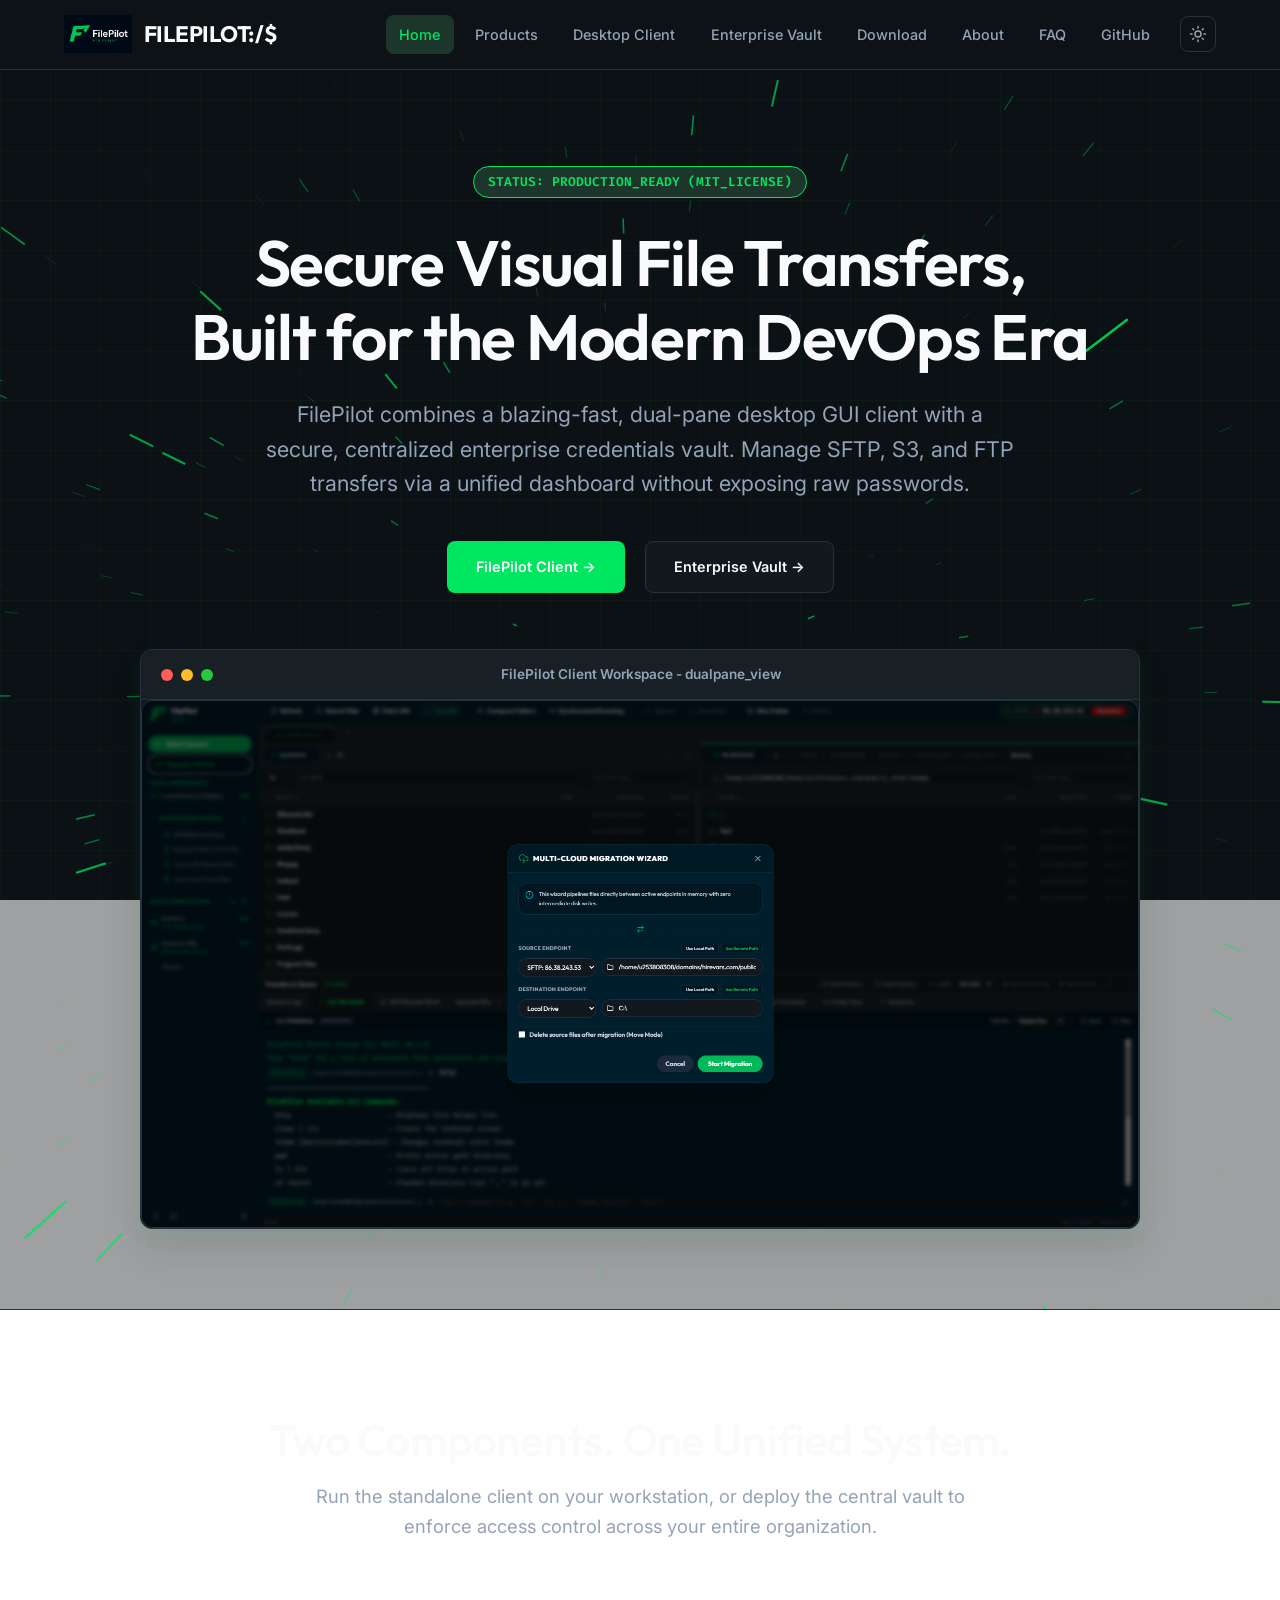
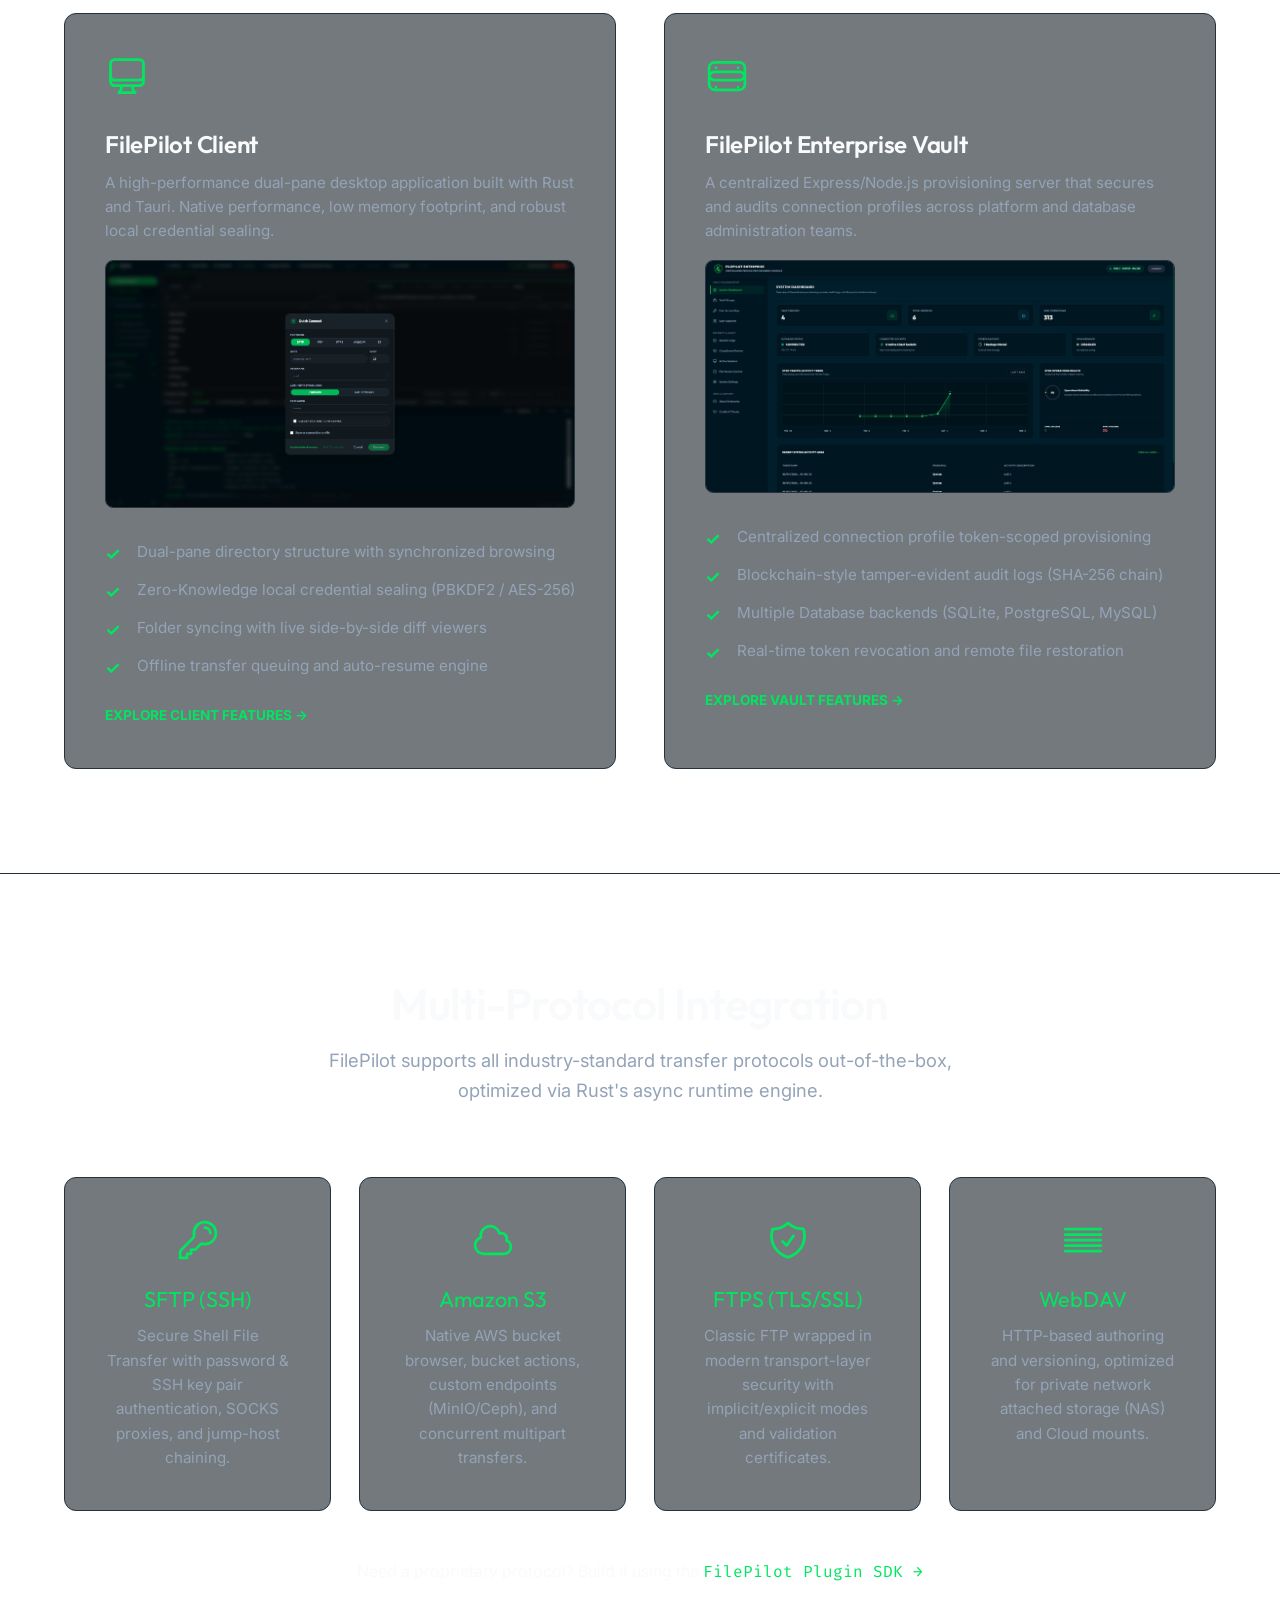
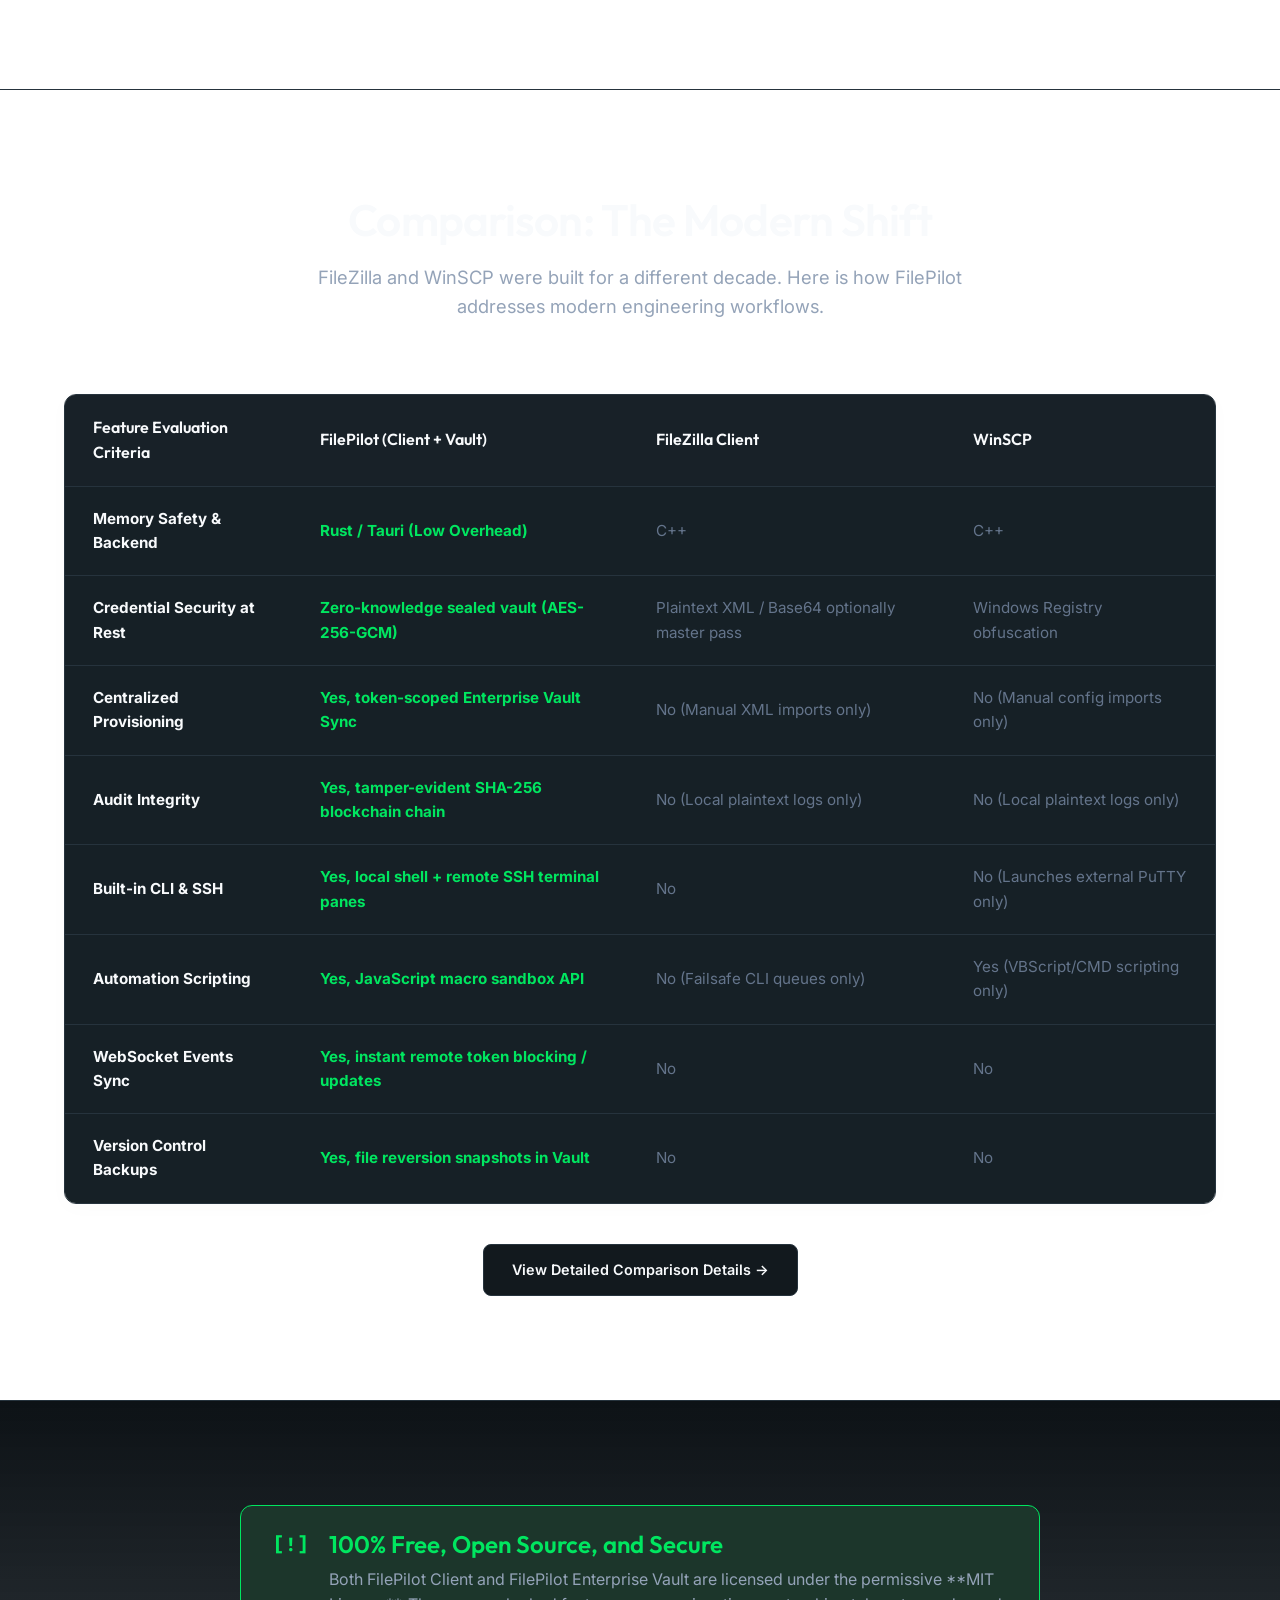
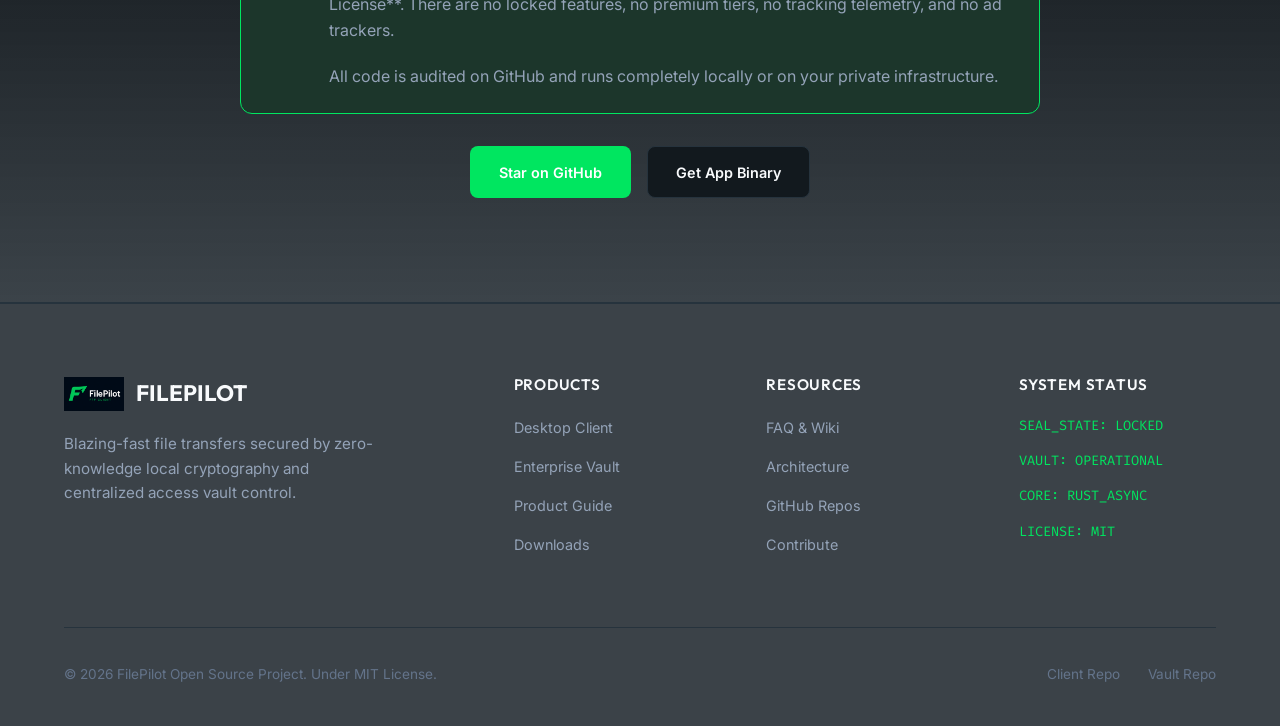
==== index.html @ 5028e106 "Initial commit" ====
<!DOCTYPE html>
<html lang="en" data-theme="dark">
<head>
  <meta charset="UTF-8">
  <meta name="viewport" content="width=device-width, initial-scale=1.0">
  <title>FilePilot - High-Speed Secure File Transfer Engine & Corporate Vault</title>
  <meta name="description" content="FilePilot is a modern, high-speed, secure desktop file transfer client built with Tauri and Rust, paired with a centralized enterprise credential vault server built with Node.js. 100% free and open-source.">
  <link rel="stylesheet" href="css/style.css">
</head>
<body>
  <!-- Header -->
  <header>
    <div class="container nav-container">
      <a href="index.html" class="logo-link">
        <img src="logo/client.png" alt="FilePilot Logo">
        <span>FILEPILOT<span class="logo-prompt">:/$</span></span>
      </a>
      <button class="menu-toggle">[ MENU ]</button>
      <nav>
        <a href="index.html" class="nav-link">Home</a>
        <a href="products.html" class="nav-link">Products</a>
        <a href="client.html" class="nav-link">Desktop Client</a>
        <a href="enterprise.html" class="nav-link">Enterprise Vault</a>
        <a href="download.html" class="nav-link">Download</a>
        <a href="about.html" class="nav-link">About</a>
        <a href="faq.html" class="nav-link">FAQ</a>
        <a href="github.html" class="nav-link">GitHub</a>
        <button class="theme-toggle" aria-label="Toggle Theme"></button>
      </nav>
    </div>
  </header>

  <!-- Hero Section -->
  <section class="reveal-on-scroll hero">
    <div class="container">
      <span class="hero-tag">STATUS: PRODUCTION_READY (MIT_LICENSE)</span>
      <h1>Secure Visual File Transfers,<br>Built for the Modern DevOps Era</h1>
      <p class="hero-subtitle">
        FilePilot combines a blazing-fast, dual-pane desktop GUI client with a secure, centralized enterprise credentials vault. Manage SFTP, S3, and FTP transfers via a unified dashboard without exposing raw passwords.
      </p>
      <div class="hero-cta mb-3">
        <a href="client.html" class="btn btn-primary">FilePilot Client &rarr;</a>
        <a href="enterprise.html" class="btn btn-secondary">Enterprise Vault &rarr;</a>
      </div>
      
      <!-- Actual App Screenshot in Hero Window -->
      <div class="terminal-window" style="max-width: 1000px; cursor: pointer;">
        <div class="terminal-header">
          <div class="terminal-buttons">
            <span class="terminal-button red"></span>
            <span class="terminal-button yellow"></span>
            <span class="terminal-button green"></span>
          </div>
          <div class="terminal-title">FilePilot Client Workspace - dualpane_view</div>
          <div style="width: 50px;"></div>
        </div>
        <div class="screenshot-container" data-caption="FilePilot Desktop Client Workspace Dashboard">
          <img src="client/pasted-1783311139724-0.png" alt="FilePilot Desktop Client Graphical Interface" style="width: 100%; height: auto; display: block;">
          <div class="screenshot-overlay">
            <span class="zoom-icon">[ ZOOM VIEW ]</span>
          </div>
        </div>
      </div>
    </div>
  </section>

  <!-- Product Dual Showcase -->
  <section class="reveal-on-scroll bg-secondary">
    <div class="container">
      <div class="section-header">
        <h2>Two Components. One Unified System.</h2>
        <p>Run the standalone client on your workstation, or deploy the central vault to enforce access control across your entire organization.</p>
      </div>
      <div class="grid-2">
        <!-- Client Card -->
        <div class="card reveal-on-scroll">
          <div class="card-icon">
            <svg xmlns="http://www.w3.org/2000/svg" fill="none" viewBox="0 0 24 24" stroke-width="1.5" stroke="currentColor">
              <path stroke-linecap="round" stroke-linejoin="round" d="M9 17.25v1.007a3 3 0 01-.879 2.122L7.5 21h9l-.621-.621A3 3 0 0115 18.257V17.25m6-12V15a2.25 2.25 0 01-2.25 2.25H5.25A2.25 2.25 0 013 15V5.25m18 0A2.25 2.25 0 0018.75 3H5.25A2.25 2.25 0 003 5.25m18 0V12a2.25 2.25 0 01-2.25 2.25H5.25A2.25 2.25 0 013 12V5.25" />
            </svg>
          </div>
          <h3 class="card-title">FilePilot Client</h3>
          <p class="mb-2">A high-performance dual-pane desktop application built with Rust and Tauri. Native performance, low memory footprint, and robust local credential sealing.</p>
          
          <!-- Actual Screenshot Preview of Client -->
          <div class="screenshot-container mb-2" data-caption="FilePilot Desktop Client Split Pane View" style="border: 1px solid var(--border-color); border-radius: var(--radius-sm); overflow: hidden; margin-top: 1rem;">
            <img src="client/pasted-1783311121266-0.png" alt="FilePilot Split Pane Browser UI" style="width: 100%; height: auto;">
            <div class="screenshot-overlay">
              <span class="zoom-icon">[ ZOOM ]</span>
            </div>
          </div>
          
          <ul class="feature-list-check">
            <li>Dual-pane directory structure with synchronized browsing</li>
            <li>Zero-Knowledge local credential sealing (PBKDF2 / AES-256)</li>
            <li>Folder syncing with live side-by-side diff viewers</li>
            <li>Offline transfer queuing and auto-resume engine</li>
          </ul>
          <a href="client.html" style="font-family: var(--font-sans); font-size: 0.85rem; font-weight: bold; text-transform: uppercase;">Explore Client Features &rarr;</a>
        </div>

        <!-- Enterprise Card -->
        <div class="card reveal-on-scroll">
          <div class="card-icon">
            <svg xmlns="http://www.w3.org/2000/svg" fill="none" viewBox="0 0 24 24" stroke-width="1.5" stroke="currentColor">
              <path stroke-linecap="round" stroke-linejoin="round" d="M5.25 14.25h13.5m-13.5 0a3 3 0 01-3-3V7.5a3 3 0 013-3h13.5a3 3 0 013 3v3.75a3 3 0 01-3 3zm0 5.25h13.5m-13.5 0a3 3 0 01-3-3v-3.75a3 3 0 013-3h13.5a3 3 0 013 3v3.75a3 3 0 01-3 3zM6 7.5h.008v.008H6V7.5zm0 10.5h.008v.008H6V18.008zM18 7.5h.008v.008H18V7.5zm0 10.5h.008v.008H18V18.008z" />
            </svg>
          </div>
          <h3 class="card-title">FilePilot Enterprise Vault</h3>
          <p class="mb-2">A centralized Express/Node.js provisioning server that secures and audits connection profiles across platform and database administration teams.</p>
          
          <!-- Actual Screenshot Preview of Enterprise Server -->
          <div class="screenshot-container mb-2" data-caption="FilePilot Enterprise Vault Admin Console Dashboard" style="border: 1px solid var(--border-color); border-radius: var(--radius-sm); overflow: hidden; margin-top: 1rem;">
            <img src="enterprise/dashboard.jpg" alt="FilePilot Enterprise Vault Administration Console" style="width: 100%; height: auto;">
            <div class="screenshot-overlay">
              <span class="zoom-icon">[ ZOOM ]</span>
            </div>
          </div>
          
          <ul class="feature-list-check">
            <li>Centralized connection profile token-scoped provisioning</li>
            <li>Blockchain-style tamper-evident audit logs (SHA-256 chain)</li>
            <li>Multiple Database backends (SQLite, PostgreSQL, MySQL)</li>
            <li>Real-time token revocation and remote file restoration</li>
          </ul>
          <a href="enterprise.html" style="font-family: var(--font-sans); font-size: 0.85rem; font-weight: bold; text-transform: uppercase;">Explore Vault Features &rarr;</a>
        </div>
      </div>
    </div>
  </section>

  <!-- Protocol Showcase -->
  <section class="reveal-on-scroll">
    <div class="container">
      <div class="section-header">
        <h2>Multi-Protocol Integration</h2>
        <p>FilePilot supports all industry-standard transfer protocols out-of-the-box, optimized via Rust's async runtime engine.</p>
      </div>
      <div class="grid-4">
        <!-- SFTP -->
        <div class="card reveal-on-scroll text-center">
          <div class="card-icon" style="margin-bottom: 0.75rem;">
            <svg xmlns="http://www.w3.org/2000/svg" fill="none" viewBox="0 0 24 24" stroke-width="1.5" stroke="currentColor">
              <path stroke-linecap="round" stroke-linejoin="round" d="M15.75 5.25a3 3 0 013 3m3 0a6 6 0 01-7.029 5.912c-.563-.097-1.159.026-1.563.43L10.5 17.25H8.25v2.25H6v2.25H2.25v-2.818c0-.597.237-1.17.659-1.591l6.499-6.499c.404-.404.527-1 .43-1.563A6 6 0 1121.75 8.25z" />
            </svg>
          </div>
          <div style="font-size: 1.35rem; margin-bottom: 0.5rem; color: var(--accent); font-family: var(--font-title);">SFTP (SSH)</div>
          <p>Secure Shell File Transfer with password & SSH key pair authentication, SOCKS proxies, and jump-host chaining.</p>
        </div>

        <!-- S3 -->
        <div class="card reveal-on-scroll text-center">
          <div class="card-icon" style="margin-bottom: 0.75rem;">
            <svg xmlns="http://www.w3.org/2000/svg" fill="none" viewBox="0 0 24 24" stroke-width="1.5" stroke="currentColor">
              <path stroke-linecap="round" stroke-linejoin="round" d="M2.25 15a4.5 4.5 0 004.5 4.5H18a3.75 3.75 0 001.332-7.257 3 3 0 00-3.758-3.848 5.25 5.25 0 00-10.233 2.33A4.502 4.502 0 002.25 15z" />
            </svg>
          </div>
          <div style="font-size: 1.35rem; margin-bottom: 0.5rem; color: var(--accent); font-family: var(--font-title);">Amazon S3</div>
          <p>Native AWS bucket browser, bucket actions, custom endpoints (MinIO/Ceph), and concurrent multipart transfers.</p>
        </div>

        <!-- FTPS -->
        <div class="card reveal-on-scroll text-center">
          <div class="card-icon" style="margin-bottom: 0.75rem;">
            <svg xmlns="http://www.w3.org/2000/svg" fill="none" viewBox="0 0 24 24" stroke-width="1.5" stroke="currentColor">
              <path stroke-linecap="round" stroke-linejoin="round" d="M9 12.75L11.25 15 15 9.75m-3-7.036A11.959 11.959 0 013.598 6 11.99 11.99 0 003 9.749c0 5.592 3.824 10.29 9 11.623 5.176-1.332 9-6.03 9-11.622 0-1.31-.21-2.57-.598-3.751h-.152c-3.196 0-6.1-1.248-8.25-3.285z" />
            </svg>
          </div>
          <div style="font-size: 1.35rem; margin-bottom: 0.5rem; color: var(--accent); font-family: var(--font-title);">FTPS (TLS/SSL)</div>
          <p>Classic FTP wrapped in modern transport-layer security with implicit/explicit modes and validation certificates.</p>
        </div>

        <!-- WebDAV -->
        <div class="card reveal-on-scroll text-center">
          <div class="card-icon" style="margin-bottom: 0.75rem;">
            <svg xmlns="http://www.w3.org/2000/svg" fill="none" viewBox="0 0 24 24" stroke-width="1.5" stroke="currentColor">
              <path stroke-linecap="round" stroke-linejoin="round" d="M2.25 12h19.5M2.25 9h19.5m-19.5 6h19.5m-19.5 3h19.5M2.25 6h19.5" />
            </svg>
          </div>
          <div style="font-size: 1.35rem; margin-bottom: 0.5rem; color: var(--accent); font-family: var(--font-title);">WebDAV</div>
          <p>HTTP-based authoring and versioning, optimized for private network attached storage (NAS) and Cloud mounts.</p>
        </div>
      </div>
      <div class="text-center mt-3">
        <span class="text-muted">Need a proprietary protocol? Build it using the </span>
        <a href="client.html#plugins" class="text-accent text-mono">FilePilot Plugin SDK &rarr;</a>
      </div>
    </div>
  </section>

  <!-- Comparisons Section -->
  <section class="reveal-on-scroll bg-secondary">
    <div class="container">
      <div class="section-header">
        <h2>Comparison: The Modern Shift</h2>
        <p>FileZilla and WinSCP were built for a different decade. Here is how FilePilot addresses modern engineering workflows.</p>
      </div>
      <div class="table-container">
        <table>
          <thead>
            <tr>
              <th>Feature Evaluation Criteria</th>
              <th>FilePilot (Client + Vault)</th>
              <th>FileZilla Client</th>
              <th>WinSCP</th>
            </tr>
          </thead>
          <tbody>
            <tr>
              <td><strong>Memory Safety & Backend</strong></td>
              <td class="tick-ok">Rust / Tauri (Low Overhead)</td>
              <td class="tick-ko">C++</td>
              <td class="tick-ko">C++</td>
            </tr>
            <tr>
              <td><strong>Credential Security at Rest</strong></td>
              <td class="tick-ok">Zero-knowledge sealed vault (AES-256-GCM)</td>
              <td class="tick-ko">Plaintext XML / Base64 optionally master pass</td>
              <td class="tick-ko">Windows Registry obfuscation</td>
            </tr>
            <tr>
              <td><strong>Centralized Provisioning</strong></td>
              <td class="tick-ok">Yes, token-scoped Enterprise Vault Sync</td>
              <td class="tick-ko">No (Manual XML imports only)</td>
              <td class="tick-ko">No (Manual config imports only)</td>
            </tr>
            <tr>
              <td><strong>Audit Integrity</strong></td>
              <td class="tick-ok">Yes, tamper-evident SHA-256 blockchain chain</td>
              <td class="tick-ko">No (Local plaintext logs only)</td>
              <td class="tick-ko">No (Local plaintext logs only)</td>
            </tr>
            <tr>
              <td><strong>Built-in CLI & SSH</strong></td>
              <td class="tick-ok">Yes, local shell + remote SSH terminal panes</td>
              <td class="tick-ko">No</td>
              <td class="tick-ko">No (Launches external PuTTY only)</td>
            </tr>
            <tr>
              <td><strong>Automation Scripting</strong></td>
              <td class="tick-ok">Yes, JavaScript macro sandbox API</td>
              <td class="tick-ko">No (Failsafe CLI queues only)</td>
              <td class="tick-ko">Yes (VBScript/CMD scripting only)</td>
            </tr>
            <tr>
              <td><strong>WebSocket Events Sync</strong></td>
              <td class="tick-ok">Yes, instant remote token blocking / updates</td>
              <td class="tick-ko">No</td>
              <td class="tick-ko">No</td>
            </tr>
            <tr>
              <td><strong>Version Control Backups</strong></td>
              <td class="tick-ok">Yes, file reversion snapshots in Vault</td>
              <td class="tick-ko">No</td>
              <td class="tick-ko">No</td>
            </tr>
          </tbody>
        </table>
      </div>
      <div class="text-center">
        <a href="faq.html#comparisons" class="btn btn-secondary">View Detailed Comparison Details &rarr;</a>
      </div>
    </div>
  </section>

  <!-- Open Source MIT Callout -->
  <section style="background: linear-gradient(180deg, var(--bg-primary) 0%, var(--bg-secondary) 100%);">
    <div class="container text-center">
      <div class="alert-box important" style="max-width: 800px; margin: 0 auto; text-align: left;">
        <span class="alert-icon">[!]</span>
        <div class="alert-content">
          <h3 class="text-accent" style="margin-bottom: 0.5rem; font-family: var(--font-title);">100% Free, Open Source, and Secure</h3>
          <p>
            Both FilePilot Client and FilePilot Enterprise Vault are licensed under the permissive **MIT License**. There are no locked features, no premium tiers, no tracking telemetry, and no ad trackers.
          </p>
          <p class="mt-1">
            All code is audited on GitHub and runs completely locally or on your private infrastructure.
          </p>
        </div>
      </div>
      <div class="mt-2 flex-center gap-1">
        <a href="github.html" class="btn btn-primary">Star on GitHub</a>
        <a href="download.html" class="btn btn-secondary">Get App Binary</a>
      </div>
    </div>
  </section>

  <!-- Footer -->
  <footer>
    <div class="container">
      <div class="footer-grid">
        <div class="footer-brand">
          <div class="footer-logo">
            <img src="logo/client.png" alt="FilePilot Logo">
            <span>FILEPILOT</span>
          </div>
          <p>Blazing-fast file transfers secured by zero-knowledge local cryptography and centralized access vault control.</p>
        </div>
        <div>
          <h4 class="footer-links-title">Products</h4>
          <ul class="footer-links">
            <li><a href="client.html">Desktop Client</a></li>
            <li><a href="enterprise.html">Enterprise Vault</a></li>
            <li><a href="products.html">Product Guide</a></li>
            <li><a href="download.html">Downloads</a></li>
          </ul>
        </div>
        <div>
          <h4 class="footer-links-title">Resources</h4>
          <ul class="footer-links">
            <li><a href="faq.html">FAQ & Wiki</a></li>
            <li><a href="about.html">Architecture</a></li>
            <li><a href="github.html">GitHub Repos</a></li>
            <li><a href="github.html#contribute">Contribute</a></li>
          </ul>
        </div>
        <div>
          <h4 class="footer-links-title">System Status</h4>
          <ul class="footer-links text-mono" style="font-size: 0.85rem; color: var(--accent);">
            <li>SEAL_STATE: LOCKED</li>
            <li>VAULT: OPERATIONAL</li>
            <li>CORE: RUST_ASYNC</li>
            <li>LICENSE: MIT</li>
          </ul>
        </div>
      </div>
      <div class="footer-bottom">
        <div>&copy; 2026 FilePilot Open Source Project. Under MIT License.</div>
        <div class="footer-bottom-links">
          <a href="https://github.com/abhibagul/filepilot-ftp-client" target="_blank">Client Repo</a>
          <a href="https://github.com/abhibagul/filepilot-enterprise-vault" target="_blank">Vault Repo</a>
        </div>
      </div>
    </div>
  </footer>

  <script src="js/main.js"></script>
  
  <div id="premium-bg-mesh"></div>
  <div id="grain-overlay"></div>
  <script src="js/hyperspeed.js"></script>
</body>
</html>
---- css/style.css ----
@import url('https://fonts.googleapis.com/css2?family=Outfit:wght@300;400;500;600;700;800&family=Inter:wght@300;400;500;600;700&family=Fira+Code:wght@400;500;600;700&display=swap');

/* --- CSS Variables & Design System --- */
:root {
  /* Surface colors (Light Theme by default) */
  --bg-primary: #f9fbfb;
  --bg-secondary: rgba(240, 244, 245, 0.85);
  --bg-tertiary: #ffffff;
  --bg-card: #ffffff;
  --bg-selected: #e1f3ea;
  --bg-hover: #f4f6f6;
  
  --accent: #00b857; /* Leaf Green */
  --accent-hover: #00e660;
  --accent-dim: #e1f3ea;
  --accent-dark: #00684a;
  
  --text-primary: #1c2d38; /* Deep Charcoal Dark Slate */
  --text-secondary: #5c6c75;
  --text-muted: #889aa3;
  
  --bg-glass: rgba(255, 255, 255, 0.6);
  
  --border-color: #d8e2e0;
  --border-hover: #b2c2bf;
  --border-glow: 0 4px 20px rgba(0, 184, 87, 0.05);
  
  --font-mono: 'Fira Code', 'JetBrains Mono', monospace;
  --font-title: 'Outfit', -apple-system, sans-serif;
  --font-sans: 'Inter', -apple-system, sans-serif;
  
  --header-height: 70px;
  --transition-speed: 0.2s;
  
  --radius-sm: 8px;
  --radius-md: 12px;
  --radius-lg: 16px;
}

[data-theme="dark"] {
  /* Surface colors (Dark Theme) */
  --bg-primary: #0d1216;
  --bg-secondary: rgba(25, 34, 41, 0.85);
  --bg-tertiary: #12191e;
  --bg-card: #162026;
  --bg-selected: #1c362b;
  --bg-hover: #222f38;
  
  --accent: #00e660; /* Vibrant Green */
  --accent-hover: #33ff85;
  --accent-dim: #1c362b;
  --accent-dark: #00684a;
  
  --text-primary: #f8fafc;
  --text-secondary: #94a3b8;
  --text-muted: #64748b;
  
  --bg-glass: rgba(22, 32, 38, 0.6);
  
  --border-color: #26333d;
  --border-hover: #3b4e5c;
  --border-glow: 0 4px 20px rgba(0, 230, 96, 0.08);
}

/* --- Base Reset --- */
* {
  box-sizing: border-box;
  margin: 0;
  padding: 0;
}

html {
  scroll-behavior: smooth;
  background-color: transparent;
  color: var(--text-primary);
  font-family: var(--font-sans);
  font-size: 16px;
  line-height: 1.6;
  transition: background-color var(--transition-speed), color var(--transition-speed);
}

body {
  min-height: 100vh;
  display: flex;
  flex-direction: column;
  position: relative;
  overflow-x: hidden;
}

/* --- Scrollbar styling --- */
::-webkit-scrollbar {
  width: 8px;
  height: 8px;
}

::-webkit-scrollbar-track {
  background: var(--bg-primary);
}

::-webkit-scrollbar-thumb {
  background: var(--bg-secondary);
  border: 1px solid var(--border-color);
  border-radius: var(--radius-sm);
}

::-webkit-scrollbar-thumb:hover {
  background: var(--accent-dim);
  border-color: var(--accent);
}

/* --- Typography --- */
h1, h2, h3, h4, h5, h6 {
  font-family: var(--font-title);
  font-weight: 600;
  color: var(--text-primary);
  line-height: 1.2;
}

h1 {
  font-size: 3.25rem;
  letter-spacing: -0.02em;
  margin-bottom: 1.25rem;
}

h2 {
  font-size: 2.25rem;
  letter-spacing: -0.01em;
  margin-bottom: 1rem;
}

h3 {
  font-size: 1.5rem;
  margin-bottom: 0.75rem;
}

p {
  color: var(--text-secondary);
  margin-bottom: 1.25rem;
}

a {
  color: var(--accent);
  text-decoration: none;
  transition: color var(--transition-speed), text-shadow var(--transition-speed);
}

a:hover {
  color: var(--accent-hover);
}

code {
  font-family: var(--font-mono);
  background: var(--bg-secondary);
  color: var(--accent);
  padding: 0.2rem 0.4rem;
  border-radius: 4px;
  font-size: 0.9em;
  border: 1px solid var(--border-color);
}

pre {
  background: var(--bg-secondary);
  border: 1px solid var(--border-color);
  border-radius: var(--radius-sm);
  padding: 1.25rem;
  overflow-x: auto;
  margin-bottom: 1.5rem;
}

pre code {
  background: none;
  border: none;
  padding: 0;
  color: var(--text-primary);
}

/* --- Layout Elements --- */
.container {
  width: 100%;
  max-width: 1200px;
  margin: 0 auto;
  padding: 0 1.5rem;
}

/* --- Navbar --- */
header {
  height: var(--header-height);
  background: rgba(var(--bg-primary), 0.85);
  background-color: var(--bg-primary);
  border-bottom: 1px solid var(--border-color);
  position: sticky;
  top: 0;
  left: 0;
  width: 100%;
  z-index: 100;
  display: flex;
  align-items: center;
}

.nav-container {
  display: flex;
  justify-content: space-between;
  align-items: center;
  width: 100%;
}

.logo-link {
  display: flex;
  align-items: center;
  gap: 0.75rem;
  font-family: var(--font-title);
  font-weight: 700;
  color: var(--text-primary);
  font-size: 1.4rem;
  letter-spacing: -0.02em;
}

.logo-link img {
  height: 38px;
  width: auto;
  object-fit: contain;
}

nav {
  display: flex;
  align-items: center;
  gap: 0.5rem;
}

.nav-link {
  font-family: var(--font-sans);
  font-weight: 500;
  font-size: 0.9rem;
  color: var(--text-secondary);
  padding: 0.5rem 0.85rem;
  border-radius: var(--radius-sm);
  position: relative;
  transition: color var(--transition-speed), background-color var(--transition-speed);
}

.nav-link:hover, .nav-link.active {
  color: var(--accent);
  background: var(--bg-hover);
}

.nav-link.active {
  color: var(--accent);
  background: var(--bg-selected);
}

/* Theme Toggle Button */
.theme-toggle {
  background: none;
  border: 1px solid var(--border-color);
  color: var(--text-secondary);
  padding: 0.5rem;
  border-radius: var(--radius-sm);
  cursor: pointer;
  display: flex;
  align-items: center;
  justify-content: center;
  transition: all var(--transition-speed);
  margin-left: 0.5rem;
}

.theme-toggle:hover {
  color: var(--accent);
  border-color: var(--accent);
  background: var(--bg-hover);
}

.theme-toggle svg {
  width: 18px;
  height: 18px;
  stroke: currentColor;
  fill: none;
}

.menu-toggle {
  display: none;
  background: none;
  border: 1px solid var(--border-color);
  color: var(--text-primary);
  font-family: var(--font-sans);
  font-weight: 600;
  font-size: 0.85rem;
  padding: 0.5rem 0.85rem;
  border-radius: var(--radius-sm);
  cursor: pointer;
}

/* --- Hero Section --- */
.hero {
  padding: 6rem 0 5rem;
  text-align: center;
  position: relative;
}

.hero-tag {
  display: inline-block;
  font-family: var(--font-mono);
  font-size: 0.8rem;
  font-weight: 600;
  color: var(--accent);
  border: 1px solid var(--accent);
  padding: 0.3rem 0.85rem;
  border-radius: 20px;
  background: var(--bg-selected);
  margin-bottom: 1.75rem;
}

.hero h1 {
  font-size: 4rem;
  line-height: 1.15;
  max-width: 950px;
  margin: 0 auto 1.5rem;
}

.hero-subtitle {
  font-size: 1.35rem;
  max-width: 750px;
  margin: 0 auto 2.5rem;
  color: var(--text-secondary);
}

.hero-cta {
  display: flex;
  justify-content: center;
  gap: 1.25rem;
  flex-wrap: wrap;
}

/* --- Grid Systems --- */
.grid-2 {
  display: grid;
  grid-template-columns: repeat(2, 1fr);
  gap: 3rem;
}

.grid-3 {
  display: grid;
  grid-template-columns: repeat(3, 1fr);
  gap: 2.25rem;
}

.grid-4 {
  display: grid;
  grid-template-columns: repeat(4, 1fr);
  gap: 1.75rem;
}

/* --- Cards --- */
.card {
  background: var(--bg-glass);
  backdrop-filter: blur(12px);
  -webkit-backdrop-filter: blur(12px);
  border: 1px solid var(--border-color);
  border-radius: var(--radius-md);
  padding: 2.5rem;
  transition: all var(--transition-speed);
  position: relative;
  overflow: hidden;
}

.card::before {
  content: '';
  position: absolute;
  top: 0; left: 0; width: 100%; height: 2px;
  background: var(--accent);
  transform: scaleX(0);
  transform-origin: left;
  transition: transform var(--transition-speed);
}

.card:hover {
  transform: translateY(-4px);
  border-color: var(--border-hover);
  box-shadow: 0 10px 30px rgba(0, 0, 0, 0.1), var(--border-glow);
}

.card:hover::before {
  transform: scaleX(1);
}

.card-icon {
  margin-bottom: 1.5rem;
}

.card-icon svg {
  width: 44px;
  height: 44px;
  stroke: var(--accent);
  fill: none;
  stroke-width: 1.5;
}

.card-title {
  margin-bottom: 0.75rem;
  font-family: var(--font-title);
  font-size: 1.5rem;
  letter-spacing: -0.01em;
}

.card p {
  font-size: 0.95rem;
  margin-bottom: 0;
  line-height: 1.6;
}

.badge {
  display: inline-block;
  font-family: var(--font-sans);
  font-weight: 600;
  font-size: 0.75rem;
  padding: 0.2rem 0.6rem;
  border-radius: var(--radius-sm);
  border: 1px solid var(--border-color);
  background: var(--bg-secondary);
  color: var(--text-secondary);
  margin-right: 0.4rem;
  margin-bottom: 0.4rem;
}

.badge.accent {
  border-color: var(--accent);
  color: var(--accent);
  background: var(--bg-selected);
}

/* --- Buttons --- */
.btn {
  display: inline-flex;
  align-items: center;
  gap: 0.5rem;
  font-family: var(--font-sans);
  font-weight: 600;
  font-size: 0.9rem;
  padding: 0.85rem 1.75rem;
  border-radius: var(--radius-sm);
  cursor: pointer;
  transition: all var(--transition-speed);
  border: 1px solid transparent;
}

.btn-primary {
  background: var(--accent);
  color: #ffffff;
}

.btn-primary:hover {
  background: var(--accent-hover);
  box-shadow: 0 4px 20px rgba(0, 184, 87, 0.25);
}

.btn-secondary {
  background: var(--bg-tertiary);
  border-color: var(--border-color);
  color: var(--text-primary);
}

.btn-secondary:hover {
  border-color: var(--accent);
  background: var(--bg-hover);
  color: var(--accent);
}

/* --- Sections --- */
section {
  padding: 6.5rem 0;
  border-bottom: 1px solid var(--border-color);
}

.section-header {
  margin-bottom: 4.5rem;
  text-align: center;
}

.section-header p {
  max-width: 700px;
  margin: 0.75rem auto 0;
  font-size: 1.15rem;
}

.section-header h2 {
  font-size: 2.75rem;
  letter-spacing: -0.02em;
}

/* --- Container App-like Wrapper --- */
.terminal-window {
  background: var(--bg-tertiary);
  border: 1px solid var(--border-color);
  border-radius: var(--radius-md);
  overflow: hidden;
  box-shadow: 0 20px 40px rgba(0,0,0,0.1), var(--border-glow);
  width: 100%;
  margin: 3.5rem auto 0;
  text-align: left;
}

.terminal-header {
  background: var(--bg-secondary);
  border-bottom: 1px solid var(--border-color);
  padding: 0.85rem 1.25rem;
  display: flex;
  align-items: center;
  justify-content: space-between;
}

.terminal-buttons {
  display: flex;
  gap: 0.5rem;
}

.terminal-button {
  width: 12px;
  height: 12px;
  border-radius: 50%;
}

.terminal-button.red { background: #ff5f56; }
.terminal-button.yellow { background: #ffbd2e; }
.terminal-button.green { background: #27c93f; }

.terminal-title {
  font-family: var(--font-sans);
  font-weight: 600;
  font-size: 0.85rem;
  color: var(--text-secondary);
}

/* --- Screenshot Galleries --- */
.screenshot-container {
  position: relative;
  background: var(--bg-secondary);
  border: 1px solid var(--border-color);
  border-radius: var(--radius-md);
  overflow: hidden;
  cursor: pointer;
  transition: border-color var(--transition-speed);
}

.screenshot-container:hover {
  border-color: var(--accent);
}

.screenshot-container img {
  width: 100%;
  height: auto;
  display: block;
  transition: transform var(--transition-speed);
}

.screenshot-container:hover img {
  transform: scale(1.015);
}

.screenshot-overlay {
  position: absolute;
  top: 0;
  left: 0;
  width: 100%;
  height: 100%;
  background: rgba(13, 18, 22, 0.6);
  display: flex;
  align-items: center;
  justify-content: center;
  opacity: 0;
  transition: opacity var(--transition-speed);
}

.screenshot-container:hover .screenshot-overlay {
  opacity: 1;
}

.zoom-icon {
  font-family: var(--font-sans);
  font-weight: 600;
  font-size: 0.85rem;
  color: var(--accent);
  border: 1px solid var(--accent);
  padding: 0.6rem 1.25rem;
  background: var(--bg-primary);
  border-radius: var(--radius-sm);
  box-shadow: 0 4px 15px rgba(0, 0, 0, 0.2);
}

/* Lightbox Modal */
.lightbox-modal {
  display: none;
  position: fixed;
  top: 0;
  left: 0;
  width: 100%;
  height: 100%;
  background: rgba(13, 18, 22, 0.95);
  backdrop-filter: blur(8px);
  z-index: 1000;
  align-items: center;
  justify-content: center;
  padding: 2rem;
}

.lightbox-content {
  max-width: 90%;
  max-height: 80vh;
  border: 1px solid var(--border-color);
  border-radius: var(--radius-md);
  box-shadow: 0 20px 50px rgba(0, 0, 0, 0.5);
  display: block;
}

.lightbox-close {
  position: absolute;
  top: 2rem;
  right: 2.5rem;
  color: var(--text-primary);
  font-size: 2.5rem;
  cursor: pointer;
  transition: color var(--transition-speed);
}

.lightbox-close:hover {
  color: var(--accent);
}

.lightbox-caption {
  position: absolute;
  bottom: 2rem;
  color: var(--text-secondary);
  font-family: var(--font-title);
  font-weight: 500;
  font-size: 1rem;
}

/* --- Comparisons Table --- */
.table-container {
  overflow-x: auto;
  border: 1px solid var(--border-color);
  border-radius: var(--radius-md);
  margin-bottom: 2.5rem;
  box-shadow: 0 4px 20px rgba(0, 0, 0, 0.02);
}

table {
  width: 100%;
  border-collapse: collapse;
  text-align: left;
  font-family: var(--font-sans);
  background: var(--bg-card);
}

th, td {
  padding: 1.25rem 1.75rem;
  border-bottom: 1px solid var(--border-color);
  font-size: 0.95rem;
}

th {
  font-family: var(--font-title);
  background: var(--bg-secondary);
  color: var(--text-primary);
  font-weight: 600;
  font-size: 1rem;
}

tr:last-child td {
  border-bottom: none;
}

tr:hover td {
  background: var(--bg-hover);
}

.tick-ok {
  color: var(--accent);
  font-weight: bold;
}

.tick-ko {
  color: var(--text-muted);
}

/* --- Accordion FAQ --- */
.faq-list {
  max-width: 900px;
  margin: 0 auto;
}

.faq-item {
  border: 1px solid var(--border-color);
  border-radius: var(--radius-md);
  margin-bottom: 1rem;
  background: var(--bg-card);
  overflow: hidden;
  transition: border-color var(--transition-speed);
}

.faq-item:hover {
  border-color: var(--border-hover);
}

.faq-question {
  padding: 1.5rem 2rem;
  cursor: pointer;
  display: flex;
  justify-content: space-between;
  align-items: center;
  font-family: var(--font-title);
  font-weight: 600;
  font-size: 1.15rem;
  user-select: none;
}

.faq-question::after {
  content: "+";
  color: var(--accent);
  font-size: 1.5rem;
  transition: transform var(--transition-speed);
}

.faq-item.active {
  border-color: var(--accent);
}

.faq-item.active .faq-question::after {
  content: "-";
  transform: rotate(180deg);
}

.faq-answer {
  max-height: 0;
  overflow: hidden;
  padding: 0 2rem;
  color: var(--text-secondary);
  transition: max-height var(--transition-speed) ease-out, padding var(--transition-speed) ease-out;
  font-size: 1rem;
}

.faq-item.active .faq-answer {
  max-height: 800px;
  padding-bottom: 1.5rem;
}

/* --- MOCK COMPLIANCE POSTURE PANELS --- */
.mock-compliance-dashboard {
  display: grid;
  grid-template-columns: repeat(5, 1fr);
  gap: 1.25rem;
  margin: 3.5rem auto 0;
  max-width: 1200px;
}

.mock-compliance-panel {
  background: var(--bg-card);
  border: 1px solid var(--border-color);
  border-radius: var(--radius-md);
  padding: 1.5rem;
  text-align: left;
}

.mock-compliance-panel-title {
  color: var(--text-secondary);
  font-family: var(--font-title);
  font-weight: 600;
  border-bottom: 1px solid var(--border-color);
  padding-bottom: 0.6rem;
  margin-bottom: 0.85rem;
  display: flex;
  align-items: center;
  gap: 0.5rem;
}

.mock-compliance-panel-value {
  font-size: 1.35rem;
  font-weight: 700;
  color: var(--accent);
  margin-bottom: 0.6rem;
  font-family: var(--font-title);
}

.mock-compliance-panel-log {
  font-size: 0.8rem;
  color: var(--text-muted);
  line-height: 1.5;
  font-family: var(--font-mono);
}

/* --- Footer --- */
footer {
  margin-top: auto;
  background: var(--bg-secondary);
  border-top: 1px solid var(--border-color);
  padding: 4.5rem 0 2.5rem;
}

.footer-grid {
  display: grid;
  grid-template-columns: 2fr repeat(3, 1fr);
  gap: 3.5rem;
  margin-bottom: 3.5rem;
}

.footer-brand {
  display: flex;
  flex-direction: column;
  gap: 1.25rem;
}

.footer-logo {
  display: flex;
  align-items: center;
  gap: 0.75rem;
  font-family: var(--font-title);
  font-weight: 700;
  font-size: 1.4rem;
}

.footer-logo img {
  height: 34px;
}

.footer-brand p {
  font-size: 0.95rem;
  max-width: 320px;
  line-height: 1.6;
}

.footer-links-title {
  font-family: var(--font-title);
  font-weight: 600;
  font-size: 0.95rem;
  color: var(--text-primary);
  margin-bottom: 1.25rem;
  text-transform: uppercase;
  letter-spacing: 0.05em;
}

.footer-links {
  list-style: none;
}

.footer-links li {
  margin-bottom: 0.85rem;
}

.footer-links a {
  color: var(--text-secondary);
  font-size: 0.9rem;
}

.footer-links a:hover {
  color: var(--accent);
}

.footer-bottom {
  display: flex;
  justify-content: space-between;
  align-items: center;
  border-top: 1px solid var(--border-color);
  padding-top: 2.25rem;
  font-size: 0.85rem;
  color: var(--text-muted);
}

.footer-bottom-links {
  display: flex;
  gap: 1.75rem;
}

.footer-bottom-links a {
  color: var(--text-muted);
}

.footer-bottom-links a:hover {
  color: var(--accent);
}

/* --- Utilities / Helper classes --- */
.text-center { text-align: center; }
.text-accent { color: var(--accent); }
.text-mono { font-family: var(--font-mono); }
.mb-1 { margin-bottom: 1rem; }
.mb-2 { margin-bottom: 2rem; }
.mb-3 { margin-bottom: 3rem; }
.mt-1 { margin-top: 1rem; }
.mt-2 { margin-top: 2rem; }
.mt-3 { margin-top: 3rem; }
.flex-center { display: flex; align-items: center; justify-content: center; }
.gap-1 { gap: 1rem; }

.alert-box {
  border: 1px solid var(--border-color);
  border-radius: var(--radius-md);
  padding: 1.5rem 2rem;
  margin-bottom: 1.75rem;
  background: var(--bg-secondary);
  display: flex;
  gap: 1.25rem;
  align-items: flex-start;
}

.alert-box.important {
  border-color: var(--accent);
  background: var(--bg-selected);
}

.alert-box.important .alert-icon {
  color: var(--accent);
}

.alert-icon {
  font-family: var(--font-mono);
  font-weight: bold;
  color: var(--text-muted);
  font-size: 1.2rem;
}

.alert-content p:last-child {
  margin-bottom: 0;
}

.feature-list-check {
  list-style: none;
  margin-bottom: 1.5rem;
}

.feature-list-check li {
  position: relative;
  padding-left: 2rem;
  margin-bottom: 0.85rem;
  font-size: 0.95rem;
  color: var(--text-secondary);
}

.feature-list-check li::before {
  content: "✓";
  position: absolute;
  left: 0;
  color: var(--accent);
  font-weight: bold;
  font-size: 1.1rem;
}

/* --- Docs Layout Systems --- */
.docs-layout {
  display: grid;
  grid-template-columns: 280px 1fr;
  gap: 3rem;
  align-items: start;
  max-width: 1400px;
  margin: 0 auto;
  padding: 0 2rem;
}

.docs-sidebar {
  position: sticky;
  top: calc(var(--header-height) + 2rem);
  height: calc(100vh - var(--header-height) - 4rem);
  overflow-y: auto;
  padding-right: 1.5rem;
  border-right: 1px solid var(--border-color);
}

.docs-sidebar h3 {
  font-size: 1rem;
  text-transform: uppercase;
  letter-spacing: 0.05em;
  color: var(--text-primary);
  margin-bottom: 1rem;
  font-family: var(--font-title);
}

.docs-nav {
  list-style: none;
}

.docs-nav li {
  margin-bottom: 0.5rem;
}

.docs-nav-link {
  display: block;
  font-family: var(--font-sans);
  font-size: 0.95rem;
  color: var(--text-secondary);
  padding: 0.5rem 0.75rem;
  border-radius: var(--radius-sm);
  transition: all var(--transition-speed);
}

.docs-nav-link:hover {
  background: var(--bg-hover);
  color: var(--accent);
}

.docs-nav-link.active {
  background: var(--bg-selected);
  color: var(--accent);
  font-weight: 500;
  border-left: 3px solid var(--accent);
}

.docs-content {
  padding-bottom: 5rem;
}

.docs-section {
  padding-top: calc(var(--header-height) + 2rem);
  margin-top: calc((var(--header-height) + 2rem) * -1);
  margin-bottom: 5rem;
  border-bottom: 1px solid var(--border-color);
  padding-bottom: 4rem;
}

.docs-section:last-child {
  border-bottom: none;
}

.docs-section h2 {
  font-size: 2.25rem;
  margin-bottom: 1.5rem;
  display: flex;
  align-items: center;
  gap: 1rem;
}

.docs-section h2 .icon {
  color: var(--accent);
}

.docs-section h3 {
  font-size: 1.5rem;
  margin-top: 2rem;
  margin-bottom: 1rem;
}

.feature-grid {
  display: grid;
  grid-template-columns: repeat(auto-fill, minmax(280px, 1fr));
  gap: 1.5rem;
  margin: 2rem 0;
}

.feature-item-card {
  background: var(--bg-glass);
  backdrop-filter: blur(12px);
  -webkit-backdrop-filter: blur(12px);
  border: 1px solid var(--border-color);
  border-radius: var(--radius-md);
  padding: 1.5rem;
  transition: all var(--transition-speed);
  position: relative;
  overflow: hidden;
}

.feature-item-card::before {
  content: '';
  position: absolute;
  top: 0; left: 0; width: 100%; height: 2px;
  background: var(--accent);
  transform: scaleX(0);
  transform-origin: left;
  transition: transform var(--transition-speed);
}

.feature-item-card:hover {
  transform: translateY(-4px);
  border-color: var(--border-hover);
  box-shadow: 0 10px 30px rgba(0, 0, 0, 0.1), var(--border-glow);
}

.feature-item-card:hover::before {
  transform: scaleX(1);
}

.feature-item-card h4 {
  font-family: var(--font-title);
  color: var(--text-primary);
  font-size: 1.1rem;
  margin-bottom: 0.75rem;
}

.feature-item-card p {
  color: var(--text-secondary);
  font-size: 0.9rem;
  line-height: 1.5;
  margin-bottom: 0;
}

/* Scroll Reveal Animations */
.reveal-on-scroll {
  opacity: 0;
  transform: translateY(30px);
  transition: opacity 0.6s cubic-bezier(0.5, 0, 0, 1), transform 0.6s cubic-bezier(0.5, 0, 0, 1);
}

.reveal-visible {
  opacity: 1;
  transform: translateY(0);
}

/* --- Premium Modern Background --- */
#premium-bg-mesh {
  position: fixed;
  top: 0;
  left: 0;
  width: 100vw;
  height: 100vh;
  z-index: -2;
  pointer-events: none;
  background-color: var(--bg-primary);
  background-image: 
    linear-gradient(rgba(0, 184, 87, 0.07) 1px, transparent 1px),
    linear-gradient(90deg, rgba(0, 184, 87, 0.07) 1px, transparent 1px);
  background-size: 50px 50px;
  background-position: 0 0;
  animation: gridMove 10s linear infinite;
}

@keyframes gridMove {
  0% { background-position: 0 0; }
  100% { background-position: 0 50px; }
}

#grain-overlay {
  display: none; /* Removed based on feedback */
}

/* --- Responsive Adjustments --- */
@media (max-width: 992px) {
  .docs-layout {
    grid-template-columns: 1fr;
  }
  .docs-sidebar {
    position: static;
    height: auto;
    border-right: none;
    border-bottom: 1px solid var(--border-color);
    padding-bottom: 1.5rem;
    margin-bottom: 2rem;
  }
  .grid-4 {
    grid-template-columns: repeat(2, 1fr);
  }
  .grid-3 {
    grid-template-columns: repeat(2, 1fr);
  }
  .footer-grid {
    grid-template-columns: 1fr 1fr;
    gap: 2.5rem;
  }
  .hero h1 {
    font-size: 3.25rem;
  }
  .mock-compliance-dashboard {
    grid-template-columns: repeat(3, 1fr);
  }
}

@media (max-width: 768px) {
  nav {
    display: none;
    flex-direction: column;
    position: absolute;
    top: var(--header-height);
    left: 0;
    width: 100%;
    background: var(--bg-tertiary);
    border-bottom: 1px solid var(--border-color);
    padding: 1.75rem;
    gap: 1rem;
    box-shadow: 0 10px 20px rgba(0,0,0,0.1);
  }
  
  nav.open {
    display: flex;
  }
  
  .menu-toggle {
    display: block;
  }
  
  .grid-2 {
    grid-template-columns: 1fr;
  }
  
  .grid-3 {
    grid-template-columns: 1fr;
  }
  
  .hero {
    padding: 4rem 0 3rem;
  }
  
  .hero h1 {
    font-size: 2.5rem;
  }
  
  .footer-grid {
    grid-template-columns: 1fr;
    gap: 2rem;
  }
  
  .footer-bottom {
    flex-direction: column;
    gap: 1.25rem;
    text-align: center;
  }
  
  .mock-compliance-dashboard {
    grid-template-columns: 1fr;
  }
}
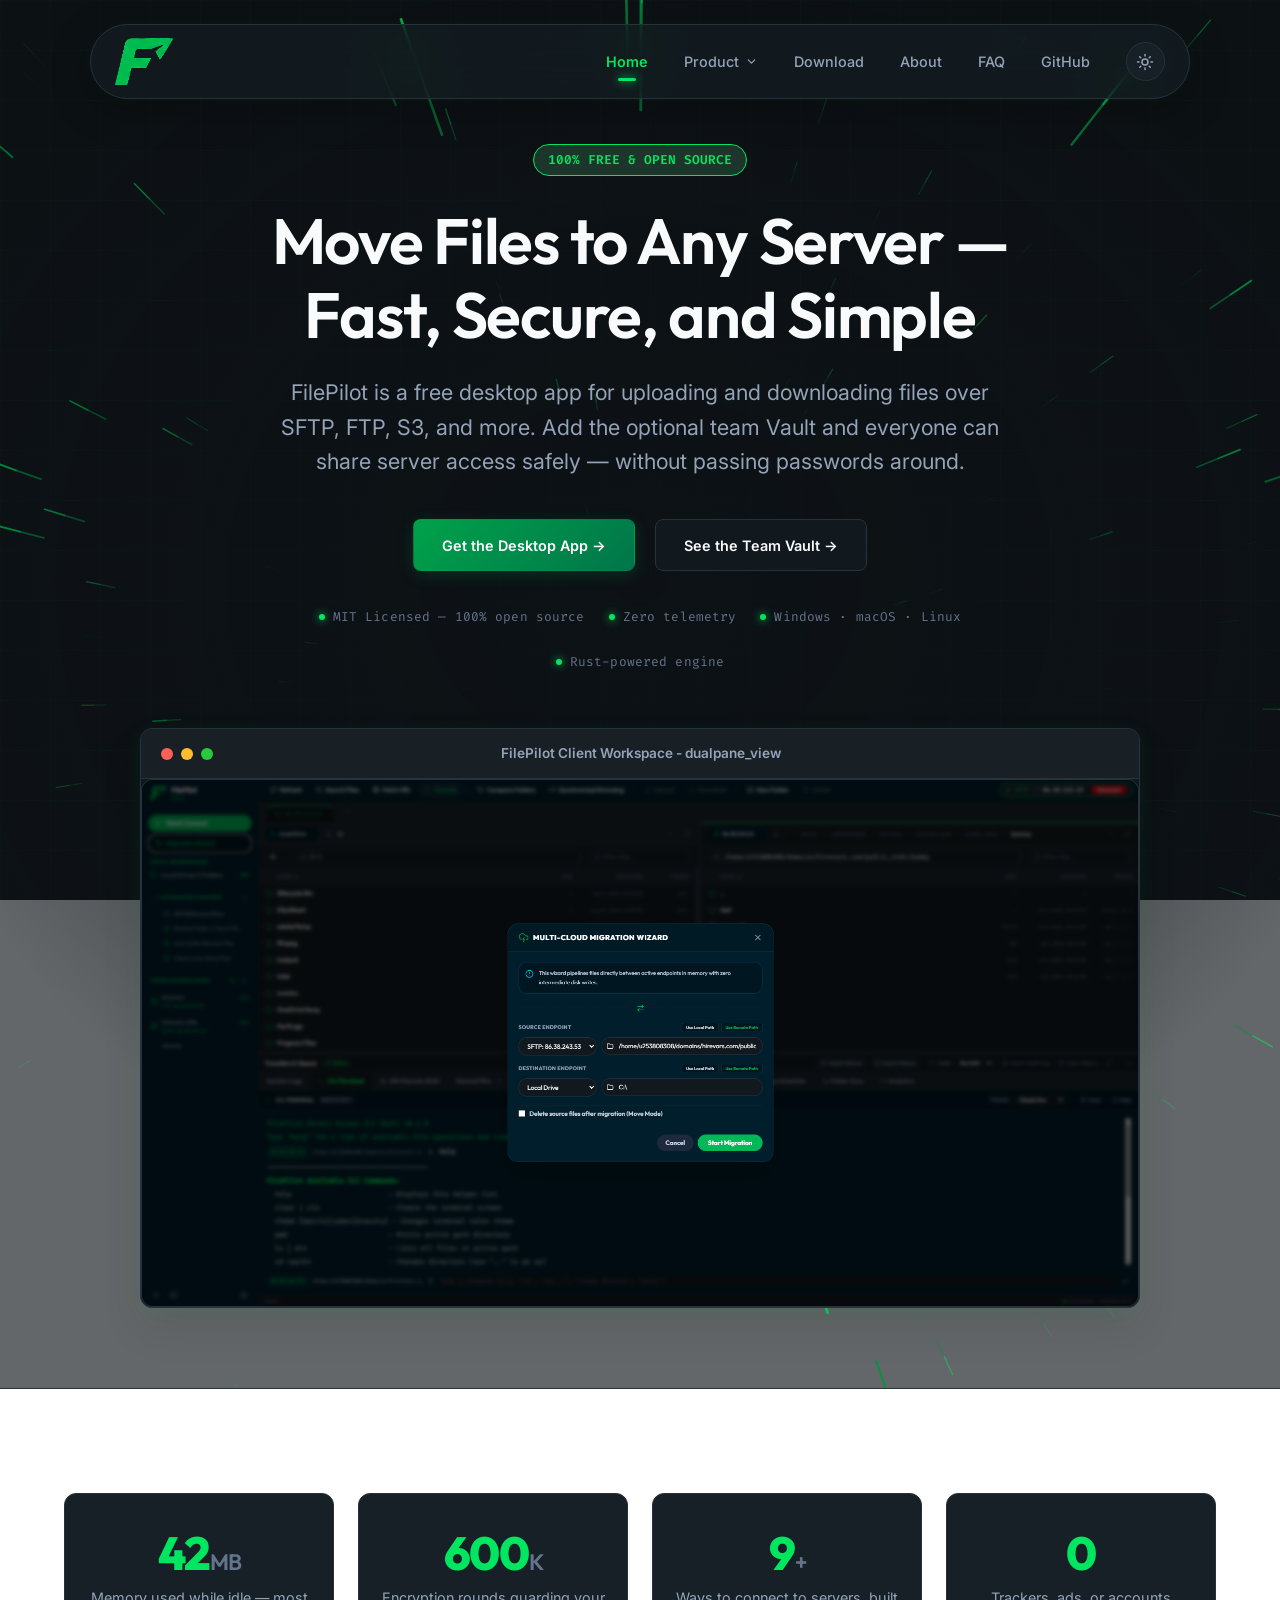
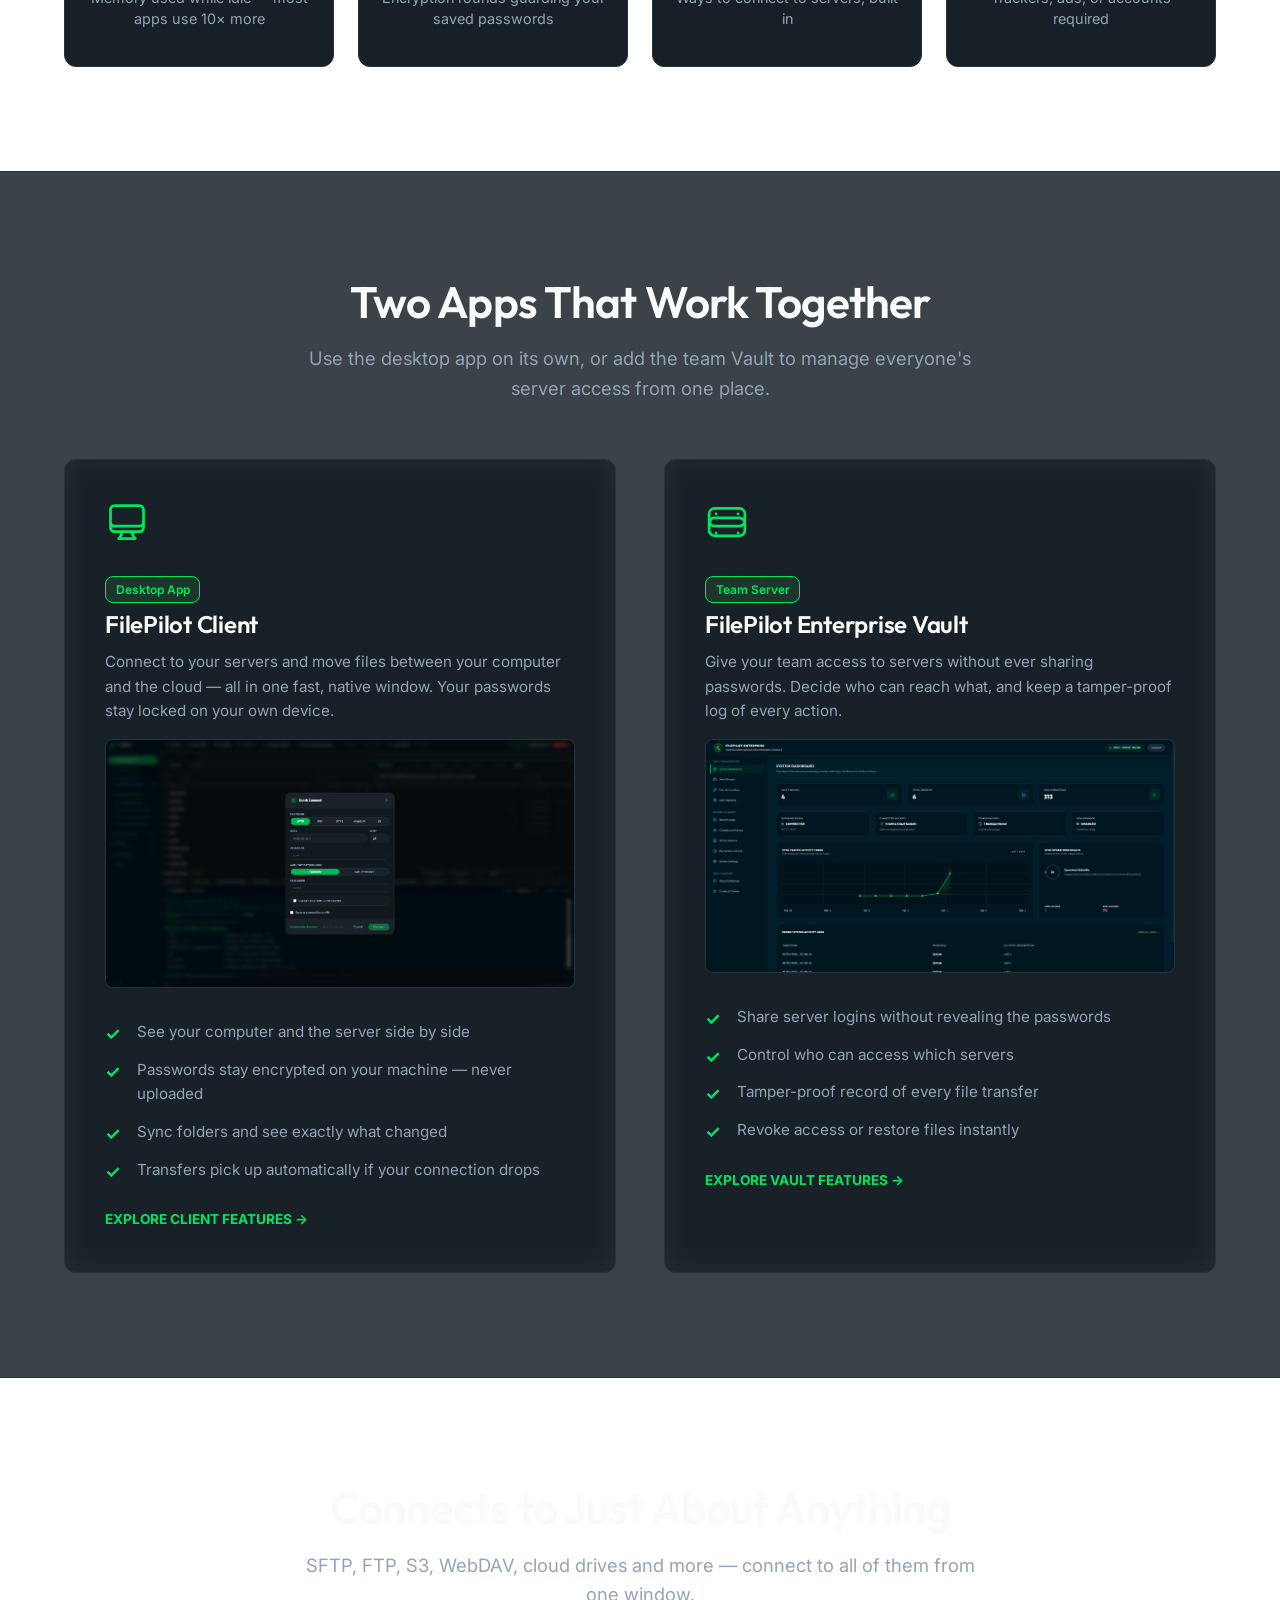
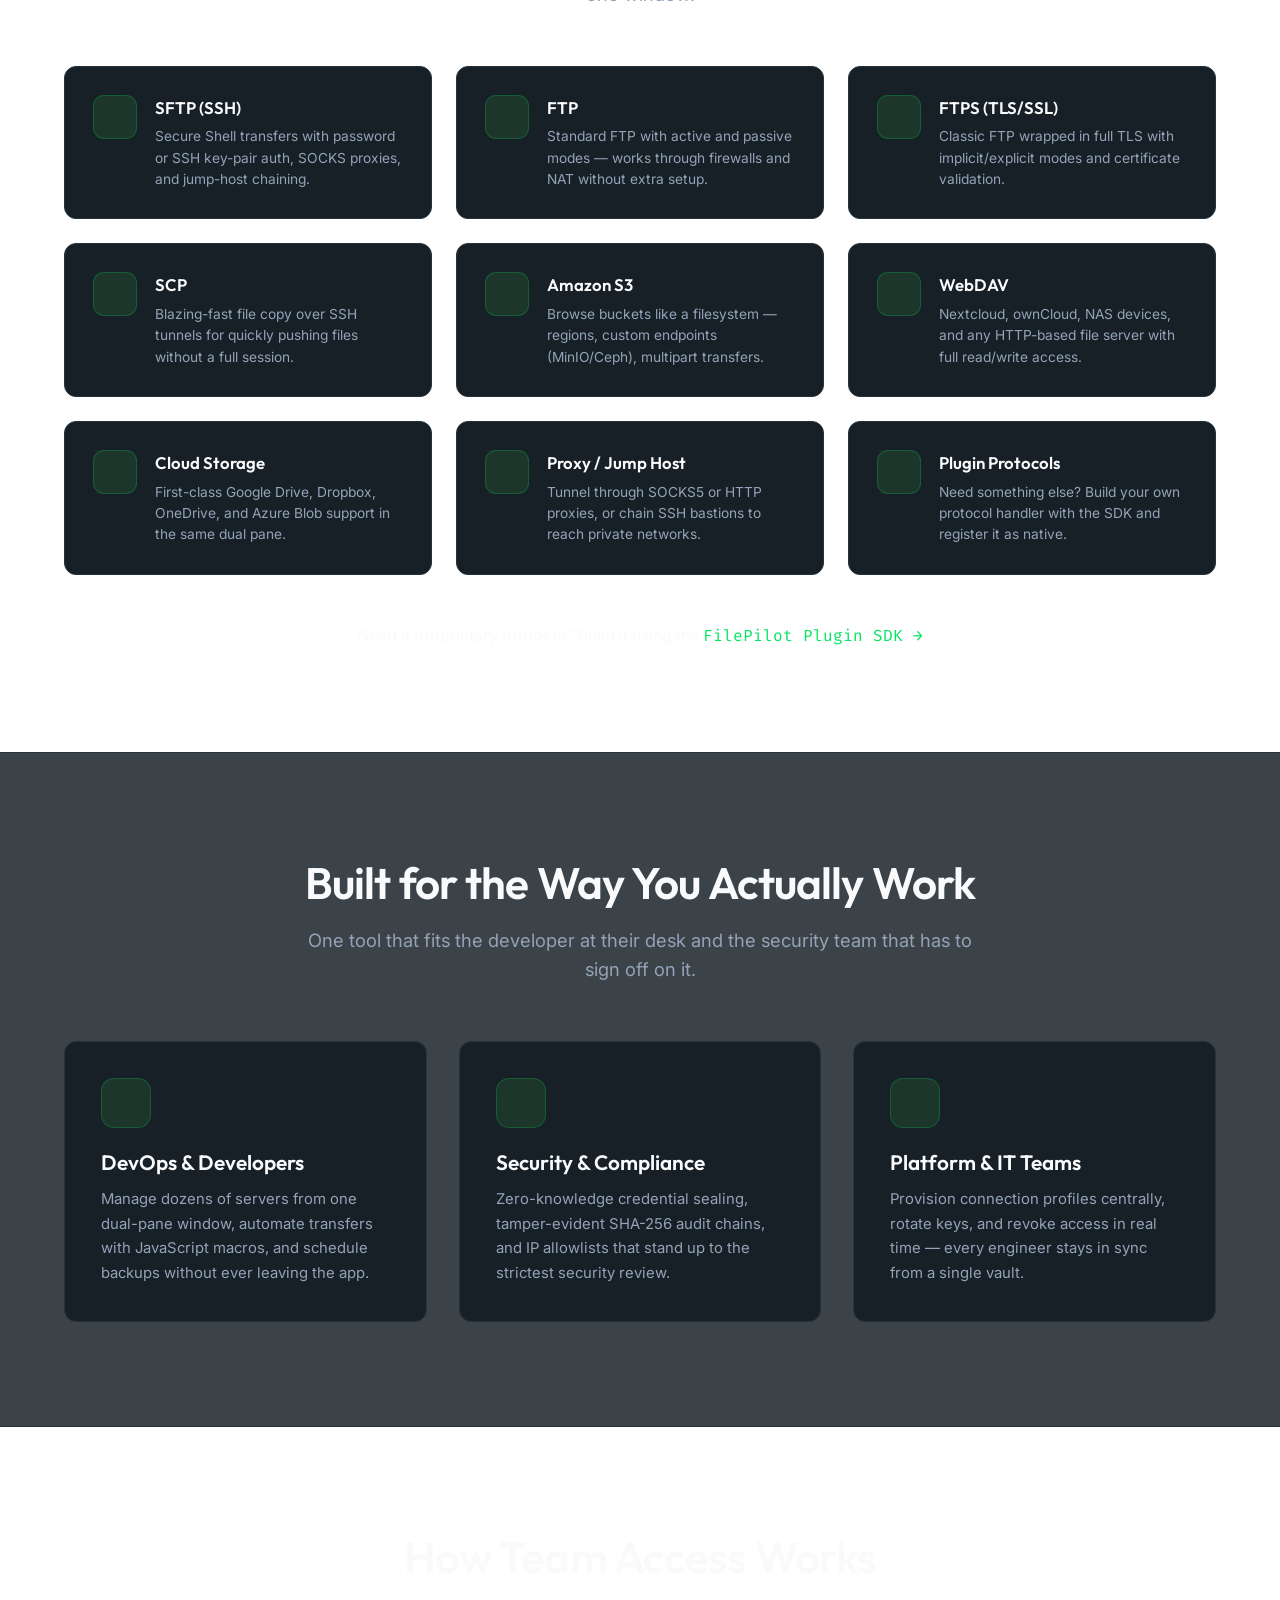
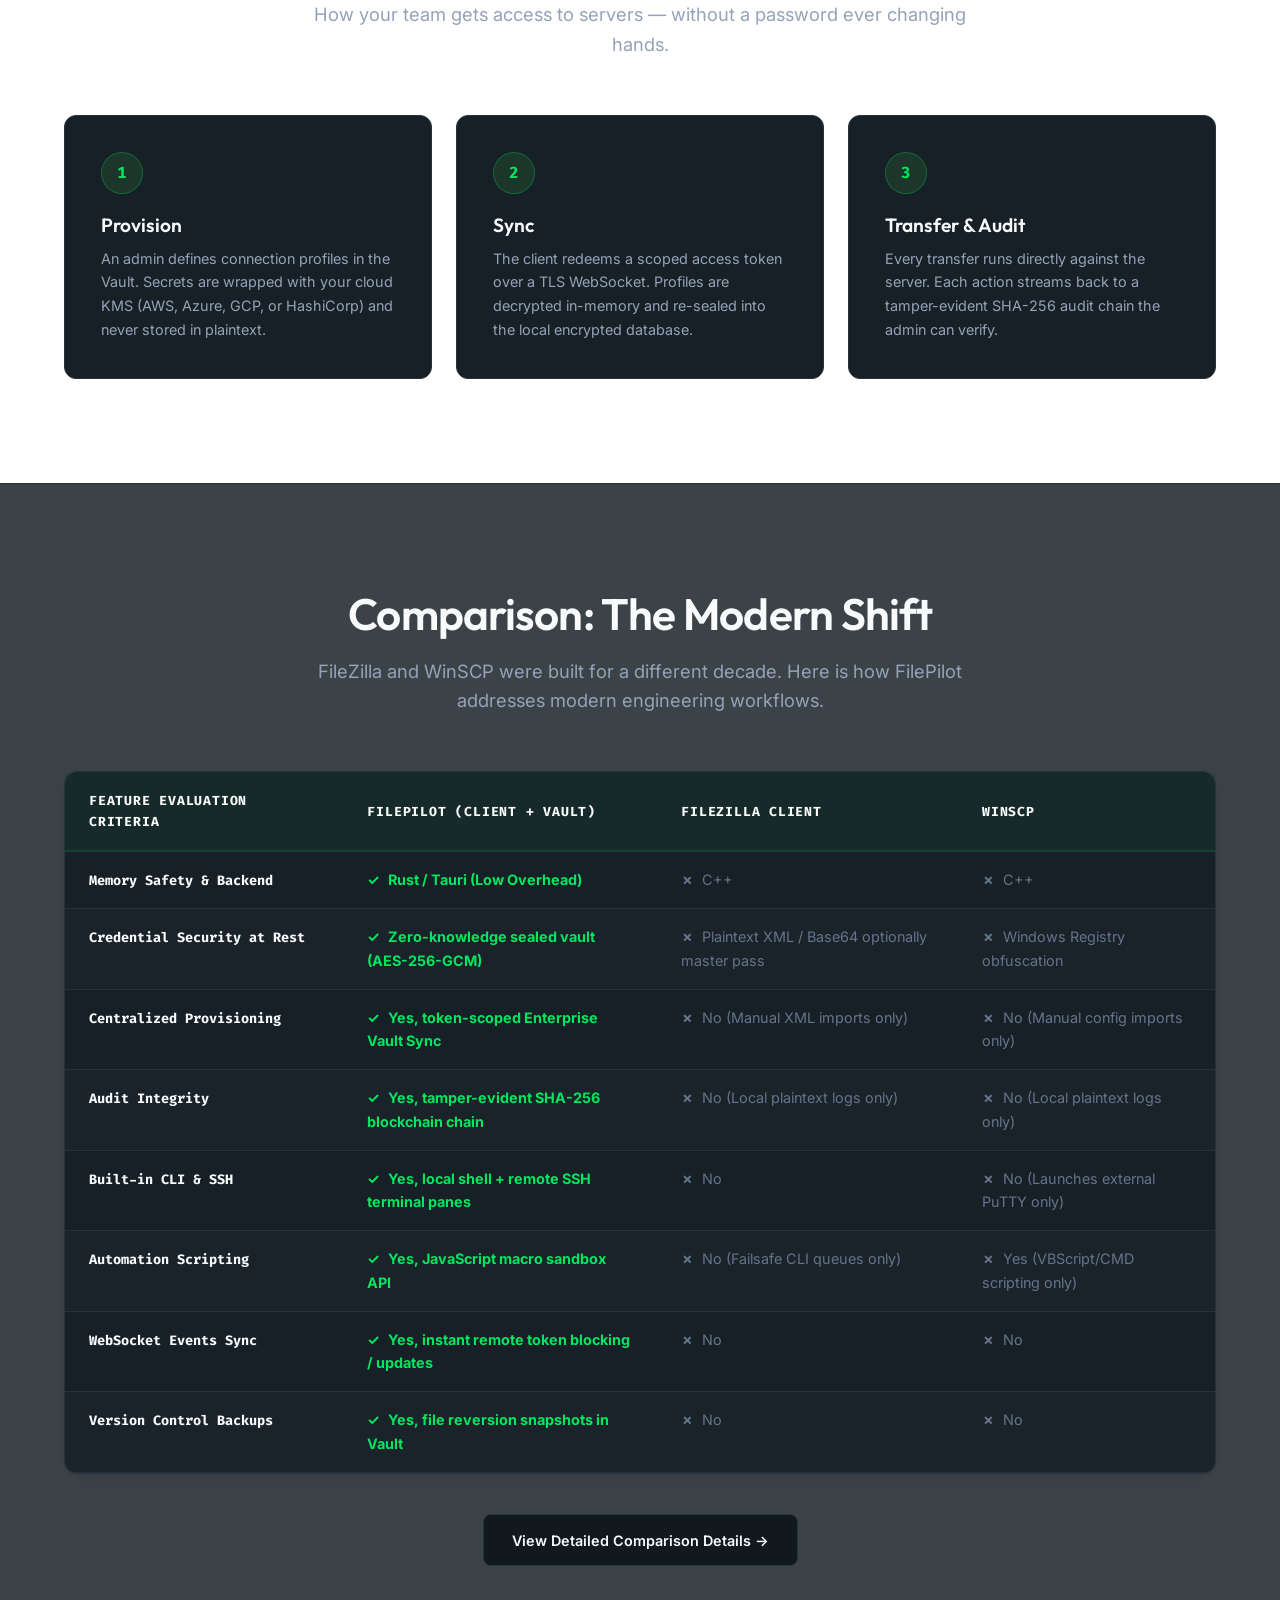
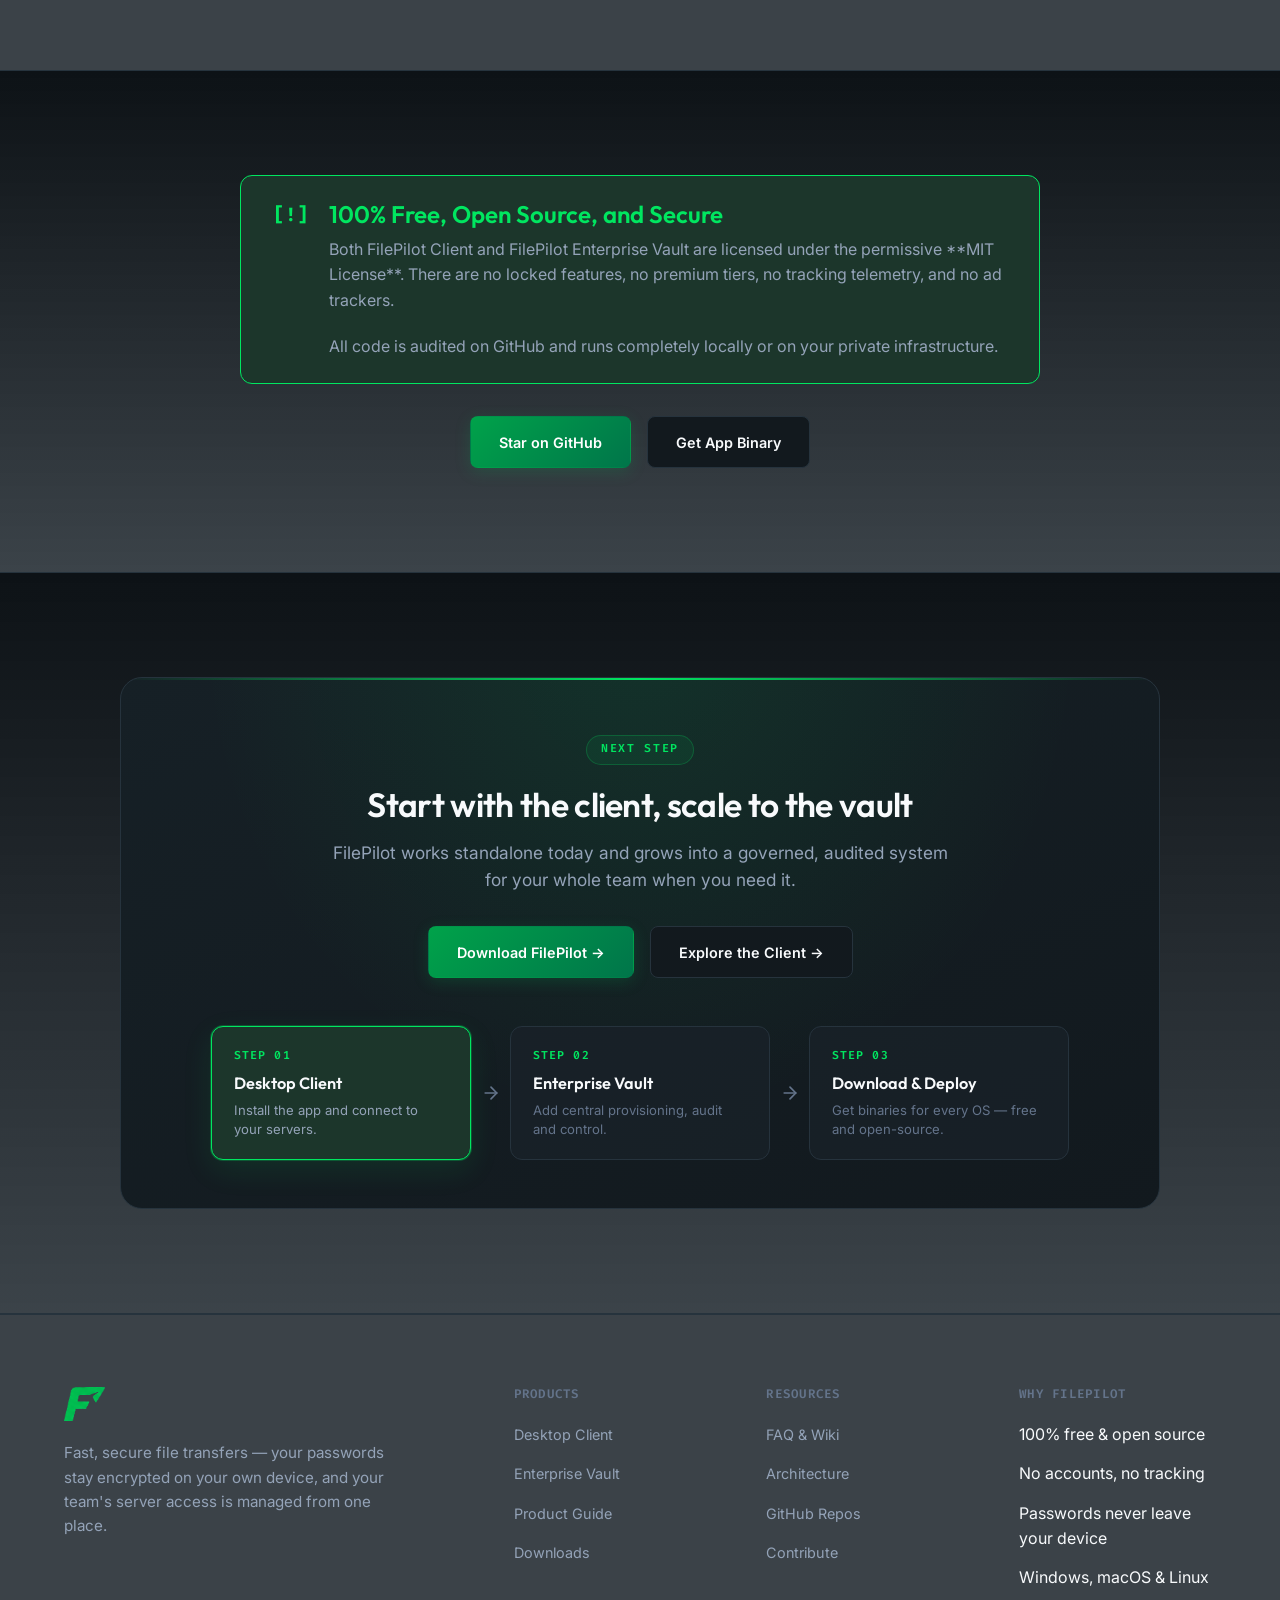
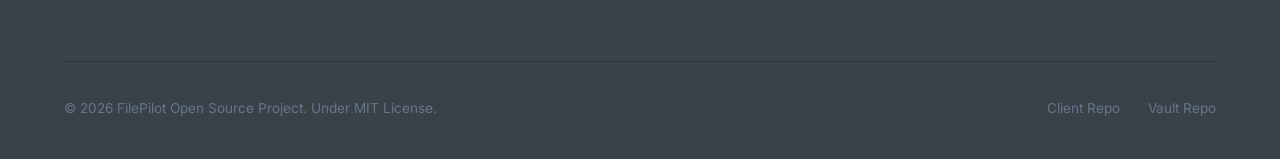
==== commit e0b93cd6: "misc: ai website ph 1" ====
--- a/index.html
+++ b/index.html
@@ -3,24 +3,29 @@
 <head>
   <meta charset="UTF-8">
   <meta name="viewport" content="width=device-width, initial-scale=1.0">
-  <title>FilePilot - High-Speed Secure File Transfer Engine & Corporate Vault</title>
-  <meta name="description" content="FilePilot is a modern, high-speed, secure desktop file transfer client built with Tauri and Rust, paired with a centralized enterprise credential vault server built with Node.js. 100% free and open-source.">
+  <title>FilePilot — Fast, Secure File Transfers for Any Server</title>
+  <meta name="description" content="FilePilot is a free desktop app for moving files to and from your servers over SFTP, FTP, S3 and more. Add the optional team Vault to share server access safely, without passing passwords around.">
   <link rel="stylesheet" href="css/style.css">
+  <script src="https://unpkg.com/lucide@latest"></script>
 </head>
 <body>
   <!-- Header -->
   <header>
     <div class="container nav-container">
       <a href="index.html" class="logo-link">
-        <img src="logo/client.png" alt="FilePilot Logo">
-        <span>FILEPILOT<span class="logo-prompt">:/$</span></span>
+        <img src="logo/filepilotico.png" alt="FilePilot Logo" class="flashy-logo">
       </a>
       <button class="menu-toggle">[ MENU ]</button>
       <nav>
         <a href="index.html" class="nav-link">Home</a>
-        <a href="products.html" class="nav-link">Products</a>
-        <a href="client.html" class="nav-link">Desktop Client</a>
-        <a href="enterprise.html" class="nav-link">Enterprise Vault</a>
+        <div class="nav-group">
+          <button class="nav-trigger" aria-haspopup="true" aria-expanded="false">Product <svg xmlns="http://www.w3.org/2000/svg" viewBox="0 0 24 24" fill="none" stroke="currentColor" stroke-width="2.2" stroke-linecap="round" stroke-linejoin="round"><polyline points="6 9 12 15 18 9"></polyline></svg></button>
+          <div class="nav-dropdown">
+            <a href="products.html">Product Overview<small>Compare client &amp; vault</small></a>
+            <a href="client.html">Desktop Client<small>Dual-pane transfer app</small></a>
+            <a href="enterprise.html">Enterprise Vault<small>Central credential server</small></a>
+          </div>
+        </div>
         <a href="download.html" class="nav-link">Download</a>
         <a href="about.html" class="nav-link">About</a>
         <a href="faq.html" class="nav-link">FAQ</a>
@@ -33,16 +38,22 @@
   <!-- Hero Section -->
   <section class="reveal-on-scroll hero">
     <div class="container">
-      <span class="hero-tag">STATUS: PRODUCTION_READY (MIT_LICENSE)</span>
-      <h1>Secure Visual File Transfers,<br>Built for the Modern DevOps Era</h1>
+      <span class="hero-tag">100% FREE &amp; OPEN SOURCE</span>
+      <h1>Move Files to Any Server &mdash;<br>Fast, Secure, and Simple</h1>
       <p class="hero-subtitle">
-        FilePilot combines a blazing-fast, dual-pane desktop GUI client with a secure, centralized enterprise credentials vault. Manage SFTP, S3, and FTP transfers via a unified dashboard without exposing raw passwords.
+        FilePilot is a free desktop app for uploading and downloading files over SFTP, FTP, S3, and more. Add the optional team Vault and everyone can share server access safely &mdash; without passing passwords around.
       </p>
       <div class="hero-cta mb-3">
-        <a href="client.html" class="btn btn-primary">FilePilot Client &rarr;</a>
-        <a href="enterprise.html" class="btn btn-secondary">Enterprise Vault &rarr;</a>
+        <a href="client.html" class="btn btn-primary">Get the Desktop App &rarr;</a>
+        <a href="enterprise.html" class="btn btn-secondary">See the Team Vault &rarr;</a>
       </div>
       
+      <div class="hero-trust">
+        <span>MIT Licensed &mdash; 100% open source</span>
+        <span>Zero telemetry</span>
+        <span>Windows &middot; macOS &middot; Linux</span>
+        <span>Rust-powered engine</span>
+      </div>
       <!-- Actual App Screenshot in Hero Window -->
       <div class="terminal-window" style="max-width: 1000px; cursor: pointer;">
         <div class="terminal-header">
@@ -64,12 +75,36 @@
     </div>
   </section>
 
+  <!-- Key Metrics -->
+  <section class="reveal-on-scroll">
+    <div class="container">
+      <div class="stats-band">
+        <div class="stat">
+          <div class="stat-value">42<span>MB</span></div>
+          <div class="stat-label">Memory used while idle &mdash; most apps use 10&times; more</div>
+        </div>
+        <div class="stat">
+          <div class="stat-value">600<span>K</span></div>
+          <div class="stat-label">Encryption rounds guarding your saved passwords</div>
+        </div>
+        <div class="stat">
+          <div class="stat-value">9<span>+</span></div>
+          <div class="stat-label">Ways to connect to servers, built in</div>
+        </div>
+        <div class="stat">
+          <div class="stat-value">0</div>
+          <div class="stat-label">Trackers, ads, or accounts required</div>
+        </div>
+      </div>
+    </div>
+  </section>
+
   <!-- Product Dual Showcase -->
   <section class="reveal-on-scroll bg-secondary">
     <div class="container">
       <div class="section-header">
-        <h2>Two Components. One Unified System.</h2>
-        <p>Run the standalone client on your workstation, or deploy the central vault to enforce access control across your entire organization.</p>
+        <h2>Two Apps That Work Together</h2>
+        <p>Use the desktop app on its own, or add the team Vault to manage everyone&#x27;s server access from one place.</p>
       </div>
       <div class="grid-2">
         <!-- Client Card -->
@@ -79,8 +114,9 @@
               <path stroke-linecap="round" stroke-linejoin="round" d="M9 17.25v1.007a3 3 0 01-.879 2.122L7.5 21h9l-.621-.621A3 3 0 0115 18.257V17.25m6-12V15a2.25 2.25 0 01-2.25 2.25H5.25A2.25 2.25 0 013 15V5.25m18 0A2.25 2.25 0 0018.75 3H5.25A2.25 2.25 0 003 5.25m18 0V12a2.25 2.25 0 01-2.25 2.25H5.25A2.25 2.25 0 013 12V5.25" />
             </svg>
           </div>
+          <span class="badge accent">Desktop App</span>
           <h3 class="card-title">FilePilot Client</h3>
-          <p class="mb-2">A high-performance dual-pane desktop application built with Rust and Tauri. Native performance, low memory footprint, and robust local credential sealing.</p>
+          <p class="mb-2">Connect to your servers and move files between your computer and the cloud &mdash; all in one fast, native window. Your passwords stay locked on your own device.</p>
           
           <!-- Actual Screenshot Preview of Client -->
           <div class="screenshot-container mb-2" data-caption="FilePilot Desktop Client Split Pane View" style="border: 1px solid var(--border-color); border-radius: var(--radius-sm); overflow: hidden; margin-top: 1rem;">
@@ -91,10 +127,10 @@
           </div>
           
           <ul class="feature-list-check">
-            <li>Dual-pane directory structure with synchronized browsing</li>
-            <li>Zero-Knowledge local credential sealing (PBKDF2 / AES-256)</li>
-            <li>Folder syncing with live side-by-side diff viewers</li>
-            <li>Offline transfer queuing and auto-resume engine</li>
+            <li>See your computer and the server side by side</li>
+            <li>Passwords stay encrypted on your machine &mdash; never uploaded</li>
+            <li>Sync folders and see exactly what changed</li>
+            <li>Transfers pick up automatically if your connection drops</li>
           </ul>
           <a href="client.html" style="font-family: var(--font-sans); font-size: 0.85rem; font-weight: bold; text-transform: uppercase;">Explore Client Features &rarr;</a>
         </div>
@@ -106,8 +142,9 @@
               <path stroke-linecap="round" stroke-linejoin="round" d="M5.25 14.25h13.5m-13.5 0a3 3 0 01-3-3V7.5a3 3 0 013-3h13.5a3 3 0 013 3v3.75a3 3 0 01-3 3zm0 5.25h13.5m-13.5 0a3 3 0 01-3-3v-3.75a3 3 0 013-3h13.5a3 3 0 013 3v3.75a3 3 0 01-3 3zM6 7.5h.008v.008H6V7.5zm0 10.5h.008v.008H6V18.008zM18 7.5h.008v.008H18V7.5zm0 10.5h.008v.008H18V18.008z" />
             </svg>
           </div>
+          <span class="badge accent">Team Server</span>
           <h3 class="card-title">FilePilot Enterprise Vault</h3>
-          <p class="mb-2">A centralized Express/Node.js provisioning server that secures and audits connection profiles across platform and database administration teams.</p>
+          <p class="mb-2">Give your team access to servers without ever sharing passwords. Decide who can reach what, and keep a tamper-proof log of every action.</p>
           
           <!-- Actual Screenshot Preview of Enterprise Server -->
           <div class="screenshot-container mb-2" data-caption="FilePilot Enterprise Vault Admin Console Dashboard" style="border: 1px solid var(--border-color); border-radius: var(--radius-sm); overflow: hidden; margin-top: 1rem;">
@@ -118,10 +155,10 @@
           </div>
           
           <ul class="feature-list-check">
-            <li>Centralized connection profile token-scoped provisioning</li>
-            <li>Blockchain-style tamper-evident audit logs (SHA-256 chain)</li>
-            <li>Multiple Database backends (SQLite, PostgreSQL, MySQL)</li>
-            <li>Real-time token revocation and remote file restoration</li>
+            <li>Share server logins without revealing the passwords</li>
+            <li>Control who can access which servers</li>
+            <li>Tamper-proof record of every file transfer</li>
+            <li>Revoke access or restore files instantly</li>
           </ul>
           <a href="enterprise.html" style="font-family: var(--font-sans); font-size: 0.85rem; font-weight: bold; text-transform: uppercase;">Explore Vault Features &rarr;</a>
         </div>
@@ -133,57 +170,131 @@
   <section class="reveal-on-scroll">
     <div class="container">
       <div class="section-header">
-        <h2>Multi-Protocol Integration</h2>
-        <p>FilePilot supports all industry-standard transfer protocols out-of-the-box, optimized via Rust's async runtime engine.</p>
-      </div>
-      <div class="grid-4">
-        <!-- SFTP -->
-        <div class="card reveal-on-scroll text-center">
-          <div class="card-icon" style="margin-bottom: 0.75rem;">
-            <svg xmlns="http://www.w3.org/2000/svg" fill="none" viewBox="0 0 24 24" stroke-width="1.5" stroke="currentColor">
-              <path stroke-linecap="round" stroke-linejoin="round" d="M15.75 5.25a3 3 0 013 3m3 0a6 6 0 01-7.029 5.912c-.563-.097-1.159.026-1.563.43L10.5 17.25H8.25v2.25H6v2.25H2.25v-2.818c0-.597.237-1.17.659-1.591l6.499-6.499c.404-.404.527-1 .43-1.563A6 6 0 1121.75 8.25z" />
-            </svg>
-          </div>
-          <div style="font-size: 1.35rem; margin-bottom: 0.5rem; color: var(--accent); font-family: var(--font-title);">SFTP (SSH)</div>
-          <p>Secure Shell File Transfer with password & SSH key pair authentication, SOCKS proxies, and jump-host chaining.</p>
-        </div>
-
-        <!-- S3 -->
-        <div class="card reveal-on-scroll text-center">
-          <div class="card-icon" style="margin-bottom: 0.75rem;">
-            <svg xmlns="http://www.w3.org/2000/svg" fill="none" viewBox="0 0 24 24" stroke-width="1.5" stroke="currentColor">
-              <path stroke-linecap="round" stroke-linejoin="round" d="M2.25 15a4.5 4.5 0 004.5 4.5H18a3.75 3.75 0 001.332-7.257 3 3 0 00-3.758-3.848 5.25 5.25 0 00-10.233 2.33A4.502 4.502 0 002.25 15z" />
-            </svg>
-          </div>
-          <div style="font-size: 1.35rem; margin-bottom: 0.5rem; color: var(--accent); font-family: var(--font-title);">Amazon S3</div>
-          <p>Native AWS bucket browser, bucket actions, custom endpoints (MinIO/Ceph), and concurrent multipart transfers.</p>
-        </div>
-
-        <!-- FTPS -->
-        <div class="card reveal-on-scroll text-center">
-          <div class="card-icon" style="margin-bottom: 0.75rem;">
-            <svg xmlns="http://www.w3.org/2000/svg" fill="none" viewBox="0 0 24 24" stroke-width="1.5" stroke="currentColor">
-              <path stroke-linecap="round" stroke-linejoin="round" d="M9 12.75L11.25 15 15 9.75m-3-7.036A11.959 11.959 0 013.598 6 11.99 11.99 0 003 9.749c0 5.592 3.824 10.29 9 11.623 5.176-1.332 9-6.03 9-11.622 0-1.31-.21-2.57-.598-3.751h-.152c-3.196 0-6.1-1.248-8.25-3.285z" />
-            </svg>
-          </div>
-          <div style="font-size: 1.35rem; margin-bottom: 0.5rem; color: var(--accent); font-family: var(--font-title);">FTPS (TLS/SSL)</div>
-          <p>Classic FTP wrapped in modern transport-layer security with implicit/explicit modes and validation certificates.</p>
-        </div>
-
-        <!-- WebDAV -->
-        <div class="card reveal-on-scroll text-center">
-          <div class="card-icon" style="margin-bottom: 0.75rem;">
-            <svg xmlns="http://www.w3.org/2000/svg" fill="none" viewBox="0 0 24 24" stroke-width="1.5" stroke="currentColor">
-              <path stroke-linecap="round" stroke-linejoin="round" d="M2.25 12h19.5M2.25 9h19.5m-19.5 6h19.5m-19.5 3h19.5M2.25 6h19.5" />
-            </svg>
-          </div>
-          <div style="font-size: 1.35rem; margin-bottom: 0.5rem; color: var(--accent); font-family: var(--font-title);">WebDAV</div>
-          <p>HTTP-based authoring and versioning, optimized for private network attached storage (NAS) and Cloud mounts.</p>
+        <h2>Connects to Just About Anything</h2>
+        <p>SFTP, FTP, S3, WebDAV, cloud drives and more &mdash; connect to all of them from one window.</p>
+      </div>
+      <div class="protocol-grid">
+        <div class="protocol-card">
+          <div class="protocol-ic"><i data-lucide="terminal"></i></div>
+          <div>
+            <div class="protocol-name">SFTP (SSH)</div>
+            <p class="protocol-desc">Secure Shell transfers with password or SSH key-pair auth, SOCKS proxies, and jump-host chaining.</p>
+          </div>
+        </div>
+        <div class="protocol-card">
+          <div class="protocol-ic"><i data-lucide="folder"></i></div>
+          <div>
+            <div class="protocol-name">FTP</div>
+            <p class="protocol-desc">Standard FTP with active and passive modes &mdash; works through firewalls and NAT without extra setup.</p>
+          </div>
+        </div>
+        <div class="protocol-card">
+          <div class="protocol-ic"><i data-lucide="shield-check"></i></div>
+          <div>
+            <div class="protocol-name">FTPS (TLS/SSL)</div>
+            <p class="protocol-desc">Classic FTP wrapped in full TLS with implicit/explicit modes and certificate validation.</p>
+          </div>
+        </div>
+        <div class="protocol-card">
+          <div class="protocol-ic"><i data-lucide="zap"></i></div>
+          <div>
+            <div class="protocol-name">SCP</div>
+            <p class="protocol-desc">Blazing-fast file copy over SSH tunnels for quickly pushing files without a full session.</p>
+          </div>
+        </div>
+        <div class="protocol-card">
+          <div class="protocol-ic"><i data-lucide="cloud"></i></div>
+          <div>
+            <div class="protocol-name">Amazon S3</div>
+            <p class="protocol-desc">Browse buckets like a filesystem &mdash; regions, custom endpoints (MinIO/Ceph), multipart transfers.</p>
+          </div>
+        </div>
+        <div class="protocol-card">
+          <div class="protocol-ic"><i data-lucide="hard-drive"></i></div>
+          <div>
+            <div class="protocol-name">WebDAV</div>
+            <p class="protocol-desc">Nextcloud, ownCloud, NAS devices, and any HTTP-based file server with full read/write access.</p>
+          </div>
+        </div>
+        <div class="protocol-card">
+          <div class="protocol-ic"><i data-lucide="box"></i></div>
+          <div>
+            <div class="protocol-name">Cloud Storage</div>
+            <p class="protocol-desc">First-class Google Drive, Dropbox, OneDrive, and Azure Blob support in the same dual pane.</p>
+          </div>
+        </div>
+        <div class="protocol-card">
+          <div class="protocol-ic"><i data-lucide="shuffle"></i></div>
+          <div>
+            <div class="protocol-name">Proxy / Jump Host</div>
+            <p class="protocol-desc">Tunnel through SOCKS5 or HTTP proxies, or chain SSH bastions to reach private networks.</p>
+          </div>
+        </div>
+        <div class="protocol-card">
+          <div class="protocol-ic"><i data-lucide="puzzle"></i></div>
+          <div>
+            <div class="protocol-name">Plugin Protocols</div>
+            <p class="protocol-desc">Need something else? Build your own protocol handler with the SDK and register it as native.</p>
+          </div>
         </div>
       </div>
       <div class="text-center mt-3">
         <span class="text-muted">Need a proprietary protocol? Build it using the </span>
         <a href="client.html#plugins" class="text-accent text-mono">FilePilot Plugin SDK &rarr;</a>
+      </div>
+    </div>
+  </section>
+
+  <!-- Built For (personas) -->
+  <section class="reveal-on-scroll bg-secondary">
+    <div class="container">
+      <div class="section-header">
+        <h2>Built for the Way You Actually Work</h2>
+        <p>One tool that fits the developer at their desk and the security team that has to sign off on it.</p>
+      </div>
+      <div class="persona-grid">
+        <div class="persona-card">
+          <div class="persona-ic"><i data-lucide="code-2"></i></div>
+          <h3>DevOps &amp; Developers</h3>
+          <p>Manage dozens of servers from one dual-pane window, automate transfers with JavaScript macros, and schedule backups without ever leaving the app.</p>
+        </div>
+        <div class="persona-card">
+          <div class="persona-ic"><i data-lucide="shield"></i></div>
+          <h3>Security &amp; Compliance</h3>
+          <p>Zero-knowledge credential sealing, tamper-evident SHA-256 audit chains, and IP allowlists that stand up to the strictest security review.</p>
+        </div>
+        <div class="persona-card">
+          <div class="persona-ic"><i data-lucide="users"></i></div>
+          <h3>Platform &amp; IT Teams</h3>
+          <p>Provision connection profiles centrally, rotate keys, and revoke access in real time &mdash; every engineer stays in sync from a single vault.</p>
+        </div>
+      </div>
+    </div>
+  </section>
+
+  <!-- How It Works -->
+  <section class="reveal-on-scroll">
+    <div class="container">
+      <div class="section-header">
+        <h2>How Team Access Works</h2>
+        <p>How your team gets access to servers &mdash; without a password ever changing hands.</p>
+      </div>
+      <div class="how-steps">
+        <div class="how-step">
+          <div class="how-step-num">1</div>
+          <h3>Provision</h3>
+          <p>An admin defines connection profiles in the Vault. Secrets are wrapped with your cloud KMS (AWS, Azure, GCP, or HashiCorp) and never stored in plaintext.</p>
+        </div>
+        <div class="how-step">
+          <div class="how-step-num">2</div>
+          <h3>Sync</h3>
+          <p>The client redeems a scoped access token over a TLS WebSocket. Profiles are decrypted in-memory and re-sealed into the local encrypted database.</p>
+        </div>
+        <div class="how-step">
+          <div class="how-step-num">3</div>
+          <h3>Transfer &amp; Audit</h3>
+          <p>Every transfer runs directly against the server. Each action streams back to a tamper-evident SHA-256 audit chain the admin can verify.</p>
+        </div>
       </div>
     </div>
   </section>
@@ -286,15 +397,48 @@
   </section>
 
   <!-- Footer -->
+  <!-- Next-Step Flow CTA -->
+  <section class="reveal-on-scroll flow-cta-section">
+    <div class="container">
+      <div class="flow-cta">
+        <span class="flow-cta-eyebrow">Next step</span>
+        <h2>Start with the client, scale to the vault</h2>
+        <p>FilePilot works standalone today and grows into a governed, audited system for your whole team when you need it.</p>
+        <div class="flow-cta-actions">
+        <a href="download.html" class="btn btn-primary">Download FilePilot →</a>
+        <a href="client.html" class="btn btn-secondary">Explore the Client →</a>
+        </div>
+      <div class="flow-journey">
+        <a class="flow-step active" href="client.html">
+          <span class="flow-step-num">STEP 01</span>
+          <span class="flow-step-title">Desktop Client</span>
+          <span class="flow-step-desc">Install the app and connect to your servers.</span>
+        </a>
+        <div class="flow-arrow"><svg xmlns="http://www.w3.org/2000/svg" viewBox="0 0 24 24" fill="none" stroke="currentColor" stroke-width="2" stroke-linecap="round" stroke-linejoin="round"><line x1="5" y1="12" x2="19" y2="12"></line><polyline points="12 5 19 12 12 19"></polyline></svg></div>
+        <a class="flow-step" href="enterprise.html">
+          <span class="flow-step-num">STEP 02</span>
+          <span class="flow-step-title">Enterprise Vault</span>
+          <span class="flow-step-desc">Add central provisioning, audit and control.</span>
+        </a>
+        <div class="flow-arrow"><svg xmlns="http://www.w3.org/2000/svg" viewBox="0 0 24 24" fill="none" stroke="currentColor" stroke-width="2" stroke-linecap="round" stroke-linejoin="round"><line x1="5" y1="12" x2="19" y2="12"></line><polyline points="12 5 19 12 12 19"></polyline></svg></div>
+        <a class="flow-step" href="download.html">
+          <span class="flow-step-num">STEP 03</span>
+          <span class="flow-step-title">Download &amp; Deploy</span>
+          <span class="flow-step-desc">Get binaries for every OS &mdash; free and open-source.</span>
+        </a>
+      </div>
+      </div>
+    </div>
+  </section>
+
   <footer>
     <div class="container">
       <div class="footer-grid">
         <div class="footer-brand">
           <div class="footer-logo">
-            <img src="logo/client.png" alt="FilePilot Logo">
-            <span>FILEPILOT</span>
-          </div>
-          <p>Blazing-fast file transfers secured by zero-knowledge local cryptography and centralized access vault control.</p>
+            <img src="logo/filepilotico.png" alt="FilePilot Logo" class="flashy-logo">
+          </div>
+          <p>Fast, secure file transfers &mdash; your passwords stay encrypted on your own device, and your team&#x27;s server access is managed from one place.</p>
         </div>
         <div>
           <h4 class="footer-links-title">Products</h4>
@@ -315,12 +459,12 @@
           </ul>
         </div>
         <div>
-          <h4 class="footer-links-title">System Status</h4>
-          <ul class="footer-links text-mono" style="font-size: 0.85rem; color: var(--accent);">
-            <li>SEAL_STATE: LOCKED</li>
-            <li>VAULT: OPERATIONAL</li>
-            <li>CORE: RUST_ASYNC</li>
-            <li>LICENSE: MIT</li>
+          <h4 class="footer-links-title">Why FilePilot</h4>
+          <ul class="footer-links">
+            <li>100% free &amp; open source</li>
+            <li>No accounts, no tracking</li>
+            <li>Passwords never leave your device</li>
+            <li>Windows, macOS &amp; Linux</li>
           </ul>
         </div>
       </div>
--- a/css/style.css
+++ b/css/style.css
@@ -9,29 +9,31 @@
   --bg-card: #ffffff;
   --bg-selected: #e1f3ea;
   --bg-hover: #f4f6f6;
-  
-  --accent: #00b857; /* Leaf Green */
+
+  --accent: #00b857;
+  /* Leaf Green */
   --accent-hover: #00e660;
   --accent-dim: #e1f3ea;
   --accent-dark: #00684a;
-  
-  --text-primary: #1c2d38; /* Deep Charcoal Dark Slate */
+
+  --text-primary: #1c2d38;
+  /* Deep Charcoal Dark Slate */
   --text-secondary: #5c6c75;
   --text-muted: #889aa3;
-  
+
   --bg-glass: rgba(255, 255, 255, 0.6);
-  
+
   --border-color: #d8e2e0;
   --border-hover: #b2c2bf;
   --border-glow: 0 4px 20px rgba(0, 184, 87, 0.05);
-  
+
   --font-mono: 'Fira Code', 'JetBrains Mono', monospace;
   --font-title: 'Outfit', -apple-system, sans-serif;
   --font-sans: 'Inter', -apple-system, sans-serif;
-  
+
   --header-height: 70px;
   --transition-speed: 0.2s;
-  
+
   --radius-sm: 8px;
   --radius-md: 12px;
   --radius-lg: 16px;
@@ -45,18 +47,19 @@
   --bg-card: #162026;
   --bg-selected: #1c362b;
   --bg-hover: #222f38;
-  
-  --accent: #00e660; /* Vibrant Green */
+
+  --accent: #00e660;
+  /* Vibrant Green */
   --accent-hover: #33ff85;
   --accent-dim: #1c362b;
   --accent-dark: #00684a;
-  
+
   --text-primary: #f8fafc;
   --text-secondary: #94a3b8;
   --text-muted: #64748b;
-  
+
   --bg-glass: rgba(22, 32, 38, 0.6);
-  
+
   --border-color: #26333d;
   --border-hover: #3b4e5c;
   --border-glow: 0 4px 20px rgba(0, 230, 96, 0.08);
@@ -109,7 +112,12 @@
 }
 
 /* --- Typography --- */
-h1, h2, h3, h4, h5, h6 {
+h1,
+h2,
+h3,
+h4,
+h5,
+h6 {
   font-family: var(--font-title);
   font-weight: 600;
   color: var(--text-primary);
@@ -184,17 +192,27 @@
 
 /* --- Navbar --- */
 header {
-  height: var(--header-height);
-  background: rgba(var(--bg-primary), 0.85);
-  background-color: var(--bg-primary);
-  border-bottom: 1px solid var(--border-color);
-  position: sticky;
-  top: 0;
-  left: 0;
-  width: 100%;
-  z-index: 100;
+  height: 75px;
+  background: var(--bg-glass);
+  backdrop-filter: blur(20px);
+  -webkit-backdrop-filter: blur(20px);
+  border: 1px solid var(--border-color);
+  box-shadow: 0 10px 40px rgba(0, 0, 0, 0.1), 0 0 15px rgba(0, 184, 87, 0.05);
+  position: fixed;
+  top: 1.5rem;
+  left: 50%;
+  transform: translateX(-50%);
+  width: 92%;
+  max-width: 1100px;
+  border-radius: 100px;
+  z-index: 1000;
   display: flex;
   align-items: center;
+  transition: all var(--transition-speed);
+}
+
+[data-theme="dark"] header {
+  box-shadow: 0 10px 40px rgba(0, 0, 0, 0.3), 0 0 15px rgba(0, 230, 96, 0.05);
 }
 
 .nav-container {
@@ -215,16 +233,31 @@
   letter-spacing: -0.02em;
 }
 
-.logo-link img {
-  height: 38px;
+.logo-link img.flashy-logo {
+  height: 48px;
   width: auto;
   object-fit: contain;
+  animation: logo-blink 2s infinite;
+}
+
+.logo-link:hover img.flashy-logo {
+  animation: logo-blink-hover 0.5s infinite;
+}
+
+@keyframes logo-blink {
+  0%, 89%, 96%, 100% { filter: brightness(1) saturate(1); }
+  90%, 95% { filter: brightness(2.2) saturate(3); }
+}
+
+@keyframes logo-blink-hover {
+  0%, 49% { filter: brightness(1) saturate(1); }
+  50%, 100% { filter: brightness(2.2) saturate(3); }
 }
 
 nav {
   display: flex;
   align-items: center;
-  gap: 0.5rem;
+  gap: 0.25rem;
 }
 
 .nav-link {
@@ -232,41 +265,73 @@
   font-weight: 500;
   font-size: 0.9rem;
   color: var(--text-secondary);
-  padding: 0.5rem 0.85rem;
+  padding: 0.5rem 1rem;
   border-radius: var(--radius-sm);
   position: relative;
-  transition: color var(--transition-speed), background-color var(--transition-speed);
-}
-
-.nav-link:hover, .nav-link.active {
-  color: var(--accent);
+  transition: color 0.3s cubic-bezier(0.4, 0, 0.2, 1);
+  z-index: 1;
+}
+
+.nav-link::before {
+  content: '';
+  position: absolute;
+  top: 0; left: 0; right: 0; bottom: 0;
   background: var(--bg-hover);
+  border-radius: var(--radius-sm);
+  z-index: -1;
+  opacity: 0;
+  transform: scale(0.8);
+  transition: all 0.3s cubic-bezier(0.4, 0, 0.2, 1);
+}
+
+.nav-link:hover::before {
+  opacity: 1;
+  transform: scale(1);
+}
+
+.nav-link:hover {
+  color: var(--text-primary);
 }
 
 .nav-link.active {
   color: var(--accent);
-  background: var(--bg-selected);
+  font-weight: 600;
+}
+
+.nav-link.active::after {
+  content: '';
+  position: absolute;
+  bottom: 0px;
+  left: 50%;
+  transform: translateX(-50%);
+  width: 18px;
+  height: 3px;
+  background: var(--accent);
+  border-radius: 4px;
+  box-shadow: 0 0 10px var(--accent);
 }
 
 /* Theme Toggle Button */
 .theme-toggle {
-  background: none;
+  background: var(--bg-secondary);
   border: 1px solid var(--border-color);
   color: var(--text-secondary);
-  padding: 0.5rem;
-  border-radius: var(--radius-sm);
+  padding: 0.6rem;
+  border-radius: 50%;
   cursor: pointer;
   display: flex;
   align-items: center;
   justify-content: center;
-  transition: all var(--transition-speed);
-  margin-left: 0.5rem;
+  transition: all 0.3s cubic-bezier(0.4, 0, 0.2, 1);
+  margin-left: 1rem;
 }
 
 .theme-toggle:hover {
   color: var(--accent);
   border-color: var(--accent);
-  background: var(--bg-hover);
+  background: var(--bg-selected);
+  transform: rotate(15deg) scale(1.1);
+  box-shadow: var(--border-glow);
 }
 
 .theme-toggle svg {
@@ -291,7 +356,7 @@
 
 /* --- Hero Section --- */
 .hero {
-  padding: 6rem 0 5rem;
+  padding: 9rem 0 5rem;
   text-align: center;
   position: relative;
 }
@@ -365,7 +430,10 @@
 .card::before {
   content: '';
   position: absolute;
-  top: 0; left: 0; width: 100%; height: 2px;
+  top: 0;
+  left: 0;
+  width: 100%;
+  height: 2px;
   background: var(--accent);
   transform: scaleX(0);
   transform-origin: left;
@@ -492,7 +560,7 @@
   border: 1px solid var(--border-color);
   border-radius: var(--radius-md);
   overflow: hidden;
-  box-shadow: 0 20px 40px rgba(0,0,0,0.1), var(--border-glow);
+  box-shadow: 0 20px 40px rgba(0, 0, 0, 0.1), var(--border-glow);
   width: 100%;
   margin: 3.5rem auto 0;
   text-align: left;
@@ -518,9 +586,17 @@
   border-radius: 50%;
 }
 
-.terminal-button.red { background: #ff5f56; }
-.terminal-button.yellow { background: #ffbd2e; }
-.terminal-button.green { background: #27c93f; }
+.terminal-button.red {
+  background: #ff5f56;
+}
+
+.terminal-button.yellow {
+  background: #ffbd2e;
+}
+
+.terminal-button.green {
+  background: #27c93f;
+}
 
 .terminal-title {
   font-family: var(--font-sans);
@@ -650,7 +726,8 @@
   background: var(--bg-card);
 }
 
-th, td {
+th,
+td {
   padding: 1.25rem 1.75rem;
   border-bottom: 1px solid var(--border-color);
   font-size: 0.95rem;
@@ -877,17 +954,51 @@
 }
 
 /* --- Utilities / Helper classes --- */
-.text-center { text-align: center; }
-.text-accent { color: var(--accent); }
-.text-mono { font-family: var(--font-mono); }
-.mb-1 { margin-bottom: 1rem; }
-.mb-2 { margin-bottom: 2rem; }
-.mb-3 { margin-bottom: 3rem; }
-.mt-1 { margin-top: 1rem; }
-.mt-2 { margin-top: 2rem; }
-.mt-3 { margin-top: 3rem; }
-.flex-center { display: flex; align-items: center; justify-content: center; }
-.gap-1 { gap: 1rem; }
+.text-center {
+  text-align: center;
+}
+
+.text-accent {
+  color: var(--accent);
+}
+
+.text-mono {
+  font-family: var(--font-mono);
+}
+
+.mb-1 {
+  margin-bottom: 1rem;
+}
+
+.mb-2 {
+  margin-bottom: 2rem;
+}
+
+.mb-3 {
+  margin-bottom: 3rem;
+}
+
+.mt-1 {
+  margin-top: 1rem;
+}
+
+.mt-2 {
+  margin-top: 2rem;
+}
+
+.mt-3 {
+  margin-top: 3rem;
+}
+
+.flex-center {
+  display: flex;
+  align-items: center;
+  justify-content: center;
+}
+
+.gap-1 {
+  gap: 1rem;
+}
 
 .alert-box {
   border: 1px solid var(--border-color);
@@ -1057,7 +1168,10 @@
 .feature-item-card::before {
   content: '';
   position: absolute;
-  top: 0; left: 0; width: 100%; height: 2px;
+  top: 0;
+  left: 0;
+  width: 100%;
+  height: 2px;
   background: var(--accent);
   transform: scaleX(0);
   transform-origin: left;
@@ -1110,7 +1224,7 @@
   z-index: -2;
   pointer-events: none;
   background-color: var(--bg-primary);
-  background-image: 
+  background-image:
     linear-gradient(rgba(0, 184, 87, 0.07) 1px, transparent 1px),
     linear-gradient(90deg, rgba(0, 184, 87, 0.07) 1px, transparent 1px);
   background-size: 50px 50px;
@@ -1119,12 +1233,261 @@
 }
 
 @keyframes gridMove {
-  0% { background-position: 0 0; }
-  100% { background-position: 0 50px; }
+  0% {
+    background-position: 0 0;
+  }
+
+  100% {
+    background-position: 0 50px;
+  }
 }
 
 #grain-overlay {
-  display: none; /* Removed based on feedback */
+  display: none;
+  /* Removed based on feedback */
+}
+
+/* --- Story-Driven Z-Pattern Layout --- */
+.story-section {
+  position: relative;
+  border-bottom: 1px solid var(--border-color);
+  overflow: hidden;
+}
+
+.story-grid {
+  display: grid;
+  grid-template-columns: 1fr 1fr;
+  gap: 4rem;
+  align-items: center;
+}
+
+.story-grid.reverse .story-image {
+  order: 2;
+}
+
+.story-grid.reverse .story-content {
+  order: 1;
+}
+
+.story-content {
+  display: flex;
+  flex-direction: column;
+}
+
+/* --- Story Timeline Styles --- */
+.story-section::before {
+  content: '';
+  position: absolute;
+  top: 0;
+  bottom: 0;
+  left: 50%;
+  width: 2px;
+  background: rgba(255, 255, 255, 0.05);
+  transform: translateX(-50%);
+  z-index: 1;
+}
+
+.story-timeline-node {
+  position: absolute;
+  left: 50%;
+  top: 50%;
+  transform: translate(-50%, -50%);
+  width: 20px;
+  height: 20px;
+  background: var(--bg-primary);
+  border: 4px solid var(--accent);
+  border-radius: 50%;
+  box-shadow: 0 0 15px var(--accent);
+  z-index: 3;
+}
+
+/* --- Bento Grid Styles --- */
+.bento-grid {
+  display: grid;
+  grid-template-columns: repeat(2, 1fr);
+  gap: 1.5rem;
+}
+
+.bento-card {
+  background: rgba(255, 255, 255, 0.02);
+  border: 1px solid var(--border-color);
+  border-radius: var(--radius-sm);
+  padding: 1.25rem;
+  backdrop-filter: blur(10px);
+  transition: all var(--transition-speed);
+}
+
+.bento-card:hover {
+  transform: translateY(-3px);
+  border-color: var(--accent);
+  background: rgba(255, 255, 255, 0.05);
+  box-shadow: 0 5px 15px rgba(0, 184, 87, 0.1);
+}
+
+.bento-card-header {
+  display: flex;
+  align-items: center;
+  gap: 0.5rem;
+  margin-bottom: 0.5rem;
+  color: var(--text-primary);
+  font-family: var(--font-mono);
+  font-size: 0.95rem;
+}
+
+.bento-icon {
+  color: var(--accent);
+  width: 18px;
+  height: 18px;
+}
+
+.bento-desc {
+  color: var(--text-secondary);
+  font-size: 0.85rem;
+  line-height: 1.5;
+}
+
+/* --- Premium Landing Page Feature Styles --- */
+.premium-feature-section {
+  position: relative;
+  border-bottom: 1px solid var(--border-color);
+}
+
+.premium-feature-title {
+  font-size: 2.8rem;
+  font-weight: 800;
+  margin-bottom: 1rem;
+  background: linear-gradient(135deg, #fff 0%, #a0a5b1 100%);
+  -webkit-background-clip: text;
+  -webkit-text-fill-color: transparent;
+}
+
+.premium-feature-accent-line {
+  width: 60px;
+  height: 4px;
+  background: var(--accent);
+  margin: 0 auto 3rem auto;
+  border-radius: 2px;
+  box-shadow: 0 0 10px var(--accent);
+}
+
+/* Tables */
+.table-container {
+  overflow-x: auto;
+}
+
+table {
+  width: 100%;
+  border-collapse: collapse;
+  background: rgba(0,0,0,0.2);
+  border-radius: var(--radius-md);
+  overflow: hidden;
+}
+
+th, td {
+  padding: 1rem 1.5rem;
+  text-align: left;
+  border-bottom: 1px solid var(--border-color);
+}
+
+th {
+  background: rgba(255,255,255,0.05);
+  font-weight: 600;
+  color: var(--text-primary);
+}
+
+td {
+  color: var(--text-secondary);
+}
+
+.tick-ok {
+  color: var(--accent);
+  font-weight: bold;
+}
+
+/* FAQ Accordion */
+.faq-accordion {
+  display: flex;
+  flex-direction: column;
+  gap: 1rem;
+}
+
+.faq-item {
+  border: 1px solid var(--border-color);
+  border-radius: var(--radius-sm);
+  background: rgba(0,0,0,0.2);
+  overflow: hidden;
+}
+
+.faq-question {
+  width: 100%;
+  padding: 1.5rem;
+  display: flex;
+  justify-content: space-between;
+  align-items: center;
+  background: transparent;
+  border: none;
+  color: var(--text-primary);
+  font-size: 1.1rem;
+  font-weight: 600;
+  cursor: pointer;
+  text-align: left;
+}
+
+.faq-question:hover {
+  background: rgba(255,255,255,0.02);
+}
+
+.faq-answer {
+  padding: 0 1.5rem 1.5rem;
+  color: var(--text-secondary);
+  line-height: 1.6;
+}
+
+.screenshot-showcase {
+  border: 1px solid var(--border-color);
+  border-radius: var(--radius-lg);
+  overflow: hidden;
+  box-shadow: 0 20px 40px rgba(0, 0, 0, 0.4);
+  position: relative;
+  transition: transform var(--transition-speed);
+}
+.screenshot-showcase:hover {
+  transform: translateY(-5px);
+  border-color: var(--accent);
+  box-shadow: 0 20px 40px rgba(0, 0, 0, 0.5), 0 0 30px rgba(0, 184, 87, 0.1);
+}
+
+.screenshot-showcase img {
+  width: 100%;
+  height: auto;
+  display: block;
+}
+
+.premium-feature-card {
+  background: var(--bg-secondary);
+  border: 1px solid var(--border-color);
+  border-radius: var(--radius-md);
+  padding: 2rem;
+  transition: all var(--transition-speed);
+  display: flex;
+  flex-direction: column;
+}
+.premium-feature-card:hover {
+  transform: translateY(-5px);
+  border-color: var(--accent);
+  box-shadow: 0 10px 30px rgba(0, 184, 87, 0.05);
+  background: var(--bg-tertiary);
+}
+.premium-feature-card h4 {
+  color: var(--accent);
+  font-family: var(--font-mono);
+  font-size: 1.1rem;
+  margin-bottom: 1rem;
+}
+.premium-feature-card p {
+  color: var(--text-secondary);
+  font-size: 0.95rem;
+  line-height: 1.6;
 }
 
 /* --- Responsive Adjustments --- */
@@ -1132,6 +1495,7 @@
   .docs-layout {
     grid-template-columns: 1fr;
   }
+
   .docs-sidebar {
     position: static;
     height: auto;
@@ -1140,23 +1504,526 @@
     padding-bottom: 1.5rem;
     margin-bottom: 2rem;
   }
+
   .grid-4 {
     grid-template-columns: repeat(2, 1fr);
   }
+
   .grid-3 {
     grid-template-columns: repeat(2, 1fr);
   }
+
   .footer-grid {
     grid-template-columns: 1fr 1fr;
     gap: 2.5rem;
   }
+
   .hero h1 {
     font-size: 3.25rem;
   }
+
   .mock-compliance-dashboard {
     grid-template-columns: repeat(3, 1fr);
   }
 }
+
+
+/* ============================================================
+   PREMIUM SECTION UI OVERHAUL  (excluding hero & header)
+   ============================================================ */
+
+/* --- Section label numbering & gradient headers --- */
+.section-header {
+  position: relative;
+  margin-bottom: 3.5rem;
+}
+
+.section-label {
+  display: inline-block;
+  font-family: var(--font-mono);
+  font-size: 0.72rem;
+  font-weight: 600;
+  letter-spacing: 0.12em;
+  text-transform: uppercase;
+  color: var(--accent);
+  background: rgba(0, 230, 96, 0.07);
+  border: 1px solid rgba(0, 230, 96, 0.2);
+  padding: 0.3rem 0.9rem;
+  border-radius: 30px;
+  margin-bottom: 1rem;
+}
+
+.marketing-title {
+  font-size: 2.6rem !important;
+  font-weight: 800 !important;
+  letter-spacing: -0.025em;
+  background: linear-gradient(135deg, var(--text-primary) 0%, var(--text-secondary) 100%);
+  -webkit-background-clip: text;
+  -webkit-text-fill-color: transparent;
+  background-clip: text;
+  line-height: 1.2;
+  margin-bottom: 1rem;
+}
+
+.marketing-accent-line {
+  width: 48px;
+  height: 3px;
+  background: var(--accent);
+  border-radius: 2px;
+  box-shadow: 0 0 12px var(--accent);
+  margin: 0 auto 1.5rem auto;
+}
+
+/* Left-aligned accent line for Z-pattern sections */
+.story-content .marketing-accent-line {
+  margin: 0 0 1.75rem 0;
+}
+
+/* --- Marketing Card (grid-3 layout) --- */
+.marketing-card {
+  background: var(--bg-card) !important;
+  border: 1px solid var(--border-color) !important;
+  border-radius: var(--radius-md) !important;
+  padding: 1.75rem !important;
+  position: relative;
+  overflow: hidden;
+  transition: transform 0.25s ease, border-color 0.25s ease, box-shadow 0.25s ease;
+}
+
+.marketing-card::before {
+  content: '';
+  position: absolute;
+  top: 0; left: 0; right: 0;
+  height: 2px;
+  background: linear-gradient(90deg, transparent, var(--accent), transparent);
+  opacity: 0;
+  transition: opacity 0.3s ease;
+}
+
+.marketing-card::after {
+  content: '';
+  position: absolute;
+  inset: 0;
+  background: radial-gradient(circle at top left, rgba(0, 230, 96, 0.04), transparent 60%);
+  opacity: 0;
+  transition: opacity 0.3s ease;
+  pointer-events: none;
+}
+
+.marketing-card:hover {
+  transform: translateY(-5px);
+  border-color: rgba(0, 230, 96, 0.3) !important;
+  box-shadow: 0 12px 36px rgba(0, 0, 0, 0.18), 0 0 0 1px rgba(0, 230, 96, 0.1);
+}
+
+.marketing-card:hover::before,
+.marketing-card:hover::after {
+  opacity: 1;
+}
+
+.marketing-card h3 {
+  font-size: 0.95rem !important;
+  font-weight: 700 !important;
+  color: var(--accent) !important;
+  font-family: var(--font-mono) !important;
+  margin-bottom: 0.65rem !important;
+  letter-spacing: 0.01em;
+  display: flex;
+  align-items: center;
+  gap: 0.5rem;
+}
+
+.marketing-card h3::before {
+  content: '';
+  display: inline-block;
+  width: 6px;
+  height: 6px;
+  background: var(--accent);
+  border-radius: 50%;
+  box-shadow: 0 0 6px var(--accent);
+  flex-shrink: 0;
+}
+
+.marketing-card p {
+  color: var(--text-secondary) !important;
+  font-size: 0.9rem !important;
+  line-height: 1.7 !important;
+  margin-bottom: 0 !important;
+}
+
+/* --- Bento Card (Z-pattern checklist) --- */
+.bento-card {
+  background: rgba(255, 255, 255, 0.02) !important;
+  border: 1px solid var(--border-color) !important;
+  border-left: 3px solid transparent !important;
+  border-radius: var(--radius-sm) !important;
+  padding: 1rem 1.1rem !important;
+  transition: border-color 0.2s ease, background 0.2s ease, transform 0.2s ease;
+}
+
+.bento-card:hover {
+  border-left-color: var(--accent) !important;
+  background: rgba(0, 230, 96, 0.04) !important;
+  transform: translateX(3px);
+}
+
+.bento-card-header {
+  font-size: 0.88rem !important;
+  font-weight: 700 !important;
+  font-family: var(--font-sans) !important;
+  color: var(--text-primary) !important;
+  gap: 0.5rem !important;
+  margin-bottom: 0.4rem !important;
+}
+
+.bento-icon {
+  color: var(--accent);
+  width: 14px !important;
+  height: 14px !important;
+  flex-shrink: 0;
+}
+
+.bento-desc {
+  color: var(--text-secondary) !important;
+  font-size: 0.82rem !important;
+  line-height: 1.65 !important;
+}
+
+/* --- Bento Feature Grid (Transfer Management etc.) --- */
+.marketing-bento {
+  display: grid !important;
+  grid-template-columns: repeat(3, 1fr) !important;
+  gap: 1.25rem !important;
+}
+
+.bento-feature {
+  background: rgba(255, 255, 255, 0.02) !important;
+  border: 1px solid var(--border-color) !important;
+  border-radius: var(--radius-md) !important;
+  padding: 1.75rem !important;
+  position: relative;
+  overflow: hidden;
+  transition: border-color 0.25s ease, box-shadow 0.25s ease, background 0.25s ease;
+}
+
+.bento-feature::after {
+  content: '';
+  position: absolute;
+  bottom: 0; left: 0; right: 0;
+  height: 1px;
+  background: linear-gradient(90deg, transparent, var(--accent), transparent);
+  opacity: 0;
+  transition: opacity 0.3s ease;
+}
+
+.bento-feature:hover {
+  border-color: rgba(0, 230, 96, 0.25) !important;
+  background: rgba(0, 230, 96, 0.03) !important;
+  box-shadow: 0 0 0 1px rgba(0, 230, 96, 0.08), 0 8px 24px rgba(0,0,0,0.12);
+}
+
+.bento-feature:hover::after {
+  opacity: 1;
+}
+
+.bento-feature h3 {
+  font-size: 1.05rem !important;
+  font-weight: 700 !important;
+  color: var(--text-primary) !important;
+  margin-bottom: 0.65rem !important;
+  font-family: var(--font-title) !important;
+}
+
+.bento-feature p {
+  font-size: 0.875rem !important;
+  line-height: 1.7 !important;
+  color: var(--text-secondary) !important;
+}
+
+.bento-feature.highlight {
+  grid-column: span 2;
+  grid-row: span 2;
+  background: linear-gradient(145deg, rgba(0, 230, 96, 0.07) 0%, rgba(13, 18, 22, 0.95) 100%) !important;
+  border-color: rgba(0, 230, 96, 0.2) !important;
+}
+
+.bento-feature.highlight h3 {
+  font-size: 1.5rem !important;
+}
+
+.bento-feature.wide {
+  grid-column: span 2;
+}
+
+.bento-visual {
+  position: absolute;
+  bottom: 1rem;
+  right: 1.25rem;
+  opacity: 0.12;
+}
+
+.bento-visual svg,
+.bento-visual i {
+  width: 64px !important;
+  height: 64px !important;
+  color: var(--accent);
+}
+
+/* --- Data Tables --- */
+.table-container {
+  border: 1px solid var(--border-color) !important;
+  border-radius: var(--radius-md) !important;
+  overflow: hidden !important;
+  box-shadow: 0 4px 24px rgba(0, 0, 0, 0.08) !important;
+}
+
+table {
+  background: var(--bg-card) !important;
+}
+
+th {
+  background: rgba(0, 230, 96, 0.05) !important;
+  color: var(--text-primary) !important;
+  font-family: var(--font-mono) !important;
+  font-size: 0.82rem !important;
+  font-weight: 700 !important;
+  letter-spacing: 0.06em;
+  text-transform: uppercase;
+  padding: 1.1rem 1.5rem !important;
+  border-bottom: 2px solid rgba(0, 230, 96, 0.15) !important;
+}
+
+td {
+  padding: 1rem 1.5rem !important;
+  font-size: 0.9rem !important;
+  border-bottom: 1px solid var(--border-color) !important;
+  vertical-align: top;
+  line-height: 1.65;
+}
+
+td strong {
+  color: var(--text-primary);
+  font-family: var(--font-mono);
+  font-size: 0.85rem;
+  white-space: nowrap;
+}
+
+tr:nth-child(even) td {
+  background: rgba(255, 255, 255, 0.01);
+}
+
+tr:hover td {
+  background: rgba(0, 230, 96, 0.03) !important;
+  border-bottom-color: rgba(0, 230, 96, 0.08) !important;
+}
+
+/* --- Story / Z-Pattern Sections --- */
+.story-section {
+  position: relative;
+  overflow: hidden;
+}
+
+.story-section::before {
+  display: none; /* Remove the vertical timeline line — too noisy */
+}
+
+.story-timeline-node {
+  display: none; /* Remove timeline nodes — cleaner without them */
+}
+
+.story-grid {
+  display: grid !important;
+  grid-template-columns: 1fr 1fr !important;
+  gap: 5rem !important;
+  align-items: center !important;
+}
+
+.screenshot-showcase {
+  position: relative;
+  border: 1px solid var(--border-color);
+  border-radius: var(--radius-lg);
+  overflow: hidden;
+  box-shadow: 0 20px 60px rgba(0, 0, 0, 0.25), 0 0 0 1px rgba(0, 230, 96, 0.06);
+  transition: box-shadow 0.3s ease, border-color 0.3s ease;
+  cursor: pointer;
+}
+
+.screenshot-showcase:hover {
+  border-color: rgba(0, 230, 96, 0.3);
+  box-shadow: 0 28px 72px rgba(0, 0, 0, 0.3), 0 0 40px rgba(0, 230, 96, 0.08);
+}
+
+.screenshot-showcase img {
+  width: 100%;
+  height: auto;
+  display: block;
+  transition: transform 0.4s ease;
+}
+
+.screenshot-showcase:hover img {
+  transform: scale(1.02);
+}
+
+/* --- Offline Sync Banner (Green highlight sections) --- */
+section > .container > div[style*="linear-gradient(135deg, rgba(0,230,96"] {
+  border-radius: var(--radius-lg) !important;
+  position: relative;
+  overflow: hidden;
+}
+
+/* --- FAQ Accordion --- */
+.faq-accordion {
+  display: flex;
+  flex-direction: column;
+  gap: 0.75rem;
+}
+
+.faq-item {
+  border: 1px solid var(--border-color) !important;
+  border-radius: var(--radius-md) !important;
+  background: var(--bg-card) !important;
+  overflow: hidden;
+  transition: border-color 0.2s ease, box-shadow 0.2s ease;
+}
+
+.faq-item.active {
+  border-color: rgba(0, 230, 96, 0.35) !important;
+  box-shadow: 0 0 0 1px rgba(0, 230, 96, 0.08), 0 4px 20px rgba(0, 0, 0, 0.08);
+}
+
+.faq-question {
+  width: 100% !important;
+  padding: 1.4rem 1.75rem !important;
+  display: flex !important;
+  justify-content: space-between !important;
+  align-items: center !important;
+  background: transparent !important;
+  border: none !important;
+  color: var(--text-primary) !important;
+  font-size: 1rem !important;
+  font-weight: 600 !important;
+  font-family: var(--font-title) !important;
+  cursor: pointer !important;
+  text-align: left !important;
+  transition: background 0.2s ease;
+}
+
+.faq-question:hover {
+  background: rgba(0, 230, 96, 0.03) !important;
+}
+
+.faq-icon {
+  color: var(--accent);
+  font-size: 1.3rem;
+  font-weight: 400;
+  font-family: var(--font-sans);
+  width: 24px;
+  height: 24px;
+  border: 1px solid rgba(0, 230, 96, 0.3);
+  border-radius: 50%;
+  display: flex;
+  align-items: center;
+  justify-content: center;
+  flex-shrink: 0;
+  transition: background 0.2s ease, border-color 0.2s ease;
+}
+
+.faq-item.active .faq-icon {
+  background: rgba(0, 230, 96, 0.1);
+  border-color: var(--accent);
+}
+
+.faq-answer {
+  padding: 0 1.75rem 1.5rem !important;
+  color: var(--text-secondary) !important;
+  font-size: 0.95rem !important;
+  line-height: 1.75 !important;
+}
+
+/* --- Section background alternation --- */
+section.bg-secondary {
+  background: var(--bg-secondary);
+}
+
+/* --- Footer improvements --- */
+footer {
+  background: var(--bg-secondary) !important;
+  border-top: 1px solid var(--border-color) !important;
+}
+
+.footer-links-title {
+  font-family: var(--font-mono);
+  font-size: 0.78rem;
+  letter-spacing: 0.1em;
+  text-transform: uppercase;
+  color: var(--text-muted);
+  margin-bottom: 1.25rem;
+}
+
+.footer-links li a {
+  color: var(--text-secondary);
+  font-size: 0.9rem;
+  transition: color 0.2s ease;
+}
+
+.footer-links li a:hover {
+  color: var(--accent);
+}
+
+/* --- Section divider improvement --- */
+section {
+  border-bottom: 1px solid var(--border-color) !important;
+}
+
+/* --- Responsive: bento collapses on tablet --- */
+@media (max-width: 1024px) {
+  .marketing-bento {
+    grid-template-columns: repeat(2, 1fr) !important;
+  }
+
+  .bento-feature.highlight {
+    grid-column: span 2;
+    grid-row: span 1;
+  }
+
+  .bento-feature.wide {
+    grid-column: span 2;
+  }
+}
+
+@media (max-width: 768px) {
+  .marketing-bento {
+    grid-template-columns: 1fr !important;
+  }
+
+  .bento-feature.highlight,
+  .bento-feature.wide {
+    grid-column: span 1 !important;
+    grid-row: span 1 !important;
+  }
+
+  .story-grid {
+    grid-template-columns: 1fr !important;
+    gap: 2.5rem !important;
+  }
+
+  .story-grid.reverse .story-image {
+    order: 0;
+  }
+
+  .grid-3 {
+    grid-template-columns: 1fr !important;
+  }
+
+  .grid-2 {
+    grid-template-columns: 1fr !important;
+  }
+
+  .marketing-title {
+    font-size: 2rem !important;
+  }
+}
+
 
 @media (max-width: 768px) {
   nav {
@@ -1170,45 +2037,414 @@
     border-bottom: 1px solid var(--border-color);
     padding: 1.75rem;
     gap: 1rem;
-    box-shadow: 0 10px 20px rgba(0,0,0,0.1);
-  }
-  
+    box-shadow: 0 10px 20px rgba(0, 0, 0, 0.1);
+  }
+
   nav.open {
     display: flex;
   }
-  
+
   .menu-toggle {
     display: block;
   }
-  
+
   .grid-2 {
     grid-template-columns: 1fr;
   }
-  
+
   .grid-3 {
     grid-template-columns: 1fr;
   }
-  
+
   .hero {
     padding: 4rem 0 3rem;
   }
-  
+
   .hero h1 {
     font-size: 2.5rem;
   }
-  
+
   .footer-grid {
     grid-template-columns: 1fr;
     gap: 2rem;
   }
-  
+
   .footer-bottom {
     flex-direction: column;
     gap: 1.25rem;
     text-align: center;
   }
-  
+
   .mock-compliance-dashboard {
     grid-template-columns: 1fr;
   }
-}
+  
+  .story-grid {
+    grid-template-columns: 1fr;
+    gap: 3rem;
+  }
+  
+  .story-grid.reverse .story-image {
+    order: 1; /* Reset order on mobile so image is always on top */
+  }
+  
+  .story-grid.reverse .story-content {
+    order: 2;
+  }
+
+  .story-section::before,
+  .story-timeline-node {
+    display: none; /* Hide timeline on mobile */
+  }
+
+  .bento-grid {
+    grid-template-columns: 1fr; /* Stack bento cards on mobile */
+  }
+
+  .marketing-bento {
+    grid-template-columns: 1fr;
+  }
+  
+  .bento-feature.highlight,
+  .bento-feature.wide {
+    grid-column: span 1;
+    grid-row: span 1;
+  }
+}
+
+/* ============================================================
+   PREMIUM ELEVATION LAYER v2  (site-wide polish + flow)
+   Additive only — header shell & identity preserved.
+   ============================================================ */
+
+/* --- Scroll progress bar (top of viewport) --- */
+#scroll-progress {
+  position: fixed;
+  top: 0;
+  left: 0;
+  height: 3px;
+  width: 0%;
+  z-index: 2000;
+  background: linear-gradient(90deg, var(--accent-dark), var(--accent) 45%, var(--accent-hover));
+  box-shadow: 0 0 12px rgba(0, 230, 96, 0.5);
+  transition: width 0.1s linear;
+  pointer-events: none;
+}
+
+/* --- Header: subtle scrolled state --- */
+header {
+  transition: top var(--transition-speed) ease, box-shadow var(--transition-speed) ease,
+    background var(--transition-speed) ease, border-color var(--transition-speed) ease;
+}
+header.scrolled {
+  top: 0.75rem;
+  background: var(--bg-glass);
+  border-color: var(--border-hover);
+  box-shadow: 0 12px 44px rgba(0, 0, 0, 0.18), 0 0 22px rgba(0, 230, 96, 0.09);
+}
+[data-theme="dark"] header.scrolled {
+  box-shadow: 0 14px 50px rgba(0, 0, 0, 0.45), 0 0 22px rgba(0, 230, 96, 0.08);
+}
+
+/* --- Nav: Product dropdown grouping --- */
+.nav-group { position: relative; display: flex; align-items: center; }
+.nav-trigger {
+  font-family: var(--font-sans); font-weight: 500; font-size: 0.9rem;
+  color: var(--text-secondary); background: none; border: none; cursor: pointer;
+  padding: 0.5rem 1rem; border-radius: var(--radius-sm);
+  display: inline-flex; align-items: center; gap: 0.35rem; position: relative; z-index: 1;
+  transition: color 0.3s cubic-bezier(0.4,0,0.2,1), background 0.3s cubic-bezier(0.4,0,0.2,1);
+}
+.nav-trigger:hover,
+.nav-group.open .nav-trigger { color: var(--text-primary); background: var(--bg-hover); }
+.nav-group.section-active .nav-trigger { color: var(--accent); font-weight: 600; }
+.nav-trigger svg { width: 13px; height: 13px; stroke: currentColor; transition: transform 0.28s ease; }
+.nav-group:hover .nav-trigger svg,
+.nav-group.open .nav-trigger svg { transform: rotate(180deg); }
+.nav-dropdown {
+  position: absolute; top: calc(100% + 0.55rem); left: 50%;
+  transform: translateX(-50%) translateY(8px); min-width: 250px;
+  background: var(--bg-card); border: 1px solid var(--border-color); border-radius: 16px;
+  padding: 0.5rem; display: flex; flex-direction: column; gap: 0.15rem;
+  opacity: 0; visibility: hidden;
+  box-shadow: 0 24px 56px rgba(0,0,0,0.28), 0 0 0 1px rgba(0,230,96,0.05);
+  transition: opacity 0.22s ease, transform 0.22s ease, visibility 0.22s; z-index: 1100;
+}
+.nav-group:hover .nav-dropdown,
+.nav-group.open .nav-dropdown { opacity: 1; visibility: visible; transform: translateX(-50%) translateY(0); }
+.nav-dropdown::before { content: ''; position: absolute; top: -0.6rem; left: 0; right: 0; height: 0.6rem; }
+.nav-dropdown a {
+  display: flex; flex-direction: column; gap: 2px; padding: 0.6rem 0.85rem; border-radius: 10px;
+  color: var(--text-primary); font-family: var(--font-sans); font-weight: 600; font-size: 0.9rem;
+  transition: background 0.18s ease, color 0.18s ease;
+}
+.nav-dropdown a small { color: var(--text-muted); font-size: 0.74rem; font-weight: 400; line-height: 1.3; }
+.nav-dropdown a:hover { background: var(--bg-hover); color: var(--accent); }
+.nav-dropdown a.active { background: var(--bg-selected); color: var(--accent); }
+
+/* --- Buttons: premium sheen + lift --- */
+.btn { position: relative; overflow: hidden; will-change: transform; }
+.btn::after {
+  content: ''; position: absolute; top: 0; left: -80%; width: 60%; height: 100%;
+  background: linear-gradient(100deg, transparent, rgba(255,255,255,0.22), transparent);
+  transform: skewX(-18deg); transition: left 0.55s ease; pointer-events: none;
+}
+.btn:hover::after { left: 130%; }
+.btn-primary { background: linear-gradient(135deg, var(--accent) 0%, var(--accent-dark) 130%); box-shadow: 0 4px 16px rgba(0,184,87,0.18); }
+.btn-primary:hover { transform: translateY(-2px); box-shadow: 0 10px 28px rgba(0,184,87,0.32); }
+.btn-secondary:hover { transform: translateY(-2px); }
+
+/* --- Missing definitions used by client/enterprise pages --- */
+.marketing-section { border-bottom: 1px solid var(--border-color); }
+.marketing-icon { display: inline-flex; align-items: center; justify-content: center; color: var(--accent); width: 22px; height: 22px; stroke-width: 1.75; }
+div.marketing-icon { width: 46px; height: 46px; border-radius: 12px; background: var(--bg-selected); border: 1px solid rgba(0,230,96,0.22); margin-bottom: 1.1rem; }
+div.marketing-icon .marketing-icon { width: 22px; height: 22px; }
+
+/* --- Reveal: smoother easing + blur-in --- */
+.reveal-on-scroll {
+  transition: opacity 0.7s cubic-bezier(0.22,1,0.36,1), transform 0.7s cubic-bezier(0.22,1,0.36,1), filter 0.7s cubic-bezier(0.22,1,0.36,1);
+  filter: blur(4px);
+}
+.reveal-visible { filter: blur(0); }
+
+/* --- Staggered grid children (JS opt-in via .fx-stagger) --- */
+.fx-stagger > * {
+  opacity: 0; transform: translateY(16px);
+  transition: opacity 0.6s cubic-bezier(0.22,1,0.36,1), transform 0.6s cubic-bezier(0.22,1,0.36,1);
+  transition-delay: var(--fx-d, 0ms); will-change: opacity, transform;
+}
+.fx-stagger.fx-in > * { opacity: 1; transform: none; }
+.fx-stagger > .bento-feature.highlight { transform: translateY(20px); }
+
+/* ============================================================
+   FLOW / NEXT-STEP JOURNEY CTA  (client -> vault -> download)
+   ============================================================ */
+.flow-cta-section { background: linear-gradient(180deg, var(--bg-primary) 0%, var(--bg-secondary) 100%); }
+.flow-cta {
+  max-width: 1040px; margin: 0 auto; text-align: center;
+  background: linear-gradient(155deg, var(--bg-card) 0%, var(--bg-tertiary) 100%);
+  border: 1px solid var(--border-color); border-radius: 22px;
+  padding: 3.5rem 3rem 3rem; position: relative; overflow: hidden;
+}
+.flow-cta::before { content: ''; position: absolute; inset: 0; background: radial-gradient(ellipse at 50% -10%, rgba(0,230,96,0.1), transparent 60%); pointer-events: none; }
+.flow-cta::after { content: ''; position: absolute; top: 0; left: 0; right: 0; height: 2px; background: linear-gradient(90deg, transparent, var(--accent), transparent); }
+.flow-cta-eyebrow {
+  display: inline-block; font-family: var(--font-mono); font-size: 0.72rem; font-weight: 600;
+  letter-spacing: 0.14em; text-transform: uppercase; color: var(--accent);
+  background: rgba(0,230,96,0.07); border: 1px solid rgba(0,230,96,0.22);
+  padding: 0.3rem 0.9rem; border-radius: 30px; margin-bottom: 1.25rem; position: relative;
+}
+.flow-cta h2 { font-size: 2.1rem; letter-spacing: -0.02em; margin-bottom: 0.85rem; position: relative; }
+.flow-cta p { color: var(--text-secondary); font-size: 1.08rem; max-width: 620px; margin: 0 auto 2rem; position: relative; }
+.flow-cta-actions { display: flex; justify-content: center; gap: 1rem; flex-wrap: wrap; margin-bottom: 3rem; position: relative; }
+.flow-journey { display: flex; align-items: stretch; justify-content: center; gap: 0; position: relative; flex-wrap: nowrap; }
+.flow-step {
+  flex: 1 1 0; max-width: 260px; text-align: left; background: var(--bg-secondary);
+  border: 1px solid var(--border-color); border-radius: var(--radius-md); padding: 1.25rem 1.35rem;
+  display: flex; flex-direction: column; gap: 0.3rem;
+  transition: transform 0.22s ease, border-color 0.22s ease, box-shadow 0.22s ease, background 0.22s ease;
+}
+.flow-step:hover { transform: translateY(-4px); border-color: var(--border-hover); box-shadow: 0 12px 30px rgba(0,0,0,0.14); }
+.flow-step.active { border-color: var(--accent); background: var(--bg-selected); box-shadow: 0 0 0 1px rgba(0,230,96,0.25), 0 10px 30px rgba(0,230,96,0.1); }
+.flow-step-num { font-family: var(--font-mono); font-size: 0.72rem; font-weight: 600; letter-spacing: 0.1em; color: var(--accent); }
+.flow-step-title { font-family: var(--font-title); font-weight: 600; font-size: 1.02rem; color: var(--text-primary); }
+.flow-step-desc { font-size: 0.82rem; color: var(--text-muted); line-height: 1.45; }
+.flow-step.active .flow-step-desc { color: var(--text-secondary); }
+.flow-arrow { display: flex; align-items: center; justify-content: center; color: var(--text-muted); padding: 0 0.6rem; font-size: 1.2rem; flex-shrink: 0; }
+.flow-arrow svg { width: 20px; height: 20px; stroke: currentColor; }
+
+@media (max-width: 768px) {
+  .nav-group { flex-direction: column; align-items: flex-start; width: 100%; }
+  .nav-dropdown {
+    position: static; transform: none; opacity: 1; visibility: visible; box-shadow: none;
+    border: none; background: transparent; padding: 0.25rem 0 0.25rem 0.75rem; min-width: 0; width: 100%;
+  }
+  .nav-dropdown::before { display: none; }
+  .flow-cta { padding: 2.5rem 1.5rem; }
+  .flow-cta h2 { font-size: 1.7rem; }
+  .flow-journey { flex-direction: column; align-items: stretch; }
+  .flow-step { max-width: none; }
+  .flow-arrow { transform: rotate(90deg); padding: 0.5rem 0; }
+  #scroll-progress { height: 2px; }
+}
+
+
+/* ============================================================
+   HOMEPAGE CONTENT SECTIONS (stats, protocols, personas, steps)
+   ============================================================ */
+
+/* --- Hero trust line --- */
+.hero-trust {
+  display: flex; justify-content: center; align-items: center; gap: 1.5rem; flex-wrap: wrap;
+  margin: -0.75rem auto 3.25rem; max-width: 760px;
+  font-family: var(--font-mono); font-size: 0.8rem; color: var(--text-muted); letter-spacing: 0.01em;
+}
+.hero-trust span { display: inline-flex; align-items: center; gap: 0.5rem; }
+.hero-trust span::before { content: ''; width: 6px; height: 6px; border-radius: 50%; background: var(--accent); box-shadow: 0 0 8px var(--accent); flex-shrink: 0; }
+
+/* --- Stats band --- */
+.stats-band { display: grid; grid-template-columns: repeat(4, 1fr); gap: 1.5rem; }
+.stat {
+  text-align: center; padding: 2.25rem 1.25rem; background: var(--bg-card);
+  border: 1px solid var(--border-color); border-radius: var(--radius-md);
+  position: relative; overflow: hidden;
+  transition: transform 0.22s ease, border-color 0.22s ease, box-shadow 0.22s ease;
+}
+.stat::before { content: ''; position: absolute; top: 0; left: 0; right: 0; height: 2px; background: linear-gradient(90deg, transparent, var(--accent), transparent); opacity: 0; transition: opacity 0.3s ease; }
+.stat:hover { transform: translateY(-4px); border-color: var(--border-hover); box-shadow: 0 12px 32px rgba(0,0,0,0.14); }
+.stat:hover::before { opacity: 1; }
+.stat-value { font-family: var(--font-title); font-size: 2.9rem; font-weight: 800; line-height: 1; letter-spacing: -0.03em; color: var(--accent); }
+.stat-value span { color: var(--text-muted); font-size: 1.4rem; font-weight: 600; }
+.stat-label { margin-top: 0.75rem; color: var(--text-secondary); font-size: 0.9rem; line-height: 1.45; }
+
+/* --- Spacious protocol grid (replaces cramped grid-4) --- */
+.protocol-grid { display: grid; grid-template-columns: repeat(3, 1fr); gap: 1.5rem; }
+.protocol-card {
+  display: flex; gap: 1.1rem; align-items: flex-start; padding: 1.75rem;
+  background: var(--bg-card); border: 1px solid var(--border-color); border-radius: var(--radius-md);
+  transition: transform 0.22s ease, border-color 0.22s ease, box-shadow 0.22s ease;
+}
+.protocol-card:hover { transform: translateY(-4px); border-color: rgba(0,230,96,0.3); box-shadow: 0 12px 32px rgba(0,0,0,0.14), 0 0 0 1px rgba(0,230,96,0.08); }
+.protocol-ic {
+  flex-shrink: 0; width: 44px; height: 44px; border-radius: 11px; background: var(--bg-selected);
+  border: 1px solid rgba(0,230,96,0.22); display: flex; align-items: center; justify-content: center; color: var(--accent);
+}
+.protocol-ic svg { width: 21px; height: 21px; }
+.protocol-name { font-family: var(--font-title); font-weight: 600; font-size: 1.05rem; color: var(--text-primary); margin-bottom: 0.3rem; }
+.protocol-desc { font-size: 0.86rem; color: var(--text-secondary); line-height: 1.55; margin: 0; }
+
+/* --- Persona cards ("Built for your workflow") --- */
+.persona-grid { display: grid; grid-template-columns: repeat(3, 1fr); gap: 2rem; }
+.persona-card {
+  background: var(--bg-card); border: 1px solid var(--border-color); border-radius: var(--radius-md);
+  padding: 2.25rem; position: relative; overflow: hidden;
+  transition: transform 0.25s ease, border-color 0.25s ease, box-shadow 0.25s ease;
+}
+.persona-card::after { content: ''; position: absolute; inset: 0; background: radial-gradient(circle at top left, rgba(0,230,96,0.05), transparent 55%); opacity: 0; transition: opacity 0.3s ease; pointer-events: none; }
+.persona-card:hover { transform: translateY(-5px); border-color: rgba(0,230,96,0.28); box-shadow: 0 16px 40px rgba(0,0,0,0.18); }
+.persona-card:hover::after { opacity: 1; }
+.persona-ic { width: 50px; height: 50px; border-radius: 13px; background: var(--bg-selected); border: 1px solid rgba(0,230,96,0.22); display: flex; align-items: center; justify-content: center; color: var(--accent); margin-bottom: 1.4rem; }
+.persona-ic svg { width: 24px; height: 24px; }
+.persona-card h3 { font-family: var(--font-title); font-size: 1.3rem; margin-bottom: 0.75rem; }
+.persona-card p { color: var(--text-secondary); font-size: 0.93rem; line-height: 1.65; margin: 0; }
+
+/* --- How it works steps --- */
+.how-steps { display: grid; grid-template-columns: repeat(3, 1fr); gap: 1.5rem; position: relative; }
+.how-step { background: var(--bg-card); border: 1px solid var(--border-color); border-radius: var(--radius-md); padding: 2.25rem; position: relative; transition: transform 0.22s ease, border-color 0.22s ease; }
+.how-step:hover { transform: translateY(-4px); border-color: var(--border-hover); }
+.how-step-num {
+  display: inline-flex; align-items: center; justify-content: center; width: 42px; height: 42px;
+  border-radius: 50%; border: 1px solid rgba(0,230,96,0.3); background: var(--bg-selected);
+  font-family: var(--font-mono); font-weight: 700; font-size: 1rem; color: var(--accent); margin-bottom: 1.25rem;
+}
+.how-step h3 { font-family: var(--font-title); font-size: 1.2rem; margin-bottom: 0.6rem; }
+.how-step p { color: var(--text-secondary); font-size: 0.9rem; line-height: 1.65; margin: 0; }
+.how-step p code { font-size: 0.82em; }
+
+/* --- Responsive --- */
+@media (max-width: 992px) {
+  .stats-band { grid-template-columns: repeat(2, 1fr); }
+  .protocol-grid { grid-template-columns: repeat(2, 1fr); }
+  .persona-grid { grid-template-columns: 1fr; gap: 1.5rem; }
+  .how-steps { grid-template-columns: 1fr; }
+}
+@media (max-width: 560px) {
+  .stats-band { grid-template-columns: 1fr; }
+  .protocol-grid { grid-template-columns: 1fr; }
+  .hero-trust { gap: 0.9rem 1.25rem; }
+}
+
+
+/* ============================================================
+   FAQ ACCORDION FIX — one behaviour for every FAQ markup
+   ============================================================ */
+.faq-answer {
+  max-height: 0 !important;
+  overflow: hidden !important;
+  padding-top: 0 !important;
+  padding-bottom: 0 !important;
+  transition: max-height 0.35s ease, padding 0.35s ease !important;
+}
+.faq-item.active .faq-answer {
+  max-height: 1500px !important;
+  padding-bottom: 1.5rem !important;
+}
+.faq-answer > *:first-child { margin-top: 0; }
+
+
+/* ============================================================
+   CTA CONTRAST FIX — primary button stays readable on hover
+   (was switching to light --accent-hover with white text)
+   ============================================================ */
+.btn-primary:hover,
+.btn-primary:focus {
+  background: linear-gradient(135deg, var(--accent-dark) 0%, #004d36 130%) !important;
+  color: #ffffff !important;
+}
+[data-theme="light"] .btn-primary:hover,
+[data-theme="light"] .btn-primary:focus {
+  background: linear-gradient(135deg, var(--accent) 0%, var(--accent-dark) 130%) !important;
+  color: #ffffff !important;
+}
+/* keep the secondary button's green label legible on hover */
+.btn-secondary:hover { color: var(--accent) !important; }
+
+
+/* ============================================================
+   POLISH PASS — contrast, readability, declutter, icons
+   ============================================================ */
+
+/* 8) Primary button: darker resting green so white text is legible */
+.btn-primary {
+  background: linear-gradient(135deg, #00a24a 0%, var(--accent-dark) 130%) !important;
+}
+
+/* 6) Logo: drop the distracting blink */
+.logo-link img.flashy-logo,
+.logo-link:hover img.flashy-logo,
+.footer-logo img.flashy-logo {
+  animation: none !important;
+  filter: none !important;
+}
+.logo-link img.flashy-logo { transition: transform 0.25s ease; }
+.logo-link:hover img.flashy-logo { transform: scale(1.05); }
+
+/* 5) Hero scrim: calm the animated backgrounds behind hero text */
+.hero::after {
+  content: '';
+  position: absolute;
+  inset: 0;
+  z-index: 0;
+  pointer-events: none;
+  background: radial-gradient(ellipse 72% 58% at 50% 42%,
+    rgba(13, 18, 22, 0.72) 0%, rgba(13, 18, 22, 0.30) 58%, transparent 82%);
+}
+[data-theme="light"] .hero::after {
+  background: radial-gradient(ellipse 72% 58% at 50% 42%,
+    rgba(249, 251, 251, 0.65) 0%, rgba(249, 251, 251, 0.25) 58%, transparent 82%);
+}
+
+/* 10) Comparison tables: quick-scan check / cross marks */
+.tick-ok::before {
+  content: "\2713";
+  display: inline-block;
+  margin-right: 0.5rem;
+  font-weight: 700;
+  color: var(--accent);
+}
+.tick-ko::before {
+  content: "\2717";
+  display: inline-block;
+  margin-right: 0.5rem;
+  font-weight: 700;
+  color: var(--text-muted);
+}
+
+/* 3) Declutter dense feature grids on client/enterprise pages */
+.bento-grid { gap: 1.15rem !important; }
+.bento-card { padding: 1.2rem 1.3rem !important; }
+.bento-desc { line-height: 1.6 !important; }
+.marketing-bento { gap: 1.6rem !important; }
+.bento-feature { padding: 2rem !important; }
+.grid-3 { gap: 2rem !important; }
+.marketing-card { padding: 2rem !important; }
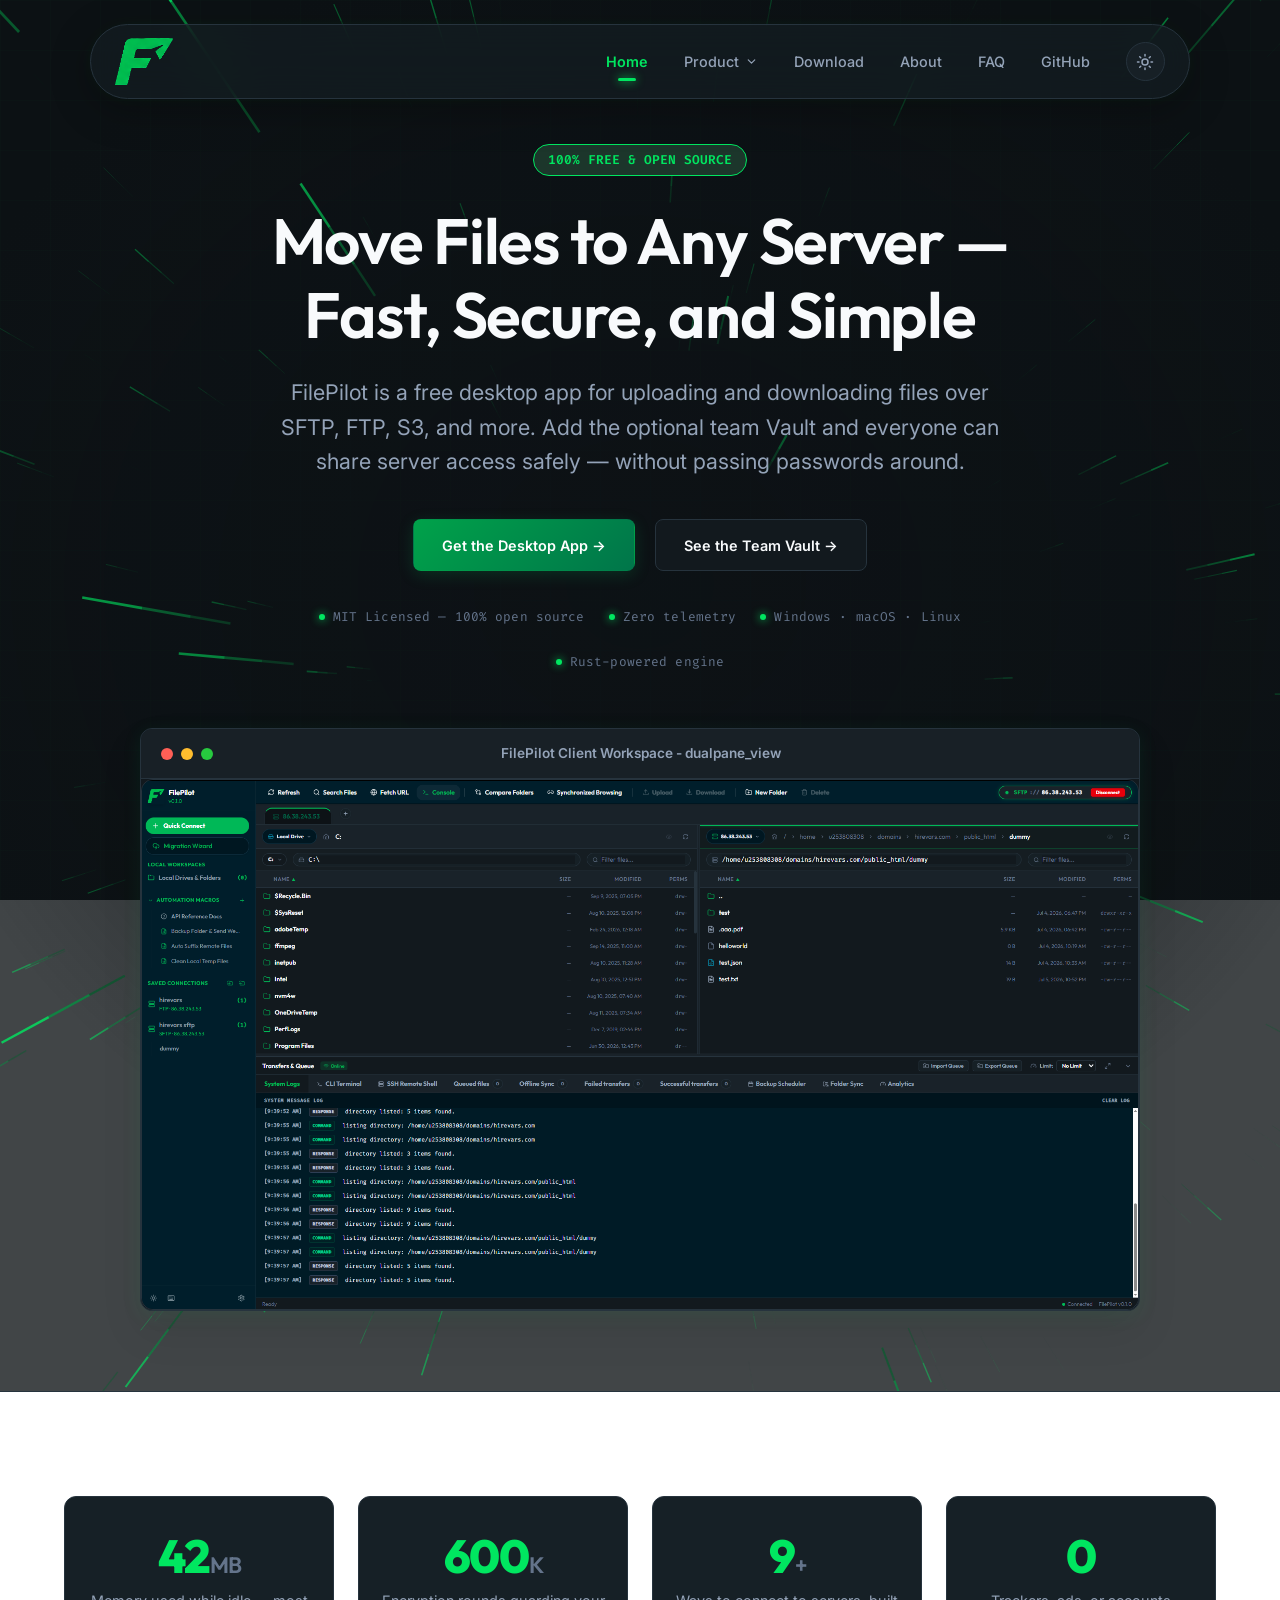
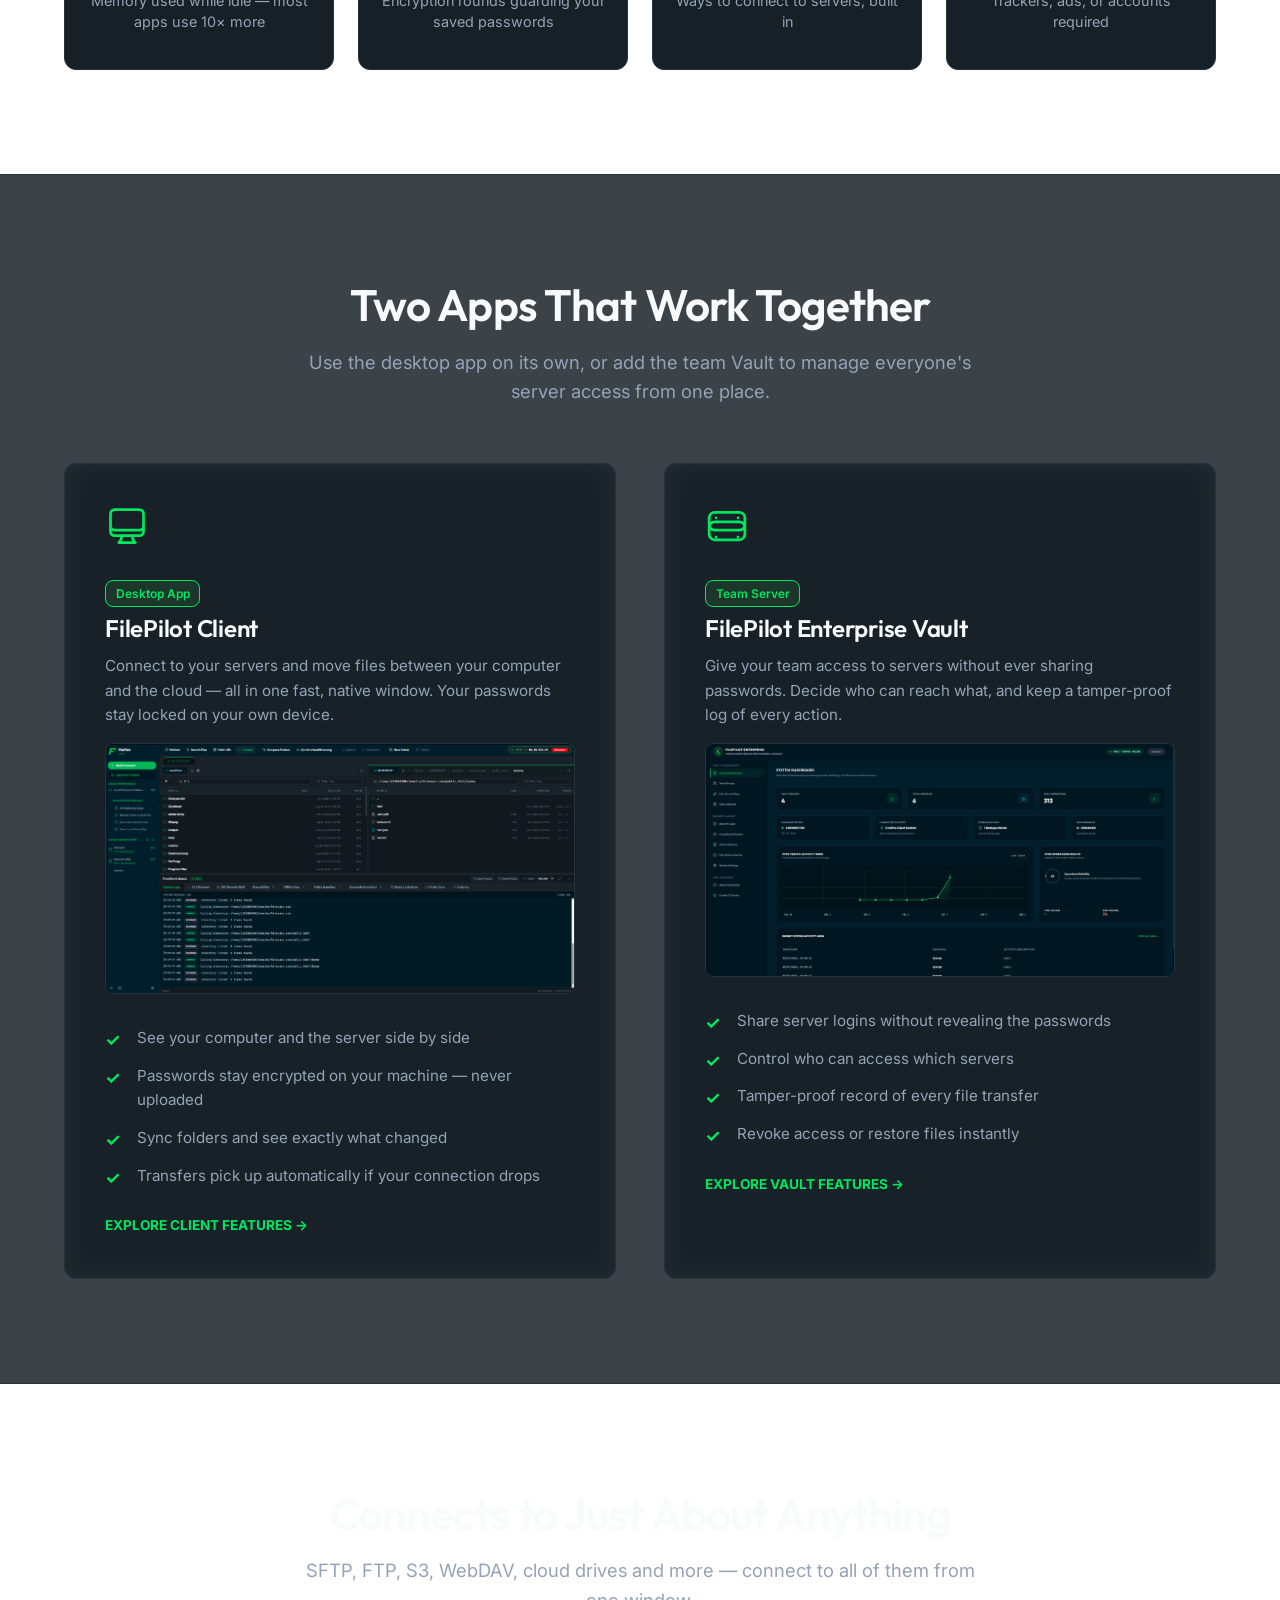
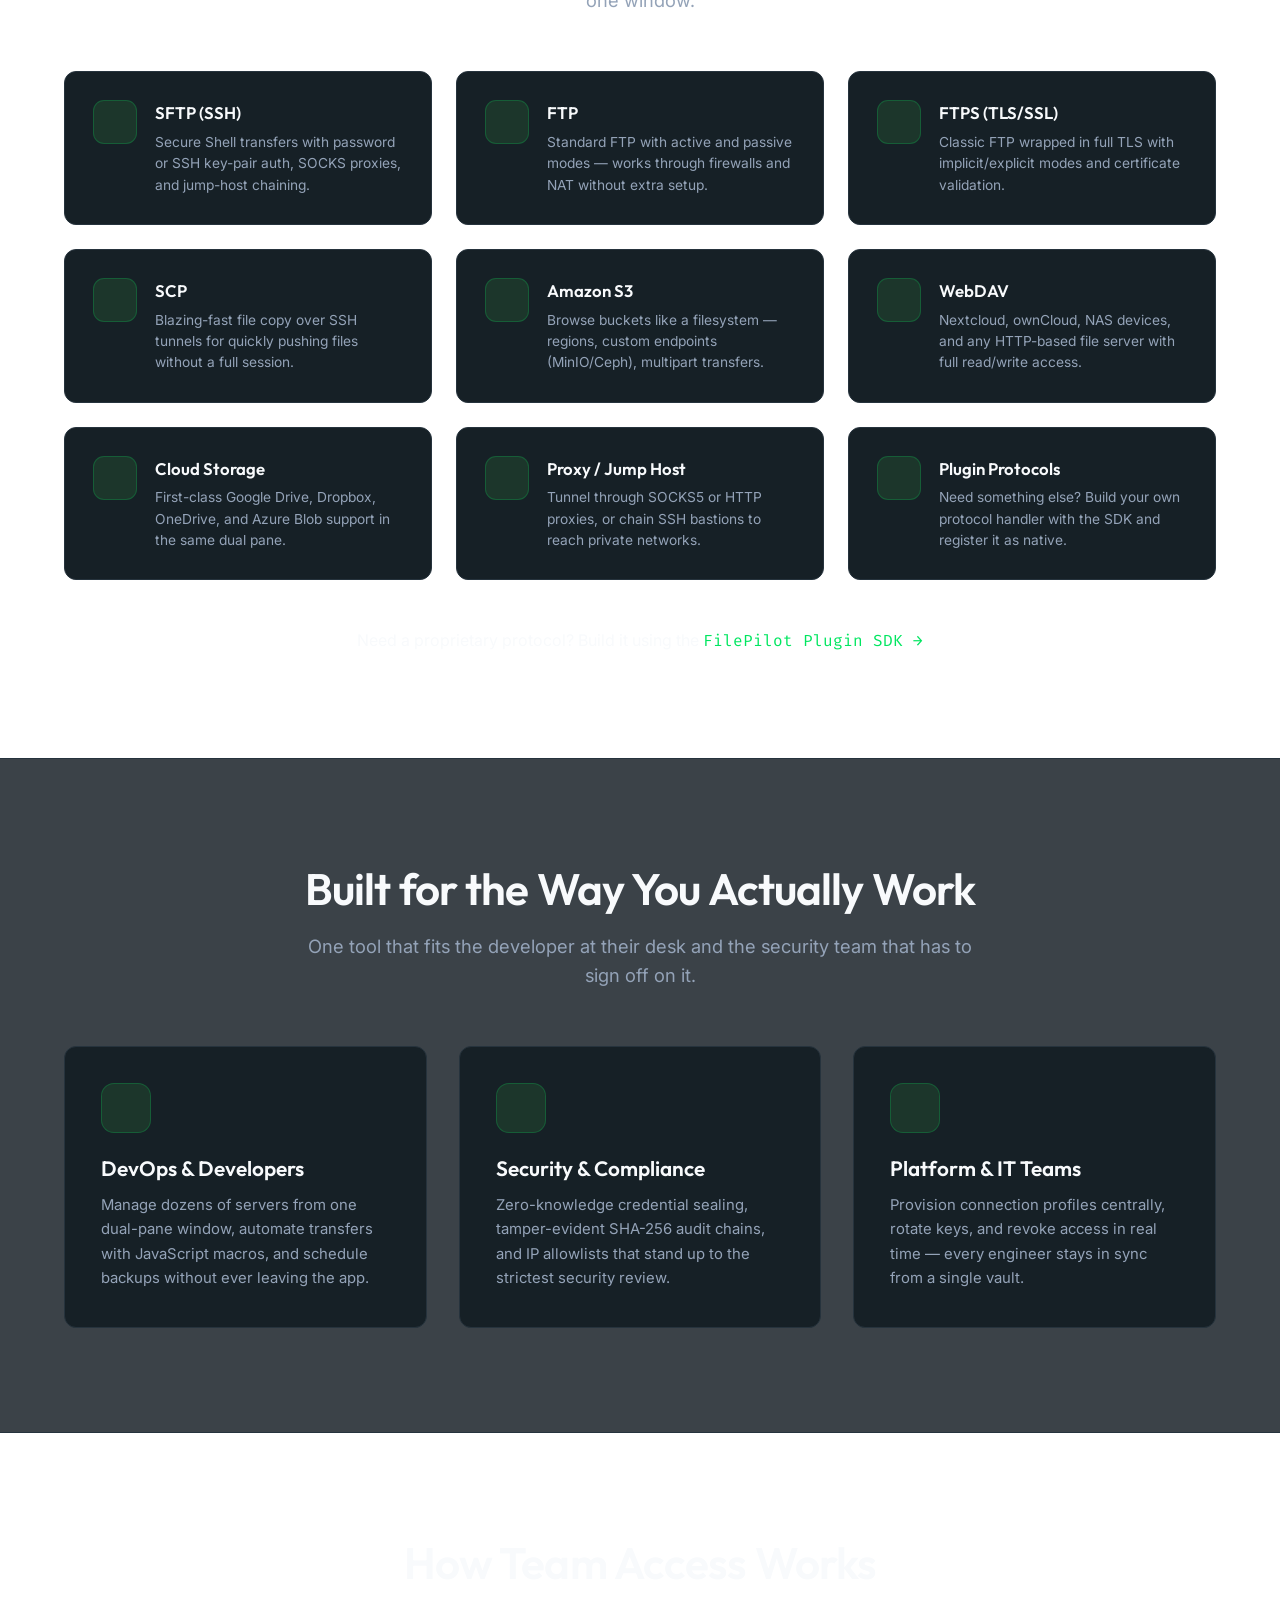
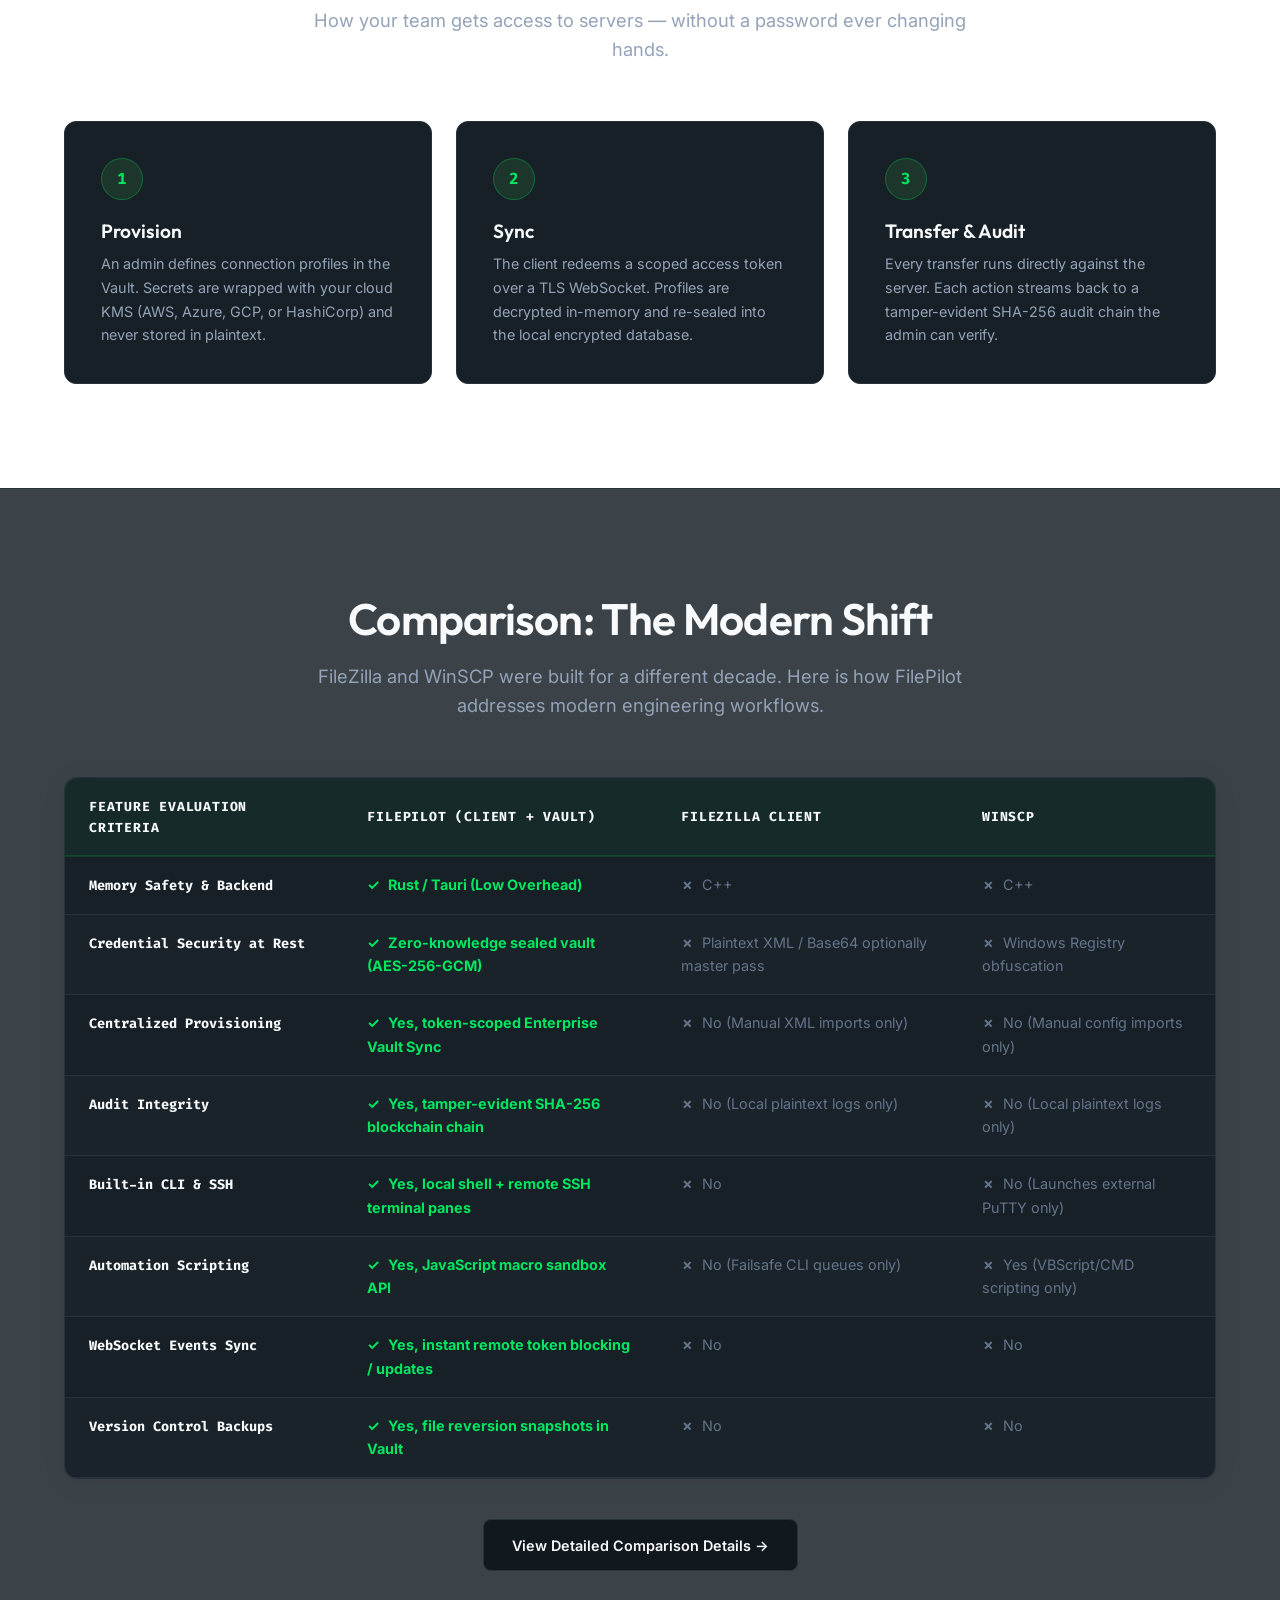
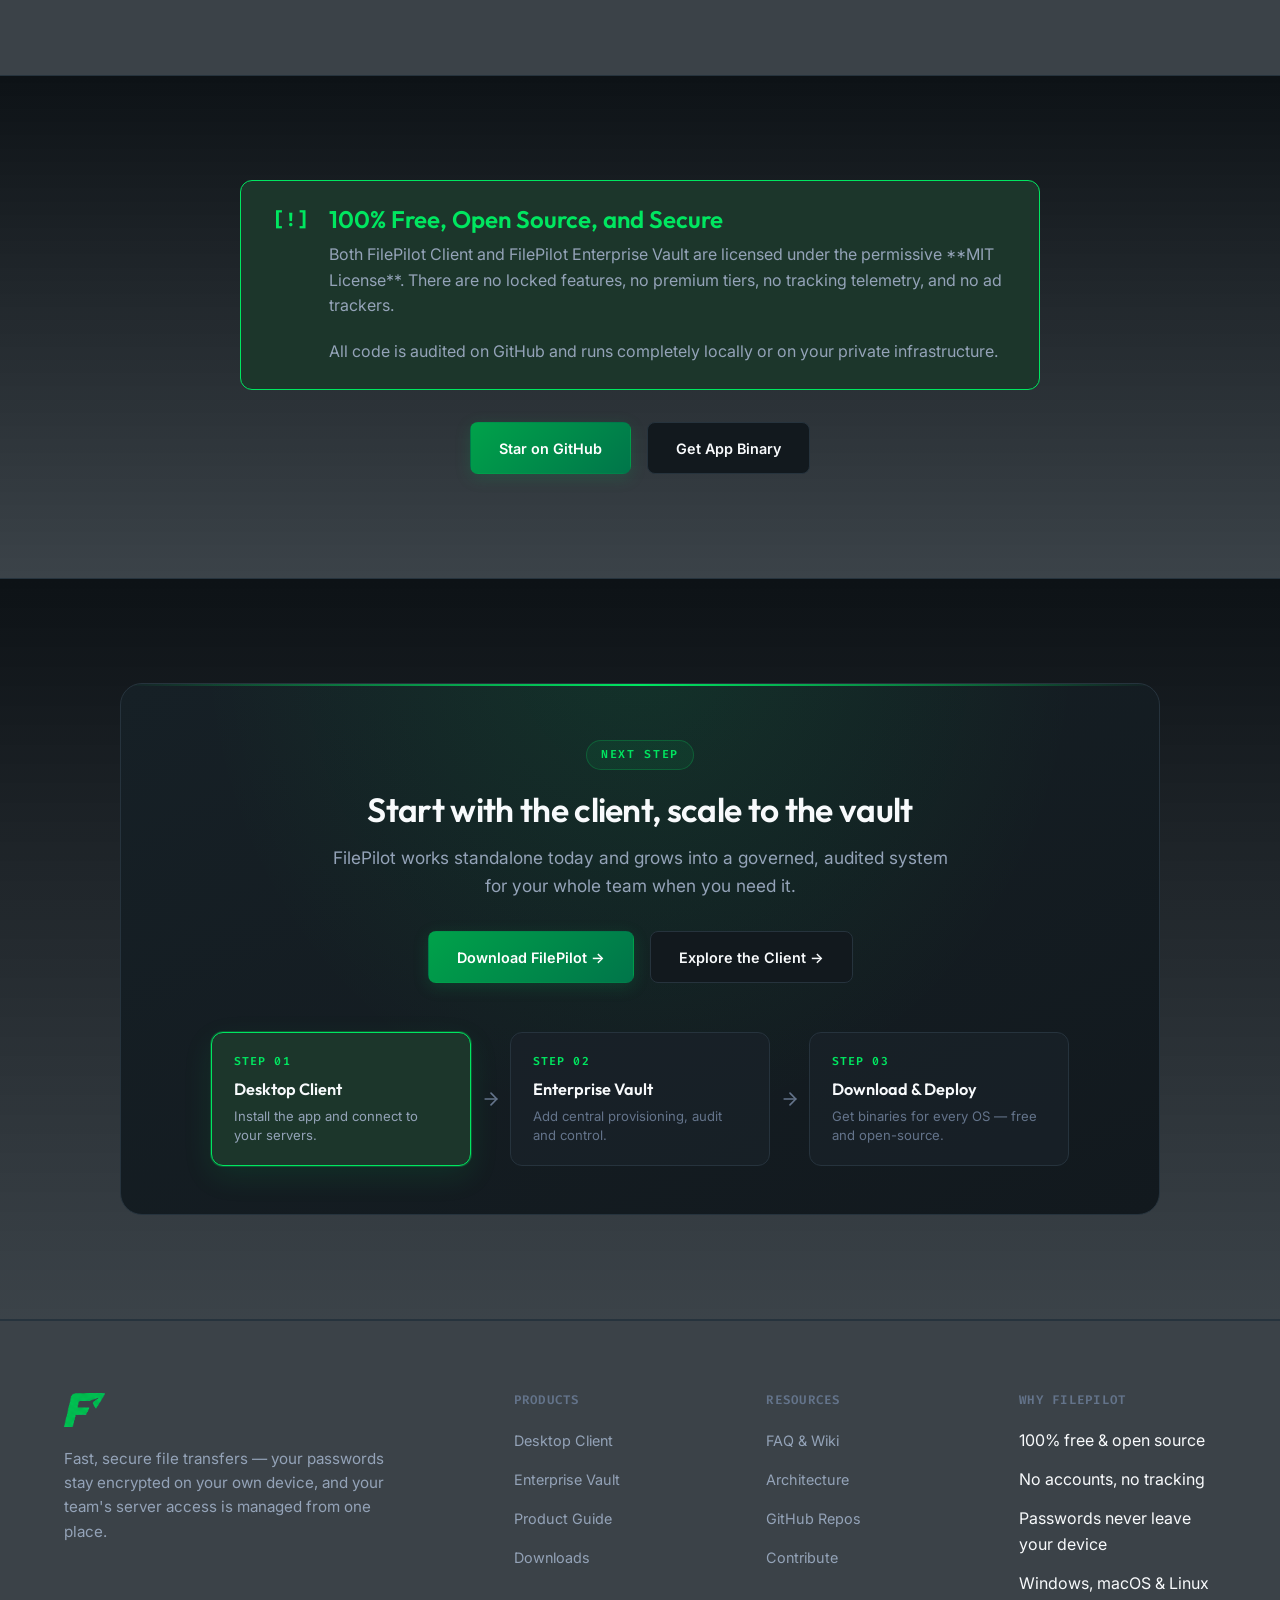
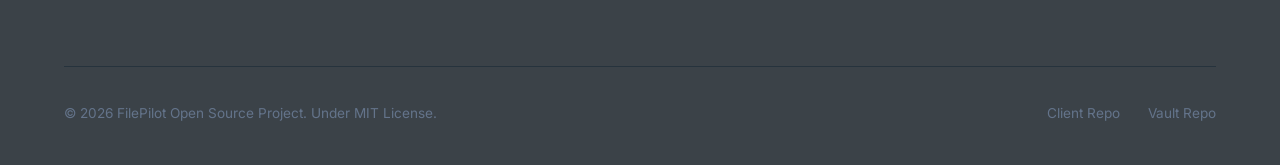
==== commit 26c30f43: "misc: ai website ph 1" ====
--- a/index.html
+++ b/index.html
@@ -1,13 +1,16 @@
 <!DOCTYPE html>
 <html lang="en" data-theme="dark">
+
 <head>
   <meta charset="UTF-8">
   <meta name="viewport" content="width=device-width, initial-scale=1.0">
   <title>FilePilot — Fast, Secure File Transfers for Any Server</title>
-  <meta name="description" content="FilePilot is a free desktop app for moving files to and from your servers over SFTP, FTP, S3 and more. Add the optional team Vault to share server access safely, without passing passwords around.">
+  <meta name="description"
+    content="FilePilot is a free desktop app for moving files to and from your servers over SFTP, FTP, S3 and more. Add the optional team Vault to share server access safely, without passing passwords around.">
   <link rel="stylesheet" href="css/style.css">
   <script src="https://unpkg.com/lucide@latest"></script>
 </head>
+
 <body>
   <!-- Header -->
   <header>
@@ -19,7 +22,11 @@
       <nav>
         <a href="index.html" class="nav-link">Home</a>
         <div class="nav-group">
-          <button class="nav-trigger" aria-haspopup="true" aria-expanded="false">Product <svg xmlns="http://www.w3.org/2000/svg" viewBox="0 0 24 24" fill="none" stroke="currentColor" stroke-width="2.2" stroke-linecap="round" stroke-linejoin="round"><polyline points="6 9 12 15 18 9"></polyline></svg></button>
+          <button class="nav-trigger" aria-haspopup="true" aria-expanded="false">Product <svg
+              xmlns="http://www.w3.org/2000/svg" viewBox="0 0 24 24" fill="none" stroke="currentColor"
+              stroke-width="2.2" stroke-linecap="round" stroke-linejoin="round">
+              <polyline points="6 9 12 15 18 9"></polyline>
+            </svg></button>
           <div class="nav-dropdown">
             <a href="products.html">Product Overview<small>Compare client &amp; vault</small></a>
             <a href="client.html">Desktop Client<small>Dual-pane transfer app</small></a>
@@ -41,13 +48,14 @@
       <span class="hero-tag">100% FREE &amp; OPEN SOURCE</span>
       <h1>Move Files to Any Server &mdash;<br>Fast, Secure, and Simple</h1>
       <p class="hero-subtitle">
-        FilePilot is a free desktop app for uploading and downloading files over SFTP, FTP, S3, and more. Add the optional team Vault and everyone can share server access safely &mdash; without passing passwords around.
+        FilePilot is a free desktop app for uploading and downloading files over SFTP, FTP, S3, and more. Add the
+        optional team Vault and everyone can share server access safely &mdash; without passing passwords around.
       </p>
       <div class="hero-cta mb-3">
         <a href="client.html" class="btn btn-primary">Get the Desktop App &rarr;</a>
         <a href="enterprise.html" class="btn btn-secondary">See the Team Vault &rarr;</a>
       </div>
-      
+
       <div class="hero-trust">
         <span>MIT Licensed &mdash; 100% open source</span>
         <span>Zero telemetry</span>
@@ -66,7 +74,8 @@
           <div style="width: 50px;"></div>
         </div>
         <div class="screenshot-container" data-caption="FilePilot Desktop Client Workspace Dashboard">
-          <img src="client/pasted-1783311139724-0.png" alt="FilePilot Desktop Client Graphical Interface" style="width: 100%; height: auto; display: block;">
+          <img src="client/pasted-1783311009047-0.png" alt="FilePilot Desktop Client Graphical Interface"
+            style="width: 100%; height: auto; display: block;">
           <div class="screenshot-overlay">
             <span class="zoom-icon">[ ZOOM VIEW ]</span>
           </div>
@@ -104,63 +113,78 @@
     <div class="container">
       <div class="section-header">
         <h2>Two Apps That Work Together</h2>
-        <p>Use the desktop app on its own, or add the team Vault to manage everyone&#x27;s server access from one place.</p>
+        <p>Use the desktop app on its own, or add the team Vault to manage everyone&#x27;s server access from one place.
+        </p>
       </div>
       <div class="grid-2">
         <!-- Client Card -->
         <div class="card reveal-on-scroll">
           <div class="card-icon">
-            <svg xmlns="http://www.w3.org/2000/svg" fill="none" viewBox="0 0 24 24" stroke-width="1.5" stroke="currentColor">
-              <path stroke-linecap="round" stroke-linejoin="round" d="M9 17.25v1.007a3 3 0 01-.879 2.122L7.5 21h9l-.621-.621A3 3 0 0115 18.257V17.25m6-12V15a2.25 2.25 0 01-2.25 2.25H5.25A2.25 2.25 0 013 15V5.25m18 0A2.25 2.25 0 0018.75 3H5.25A2.25 2.25 0 003 5.25m18 0V12a2.25 2.25 0 01-2.25 2.25H5.25A2.25 2.25 0 013 12V5.25" />
+            <svg xmlns="http://www.w3.org/2000/svg" fill="none" viewBox="0 0 24 24" stroke-width="1.5"
+              stroke="currentColor">
+              <path stroke-linecap="round" stroke-linejoin="round"
+                d="M9 17.25v1.007a3 3 0 01-.879 2.122L7.5 21h9l-.621-.621A3 3 0 0115 18.257V17.25m6-12V15a2.25 2.25 0 01-2.25 2.25H5.25A2.25 2.25 0 013 15V5.25m18 0A2.25 2.25 0 0018.75 3H5.25A2.25 2.25 0 003 5.25m18 0V12a2.25 2.25 0 01-2.25 2.25H5.25A2.25 2.25 0 013 12V5.25" />
             </svg>
           </div>
           <span class="badge accent">Desktop App</span>
           <h3 class="card-title">FilePilot Client</h3>
-          <p class="mb-2">Connect to your servers and move files between your computer and the cloud &mdash; all in one fast, native window. Your passwords stay locked on your own device.</p>
-          
+          <p class="mb-2">Connect to your servers and move files between your computer and the cloud &mdash; all in one
+            fast, native window. Your passwords stay locked on your own device.</p>
+
           <!-- Actual Screenshot Preview of Client -->
-          <div class="screenshot-container mb-2" data-caption="FilePilot Desktop Client Split Pane View" style="border: 1px solid var(--border-color); border-radius: var(--radius-sm); overflow: hidden; margin-top: 1rem;">
-            <img src="client/pasted-1783311121266-0.png" alt="FilePilot Split Pane Browser UI" style="width: 100%; height: auto;">
+          <div class="screenshot-container mb-2" data-caption="FilePilot Desktop Client Split Pane View"
+            style="border: 1px solid var(--border-color); border-radius: var(--radius-sm); overflow: hidden; margin-top: 1rem;">
+            <img src="client/pasted-1783311009047-0.png" alt="FilePilot Split Pane Browser UI"
+              style="width: 100%; height: auto;">
             <div class="screenshot-overlay">
               <span class="zoom-icon">[ ZOOM ]</span>
             </div>
           </div>
-          
+
           <ul class="feature-list-check">
             <li>See your computer and the server side by side</li>
             <li>Passwords stay encrypted on your machine &mdash; never uploaded</li>
             <li>Sync folders and see exactly what changed</li>
             <li>Transfers pick up automatically if your connection drops</li>
           </ul>
-          <a href="client.html" style="font-family: var(--font-sans); font-size: 0.85rem; font-weight: bold; text-transform: uppercase;">Explore Client Features &rarr;</a>
+          <a href="client.html"
+            style="font-family: var(--font-sans); font-size: 0.85rem; font-weight: bold; text-transform: uppercase;">Explore
+            Client Features &rarr;</a>
         </div>
 
         <!-- Enterprise Card -->
         <div class="card reveal-on-scroll">
           <div class="card-icon">
-            <svg xmlns="http://www.w3.org/2000/svg" fill="none" viewBox="0 0 24 24" stroke-width="1.5" stroke="currentColor">
-              <path stroke-linecap="round" stroke-linejoin="round" d="M5.25 14.25h13.5m-13.5 0a3 3 0 01-3-3V7.5a3 3 0 013-3h13.5a3 3 0 013 3v3.75a3 3 0 01-3 3zm0 5.25h13.5m-13.5 0a3 3 0 01-3-3v-3.75a3 3 0 013-3h13.5a3 3 0 013 3v3.75a3 3 0 01-3 3zM6 7.5h.008v.008H6V7.5zm0 10.5h.008v.008H6V18.008zM18 7.5h.008v.008H18V7.5zm0 10.5h.008v.008H18V18.008z" />
+            <svg xmlns="http://www.w3.org/2000/svg" fill="none" viewBox="0 0 24 24" stroke-width="1.5"
+              stroke="currentColor">
+              <path stroke-linecap="round" stroke-linejoin="round"
+                d="M5.25 14.25h13.5m-13.5 0a3 3 0 01-3-3V7.5a3 3 0 013-3h13.5a3 3 0 013 3v3.75a3 3 0 01-3 3zm0 5.25h13.5m-13.5 0a3 3 0 01-3-3v-3.75a3 3 0 013-3h13.5a3 3 0 013 3v3.75a3 3 0 01-3 3zM6 7.5h.008v.008H6V7.5zm0 10.5h.008v.008H6V18.008zM18 7.5h.008v.008H18V7.5zm0 10.5h.008v.008H18V18.008z" />
             </svg>
           </div>
           <span class="badge accent">Team Server</span>
           <h3 class="card-title">FilePilot Enterprise Vault</h3>
-          <p class="mb-2">Give your team access to servers without ever sharing passwords. Decide who can reach what, and keep a tamper-proof log of every action.</p>
-          
+          <p class="mb-2">Give your team access to servers without ever sharing passwords. Decide who can reach what,
+            and keep a tamper-proof log of every action.</p>
+
           <!-- Actual Screenshot Preview of Enterprise Server -->
-          <div class="screenshot-container mb-2" data-caption="FilePilot Enterprise Vault Admin Console Dashboard" style="border: 1px solid var(--border-color); border-radius: var(--radius-sm); overflow: hidden; margin-top: 1rem;">
-            <img src="enterprise/dashboard.jpg" alt="FilePilot Enterprise Vault Administration Console" style="width: 100%; height: auto;">
+          <div class="screenshot-container mb-2" data-caption="FilePilot Enterprise Vault Admin Console Dashboard"
+            style="border: 1px solid var(--border-color); border-radius: var(--radius-sm); overflow: hidden; margin-top: 1rem;">
+            <img src="enterprise/dashboard.jpg" alt="FilePilot Enterprise Vault Administration Console"
+              style="width: 100%; height: auto;">
             <div class="screenshot-overlay">
               <span class="zoom-icon">[ ZOOM ]</span>
             </div>
           </div>
-          
+
           <ul class="feature-list-check">
             <li>Share server logins without revealing the passwords</li>
             <li>Control who can access which servers</li>
             <li>Tamper-proof record of every file transfer</li>
             <li>Revoke access or restore files instantly</li>
           </ul>
-          <a href="enterprise.html" style="font-family: var(--font-sans); font-size: 0.85rem; font-weight: bold; text-transform: uppercase;">Explore Vault Features &rarr;</a>
+          <a href="enterprise.html"
+            style="font-family: var(--font-sans); font-size: 0.85rem; font-weight: bold; text-transform: uppercase;">Explore
+            Vault Features &rarr;</a>
         </div>
       </div>
     </div>
@@ -178,63 +202,72 @@
           <div class="protocol-ic"><i data-lucide="terminal"></i></div>
           <div>
             <div class="protocol-name">SFTP (SSH)</div>
-            <p class="protocol-desc">Secure Shell transfers with password or SSH key-pair auth, SOCKS proxies, and jump-host chaining.</p>
+            <p class="protocol-desc">Secure Shell transfers with password or SSH key-pair auth, SOCKS proxies, and
+              jump-host chaining.</p>
           </div>
         </div>
         <div class="protocol-card">
           <div class="protocol-ic"><i data-lucide="folder"></i></div>
           <div>
             <div class="protocol-name">FTP</div>
-            <p class="protocol-desc">Standard FTP with active and passive modes &mdash; works through firewalls and NAT without extra setup.</p>
+            <p class="protocol-desc">Standard FTP with active and passive modes &mdash; works through firewalls and NAT
+              without extra setup.</p>
           </div>
         </div>
         <div class="protocol-card">
           <div class="protocol-ic"><i data-lucide="shield-check"></i></div>
           <div>
             <div class="protocol-name">FTPS (TLS/SSL)</div>
-            <p class="protocol-desc">Classic FTP wrapped in full TLS with implicit/explicit modes and certificate validation.</p>
+            <p class="protocol-desc">Classic FTP wrapped in full TLS with implicit/explicit modes and certificate
+              validation.</p>
           </div>
         </div>
         <div class="protocol-card">
           <div class="protocol-ic"><i data-lucide="zap"></i></div>
           <div>
             <div class="protocol-name">SCP</div>
-            <p class="protocol-desc">Blazing-fast file copy over SSH tunnels for quickly pushing files without a full session.</p>
+            <p class="protocol-desc">Blazing-fast file copy over SSH tunnels for quickly pushing files without a full
+              session.</p>
           </div>
         </div>
         <div class="protocol-card">
           <div class="protocol-ic"><i data-lucide="cloud"></i></div>
           <div>
             <div class="protocol-name">Amazon S3</div>
-            <p class="protocol-desc">Browse buckets like a filesystem &mdash; regions, custom endpoints (MinIO/Ceph), multipart transfers.</p>
+            <p class="protocol-desc">Browse buckets like a filesystem &mdash; regions, custom endpoints (MinIO/Ceph),
+              multipart transfers.</p>
           </div>
         </div>
         <div class="protocol-card">
           <div class="protocol-ic"><i data-lucide="hard-drive"></i></div>
           <div>
             <div class="protocol-name">WebDAV</div>
-            <p class="protocol-desc">Nextcloud, ownCloud, NAS devices, and any HTTP-based file server with full read/write access.</p>
+            <p class="protocol-desc">Nextcloud, ownCloud, NAS devices, and any HTTP-based file server with full
+              read/write access.</p>
           </div>
         </div>
         <div class="protocol-card">
           <div class="protocol-ic"><i data-lucide="box"></i></div>
           <div>
             <div class="protocol-name">Cloud Storage</div>
-            <p class="protocol-desc">First-class Google Drive, Dropbox, OneDrive, and Azure Blob support in the same dual pane.</p>
+            <p class="protocol-desc">First-class Google Drive, Dropbox, OneDrive, and Azure Blob support in the same
+              dual pane.</p>
           </div>
         </div>
         <div class="protocol-card">
           <div class="protocol-ic"><i data-lucide="shuffle"></i></div>
           <div>
             <div class="protocol-name">Proxy / Jump Host</div>
-            <p class="protocol-desc">Tunnel through SOCKS5 or HTTP proxies, or chain SSH bastions to reach private networks.</p>
+            <p class="protocol-desc">Tunnel through SOCKS5 or HTTP proxies, or chain SSH bastions to reach private
+              networks.</p>
           </div>
         </div>
         <div class="protocol-card">
           <div class="protocol-ic"><i data-lucide="puzzle"></i></div>
           <div>
             <div class="protocol-name">Plugin Protocols</div>
-            <p class="protocol-desc">Need something else? Build your own protocol handler with the SDK and register it as native.</p>
+            <p class="protocol-desc">Need something else? Build your own protocol handler with the SDK and register it
+              as native.</p>
           </div>
         </div>
       </div>
@@ -256,17 +289,20 @@
         <div class="persona-card">
           <div class="persona-ic"><i data-lucide="code-2"></i></div>
           <h3>DevOps &amp; Developers</h3>
-          <p>Manage dozens of servers from one dual-pane window, automate transfers with JavaScript macros, and schedule backups without ever leaving the app.</p>
+          <p>Manage dozens of servers from one dual-pane window, automate transfers with JavaScript macros, and schedule
+            backups without ever leaving the app.</p>
         </div>
         <div class="persona-card">
           <div class="persona-ic"><i data-lucide="shield"></i></div>
           <h3>Security &amp; Compliance</h3>
-          <p>Zero-knowledge credential sealing, tamper-evident SHA-256 audit chains, and IP allowlists that stand up to the strictest security review.</p>
+          <p>Zero-knowledge credential sealing, tamper-evident SHA-256 audit chains, and IP allowlists that stand up to
+            the strictest security review.</p>
         </div>
         <div class="persona-card">
           <div class="persona-ic"><i data-lucide="users"></i></div>
           <h3>Platform &amp; IT Teams</h3>
-          <p>Provision connection profiles centrally, rotate keys, and revoke access in real time &mdash; every engineer stays in sync from a single vault.</p>
+          <p>Provision connection profiles centrally, rotate keys, and revoke access in real time &mdash; every engineer
+            stays in sync from a single vault.</p>
         </div>
       </div>
     </div>
@@ -283,17 +319,20 @@
         <div class="how-step">
           <div class="how-step-num">1</div>
           <h3>Provision</h3>
-          <p>An admin defines connection profiles in the Vault. Secrets are wrapped with your cloud KMS (AWS, Azure, GCP, or HashiCorp) and never stored in plaintext.</p>
+          <p>An admin defines connection profiles in the Vault. Secrets are wrapped with your cloud KMS (AWS, Azure,
+            GCP, or HashiCorp) and never stored in plaintext.</p>
         </div>
         <div class="how-step">
           <div class="how-step-num">2</div>
           <h3>Sync</h3>
-          <p>The client redeems a scoped access token over a TLS WebSocket. Profiles are decrypted in-memory and re-sealed into the local encrypted database.</p>
+          <p>The client redeems a scoped access token over a TLS WebSocket. Profiles are decrypted in-memory and
+            re-sealed into the local encrypted database.</p>
         </div>
         <div class="how-step">
           <div class="how-step-num">3</div>
           <h3>Transfer &amp; Audit</h3>
-          <p>Every transfer runs directly against the server. Each action streams back to a tamper-evident SHA-256 audit chain the admin can verify.</p>
+          <p>Every transfer runs directly against the server. Each action streams back to a tamper-evident SHA-256 audit
+            chain the admin can verify.</p>
         </div>
       </div>
     </div>
@@ -304,7 +343,8 @@
     <div class="container">
       <div class="section-header">
         <h2>Comparison: The Modern Shift</h2>
-        <p>FileZilla and WinSCP were built for a different decade. Here is how FilePilot addresses modern engineering workflows.</p>
+        <p>FileZilla and WinSCP were built for a different decade. Here is how FilePilot addresses modern engineering
+          workflows.</p>
       </div>
       <div class="table-container">
         <table>
@@ -380,9 +420,11 @@
       <div class="alert-box important" style="max-width: 800px; margin: 0 auto; text-align: left;">
         <span class="alert-icon">[!]</span>
         <div class="alert-content">
-          <h3 class="text-accent" style="margin-bottom: 0.5rem; font-family: var(--font-title);">100% Free, Open Source, and Secure</h3>
+          <h3 class="text-accent" style="margin-bottom: 0.5rem; font-family: var(--font-title);">100% Free, Open Source,
+            and Secure</h3>
           <p>
-            Both FilePilot Client and FilePilot Enterprise Vault are licensed under the permissive **MIT License**. There are no locked features, no premium tiers, no tracking telemetry, and no ad trackers.
+            Both FilePilot Client and FilePilot Enterprise Vault are licensed under the permissive **MIT License**.
+            There are no locked features, no premium tiers, no tracking telemetry, and no ad trackers.
           </p>
           <p class="mt-1">
             All code is audited on GitHub and runs completely locally or on your private infrastructure.
@@ -403,30 +445,39 @@
       <div class="flow-cta">
         <span class="flow-cta-eyebrow">Next step</span>
         <h2>Start with the client, scale to the vault</h2>
-        <p>FilePilot works standalone today and grows into a governed, audited system for your whole team when you need it.</p>
+        <p>FilePilot works standalone today and grows into a governed, audited system for your whole team when you need
+          it.</p>
         <div class="flow-cta-actions">
-        <a href="download.html" class="btn btn-primary">Download FilePilot →</a>
-        <a href="client.html" class="btn btn-secondary">Explore the Client →</a>
-        </div>
-      <div class="flow-journey">
-        <a class="flow-step active" href="client.html">
-          <span class="flow-step-num">STEP 01</span>
-          <span class="flow-step-title">Desktop Client</span>
-          <span class="flow-step-desc">Install the app and connect to your servers.</span>
-        </a>
-        <div class="flow-arrow"><svg xmlns="http://www.w3.org/2000/svg" viewBox="0 0 24 24" fill="none" stroke="currentColor" stroke-width="2" stroke-linecap="round" stroke-linejoin="round"><line x1="5" y1="12" x2="19" y2="12"></line><polyline points="12 5 19 12 12 19"></polyline></svg></div>
-        <a class="flow-step" href="enterprise.html">
-          <span class="flow-step-num">STEP 02</span>
-          <span class="flow-step-title">Enterprise Vault</span>
-          <span class="flow-step-desc">Add central provisioning, audit and control.</span>
-        </a>
-        <div class="flow-arrow"><svg xmlns="http://www.w3.org/2000/svg" viewBox="0 0 24 24" fill="none" stroke="currentColor" stroke-width="2" stroke-linecap="round" stroke-linejoin="round"><line x1="5" y1="12" x2="19" y2="12"></line><polyline points="12 5 19 12 12 19"></polyline></svg></div>
-        <a class="flow-step" href="download.html">
-          <span class="flow-step-num">STEP 03</span>
-          <span class="flow-step-title">Download &amp; Deploy</span>
-          <span class="flow-step-desc">Get binaries for every OS &mdash; free and open-source.</span>
-        </a>
-      </div>
+          <a href="download.html" class="btn btn-primary">Download FilePilot →</a>
+          <a href="client.html" class="btn btn-secondary">Explore the Client →</a>
+        </div>
+        <div class="flow-journey">
+          <a class="flow-step active" href="client.html">
+            <span class="flow-step-num">STEP 01</span>
+            <span class="flow-step-title">Desktop Client</span>
+            <span class="flow-step-desc">Install the app and connect to your servers.</span>
+          </a>
+          <div class="flow-arrow"><svg xmlns="http://www.w3.org/2000/svg" viewBox="0 0 24 24" fill="none"
+              stroke="currentColor" stroke-width="2" stroke-linecap="round" stroke-linejoin="round">
+              <line x1="5" y1="12" x2="19" y2="12"></line>
+              <polyline points="12 5 19 12 12 19"></polyline>
+            </svg></div>
+          <a class="flow-step" href="enterprise.html">
+            <span class="flow-step-num">STEP 02</span>
+            <span class="flow-step-title">Enterprise Vault</span>
+            <span class="flow-step-desc">Add central provisioning, audit and control.</span>
+          </a>
+          <div class="flow-arrow"><svg xmlns="http://www.w3.org/2000/svg" viewBox="0 0 24 24" fill="none"
+              stroke="currentColor" stroke-width="2" stroke-linecap="round" stroke-linejoin="round">
+              <line x1="5" y1="12" x2="19" y2="12"></line>
+              <polyline points="12 5 19 12 12 19"></polyline>
+            </svg></div>
+          <a class="flow-step" href="download.html">
+            <span class="flow-step-num">STEP 03</span>
+            <span class="flow-step-title">Download &amp; Deploy</span>
+            <span class="flow-step-desc">Get binaries for every OS &mdash; free and open-source.</span>
+          </a>
+        </div>
       </div>
     </div>
   </section>
@@ -438,7 +489,8 @@
           <div class="footer-logo">
             <img src="logo/filepilotico.png" alt="FilePilot Logo" class="flashy-logo">
           </div>
-          <p>Fast, secure file transfers &mdash; your passwords stay encrypted on your own device, and your team&#x27;s server access is managed from one place.</p>
+          <p>Fast, secure file transfers &mdash; your passwords stay encrypted on your own device, and your team&#x27;s
+            server access is managed from one place.</p>
         </div>
         <div>
           <h4 class="footer-links-title">Products</h4>
@@ -479,9 +531,10 @@
   </footer>
 
   <script src="js/main.js"></script>
-  
+
   <div id="premium-bg-mesh"></div>
   <div id="grain-overlay"></div>
   <script src="js/hyperspeed.js"></script>
 </body>
-</html>
+
+</html>
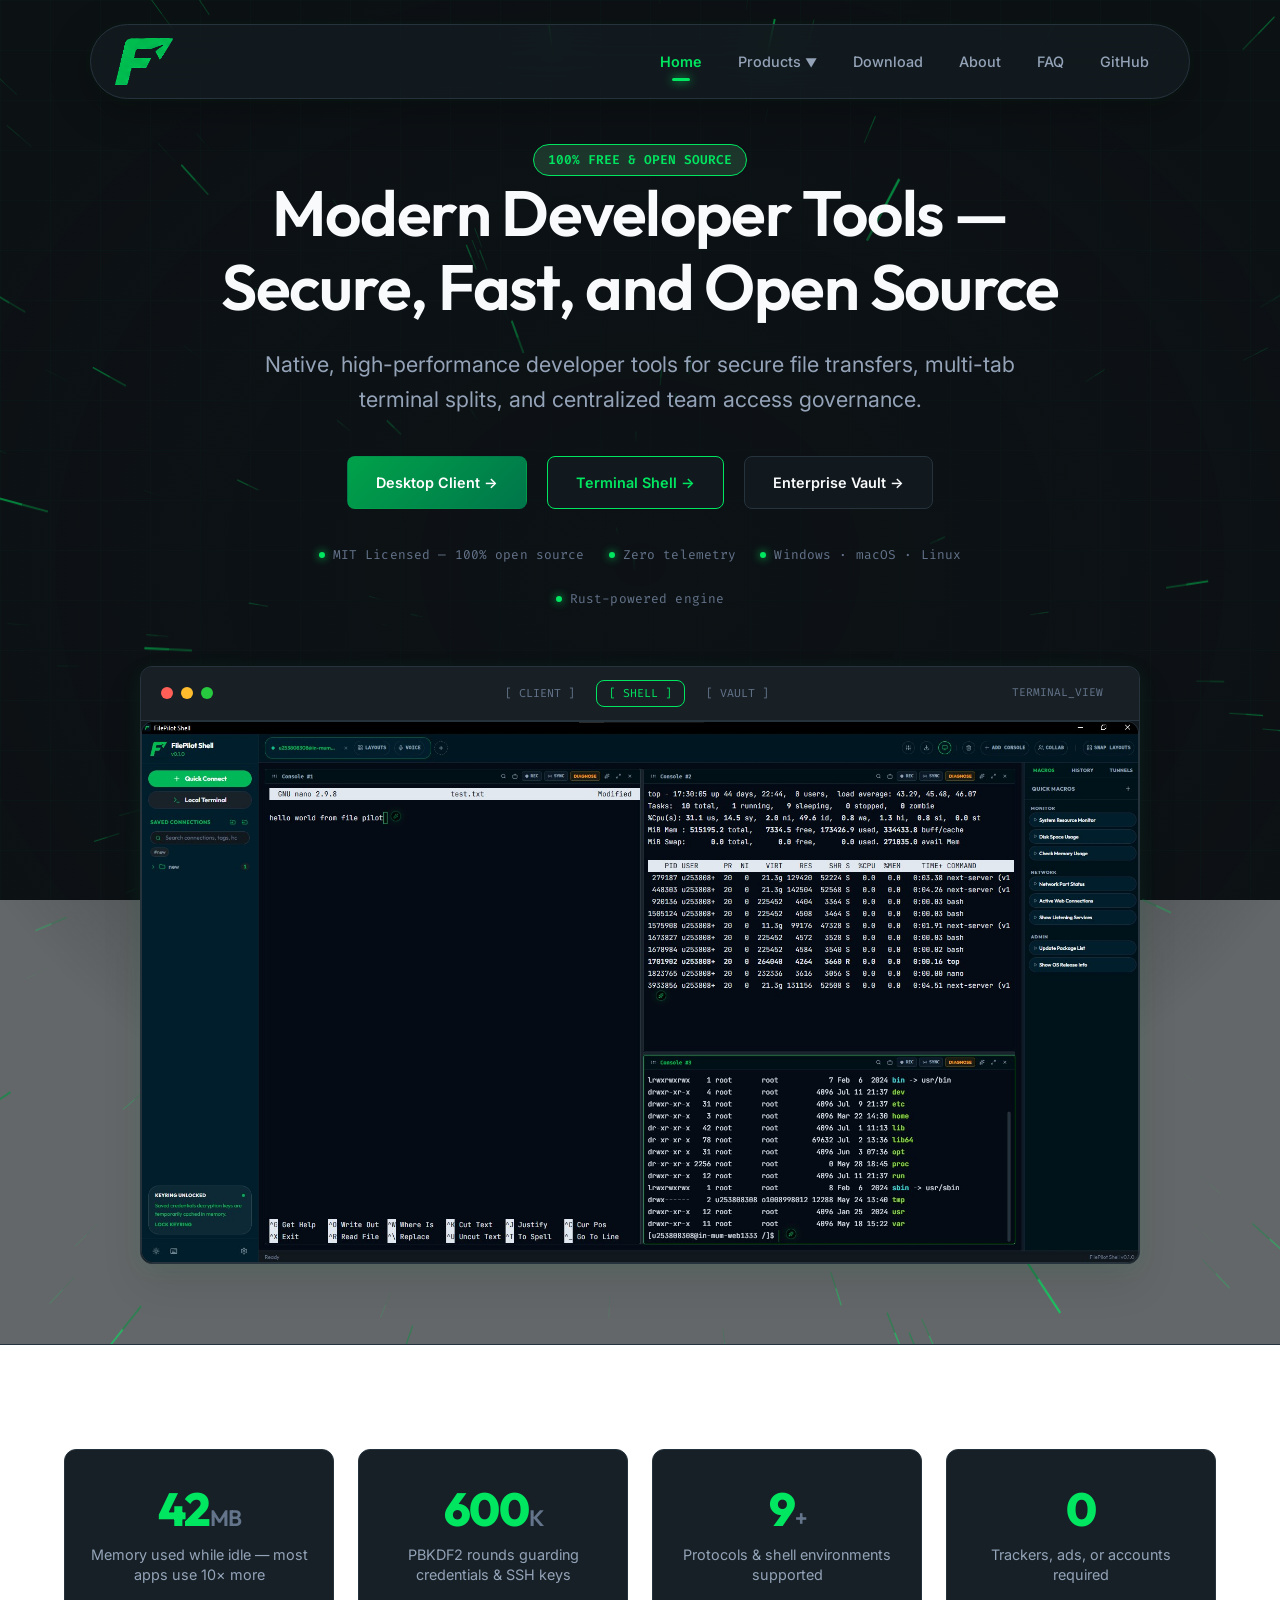
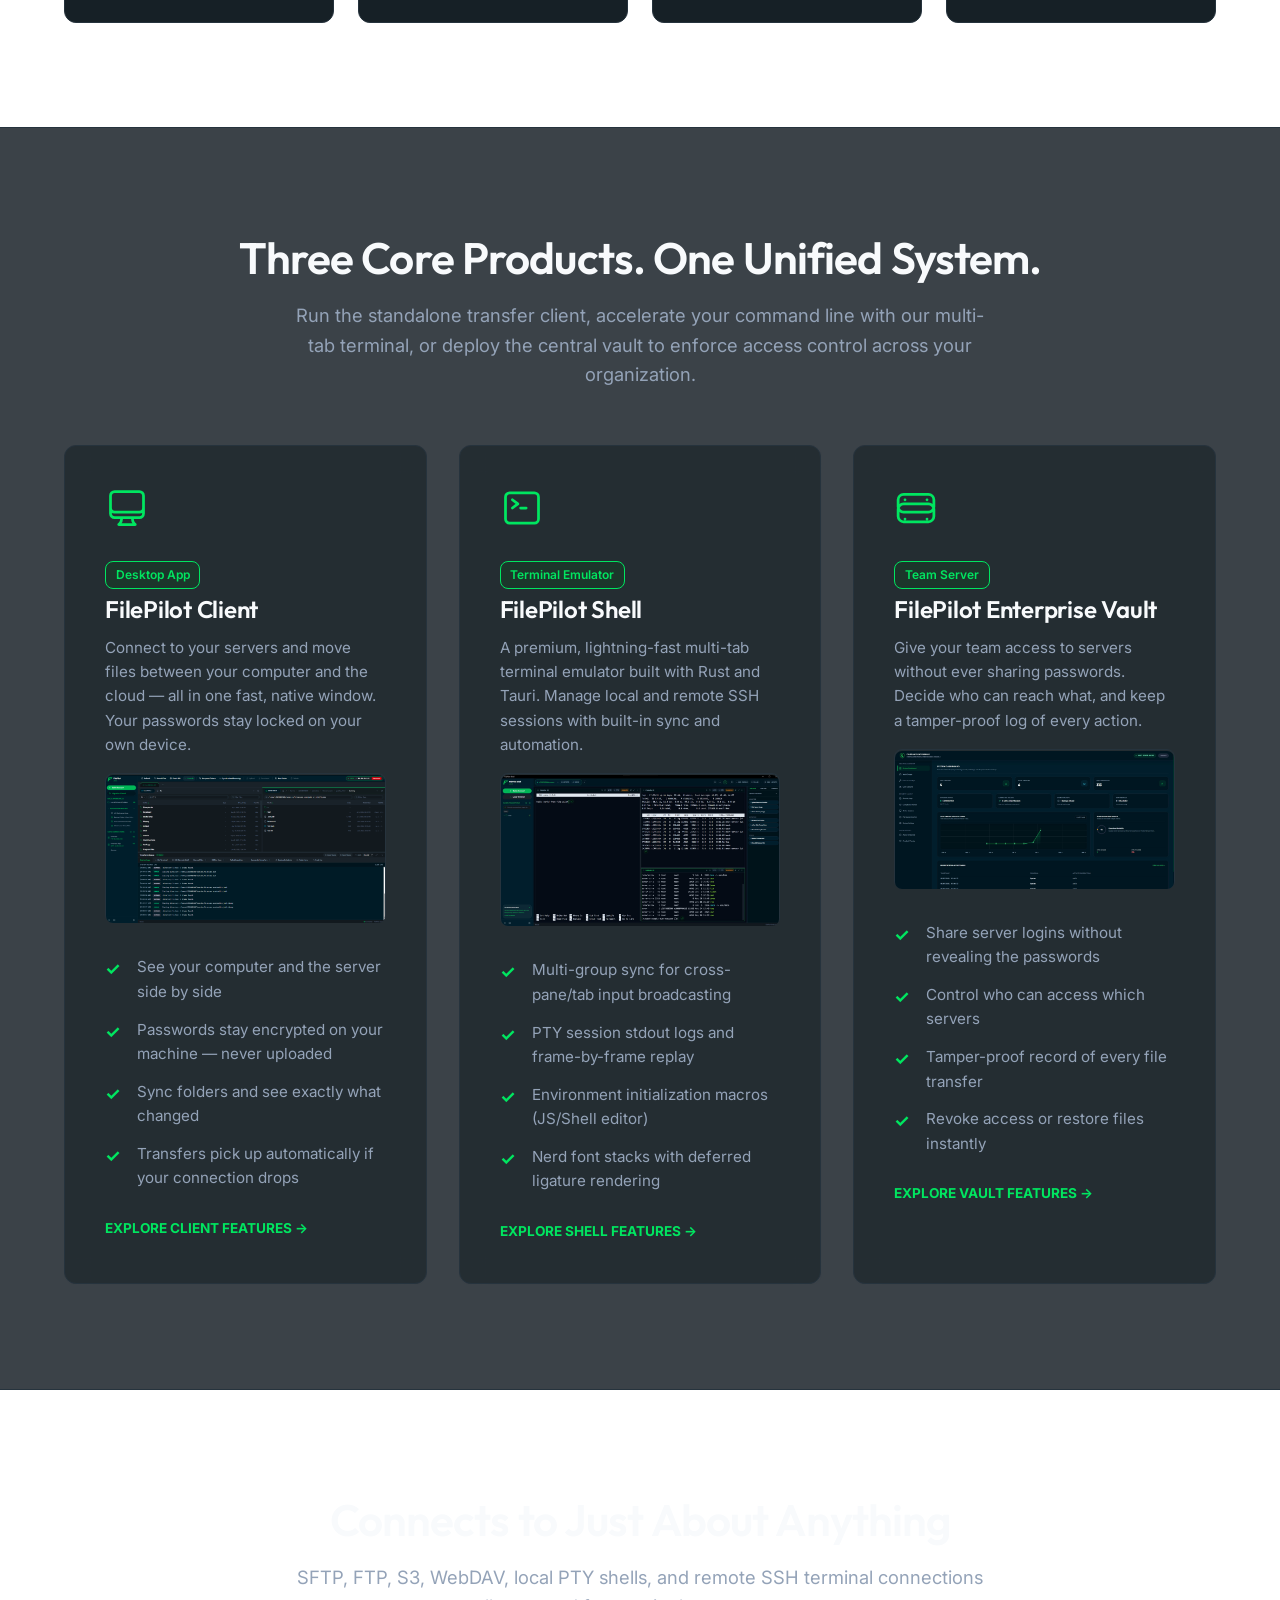
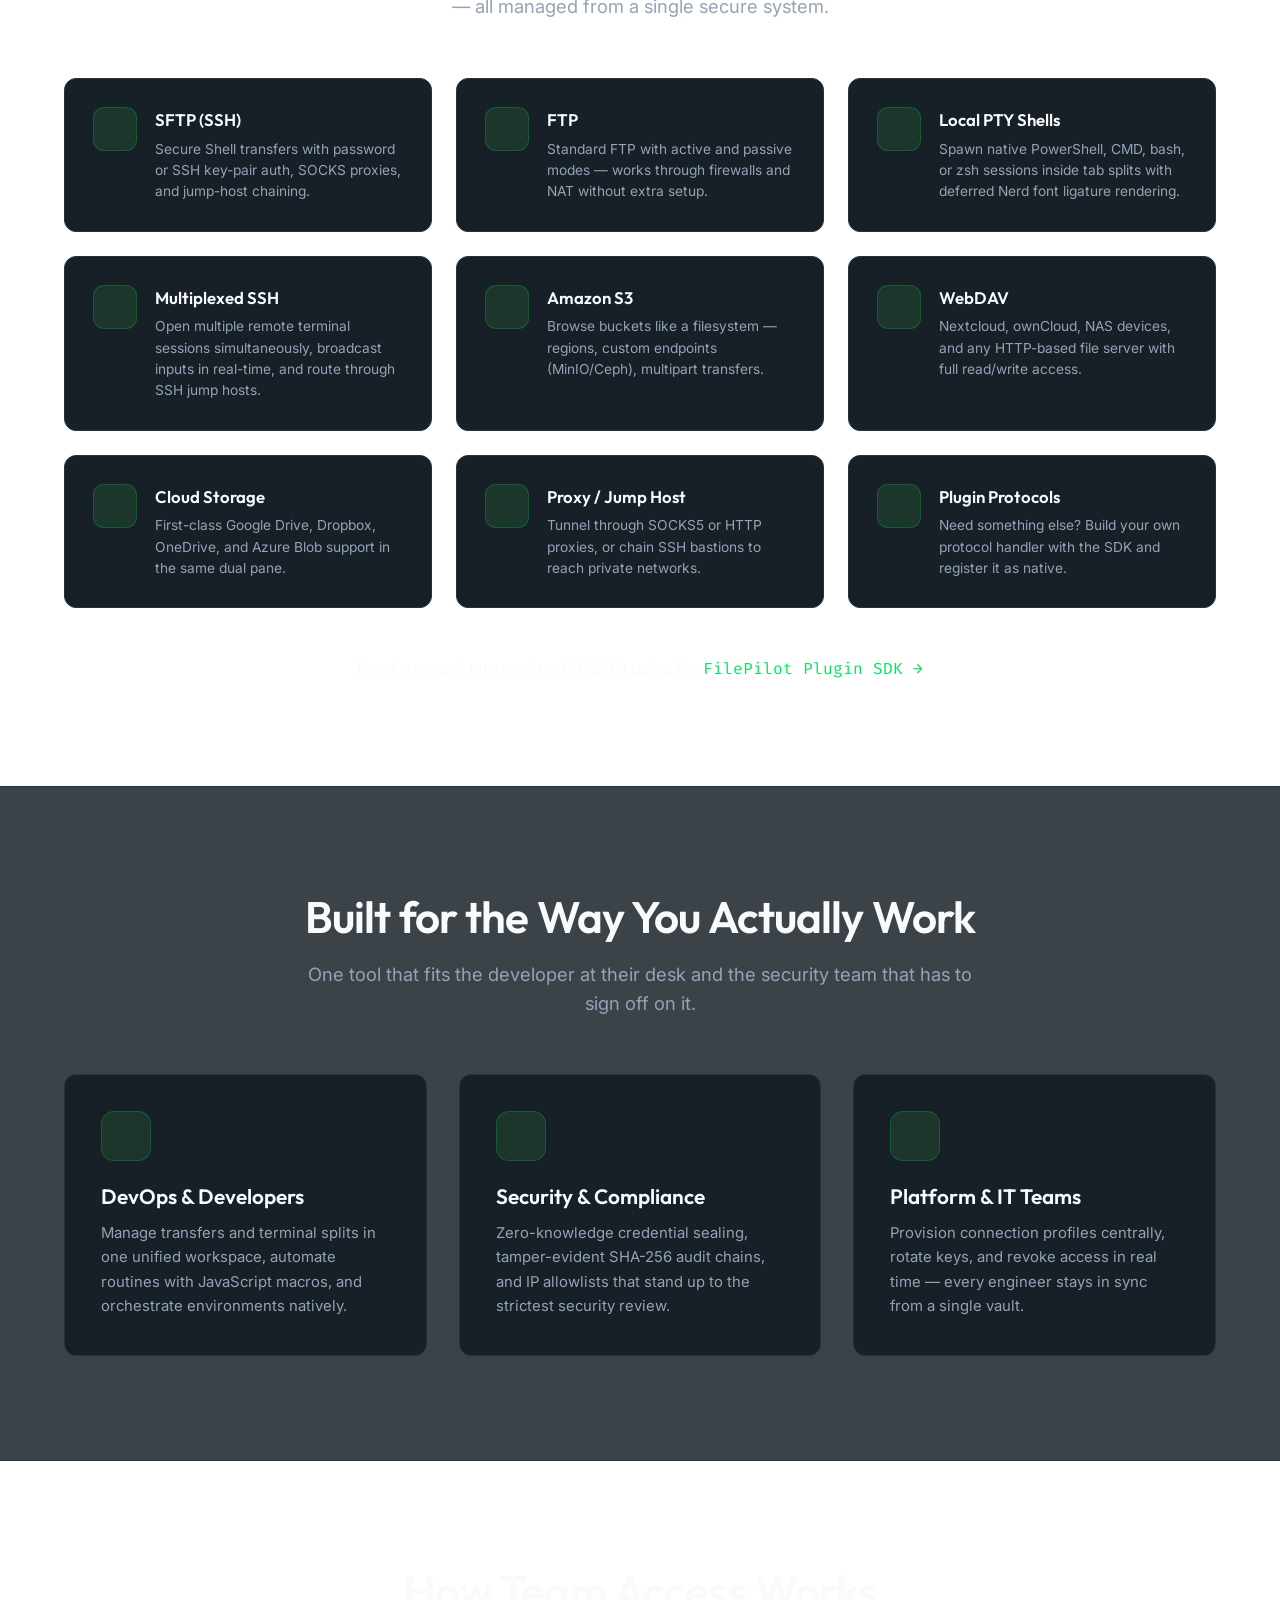
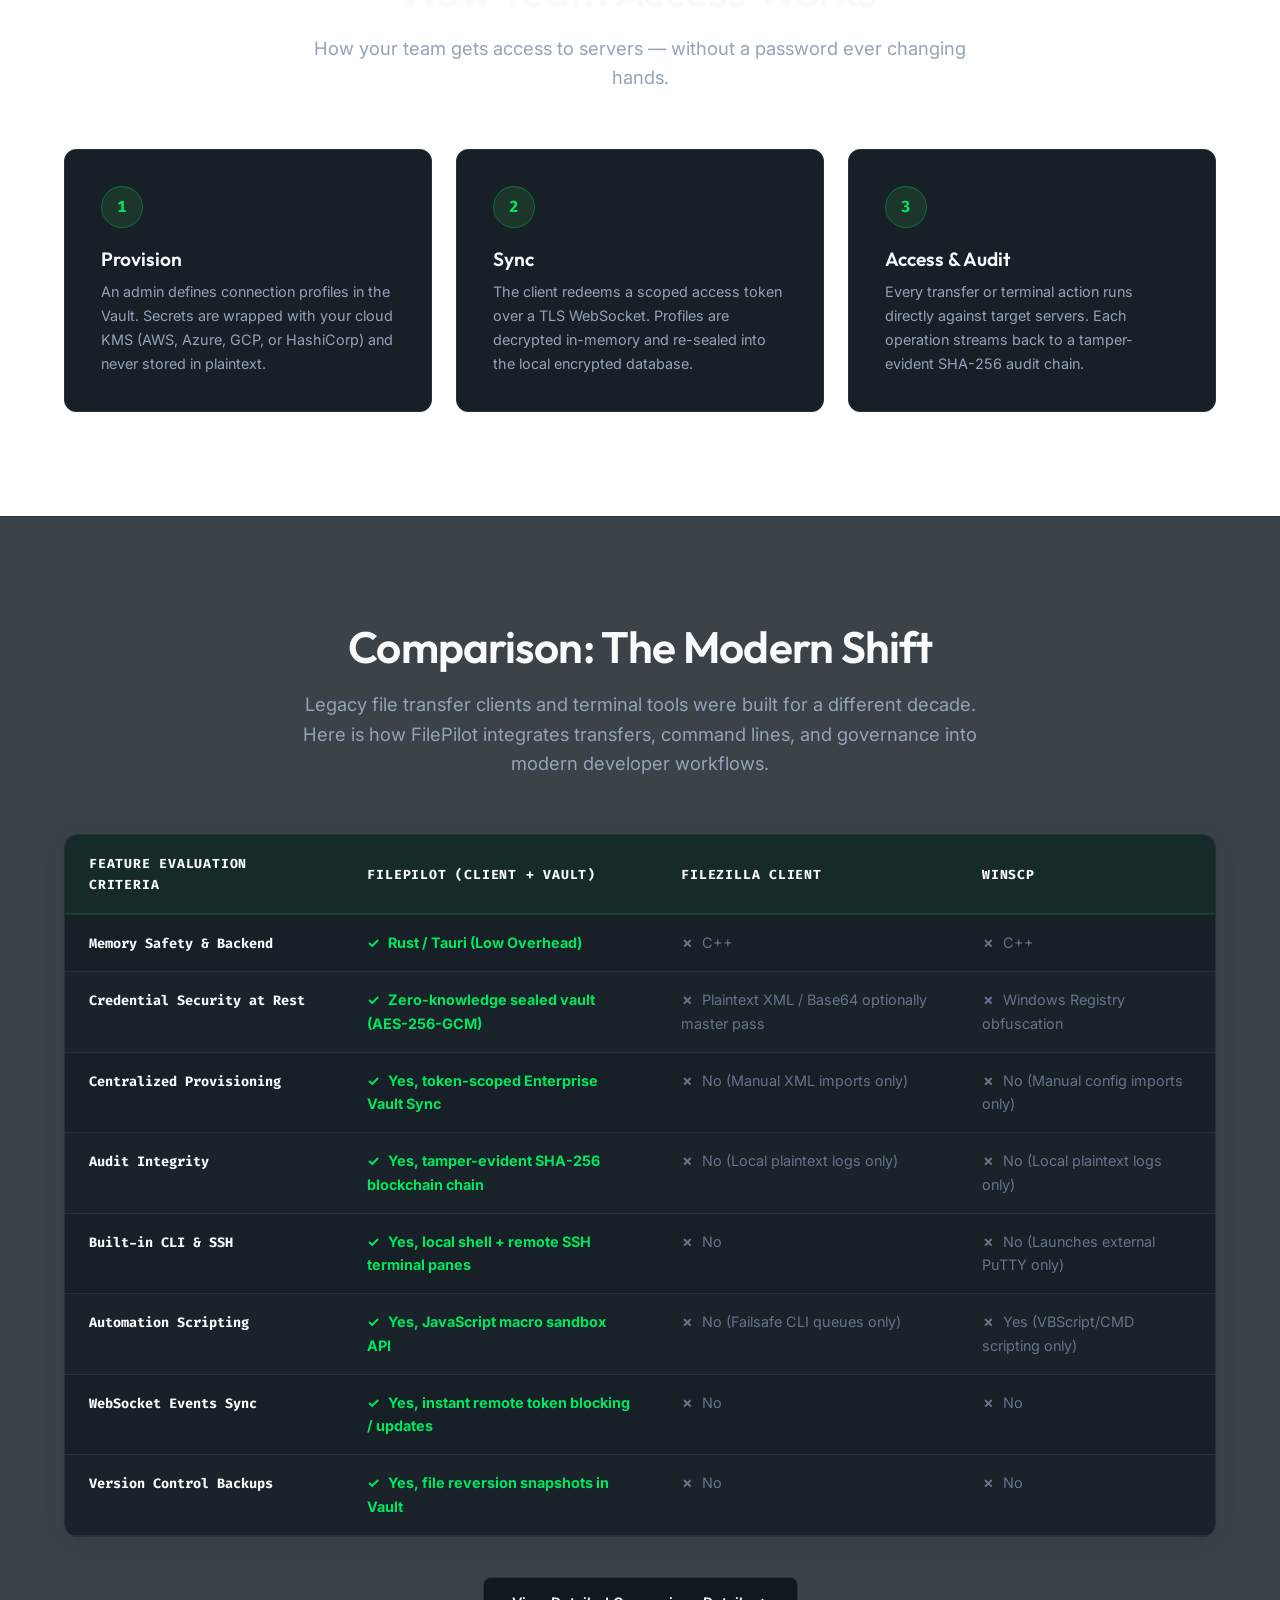
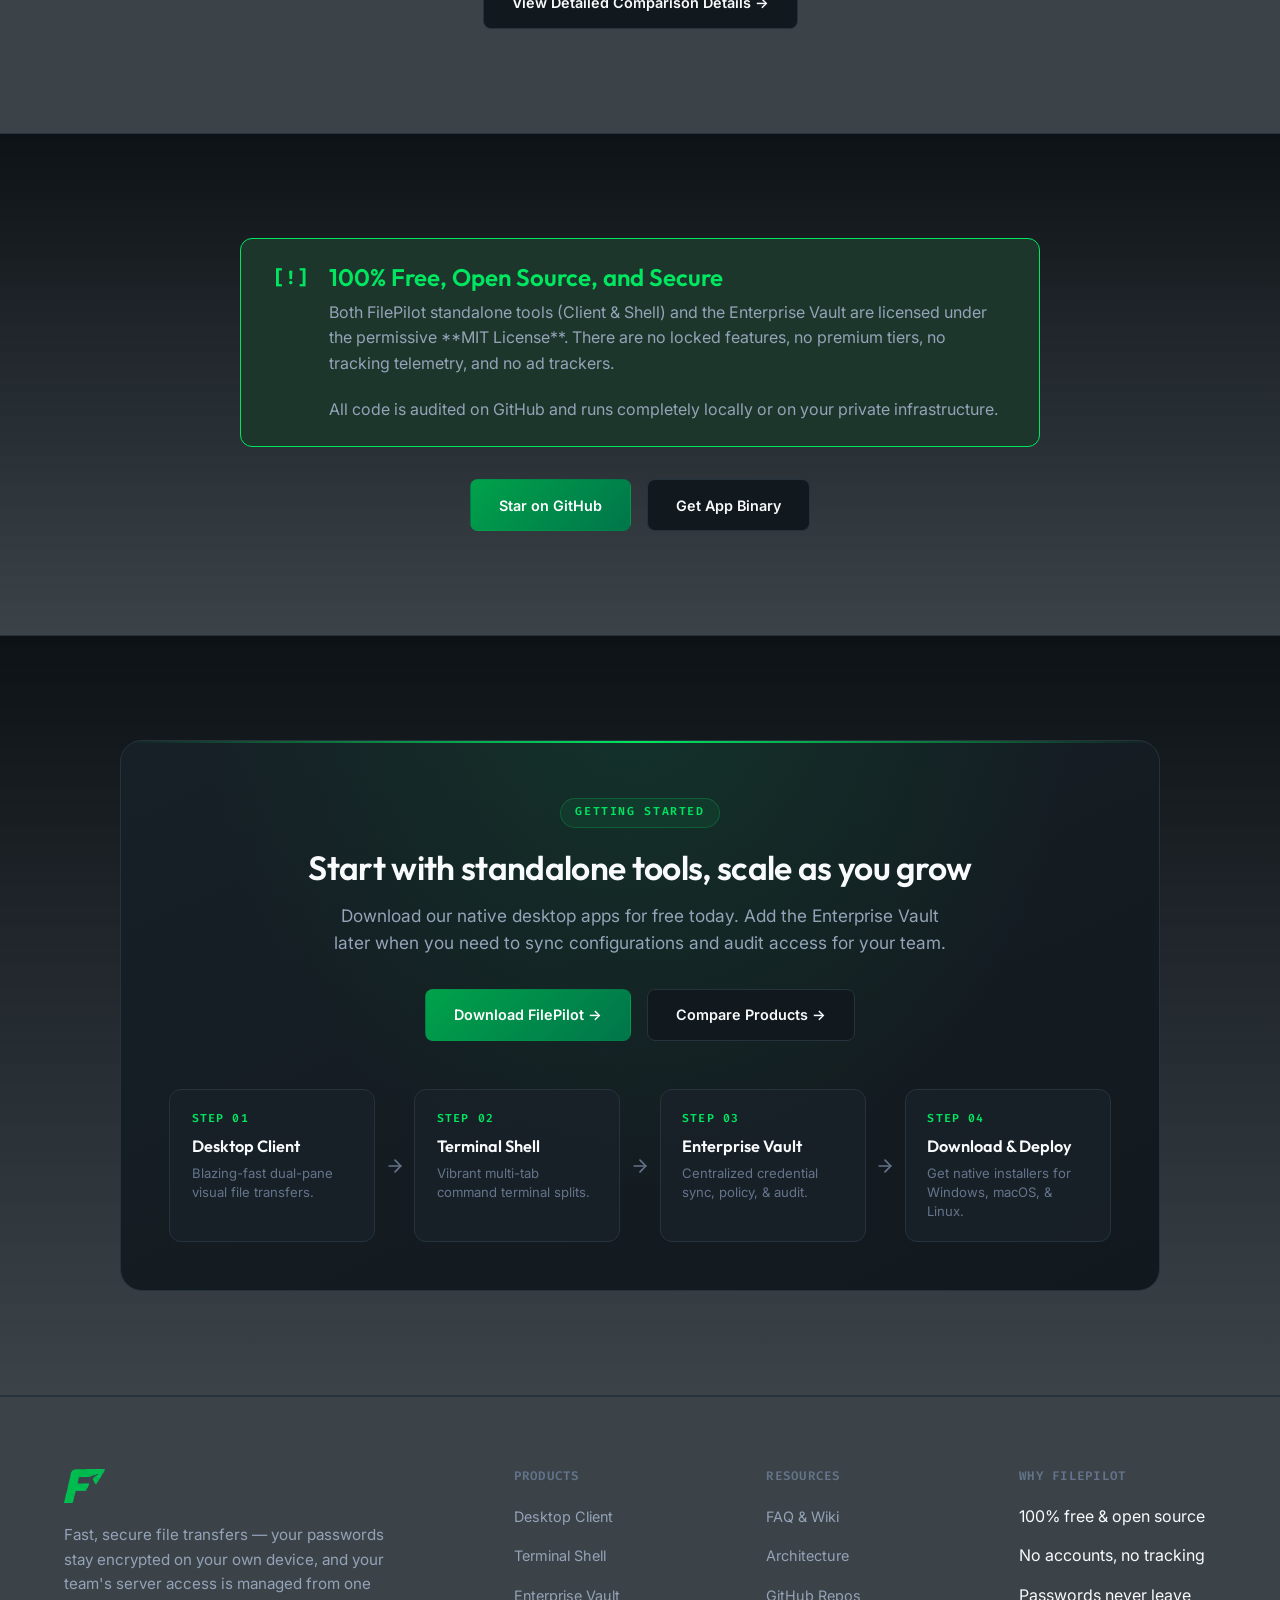
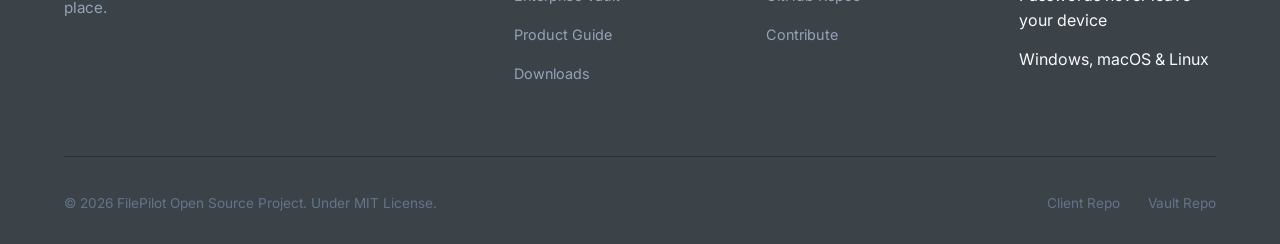
==== commit 81797edd: "Generalize homepage, integrate interactive hero carousel with autorotation, fix package manager comm" ====
--- a/index.html
+++ b/index.html
@@ -8,6 +8,7 @@
   <meta name="description"
     content="FilePilot is a free desktop app for moving files to and from your servers over SFTP, FTP, S3 and more. Add the optional team Vault to share server access safely, without passing passwords around.">
   <link rel="stylesheet" href="css/style.css">
+  <link rel="shortcut icon" type="image/png" href="logo/filepilotico.png">
   <script src="https://unpkg.com/lucide@latest"></script>
 </head>
 
@@ -21,23 +22,19 @@
       <button class="menu-toggle">[ MENU ]</button>
       <nav>
         <a href="index.html" class="nav-link">Home</a>
-        <div class="nav-group">
-          <button class="nav-trigger" aria-haspopup="true" aria-expanded="false">Product <svg
-              xmlns="http://www.w3.org/2000/svg" viewBox="0 0 24 24" fill="none" stroke="currentColor"
-              stroke-width="2.2" stroke-linecap="round" stroke-linejoin="round">
-              <polyline points="6 9 12 15 18 9"></polyline>
-            </svg></button>
-          <div class="nav-dropdown">
-            <a href="products.html">Product Overview<small>Compare client &amp; vault</small></a>
-            <a href="client.html">Desktop Client<small>Dual-pane transfer app</small></a>
-            <a href="enterprise.html">Enterprise Vault<small>Central credential server</small></a>
+        <div class="dropdown">
+          <a href="products.html" class="nav-link dropdown-toggle">Products <span
+              style="font-size: 0.75rem;">▼</span></a>
+          <div class="dropdown-menu">
+            <a href="client.html" class="dropdown-item">Desktop Client</a>
+            <a href="shell.html" class="dropdown-item">Terminal Shell</a>
+            <a href="enterprise.html" class="dropdown-item">Enterprise Vault</a>
           </div>
         </div>
         <a href="download.html" class="nav-link">Download</a>
         <a href="about.html" class="nav-link">About</a>
         <a href="faq.html" class="nav-link">FAQ</a>
         <a href="github.html" class="nav-link">GitHub</a>
-        <button class="theme-toggle" aria-label="Toggle Theme"></button>
       </nav>
     </div>
   </header>
@@ -46,14 +43,16 @@
   <section class="reveal-on-scroll hero">
     <div class="container">
       <span class="hero-tag">100% FREE &amp; OPEN SOURCE</span>
-      <h1>Move Files to Any Server &mdash;<br>Fast, Secure, and Simple</h1>
+      <h1>Modern Developer Tools &mdash;<br>Secure, Fast, and Open Source</h1>
       <p class="hero-subtitle">
-        FilePilot is a free desktop app for uploading and downloading files over SFTP, FTP, S3, and more. Add the
-        optional team Vault and everyone can share server access safely &mdash; without passing passwords around.
+        Native, high-performance developer tools for secure file transfers, multi-tab terminal splits, and centralized
+        team access governance.
       </p>
       <div class="hero-cta mb-3">
-        <a href="client.html" class="btn btn-primary">Get the Desktop App &rarr;</a>
-        <a href="enterprise.html" class="btn btn-secondary">See the Team Vault &rarr;</a>
+        <a href="client.html" class="btn btn-primary">Desktop Client &rarr;</a>
+        <a href="shell.html" class="btn btn-secondary"
+          style="border-color: var(--accent); color: var(--accent);">Terminal Shell &rarr;</a>
+        <a href="enterprise.html" class="btn btn-secondary">Enterprise Vault &rarr;</a>
       </div>
 
       <div class="hero-trust">
@@ -62,19 +61,51 @@
         <span>Windows &middot; macOS &middot; Linux</span>
         <span>Rust-powered engine</span>
       </div>
-      <!-- Actual App Screenshot in Hero Window -->
+      <!-- Actual App Screenshot in Hero Window (Carousel) -->
       <div class="terminal-window" style="max-width: 1000px; cursor: pointer;">
-        <div class="terminal-header">
-          <div class="terminal-buttons">
+        <div class="terminal-header" style="display: flex; justify-content: space-between; align-items: center;">
+          <div class="terminal-buttons" style="flex: 0 0 100px;">
             <span class="terminal-button red"></span>
             <span class="terminal-button yellow"></span>
             <span class="terminal-button green"></span>
           </div>
-          <div class="terminal-title">FilePilot Client Workspace - dualpane_view</div>
-          <div style="width: 50px;"></div>
-        </div>
-        <div class="screenshot-container" data-caption="FilePilot Desktop Client Workspace Dashboard">
-          <img src="client/pasted-1783311009047-0.png" alt="FilePilot Desktop Client Graphical Interface"
+          <!-- Tabs for Carousel -->
+          <div class="terminal-carousel-tabs" style="display: flex; gap: 0.5rem; justify-content: center; flex: 1;">
+            <button class="terminal-tab active" data-target="carousel-client"
+              style="background: none; border: none; font-family: var(--font-mono); font-size: 0.72rem; color: var(--accent); cursor: pointer; padding: 0.3rem 0.75rem; border-radius: var(--radius-sm); border: 1px solid var(--accent); transition: all 0.2s;">[
+              CLIENT ]</button>
+            <button class="terminal-tab" data-target="carousel-shell"
+              style="background: none; border: none; font-family: var(--font-mono); font-size: 0.72rem; color: var(--text-muted); cursor: pointer; padding: 0.3rem 0.75rem; border-radius: var(--radius-sm); border: 1px solid transparent; transition: all 0.2s;">[
+              SHELL ]</button>
+            <button class="terminal-tab" data-target="carousel-vault"
+              style="background: none; border: none; font-family: var(--font-mono); font-size: 0.72rem; color: var(--text-muted); cursor: pointer; padding: 0.3rem 0.75rem; border-radius: var(--radius-sm); border: 1px solid transparent; transition: all 0.2s;">[
+              VAULT ]</button>
+          </div>
+          <div
+            style="flex: 0 0 100px; text-align: right; font-family: var(--font-mono); font-size: 0.7rem; color: var(--text-muted); padding-right: 1rem; text-transform: uppercase;"
+            id="terminal-carousel-title">client_view</div>
+        </div>
+
+        <!-- Carousel Content -->
+        <div class="screenshot-container active" id="carousel-client"
+          data-caption="FilePilot Desktop Client split-pane visual file transfers">
+          <img src="client/pasted-1783311009047-0.png" alt="FilePilot Desktop Client Workspace Dashboard"
+            style="width: 100%; height: auto; display: block;">
+          <div class="screenshot-overlay">
+            <span class="zoom-icon">[ ZOOM VIEW ]</span>
+          </div>
+        </div>
+        <div class="screenshot-container" id="carousel-shell"
+          data-caption="FilePilot Shell premium multi-tab terminal emulator splits" style="display: none;">
+          <img src="shell/multipanel.jpg" alt="FilePilot Shell Workspace Terminal"
+            style="width: 100%; height: auto; display: block;">
+          <div class="screenshot-overlay">
+            <span class="zoom-icon">[ ZOOM VIEW ]</span>
+          </div>
+        </div>
+        <div class="screenshot-container" id="carousel-vault"
+          data-caption="FilePilot Enterprise Vault centralized credentials provisioner" style="display: none;">
+          <img src="enterprise/dashboard.jpg" alt="FilePilot Enterprise Vault Admin Console Dashboard"
             style="width: 100%; height: auto; display: block;">
           <div class="screenshot-overlay">
             <span class="zoom-icon">[ ZOOM VIEW ]</span>
@@ -94,11 +125,11 @@
         </div>
         <div class="stat">
           <div class="stat-value">600<span>K</span></div>
-          <div class="stat-label">Encryption rounds guarding your saved passwords</div>
+          <div class="stat-label">PBKDF2 rounds guarding credentials &amp; SSH keys</div>
         </div>
         <div class="stat">
           <div class="stat-value">9<span>+</span></div>
-          <div class="stat-label">Ways to connect to servers, built in</div>
+          <div class="stat-label">Protocols &amp; shell environments supported</div>
         </div>
         <div class="stat">
           <div class="stat-value">0</div>
@@ -112,11 +143,11 @@
   <section class="reveal-on-scroll bg-secondary">
     <div class="container">
       <div class="section-header">
-        <h2>Two Apps That Work Together</h2>
-        <p>Use the desktop app on its own, or add the team Vault to manage everyone&#x27;s server access from one place.
-        </p>
-      </div>
-      <div class="grid-2">
+        <h2>Three Core Products. One Unified System.</h2>
+        <p>Run the standalone transfer client, accelerate your command line with our multi-tab terminal, or deploy the
+          central vault to enforce access control across your organization.</p>
+      </div>
+      <div class="grid-3">
         <!-- Client Card -->
         <div class="card reveal-on-scroll">
           <div class="card-icon">
@@ -152,6 +183,41 @@
             Client Features &rarr;</a>
         </div>
 
+        <!-- Shell Card -->
+        <div class="card reveal-on-scroll">
+          <div class="card-icon">
+            <svg xmlns="http://www.w3.org/2000/svg" fill="none" viewBox="0 0 24 24" stroke-width="1.5"
+              stroke="currentColor">
+              <path stroke-linecap="round" stroke-linejoin="round"
+                d="M6.75 7.5l3 2.25-3 2.25m4.5 0h3m-9 8.25h13.5A2.25 2.25 0 0021 18V6a2.25 2.25 0 00-2.25-2.25H5.25A2.25 2.25 0 003 6v12a2.25 2.25 0 002.25 2.25z" />
+            </svg>
+          </div>
+          <span class="badge accent">Terminal Emulator</span>
+          <h3 class="card-title">FilePilot Shell</h3>
+          <p class="mb-2">A premium, lightning-fast multi-tab terminal emulator built with Rust and Tauri. Manage local
+            and remote SSH sessions with built-in sync and automation.</p>
+
+          <!-- Actual Screenshot Preview of Shell -->
+          <div class="screenshot-container mb-2" data-caption="FilePilot Shell Workspace Terminal"
+            style="border: 1px solid var(--border-color); border-radius: var(--radius-sm); overflow: hidden; margin-top: 1rem;">
+            <img src="shell/multipanel.jpg" alt="FilePilot Shell Terminal Workspace"
+              style="width: 100%; height: auto;">
+            <div class="screenshot-overlay">
+              <span class="zoom-icon">[ ZOOM ]</span>
+            </div>
+          </div>
+
+          <ul class="feature-list-check">
+            <li>Multi-group sync for cross-pane/tab input broadcasting</li>
+            <li>PTY session stdout logs and frame-by-frame replay</li>
+            <li>Environment initialization macros (JS/Shell editor)</li>
+            <li>Nerd font stacks with deferred ligature rendering</li>
+          </ul>
+          <a href="shell.html"
+            style="font-family: var(--font-sans); font-size: 0.85rem; font-weight: bold; text-transform: uppercase;">Explore
+            Shell Features &rarr;</a>
+        </div>
+
         <!-- Enterprise Card -->
         <div class="card reveal-on-scroll">
           <div class="card-icon">
@@ -195,7 +261,7 @@
     <div class="container">
       <div class="section-header">
         <h2>Connects to Just About Anything</h2>
-        <p>SFTP, FTP, S3, WebDAV, cloud drives and more &mdash; connect to all of them from one window.</p>
+        <p>SFTP, FTP, S3, WebDAV, local PTY shells, and remote SSH terminal connections &mdash; all managed from a single secure system.</p>
       </div>
       <div class="protocol-grid">
         <div class="protocol-card">
@@ -215,19 +281,17 @@
           </div>
         </div>
         <div class="protocol-card">
-          <div class="protocol-ic"><i data-lucide="shield-check"></i></div>
-          <div>
-            <div class="protocol-name">FTPS (TLS/SSL)</div>
-            <p class="protocol-desc">Classic FTP wrapped in full TLS with implicit/explicit modes and certificate
-              validation.</p>
-          </div>
-        </div>
-        <div class="protocol-card">
-          <div class="protocol-ic"><i data-lucide="zap"></i></div>
-          <div>
-            <div class="protocol-name">SCP</div>
-            <p class="protocol-desc">Blazing-fast file copy over SSH tunnels for quickly pushing files without a full
-              session.</p>
+          <div class="protocol-ic"><i data-lucide="monitor"></i></div>
+          <div>
+            <div class="protocol-name">Local PTY Shells</div>
+            <p class="protocol-desc">Spawn native PowerShell, CMD, bash, or zsh sessions inside tab splits with deferred Nerd font ligature rendering.</p>
+          </div>
+        </div>
+        <div class="protocol-card">
+          <div class="protocol-ic"><i data-lucide="git-branch"></i></div>
+          <div>
+            <div class="protocol-name">Multiplexed SSH</div>
+            <p class="protocol-desc">Open multiple remote terminal sessions simultaneously, broadcast inputs in real-time, and route through SSH jump hosts.</p>
           </div>
         </div>
         <div class="protocol-card">
@@ -289,8 +353,7 @@
         <div class="persona-card">
           <div class="persona-ic"><i data-lucide="code-2"></i></div>
           <h3>DevOps &amp; Developers</h3>
-          <p>Manage dozens of servers from one dual-pane window, automate transfers with JavaScript macros, and schedule
-            backups without ever leaving the app.</p>
+          <p>Manage transfers and terminal splits in one unified workspace, automate routines with JavaScript macros, and orchestrate environments natively.</p>
         </div>
         <div class="persona-card">
           <div class="persona-ic"><i data-lucide="shield"></i></div>
@@ -330,9 +393,8 @@
         </div>
         <div class="how-step">
           <div class="how-step-num">3</div>
-          <h3>Transfer &amp; Audit</h3>
-          <p>Every transfer runs directly against the server. Each action streams back to a tamper-evident SHA-256 audit
-            chain the admin can verify.</p>
+          <h3>Access &amp; Audit</h3>
+          <p>Every transfer or terminal action runs directly against target servers. Each operation streams back to a tamper-evident SHA-256 audit chain.</p>
         </div>
       </div>
     </div>
@@ -343,8 +405,7 @@
     <div class="container">
       <div class="section-header">
         <h2>Comparison: The Modern Shift</h2>
-        <p>FileZilla and WinSCP were built for a different decade. Here is how FilePilot addresses modern engineering
-          workflows.</p>
+        <p>Legacy file transfer clients and terminal tools were built for a different decade. Here is how FilePilot integrates transfers, command lines, and governance into modern developer workflows.</p>
       </div>
       <div class="table-container">
         <table>
@@ -423,7 +484,7 @@
           <h3 class="text-accent" style="margin-bottom: 0.5rem; font-family: var(--font-title);">100% Free, Open Source,
             and Secure</h3>
           <p>
-            Both FilePilot Client and FilePilot Enterprise Vault are licensed under the permissive **MIT License**.
+            Both FilePilot standalone tools (Client &amp; Shell) and the Enterprise Vault are licensed under the permissive **MIT License**.
             There are no locked features, no premium tiers, no tracking telemetry, and no ad trackers.
           </p>
           <p class="mt-1">
@@ -443,39 +504,52 @@
   <section class="reveal-on-scroll flow-cta-section">
     <div class="container">
       <div class="flow-cta">
-        <span class="flow-cta-eyebrow">Next step</span>
-        <h2>Start with the client, scale to the vault</h2>
-        <p>FilePilot works standalone today and grows into a governed, audited system for your whole team when you need
-          it.</p>
+        <span class="flow-cta-eyebrow">GETTING STARTED</span>
+        <h2>Start with standalone tools, scale as you grow</h2>
+        <p>Download our native desktop apps for free today. Add the Enterprise Vault later when you need to sync
+          configurations and audit access for your team.</p>
         <div class="flow-cta-actions">
           <a href="download.html" class="btn btn-primary">Download FilePilot →</a>
-          <a href="client.html" class="btn btn-secondary">Explore the Client →</a>
+          <a href="products.html" class="btn btn-secondary">Compare Products →</a>
         </div>
         <div class="flow-journey">
-          <a class="flow-step active" href="client.html">
+          <a class="flow-step" href="client.html">
             <span class="flow-step-num">STEP 01</span>
             <span class="flow-step-title">Desktop Client</span>
-            <span class="flow-step-desc">Install the app and connect to your servers.</span>
+            <span class="flow-step-desc">Blazing-fast dual-pane visual file transfers.</span>
           </a>
           <div class="flow-arrow"><svg xmlns="http://www.w3.org/2000/svg" viewBox="0 0 24 24" fill="none"
               stroke="currentColor" stroke-width="2" stroke-linecap="round" stroke-linejoin="round">
               <line x1="5" y1="12" x2="19" y2="12"></line>
               <polyline points="12 5 19 12 12 19"></polyline>
             </svg></div>
-          <a class="flow-step" href="enterprise.html">
+
+          <a class="flow-step" href="shell.html">
             <span class="flow-step-num">STEP 02</span>
-            <span class="flow-step-title">Enterprise Vault</span>
-            <span class="flow-step-desc">Add central provisioning, audit and control.</span>
+            <span class="flow-step-title">Terminal Shell</span>
+            <span class="flow-step-desc">Vibrant multi-tab command terminal splits.</span>
           </a>
           <div class="flow-arrow"><svg xmlns="http://www.w3.org/2000/svg" viewBox="0 0 24 24" fill="none"
               stroke="currentColor" stroke-width="2" stroke-linecap="round" stroke-linejoin="round">
               <line x1="5" y1="12" x2="19" y2="12"></line>
               <polyline points="12 5 19 12 12 19"></polyline>
             </svg></div>
+
+          <a class="flow-step" href="enterprise.html">
+            <span class="flow-step-num">STEP 03</span>
+            <span class="flow-step-title">Enterprise Vault</span>
+            <span class="flow-step-desc">Centralized credential sync, policy, & audit.</span>
+          </a>
+          <div class="flow-arrow"><svg xmlns="http://www.w3.org/2000/svg" viewBox="0 0 24 24" fill="none"
+              stroke="currentColor" stroke-width="2" stroke-linecap="round" stroke-linejoin="round">
+              <line x1="5" y1="12" x2="19" y2="12"></line>
+              <polyline points="12 5 19 12 12 19"></polyline>
+            </svg></div>
+
           <a class="flow-step" href="download.html">
-            <span class="flow-step-num">STEP 03</span>
+            <span class="flow-step-num">STEP 04</span>
             <span class="flow-step-title">Download &amp; Deploy</span>
-            <span class="flow-step-desc">Get binaries for every OS &mdash; free and open-source.</span>
+            <span class="flow-step-desc">Get native installers for Windows, macOS, &amp; Linux.</span>
           </a>
         </div>
       </div>
@@ -496,6 +570,7 @@
           <h4 class="footer-links-title">Products</h4>
           <ul class="footer-links">
             <li><a href="client.html">Desktop Client</a></li>
+            <li><a href="shell.html">Terminal Shell</a></li>
             <li><a href="enterprise.html">Enterprise Vault</a></li>
             <li><a href="products.html">Product Guide</a></li>
             <li><a href="download.html">Downloads</a></li>
--- a/css/style.css
+++ b/css/style.css
@@ -1,2450 +1,2577 @@
-@import url('https://fonts.googleapis.com/css2?family=Outfit:wght@300;400;500;600;700;800&family=Inter:wght@300;400;500;600;700&family=Fira+Code:wght@400;500;600;700&display=swap');
-
-/* --- CSS Variables & Design System --- */
-:root {
-  /* Surface colors (Light Theme by default) */
-  --bg-primary: #f9fbfb;
-  --bg-secondary: rgba(240, 244, 245, 0.85);
-  --bg-tertiary: #ffffff;
-  --bg-card: #ffffff;
-  --bg-selected: #e1f3ea;
-  --bg-hover: #f4f6f6;
-
-  --accent: #00b857;
-  /* Leaf Green */
-  --accent-hover: #00e660;
-  --accent-dim: #e1f3ea;
-  --accent-dark: #00684a;
-
-  --text-primary: #1c2d38;
-  /* Deep Charcoal Dark Slate */
-  --text-secondary: #5c6c75;
-  --text-muted: #889aa3;
-
-  --bg-glass: rgba(255, 255, 255, 0.6);
-
-  --border-color: #d8e2e0;
-  --border-hover: #b2c2bf;
-  --border-glow: 0 4px 20px rgba(0, 184, 87, 0.05);
-
-  --font-mono: 'Fira Code', 'JetBrains Mono', monospace;
-  --font-title: 'Outfit', -apple-system, sans-serif;
-  --font-sans: 'Inter', -apple-system, sans-serif;
-
-  --header-height: 70px;
-  --transition-speed: 0.2s;
-
-  --radius-sm: 8px;
-  --radius-md: 12px;
-  --radius-lg: 16px;
-}
-
-[data-theme="dark"] {
-  /* Surface colors (Dark Theme) */
-  --bg-primary: #0d1216;
-  --bg-secondary: rgba(25, 34, 41, 0.85);
-  --bg-tertiary: #12191e;
-  --bg-card: #162026;
-  --bg-selected: #1c362b;
-  --bg-hover: #222f38;
-
-  --accent: #00e660;
-  /* Vibrant Green */
-  --accent-hover: #33ff85;
-  --accent-dim: #1c362b;
-  --accent-dark: #00684a;
-
-  --text-primary: #f8fafc;
-  --text-secondary: #94a3b8;
-  --text-muted: #64748b;
-
-  --bg-glass: rgba(22, 32, 38, 0.6);
-
-  --border-color: #26333d;
-  --border-hover: #3b4e5c;
-  --border-glow: 0 4px 20px rgba(0, 230, 96, 0.08);
-}
-
-/* --- Base Reset --- */
-* {
-  box-sizing: border-box;
-  margin: 0;
-  padding: 0;
-}
-
-html {
-  scroll-behavior: smooth;
-  background-color: transparent;
-  color: var(--text-primary);
-  font-family: var(--font-sans);
-  font-size: 16px;
-  line-height: 1.6;
-  transition: background-color var(--transition-speed), color var(--transition-speed);
-}
-
-body {
-  min-height: 100vh;
-  display: flex;
-  flex-direction: column;
-  position: relative;
-  overflow-x: hidden;
-}
-
-/* --- Scrollbar styling --- */
-::-webkit-scrollbar {
-  width: 8px;
-  height: 8px;
-}
-
-::-webkit-scrollbar-track {
-  background: var(--bg-primary);
-}
-
-::-webkit-scrollbar-thumb {
-  background: var(--bg-secondary);
-  border: 1px solid var(--border-color);
-  border-radius: var(--radius-sm);
-}
-
-::-webkit-scrollbar-thumb:hover {
-  background: var(--accent-dim);
-  border-color: var(--accent);
-}
-
-/* --- Typography --- */
-h1,
-h2,
-h3,
-h4,
-h5,
-h6 {
-  font-family: var(--font-title);
-  font-weight: 600;
-  color: var(--text-primary);
-  line-height: 1.2;
-}
-
-h1 {
-  font-size: 3.25rem;
-  letter-spacing: -0.02em;
-  margin-bottom: 1.25rem;
-}
-
-h2 {
-  font-size: 2.25rem;
-  letter-spacing: -0.01em;
-  margin-bottom: 1rem;
-}
-
-h3 {
-  font-size: 1.5rem;
-  margin-bottom: 0.75rem;
-}
-
-p {
-  color: var(--text-secondary);
-  margin-bottom: 1.25rem;
-}
-
-a {
-  color: var(--accent);
-  text-decoration: none;
-  transition: color var(--transition-speed), text-shadow var(--transition-speed);
-}
-
-a:hover {
-  color: var(--accent-hover);
-}
-
-code {
-  font-family: var(--font-mono);
-  background: var(--bg-secondary);
-  color: var(--accent);
-  padding: 0.2rem 0.4rem;
-  border-radius: 4px;
-  font-size: 0.9em;
-  border: 1px solid var(--border-color);
-}
-
-pre {
-  background: var(--bg-secondary);
-  border: 1px solid var(--border-color);
-  border-radius: var(--radius-sm);
-  padding: 1.25rem;
-  overflow-x: auto;
-  margin-bottom: 1.5rem;
-}
-
-pre code {
-  background: none;
-  border: none;
-  padding: 0;
-  color: var(--text-primary);
-}
-
-/* --- Layout Elements --- */
-.container {
-  width: 100%;
-  max-width: 1200px;
-  margin: 0 auto;
-  padding: 0 1.5rem;
-}
-
-/* --- Navbar --- */
-header {
-  height: 75px;
-  background: var(--bg-glass);
-  backdrop-filter: blur(20px);
-  -webkit-backdrop-filter: blur(20px);
-  border: 1px solid var(--border-color);
-  box-shadow: 0 10px 40px rgba(0, 0, 0, 0.1), 0 0 15px rgba(0, 184, 87, 0.05);
-  position: fixed;
-  top: 1.5rem;
-  left: 50%;
-  transform: translateX(-50%);
-  width: 92%;
-  max-width: 1100px;
-  border-radius: 100px;
-  z-index: 1000;
-  display: flex;
-  align-items: center;
-  transition: all var(--transition-speed);
-}
-
-[data-theme="dark"] header {
-  box-shadow: 0 10px 40px rgba(0, 0, 0, 0.3), 0 0 15px rgba(0, 230, 96, 0.05);
-}
-
-.nav-container {
-  display: flex;
-  justify-content: space-between;
-  align-items: center;
-  width: 100%;
-}
-
-.logo-link {
-  display: flex;
-  align-items: center;
-  gap: 0.75rem;
-  font-family: var(--font-title);
-  font-weight: 700;
-  color: var(--text-primary);
-  font-size: 1.4rem;
-  letter-spacing: -0.02em;
-}
-
-.logo-link img.flashy-logo {
-  height: 48px;
-  width: auto;
-  object-fit: contain;
-  animation: logo-blink 2s infinite;
-}
-
-.logo-link:hover img.flashy-logo {
-  animation: logo-blink-hover 0.5s infinite;
-}
-
-@keyframes logo-blink {
-  0%, 89%, 96%, 100% { filter: brightness(1) saturate(1); }
-  90%, 95% { filter: brightness(2.2) saturate(3); }
-}
-
-@keyframes logo-blink-hover {
-  0%, 49% { filter: brightness(1) saturate(1); }
-  50%, 100% { filter: brightness(2.2) saturate(3); }
-}
-
-nav {
-  display: flex;
-  align-items: center;
-  gap: 0.25rem;
-}
-
-.nav-link {
-  font-family: var(--font-sans);
-  font-weight: 500;
-  font-size: 0.9rem;
-  color: var(--text-secondary);
-  padding: 0.5rem 1rem;
-  border-radius: var(--radius-sm);
-  position: relative;
-  transition: color 0.3s cubic-bezier(0.4, 0, 0.2, 1);
-  z-index: 1;
-}
-
-.nav-link::before {
-  content: '';
-  position: absolute;
-  top: 0; left: 0; right: 0; bottom: 0;
-  background: var(--bg-hover);
-  border-radius: var(--radius-sm);
-  z-index: -1;
-  opacity: 0;
-  transform: scale(0.8);
-  transition: all 0.3s cubic-bezier(0.4, 0, 0.2, 1);
-}
-
-.nav-link:hover::before {
-  opacity: 1;
-  transform: scale(1);
-}
-
-.nav-link:hover {
-  color: var(--text-primary);
-}
-
-.nav-link.active {
-  color: var(--accent);
-  font-weight: 600;
-}
-
-.nav-link.active::after {
-  content: '';
-  position: absolute;
-  bottom: 0px;
-  left: 50%;
-  transform: translateX(-50%);
-  width: 18px;
-  height: 3px;
-  background: var(--accent);
-  border-radius: 4px;
-  box-shadow: 0 0 10px var(--accent);
-}
-
-/* Theme Toggle Button */
-.theme-toggle {
-  background: var(--bg-secondary);
-  border: 1px solid var(--border-color);
-  color: var(--text-secondary);
-  padding: 0.6rem;
-  border-radius: 50%;
-  cursor: pointer;
-  display: flex;
-  align-items: center;
-  justify-content: center;
-  transition: all 0.3s cubic-bezier(0.4, 0, 0.2, 1);
-  margin-left: 1rem;
-}
-
-.theme-toggle:hover {
-  color: var(--accent);
-  border-color: var(--accent);
-  background: var(--bg-selected);
-  transform: rotate(15deg) scale(1.1);
-  box-shadow: var(--border-glow);
-}
-
-.theme-toggle svg {
-  width: 18px;
-  height: 18px;
-  stroke: currentColor;
-  fill: none;
-}
-
-.menu-toggle {
-  display: none;
-  background: none;
-  border: 1px solid var(--border-color);
-  color: var(--text-primary);
-  font-family: var(--font-sans);
-  font-weight: 600;
-  font-size: 0.85rem;
-  padding: 0.5rem 0.85rem;
-  border-radius: var(--radius-sm);
-  cursor: pointer;
-}
-
-/* --- Hero Section --- */
-.hero {
-  padding: 9rem 0 5rem;
-  text-align: center;
-  position: relative;
-}
-
-.hero-tag {
-  display: inline-block;
-  font-family: var(--font-mono);
-  font-size: 0.8rem;
-  font-weight: 600;
-  color: var(--accent);
-  border: 1px solid var(--accent);
-  padding: 0.3rem 0.85rem;
-  border-radius: 20px;
-  background: var(--bg-selected);
-  margin-bottom: 1.75rem;
-}
-
-.hero h1 {
-  font-size: 4rem;
-  line-height: 1.15;
-  max-width: 950px;
-  margin: 0 auto 1.5rem;
-}
-
-.hero-subtitle {
-  font-size: 1.35rem;
-  max-width: 750px;
-  margin: 0 auto 2.5rem;
-  color: var(--text-secondary);
-}
-
-.hero-cta {
-  display: flex;
-  justify-content: center;
-  gap: 1.25rem;
-  flex-wrap: wrap;
-}
-
-/* --- Grid Systems --- */
-.grid-2 {
-  display: grid;
-  grid-template-columns: repeat(2, 1fr);
-  gap: 3rem;
-}
-
-.grid-3 {
-  display: grid;
-  grid-template-columns: repeat(3, 1fr);
-  gap: 2.25rem;
-}
-
-.grid-4 {
-  display: grid;
-  grid-template-columns: repeat(4, 1fr);
-  gap: 1.75rem;
-}
-
-/* --- Cards --- */
-.card {
-  background: var(--bg-glass);
-  backdrop-filter: blur(12px);
-  -webkit-backdrop-filter: blur(12px);
-  border: 1px solid var(--border-color);
-  border-radius: var(--radius-md);
-  padding: 2.5rem;
-  transition: all var(--transition-speed);
-  position: relative;
-  overflow: hidden;
-}
-
-.card::before {
-  content: '';
-  position: absolute;
-  top: 0;
-  left: 0;
-  width: 100%;
-  height: 2px;
-  background: var(--accent);
-  transform: scaleX(0);
-  transform-origin: left;
-  transition: transform var(--transition-speed);
-}
-
-.card:hover {
-  transform: translateY(-4px);
-  border-color: var(--border-hover);
-  box-shadow: 0 10px 30px rgba(0, 0, 0, 0.1), var(--border-glow);
-}
-
-.card:hover::before {
-  transform: scaleX(1);
-}
-
-.card-icon {
-  margin-bottom: 1.5rem;
-}
-
-.card-icon svg {
-  width: 44px;
-  height: 44px;
-  stroke: var(--accent);
-  fill: none;
-  stroke-width: 1.5;
-}
-
-.card-title {
-  margin-bottom: 0.75rem;
-  font-family: var(--font-title);
-  font-size: 1.5rem;
-  letter-spacing: -0.01em;
-}
-
-.card p {
-  font-size: 0.95rem;
-  margin-bottom: 0;
-  line-height: 1.6;
-}
-
-.badge {
-  display: inline-block;
-  font-family: var(--font-sans);
-  font-weight: 600;
-  font-size: 0.75rem;
-  padding: 0.2rem 0.6rem;
-  border-radius: var(--radius-sm);
-  border: 1px solid var(--border-color);
-  background: var(--bg-secondary);
-  color: var(--text-secondary);
-  margin-right: 0.4rem;
-  margin-bottom: 0.4rem;
-}
-
-.badge.accent {
-  border-color: var(--accent);
-  color: var(--accent);
-  background: var(--bg-selected);
-}
-
-/* --- Buttons --- */
-.btn {
-  display: inline-flex;
-  align-items: center;
-  gap: 0.5rem;
-  font-family: var(--font-sans);
-  font-weight: 600;
-  font-size: 0.9rem;
-  padding: 0.85rem 1.75rem;
-  border-radius: var(--radius-sm);
-  cursor: pointer;
-  transition: all var(--transition-speed);
-  border: 1px solid transparent;
-}
-
-.btn-primary {
-  background: var(--accent);
-  color: #ffffff;
-}
-
-.btn-primary:hover {
-  background: var(--accent-hover);
-  box-shadow: 0 4px 20px rgba(0, 184, 87, 0.25);
-}
-
-.btn-secondary {
-  background: var(--bg-tertiary);
-  border-color: var(--border-color);
-  color: var(--text-primary);
-}
-
-.btn-secondary:hover {
-  border-color: var(--accent);
-  background: var(--bg-hover);
-  color: var(--accent);
-}
-
-/* --- Sections --- */
-section {
-  padding: 6.5rem 0;
-  border-bottom: 1px solid var(--border-color);
-}
-
-.section-header {
-  margin-bottom: 4.5rem;
-  text-align: center;
-}
-
-.section-header p {
-  max-width: 700px;
-  margin: 0.75rem auto 0;
-  font-size: 1.15rem;
-}
-
-.section-header h2 {
-  font-size: 2.75rem;
-  letter-spacing: -0.02em;
-}
-
-/* --- Container App-like Wrapper --- */
-.terminal-window {
-  background: var(--bg-tertiary);
-  border: 1px solid var(--border-color);
-  border-radius: var(--radius-md);
-  overflow: hidden;
-  box-shadow: 0 20px 40px rgba(0, 0, 0, 0.1), var(--border-glow);
-  width: 100%;
-  margin: 3.5rem auto 0;
-  text-align: left;
-}
-
-.terminal-header {
-  background: var(--bg-secondary);
-  border-bottom: 1px solid var(--border-color);
-  padding: 0.85rem 1.25rem;
-  display: flex;
-  align-items: center;
-  justify-content: space-between;
-}
-
-.terminal-buttons {
-  display: flex;
-  gap: 0.5rem;
-}
-
-.terminal-button {
-  width: 12px;
-  height: 12px;
-  border-radius: 50%;
-}
-
-.terminal-button.red {
-  background: #ff5f56;
-}
-
-.terminal-button.yellow {
-  background: #ffbd2e;
-}
-
-.terminal-button.green {
-  background: #27c93f;
-}
-
-.terminal-title {
-  font-family: var(--font-sans);
-  font-weight: 600;
-  font-size: 0.85rem;
-  color: var(--text-secondary);
-}
-
-/* --- Screenshot Galleries --- */
-.screenshot-container {
-  position: relative;
-  background: var(--bg-secondary);
-  border: 1px solid var(--border-color);
-  border-radius: var(--radius-md);
-  overflow: hidden;
-  cursor: pointer;
-  transition: border-color var(--transition-speed);
-}
-
-.screenshot-container:hover {
-  border-color: var(--accent);
-}
-
-.screenshot-container img {
-  width: 100%;
-  height: auto;
-  display: block;
-  transition: transform var(--transition-speed);
-}
-
-.screenshot-container:hover img {
-  transform: scale(1.015);
-}
-
-.screenshot-overlay {
-  position: absolute;
-  top: 0;
-  left: 0;
-  width: 100%;
-  height: 100%;
-  background: rgba(13, 18, 22, 0.6);
-  display: flex;
-  align-items: center;
-  justify-content: center;
-  opacity: 0;
-  transition: opacity var(--transition-speed);
-}
-
-.screenshot-container:hover .screenshot-overlay {
-  opacity: 1;
-}
-
-.zoom-icon {
-  font-family: var(--font-sans);
-  font-weight: 600;
-  font-size: 0.85rem;
-  color: var(--accent);
-  border: 1px solid var(--accent);
-  padding: 0.6rem 1.25rem;
-  background: var(--bg-primary);
-  border-radius: var(--radius-sm);
-  box-shadow: 0 4px 15px rgba(0, 0, 0, 0.2);
-}
-
-/* Lightbox Modal */
-.lightbox-modal {
-  display: none;
-  position: fixed;
-  top: 0;
-  left: 0;
-  width: 100%;
-  height: 100%;
-  background: rgba(13, 18, 22, 0.95);
-  backdrop-filter: blur(8px);
-  z-index: 1000;
-  align-items: center;
-  justify-content: center;
-  padding: 2rem;
-}
-
-.lightbox-content {
-  max-width: 90%;
-  max-height: 80vh;
-  border: 1px solid var(--border-color);
-  border-radius: var(--radius-md);
-  box-shadow: 0 20px 50px rgba(0, 0, 0, 0.5);
-  display: block;
-}
-
-.lightbox-close {
-  position: absolute;
-  top: 2rem;
-  right: 2.5rem;
-  color: var(--text-primary);
-  font-size: 2.5rem;
-  cursor: pointer;
-  transition: color var(--transition-speed);
-}
-
-.lightbox-close:hover {
-  color: var(--accent);
-}
-
-.lightbox-caption {
-  position: absolute;
-  bottom: 2rem;
-  color: var(--text-secondary);
-  font-family: var(--font-title);
-  font-weight: 500;
-  font-size: 1rem;
-}
-
-/* --- Comparisons Table --- */
-.table-container {
-  overflow-x: auto;
-  border: 1px solid var(--border-color);
-  border-radius: var(--radius-md);
-  margin-bottom: 2.5rem;
-  box-shadow: 0 4px 20px rgba(0, 0, 0, 0.02);
-}
-
-table {
-  width: 100%;
-  border-collapse: collapse;
-  text-align: left;
-  font-family: var(--font-sans);
-  background: var(--bg-card);
-}
-
-th,
-td {
-  padding: 1.25rem 1.75rem;
-  border-bottom: 1px solid var(--border-color);
-  font-size: 0.95rem;
-}
-
-th {
-  font-family: var(--font-title);
-  background: var(--bg-secondary);
-  color: var(--text-primary);
-  font-weight: 600;
-  font-size: 1rem;
-}
-
-tr:last-child td {
-  border-bottom: none;
-}
-
-tr:hover td {
-  background: var(--bg-hover);
-}
-
-.tick-ok {
-  color: var(--accent);
-  font-weight: bold;
-}
-
-.tick-ko {
-  color: var(--text-muted);
-}
-
-/* --- Accordion FAQ --- */
-.faq-list {
-  max-width: 900px;
-  margin: 0 auto;
-}
-
-.faq-item {
-  border: 1px solid var(--border-color);
-  border-radius: var(--radius-md);
-  margin-bottom: 1rem;
-  background: var(--bg-card);
-  overflow: hidden;
-  transition: border-color var(--transition-speed);
-}
-
-.faq-item:hover {
-  border-color: var(--border-hover);
-}
-
-.faq-question {
-  padding: 1.5rem 2rem;
-  cursor: pointer;
-  display: flex;
-  justify-content: space-between;
-  align-items: center;
-  font-family: var(--font-title);
-  font-weight: 600;
-  font-size: 1.15rem;
-  user-select: none;
-}
-
-.faq-question::after {
-  content: "+";
-  color: var(--accent);
-  font-size: 1.5rem;
-  transition: transform var(--transition-speed);
-}
-
-.faq-item.active {
-  border-color: var(--accent);
-}
-
-.faq-item.active .faq-question::after {
-  content: "-";
-  transform: rotate(180deg);
-}
-
-.faq-answer {
-  max-height: 0;
-  overflow: hidden;
-  padding: 0 2rem;
-  color: var(--text-secondary);
-  transition: max-height var(--transition-speed) ease-out, padding var(--transition-speed) ease-out;
-  font-size: 1rem;
-}
-
-.faq-item.active .faq-answer {
-  max-height: 800px;
-  padding-bottom: 1.5rem;
-}
-
-/* --- MOCK COMPLIANCE POSTURE PANELS --- */
-.mock-compliance-dashboard {
-  display: grid;
-  grid-template-columns: repeat(5, 1fr);
-  gap: 1.25rem;
-  margin: 3.5rem auto 0;
-  max-width: 1200px;
-}
-
-.mock-compliance-panel {
-  background: var(--bg-card);
-  border: 1px solid var(--border-color);
-  border-radius: var(--radius-md);
-  padding: 1.5rem;
-  text-align: left;
-}
-
-.mock-compliance-panel-title {
-  color: var(--text-secondary);
-  font-family: var(--font-title);
-  font-weight: 600;
-  border-bottom: 1px solid var(--border-color);
-  padding-bottom: 0.6rem;
-  margin-bottom: 0.85rem;
-  display: flex;
-  align-items: center;
-  gap: 0.5rem;
-}
-
-.mock-compliance-panel-value {
-  font-size: 1.35rem;
-  font-weight: 700;
-  color: var(--accent);
-  margin-bottom: 0.6rem;
-  font-family: var(--font-title);
-}
-
-.mock-compliance-panel-log {
-  font-size: 0.8rem;
-  color: var(--text-muted);
-  line-height: 1.5;
-  font-family: var(--font-mono);
-}
-
-/* --- Footer --- */
-footer {
-  margin-top: auto;
-  background: var(--bg-secondary);
-  border-top: 1px solid var(--border-color);
-  padding: 4.5rem 0 2.5rem;
-}
-
-.footer-grid {
-  display: grid;
-  grid-template-columns: 2fr repeat(3, 1fr);
-  gap: 3.5rem;
-  margin-bottom: 3.5rem;
-}
-
-.footer-brand {
-  display: flex;
-  flex-direction: column;
-  gap: 1.25rem;
-}
-
-.footer-logo {
-  display: flex;
-  align-items: center;
-  gap: 0.75rem;
-  font-family: var(--font-title);
-  font-weight: 700;
-  font-size: 1.4rem;
-}
-
-.footer-logo img {
-  height: 34px;
-}
-
-.footer-brand p {
-  font-size: 0.95rem;
-  max-width: 320px;
-  line-height: 1.6;
-}
-
-.footer-links-title {
-  font-family: var(--font-title);
-  font-weight: 600;
-  font-size: 0.95rem;
-  color: var(--text-primary);
-  margin-bottom: 1.25rem;
-  text-transform: uppercase;
-  letter-spacing: 0.05em;
-}
-
-.footer-links {
-  list-style: none;
-}
-
-.footer-links li {
-  margin-bottom: 0.85rem;
-}
-
-.footer-links a {
-  color: var(--text-secondary);
-  font-size: 0.9rem;
-}
-
-.footer-links a:hover {
-  color: var(--accent);
-}
-
-.footer-bottom {
-  display: flex;
-  justify-content: space-between;
-  align-items: center;
-  border-top: 1px solid var(--border-color);
-  padding-top: 2.25rem;
-  font-size: 0.85rem;
-  color: var(--text-muted);
-}
-
-.footer-bottom-links {
-  display: flex;
-  gap: 1.75rem;
-}
-
-.footer-bottom-links a {
-  color: var(--text-muted);
-}
-
-.footer-bottom-links a:hover {
-  color: var(--accent);
-}
-
-/* --- Utilities / Helper classes --- */
-.text-center {
-  text-align: center;
-}
-
-.text-accent {
-  color: var(--accent);
-}
-
-.text-mono {
-  font-family: var(--font-mono);
-}
-
-.mb-1 {
-  margin-bottom: 1rem;
-}
-
-.mb-2 {
-  margin-bottom: 2rem;
-}
-
-.mb-3 {
-  margin-bottom: 3rem;
-}
-
-.mt-1 {
-  margin-top: 1rem;
-}
-
-.mt-2 {
-  margin-top: 2rem;
-}
-
-.mt-3 {
-  margin-top: 3rem;
-}
-
-.flex-center {
-  display: flex;
-  align-items: center;
-  justify-content: center;
-}
-
-.gap-1 {
-  gap: 1rem;
-}
-
-.alert-box {
-  border: 1px solid var(--border-color);
-  border-radius: var(--radius-md);
-  padding: 1.5rem 2rem;
-  margin-bottom: 1.75rem;
-  background: var(--bg-secondary);
-  display: flex;
-  gap: 1.25rem;
-  align-items: flex-start;
-}
-
-.alert-box.important {
-  border-color: var(--accent);
-  background: var(--bg-selected);
-}
-
-.alert-box.important .alert-icon {
-  color: var(--accent);
-}
-
-.alert-icon {
-  font-family: var(--font-mono);
-  font-weight: bold;
-  color: var(--text-muted);
-  font-size: 1.2rem;
-}
-
-.alert-content p:last-child {
-  margin-bottom: 0;
-}
-
-.feature-list-check {
-  list-style: none;
-  margin-bottom: 1.5rem;
-}
-
-.feature-list-check li {
-  position: relative;
-  padding-left: 2rem;
-  margin-bottom: 0.85rem;
-  font-size: 0.95rem;
-  color: var(--text-secondary);
-}
-
-.feature-list-check li::before {
-  content: "✓";
-  position: absolute;
-  left: 0;
-  color: var(--accent);
-  font-weight: bold;
-  font-size: 1.1rem;
-}
-
-/* --- Docs Layout Systems --- */
-.docs-layout {
-  display: grid;
-  grid-template-columns: 280px 1fr;
-  gap: 3rem;
-  align-items: start;
-  max-width: 1400px;
-  margin: 0 auto;
-  padding: 0 2rem;
-}
-
-.docs-sidebar {
-  position: sticky;
-  top: calc(var(--header-height) + 2rem);
-  height: calc(100vh - var(--header-height) - 4rem);
-  overflow-y: auto;
-  padding-right: 1.5rem;
-  border-right: 1px solid var(--border-color);
-}
-
-.docs-sidebar h3 {
-  font-size: 1rem;
-  text-transform: uppercase;
-  letter-spacing: 0.05em;
-  color: var(--text-primary);
-  margin-bottom: 1rem;
-  font-family: var(--font-title);
-}
-
-.docs-nav {
-  list-style: none;
-}
-
-.docs-nav li {
-  margin-bottom: 0.5rem;
-}
-
-.docs-nav-link {
-  display: block;
-  font-family: var(--font-sans);
-  font-size: 0.95rem;
-  color: var(--text-secondary);
-  padding: 0.5rem 0.75rem;
-  border-radius: var(--radius-sm);
-  transition: all var(--transition-speed);
-}
-
-.docs-nav-link:hover {
-  background: var(--bg-hover);
-  color: var(--accent);
-}
-
-.docs-nav-link.active {
-  background: var(--bg-selected);
-  color: var(--accent);
-  font-weight: 500;
-  border-left: 3px solid var(--accent);
-}
-
-.docs-content {
-  padding-bottom: 5rem;
-}
-
-.docs-section {
-  padding-top: calc(var(--header-height) + 2rem);
-  margin-top: calc((var(--header-height) + 2rem) * -1);
-  margin-bottom: 5rem;
-  border-bottom: 1px solid var(--border-color);
-  padding-bottom: 4rem;
-}
-
-.docs-section:last-child {
-  border-bottom: none;
-}
-
-.docs-section h2 {
-  font-size: 2.25rem;
-  margin-bottom: 1.5rem;
-  display: flex;
-  align-items: center;
-  gap: 1rem;
-}
-
-.docs-section h2 .icon {
-  color: var(--accent);
-}
-
-.docs-section h3 {
-  font-size: 1.5rem;
-  margin-top: 2rem;
-  margin-bottom: 1rem;
-}
-
-.feature-grid {
-  display: grid;
-  grid-template-columns: repeat(auto-fill, minmax(280px, 1fr));
-  gap: 1.5rem;
-  margin: 2rem 0;
-}
-
-.feature-item-card {
-  background: var(--bg-glass);
-  backdrop-filter: blur(12px);
-  -webkit-backdrop-filter: blur(12px);
-  border: 1px solid var(--border-color);
-  border-radius: var(--radius-md);
-  padding: 1.5rem;
-  transition: all var(--transition-speed);
-  position: relative;
-  overflow: hidden;
-}
-
-.feature-item-card::before {
-  content: '';
-  position: absolute;
-  top: 0;
-  left: 0;
-  width: 100%;
-  height: 2px;
-  background: var(--accent);
-  transform: scaleX(0);
-  transform-origin: left;
-  transition: transform var(--transition-speed);
-}
-
-.feature-item-card:hover {
-  transform: translateY(-4px);
-  border-color: var(--border-hover);
-  box-shadow: 0 10px 30px rgba(0, 0, 0, 0.1), var(--border-glow);
-}
-
-.feature-item-card:hover::before {
-  transform: scaleX(1);
-}
-
-.feature-item-card h4 {
-  font-family: var(--font-title);
-  color: var(--text-primary);
-  font-size: 1.1rem;
-  margin-bottom: 0.75rem;
-}
-
-.feature-item-card p {
-  color: var(--text-secondary);
-  font-size: 0.9rem;
-  line-height: 1.5;
-  margin-bottom: 0;
-}
-
-/* Scroll Reveal Animations */
-.reveal-on-scroll {
-  opacity: 0;
-  transform: translateY(30px);
-  transition: opacity 0.6s cubic-bezier(0.5, 0, 0, 1), transform 0.6s cubic-bezier(0.5, 0, 0, 1);
-}
-
-.reveal-visible {
-  opacity: 1;
-  transform: translateY(0);
-}
-
-/* --- Premium Modern Background --- */
-#premium-bg-mesh {
-  position: fixed;
-  top: 0;
-  left: 0;
-  width: 100vw;
-  height: 100vh;
-  z-index: -2;
-  pointer-events: none;
-  background-color: var(--bg-primary);
-  background-image:
-    linear-gradient(rgba(0, 184, 87, 0.07) 1px, transparent 1px),
-    linear-gradient(90deg, rgba(0, 184, 87, 0.07) 1px, transparent 1px);
-  background-size: 50px 50px;
-  background-position: 0 0;
-  animation: gridMove 10s linear infinite;
-}
-
-@keyframes gridMove {
-  0% {
-    background-position: 0 0;
-  }
-
-  100% {
-    background-position: 0 50px;
-  }
-}
-
-#grain-overlay {
-  display: none;
-  /* Removed based on feedback */
-}
-
-/* --- Story-Driven Z-Pattern Layout --- */
-.story-section {
-  position: relative;
-  border-bottom: 1px solid var(--border-color);
-  overflow: hidden;
-}
-
-.story-grid {
-  display: grid;
-  grid-template-columns: 1fr 1fr;
-  gap: 4rem;
-  align-items: center;
-}
-
-.story-grid.reverse .story-image {
-  order: 2;
-}
-
-.story-grid.reverse .story-content {
-  order: 1;
-}
-
-.story-content {
-  display: flex;
-  flex-direction: column;
-}
-
-/* --- Story Timeline Styles --- */
-.story-section::before {
-  content: '';
-  position: absolute;
-  top: 0;
-  bottom: 0;
-  left: 50%;
-  width: 2px;
-  background: rgba(255, 255, 255, 0.05);
-  transform: translateX(-50%);
-  z-index: 1;
-}
-
-.story-timeline-node {
-  position: absolute;
-  left: 50%;
-  top: 50%;
-  transform: translate(-50%, -50%);
-  width: 20px;
-  height: 20px;
-  background: var(--bg-primary);
-  border: 4px solid var(--accent);
-  border-radius: 50%;
-  box-shadow: 0 0 15px var(--accent);
-  z-index: 3;
-}
-
-/* --- Bento Grid Styles --- */
-.bento-grid {
-  display: grid;
-  grid-template-columns: repeat(2, 1fr);
-  gap: 1.5rem;
-}
-
-.bento-card {
-  background: rgba(255, 255, 255, 0.02);
-  border: 1px solid var(--border-color);
-  border-radius: var(--radius-sm);
-  padding: 1.25rem;
-  backdrop-filter: blur(10px);
-  transition: all var(--transition-speed);
-}
-
-.bento-card:hover {
-  transform: translateY(-3px);
-  border-color: var(--accent);
-  background: rgba(255, 255, 255, 0.05);
-  box-shadow: 0 5px 15px rgba(0, 184, 87, 0.1);
-}
-
-.bento-card-header {
-  display: flex;
-  align-items: center;
-  gap: 0.5rem;
-  margin-bottom: 0.5rem;
-  color: var(--text-primary);
-  font-family: var(--font-mono);
-  font-size: 0.95rem;
-}
-
-.bento-icon {
-  color: var(--accent);
-  width: 18px;
-  height: 18px;
-}
-
-.bento-desc {
-  color: var(--text-secondary);
-  font-size: 0.85rem;
-  line-height: 1.5;
-}
-
-/* --- Premium Landing Page Feature Styles --- */
-.premium-feature-section {
-  position: relative;
-  border-bottom: 1px solid var(--border-color);
-}
-
-.premium-feature-title {
-  font-size: 2.8rem;
-  font-weight: 800;
-  margin-bottom: 1rem;
-  background: linear-gradient(135deg, #fff 0%, #a0a5b1 100%);
-  -webkit-background-clip: text;
-  -webkit-text-fill-color: transparent;
-}
-
-.premium-feature-accent-line {
-  width: 60px;
-  height: 4px;
-  background: var(--accent);
-  margin: 0 auto 3rem auto;
-  border-radius: 2px;
-  box-shadow: 0 0 10px var(--accent);
-}
-
-/* Tables */
-.table-container {
-  overflow-x: auto;
-}
-
-table {
-  width: 100%;
-  border-collapse: collapse;
-  background: rgba(0,0,0,0.2);
-  border-radius: var(--radius-md);
-  overflow: hidden;
-}
-
-th, td {
-  padding: 1rem 1.5rem;
-  text-align: left;
-  border-bottom: 1px solid var(--border-color);
-}
-
-th {
-  background: rgba(255,255,255,0.05);
-  font-weight: 600;
-  color: var(--text-primary);
-}
-
-td {
-  color: var(--text-secondary);
-}
-
-.tick-ok {
-  color: var(--accent);
-  font-weight: bold;
-}
-
-/* FAQ Accordion */
-.faq-accordion {
-  display: flex;
-  flex-direction: column;
-  gap: 1rem;
-}
-
-.faq-item {
-  border: 1px solid var(--border-color);
-  border-radius: var(--radius-sm);
-  background: rgba(0,0,0,0.2);
-  overflow: hidden;
-}
-
-.faq-question {
-  width: 100%;
-  padding: 1.5rem;
-  display: flex;
-  justify-content: space-between;
-  align-items: center;
-  background: transparent;
-  border: none;
-  color: var(--text-primary);
-  font-size: 1.1rem;
-  font-weight: 600;
-  cursor: pointer;
-  text-align: left;
-}
-
-.faq-question:hover {
-  background: rgba(255,255,255,0.02);
-}
-
-.faq-answer {
-  padding: 0 1.5rem 1.5rem;
-  color: var(--text-secondary);
-  line-height: 1.6;
-}
-
-.screenshot-showcase {
-  border: 1px solid var(--border-color);
-  border-radius: var(--radius-lg);
-  overflow: hidden;
-  box-shadow: 0 20px 40px rgba(0, 0, 0, 0.4);
-  position: relative;
-  transition: transform var(--transition-speed);
-}
-.screenshot-showcase:hover {
-  transform: translateY(-5px);
-  border-color: var(--accent);
-  box-shadow: 0 20px 40px rgba(0, 0, 0, 0.5), 0 0 30px rgba(0, 184, 87, 0.1);
-}
-
-.screenshot-showcase img {
-  width: 100%;
-  height: auto;
-  display: block;
-}
-
-.premium-feature-card {
-  background: var(--bg-secondary);
-  border: 1px solid var(--border-color);
-  border-radius: var(--radius-md);
-  padding: 2rem;
-  transition: all var(--transition-speed);
-  display: flex;
-  flex-direction: column;
-}
-.premium-feature-card:hover {
-  transform: translateY(-5px);
-  border-color: var(--accent);
-  box-shadow: 0 10px 30px rgba(0, 184, 87, 0.05);
-  background: var(--bg-tertiary);
-}
-.premium-feature-card h4 {
-  color: var(--accent);
-  font-family: var(--font-mono);
-  font-size: 1.1rem;
-  margin-bottom: 1rem;
-}
-.premium-feature-card p {
-  color: var(--text-secondary);
-  font-size: 0.95rem;
-  line-height: 1.6;
-}
-
-/* --- Responsive Adjustments --- */
-@media (max-width: 992px) {
-  .docs-layout {
-    grid-template-columns: 1fr;
-  }
-
-  .docs-sidebar {
-    position: static;
-    height: auto;
-    border-right: none;
-    border-bottom: 1px solid var(--border-color);
-    padding-bottom: 1.5rem;
-    margin-bottom: 2rem;
-  }
-
-  .grid-4 {
-    grid-template-columns: repeat(2, 1fr);
-  }
-
-  .grid-3 {
-    grid-template-columns: repeat(2, 1fr);
-  }
-
-  .footer-grid {
-    grid-template-columns: 1fr 1fr;
-    gap: 2.5rem;
-  }
-
-  .hero h1 {
-    font-size: 3.25rem;
-  }
-
-  .mock-compliance-dashboard {
-    grid-template-columns: repeat(3, 1fr);
-  }
-}
-
-
-/* ============================================================
-   PREMIUM SECTION UI OVERHAUL  (excluding hero & header)
-   ============================================================ */
-
-/* --- Section label numbering & gradient headers --- */
-.section-header {
-  position: relative;
-  margin-bottom: 3.5rem;
-}
-
-.section-label {
-  display: inline-block;
-  font-family: var(--font-mono);
-  font-size: 0.72rem;
-  font-weight: 600;
-  letter-spacing: 0.12em;
-  text-transform: uppercase;
-  color: var(--accent);
-  background: rgba(0, 230, 96, 0.07);
-  border: 1px solid rgba(0, 230, 96, 0.2);
-  padding: 0.3rem 0.9rem;
-  border-radius: 30px;
-  margin-bottom: 1rem;
-}
-
-.marketing-title {
-  font-size: 2.6rem !important;
-  font-weight: 800 !important;
-  letter-spacing: -0.025em;
-  background: linear-gradient(135deg, var(--text-primary) 0%, var(--text-secondary) 100%);
-  -webkit-background-clip: text;
-  -webkit-text-fill-color: transparent;
-  background-clip: text;
-  line-height: 1.2;
-  margin-bottom: 1rem;
-}
-
-.marketing-accent-line {
-  width: 48px;
-  height: 3px;
-  background: var(--accent);
-  border-radius: 2px;
-  box-shadow: 0 0 12px var(--accent);
-  margin: 0 auto 1.5rem auto;
-}
-
-/* Left-aligned accent line for Z-pattern sections */
-.story-content .marketing-accent-line {
-  margin: 0 0 1.75rem 0;
-}
-
-/* --- Marketing Card (grid-3 layout) --- */
-.marketing-card {
-  background: var(--bg-card) !important;
-  border: 1px solid var(--border-color) !important;
-  border-radius: var(--radius-md) !important;
-  padding: 1.75rem !important;
-  position: relative;
-  overflow: hidden;
-  transition: transform 0.25s ease, border-color 0.25s ease, box-shadow 0.25s ease;
-}
-
-.marketing-card::before {
-  content: '';
-  position: absolute;
-  top: 0; left: 0; right: 0;
-  height: 2px;
-  background: linear-gradient(90deg, transparent, var(--accent), transparent);
-  opacity: 0;
-  transition: opacity 0.3s ease;
-}
-
-.marketing-card::after {
-  content: '';
-  position: absolute;
-  inset: 0;
-  background: radial-gradient(circle at top left, rgba(0, 230, 96, 0.04), transparent 60%);
-  opacity: 0;
-  transition: opacity 0.3s ease;
-  pointer-events: none;
-}
-
-.marketing-card:hover {
-  transform: translateY(-5px);
-  border-color: rgba(0, 230, 96, 0.3) !important;
-  box-shadow: 0 12px 36px rgba(0, 0, 0, 0.18), 0 0 0 1px rgba(0, 230, 96, 0.1);
-}
-
-.marketing-card:hover::before,
-.marketing-card:hover::after {
-  opacity: 1;
-}
-
-.marketing-card h3 {
-  font-size: 0.95rem !important;
-  font-weight: 700 !important;
-  color: var(--accent) !important;
-  font-family: var(--font-mono) !important;
-  margin-bottom: 0.65rem !important;
-  letter-spacing: 0.01em;
-  display: flex;
-  align-items: center;
-  gap: 0.5rem;
-}
-
-.marketing-card h3::before {
-  content: '';
-  display: inline-block;
-  width: 6px;
-  height: 6px;
-  background: var(--accent);
-  border-radius: 50%;
-  box-shadow: 0 0 6px var(--accent);
-  flex-shrink: 0;
-}
-
-.marketing-card p {
-  color: var(--text-secondary) !important;
-  font-size: 0.9rem !important;
-  line-height: 1.7 !important;
-  margin-bottom: 0 !important;
-}
-
-/* --- Bento Card (Z-pattern checklist) --- */
-.bento-card {
-  background: rgba(255, 255, 255, 0.02) !important;
-  border: 1px solid var(--border-color) !important;
-  border-left: 3px solid transparent !important;
-  border-radius: var(--radius-sm) !important;
-  padding: 1rem 1.1rem !important;
-  transition: border-color 0.2s ease, background 0.2s ease, transform 0.2s ease;
-}
-
-.bento-card:hover {
-  border-left-color: var(--accent) !important;
-  background: rgba(0, 230, 96, 0.04) !important;
-  transform: translateX(3px);
-}
-
-.bento-card-header {
-  font-size: 0.88rem !important;
-  font-weight: 700 !important;
-  font-family: var(--font-sans) !important;
-  color: var(--text-primary) !important;
-  gap: 0.5rem !important;
-  margin-bottom: 0.4rem !important;
-}
-
-.bento-icon {
-  color: var(--accent);
-  width: 14px !important;
-  height: 14px !important;
-  flex-shrink: 0;
-}
-
-.bento-desc {
-  color: var(--text-secondary) !important;
-  font-size: 0.82rem !important;
-  line-height: 1.65 !important;
-}
-
-/* --- Bento Feature Grid (Transfer Management etc.) --- */
-.marketing-bento {
-  display: grid !important;
-  grid-template-columns: repeat(3, 1fr) !important;
-  gap: 1.25rem !important;
-}
-
-.bento-feature {
-  background: rgba(255, 255, 255, 0.02) !important;
-  border: 1px solid var(--border-color) !important;
-  border-radius: var(--radius-md) !important;
-  padding: 1.75rem !important;
-  position: relative;
-  overflow: hidden;
-  transition: border-color 0.25s ease, box-shadow 0.25s ease, background 0.25s ease;
-}
-
-.bento-feature::after {
-  content: '';
-  position: absolute;
-  bottom: 0; left: 0; right: 0;
-  height: 1px;
-  background: linear-gradient(90deg, transparent, var(--accent), transparent);
-  opacity: 0;
-  transition: opacity 0.3s ease;
-}
-
-.bento-feature:hover {
-  border-color: rgba(0, 230, 96, 0.25) !important;
-  background: rgba(0, 230, 96, 0.03) !important;
-  box-shadow: 0 0 0 1px rgba(0, 230, 96, 0.08), 0 8px 24px rgba(0,0,0,0.12);
-}
-
-.bento-feature:hover::after {
-  opacity: 1;
-}
-
-.bento-feature h3 {
-  font-size: 1.05rem !important;
-  font-weight: 700 !important;
-  color: var(--text-primary) !important;
-  margin-bottom: 0.65rem !important;
-  font-family: var(--font-title) !important;
-}
-
-.bento-feature p {
-  font-size: 0.875rem !important;
-  line-height: 1.7 !important;
-  color: var(--text-secondary) !important;
-}
-
-.bento-feature.highlight {
-  grid-column: span 2;
-  grid-row: span 2;
-  background: linear-gradient(145deg, rgba(0, 230, 96, 0.07) 0%, rgba(13, 18, 22, 0.95) 100%) !important;
-  border-color: rgba(0, 230, 96, 0.2) !important;
-}
-
-.bento-feature.highlight h3 {
-  font-size: 1.5rem !important;
-}
-
-.bento-feature.wide {
-  grid-column: span 2;
-}
-
-.bento-visual {
-  position: absolute;
-  bottom: 1rem;
-  right: 1.25rem;
-  opacity: 0.12;
-}
-
-.bento-visual svg,
-.bento-visual i {
-  width: 64px !important;
-  height: 64px !important;
-  color: var(--accent);
-}
-
-/* --- Data Tables --- */
-.table-container {
-  border: 1px solid var(--border-color) !important;
-  border-radius: var(--radius-md) !important;
-  overflow: hidden !important;
-  box-shadow: 0 4px 24px rgba(0, 0, 0, 0.08) !important;
-}
-
-table {
-  background: var(--bg-card) !important;
-}
-
-th {
-  background: rgba(0, 230, 96, 0.05) !important;
-  color: var(--text-primary) !important;
-  font-family: var(--font-mono) !important;
-  font-size: 0.82rem !important;
-  font-weight: 700 !important;
-  letter-spacing: 0.06em;
-  text-transform: uppercase;
-  padding: 1.1rem 1.5rem !important;
-  border-bottom: 2px solid rgba(0, 230, 96, 0.15) !important;
-}
-
-td {
-  padding: 1rem 1.5rem !important;
-  font-size: 0.9rem !important;
-  border-bottom: 1px solid var(--border-color) !important;
-  vertical-align: top;
-  line-height: 1.65;
-}
-
-td strong {
-  color: var(--text-primary);
-  font-family: var(--font-mono);
-  font-size: 0.85rem;
-  white-space: nowrap;
-}
-
-tr:nth-child(even) td {
-  background: rgba(255, 255, 255, 0.01);
-}
-
-tr:hover td {
-  background: rgba(0, 230, 96, 0.03) !important;
-  border-bottom-color: rgba(0, 230, 96, 0.08) !important;
-}
-
-/* --- Story / Z-Pattern Sections --- */
-.story-section {
-  position: relative;
-  overflow: hidden;
-}
-
-.story-section::before {
-  display: none; /* Remove the vertical timeline line — too noisy */
-}
-
-.story-timeline-node {
-  display: none; /* Remove timeline nodes — cleaner without them */
-}
-
-.story-grid {
-  display: grid !important;
-  grid-template-columns: 1fr 1fr !important;
-  gap: 5rem !important;
-  align-items: center !important;
-}
-
-.screenshot-showcase {
-  position: relative;
-  border: 1px solid var(--border-color);
-  border-radius: var(--radius-lg);
-  overflow: hidden;
-  box-shadow: 0 20px 60px rgba(0, 0, 0, 0.25), 0 0 0 1px rgba(0, 230, 96, 0.06);
-  transition: box-shadow 0.3s ease, border-color 0.3s ease;
-  cursor: pointer;
-}
-
-.screenshot-showcase:hover {
-  border-color: rgba(0, 230, 96, 0.3);
-  box-shadow: 0 28px 72px rgba(0, 0, 0, 0.3), 0 0 40px rgba(0, 230, 96, 0.08);
-}
-
-.screenshot-showcase img {
-  width: 100%;
-  height: auto;
-  display: block;
-  transition: transform 0.4s ease;
-}
-
-.screenshot-showcase:hover img {
-  transform: scale(1.02);
-}
-
-/* --- Offline Sync Banner (Green highlight sections) --- */
-section > .container > div[style*="linear-gradient(135deg, rgba(0,230,96"] {
-  border-radius: var(--radius-lg) !important;
-  position: relative;
-  overflow: hidden;
-}
-
-/* --- FAQ Accordion --- */
-.faq-accordion {
-  display: flex;
-  flex-direction: column;
-  gap: 0.75rem;
-}
-
-.faq-item {
-  border: 1px solid var(--border-color) !important;
-  border-radius: var(--radius-md) !important;
-  background: var(--bg-card) !important;
-  overflow: hidden;
-  transition: border-color 0.2s ease, box-shadow 0.2s ease;
-}
-
-.faq-item.active {
-  border-color: rgba(0, 230, 96, 0.35) !important;
-  box-shadow: 0 0 0 1px rgba(0, 230, 96, 0.08), 0 4px 20px rgba(0, 0, 0, 0.08);
-}
-
-.faq-question {
-  width: 100% !important;
-  padding: 1.4rem 1.75rem !important;
-  display: flex !important;
-  justify-content: space-between !important;
-  align-items: center !important;
-  background: transparent !important;
-  border: none !important;
-  color: var(--text-primary) !important;
-  font-size: 1rem !important;
-  font-weight: 600 !important;
-  font-family: var(--font-title) !important;
-  cursor: pointer !important;
-  text-align: left !important;
-  transition: background 0.2s ease;
-}
-
-.faq-question:hover {
-  background: rgba(0, 230, 96, 0.03) !important;
-}
-
-.faq-icon {
-  color: var(--accent);
-  font-size: 1.3rem;
-  font-weight: 400;
-  font-family: var(--font-sans);
-  width: 24px;
-  height: 24px;
-  border: 1px solid rgba(0, 230, 96, 0.3);
-  border-radius: 50%;
-  display: flex;
-  align-items: center;
-  justify-content: center;
-  flex-shrink: 0;
-  transition: background 0.2s ease, border-color 0.2s ease;
-}
-
-.faq-item.active .faq-icon {
-  background: rgba(0, 230, 96, 0.1);
-  border-color: var(--accent);
-}
-
-.faq-answer {
-  padding: 0 1.75rem 1.5rem !important;
-  color: var(--text-secondary) !important;
-  font-size: 0.95rem !important;
-  line-height: 1.75 !important;
-}
-
-/* --- Section background alternation --- */
-section.bg-secondary {
-  background: var(--bg-secondary);
-}
-
-/* --- Footer improvements --- */
-footer {
-  background: var(--bg-secondary) !important;
-  border-top: 1px solid var(--border-color) !important;
-}
-
-.footer-links-title {
-  font-family: var(--font-mono);
-  font-size: 0.78rem;
-  letter-spacing: 0.1em;
-  text-transform: uppercase;
-  color: var(--text-muted);
-  margin-bottom: 1.25rem;
-}
-
-.footer-links li a {
-  color: var(--text-secondary);
-  font-size: 0.9rem;
-  transition: color 0.2s ease;
-}
-
-.footer-links li a:hover {
-  color: var(--accent);
-}
-
-/* --- Section divider improvement --- */
-section {
-  border-bottom: 1px solid var(--border-color) !important;
-}
-
-/* --- Responsive: bento collapses on tablet --- */
-@media (max-width: 1024px) {
-  .marketing-bento {
-    grid-template-columns: repeat(2, 1fr) !important;
-  }
-
-  .bento-feature.highlight {
-    grid-column: span 2;
-    grid-row: span 1;
-  }
-
-  .bento-feature.wide {
-    grid-column: span 2;
-  }
-}
-
-@media (max-width: 768px) {
-  .marketing-bento {
-    grid-template-columns: 1fr !important;
-  }
-
-  .bento-feature.highlight,
-  .bento-feature.wide {
-    grid-column: span 1 !important;
-    grid-row: span 1 !important;
-  }
-
-  .story-grid {
-    grid-template-columns: 1fr !important;
-    gap: 2.5rem !important;
-  }
-
-  .story-grid.reverse .story-image {
-    order: 0;
-  }
-
-  .grid-3 {
-    grid-template-columns: 1fr !important;
-  }
-
-  .grid-2 {
-    grid-template-columns: 1fr !important;
-  }
-
-  .marketing-title {
-    font-size: 2rem !important;
-  }
-}
-
-
-@media (max-width: 768px) {
-  nav {
-    display: none;
-    flex-direction: column;
-    position: absolute;
-    top: var(--header-height);
-    left: 0;
-    width: 100%;
-    background: var(--bg-tertiary);
-    border-bottom: 1px solid var(--border-color);
-    padding: 1.75rem;
-    gap: 1rem;
-    box-shadow: 0 10px 20px rgba(0, 0, 0, 0.1);
-  }
-
-  nav.open {
-    display: flex;
-  }
-
-  .menu-toggle {
-    display: block;
-  }
-
-  .grid-2 {
-    grid-template-columns: 1fr;
-  }
-
-  .grid-3 {
-    grid-template-columns: 1fr;
-  }
-
-  .hero {
-    padding: 4rem 0 3rem;
-  }
-
-  .hero h1 {
-    font-size: 2.5rem;
-  }
-
-  .footer-grid {
-    grid-template-columns: 1fr;
-    gap: 2rem;
-  }
-
-  .footer-bottom {
-    flex-direction: column;
-    gap: 1.25rem;
-    text-align: center;
-  }
-
-  .mock-compliance-dashboard {
-    grid-template-columns: 1fr;
-  }
-  
-  .story-grid {
-    grid-template-columns: 1fr;
-    gap: 3rem;
-  }
-  
-  .story-grid.reverse .story-image {
-    order: 1; /* Reset order on mobile so image is always on top */
-  }
-  
-  .story-grid.reverse .story-content {
-    order: 2;
-  }
-
-  .story-section::before,
-  .story-timeline-node {
-    display: none; /* Hide timeline on mobile */
-  }
-
-  .bento-grid {
-    grid-template-columns: 1fr; /* Stack bento cards on mobile */
-  }
-
-  .marketing-bento {
-    grid-template-columns: 1fr;
-  }
-  
-  .bento-feature.highlight,
-  .bento-feature.wide {
-    grid-column: span 1;
-    grid-row: span 1;
-  }
-}
-
-/* ============================================================
-   PREMIUM ELEVATION LAYER v2  (site-wide polish + flow)
-   Additive only — header shell & identity preserved.
-   ============================================================ */
-
-/* --- Scroll progress bar (top of viewport) --- */
-#scroll-progress {
-  position: fixed;
-  top: 0;
-  left: 0;
-  height: 3px;
-  width: 0%;
-  z-index: 2000;
-  background: linear-gradient(90deg, var(--accent-dark), var(--accent) 45%, var(--accent-hover));
-  box-shadow: 0 0 12px rgba(0, 230, 96, 0.5);
-  transition: width 0.1s linear;
-  pointer-events: none;
-}
-
-/* --- Header: subtle scrolled state --- */
-header {
-  transition: top var(--transition-speed) ease, box-shadow var(--transition-speed) ease,
-    background var(--transition-speed) ease, border-color var(--transition-speed) ease;
-}
-header.scrolled {
-  top: 0.75rem;
-  background: var(--bg-glass);
-  border-color: var(--border-hover);
-  box-shadow: 0 12px 44px rgba(0, 0, 0, 0.18), 0 0 22px rgba(0, 230, 96, 0.09);
-}
-[data-theme="dark"] header.scrolled {
-  box-shadow: 0 14px 50px rgba(0, 0, 0, 0.45), 0 0 22px rgba(0, 230, 96, 0.08);
-}
-
-/* --- Nav: Product dropdown grouping --- */
-.nav-group { position: relative; display: flex; align-items: center; }
-.nav-trigger {
-  font-family: var(--font-sans); font-weight: 500; font-size: 0.9rem;
-  color: var(--text-secondary); background: none; border: none; cursor: pointer;
-  padding: 0.5rem 1rem; border-radius: var(--radius-sm);
-  display: inline-flex; align-items: center; gap: 0.35rem; position: relative; z-index: 1;
-  transition: color 0.3s cubic-bezier(0.4,0,0.2,1), background 0.3s cubic-bezier(0.4,0,0.2,1);
-}
-.nav-trigger:hover,
-.nav-group.open .nav-trigger { color: var(--text-primary); background: var(--bg-hover); }
-.nav-group.section-active .nav-trigger { color: var(--accent); font-weight: 600; }
-.nav-trigger svg { width: 13px; height: 13px; stroke: currentColor; transition: transform 0.28s ease; }
-.nav-group:hover .nav-trigger svg,
-.nav-group.open .nav-trigger svg { transform: rotate(180deg); }
-.nav-dropdown {
-  position: absolute; top: calc(100% + 0.55rem); left: 50%;
-  transform: translateX(-50%) translateY(8px); min-width: 250px;
-  background: var(--bg-card); border: 1px solid var(--border-color); border-radius: 16px;
-  padding: 0.5rem; display: flex; flex-direction: column; gap: 0.15rem;
-  opacity: 0; visibility: hidden;
-  box-shadow: 0 24px 56px rgba(0,0,0,0.28), 0 0 0 1px rgba(0,230,96,0.05);
-  transition: opacity 0.22s ease, transform 0.22s ease, visibility 0.22s; z-index: 1100;
-}
-.nav-group:hover .nav-dropdown,
-.nav-group.open .nav-dropdown { opacity: 1; visibility: visible; transform: translateX(-50%) translateY(0); }
-.nav-dropdown::before { content: ''; position: absolute; top: -0.6rem; left: 0; right: 0; height: 0.6rem; }
-.nav-dropdown a {
-  display: flex; flex-direction: column; gap: 2px; padding: 0.6rem 0.85rem; border-radius: 10px;
-  color: var(--text-primary); font-family: var(--font-sans); font-weight: 600; font-size: 0.9rem;
-  transition: background 0.18s ease, color 0.18s ease;
-}
-.nav-dropdown a small { color: var(--text-muted); font-size: 0.74rem; font-weight: 400; line-height: 1.3; }
-.nav-dropdown a:hover { background: var(--bg-hover); color: var(--accent); }
-.nav-dropdown a.active { background: var(--bg-selected); color: var(--accent); }
-
-/* --- Buttons: premium sheen + lift --- */
-.btn { position: relative; overflow: hidden; will-change: transform; }
-.btn::after {
-  content: ''; position: absolute; top: 0; left: -80%; width: 60%; height: 100%;
-  background: linear-gradient(100deg, transparent, rgba(255,255,255,0.22), transparent);
-  transform: skewX(-18deg); transition: left 0.55s ease; pointer-events: none;
-}
-.btn:hover::after { left: 130%; }
-.btn-primary { background: linear-gradient(135deg, var(--accent) 0%, var(--accent-dark) 130%); box-shadow: 0 4px 16px rgba(0,184,87,0.18); }
-.btn-primary:hover { transform: translateY(-2px); box-shadow: 0 10px 28px rgba(0,184,87,0.32); }
-.btn-secondary:hover { transform: translateY(-2px); }
-
-/* --- Missing definitions used by client/enterprise pages --- */
-.marketing-section { border-bottom: 1px solid var(--border-color); }
-.marketing-icon { display: inline-flex; align-items: center; justify-content: center; color: var(--accent); width: 22px; height: 22px; stroke-width: 1.75; }
-div.marketing-icon { width: 46px; height: 46px; border-radius: 12px; background: var(--bg-selected); border: 1px solid rgba(0,230,96,0.22); margin-bottom: 1.1rem; }
-div.marketing-icon .marketing-icon { width: 22px; height: 22px; }
-
-/* --- Reveal: smoother easing + blur-in --- */
-.reveal-on-scroll {
-  transition: opacity 0.7s cubic-bezier(0.22,1,0.36,1), transform 0.7s cubic-bezier(0.22,1,0.36,1), filter 0.7s cubic-bezier(0.22,1,0.36,1);
-  filter: blur(4px);
-}
-.reveal-visible { filter: blur(0); }
-
-/* --- Staggered grid children (JS opt-in via .fx-stagger) --- */
-.fx-stagger > * {
-  opacity: 0; transform: translateY(16px);
-  transition: opacity 0.6s cubic-bezier(0.22,1,0.36,1), transform 0.6s cubic-bezier(0.22,1,0.36,1);
-  transition-delay: var(--fx-d, 0ms); will-change: opacity, transform;
-}
-.fx-stagger.fx-in > * { opacity: 1; transform: none; }
-.fx-stagger > .bento-feature.highlight { transform: translateY(20px); }
-
-/* ============================================================
-   FLOW / NEXT-STEP JOURNEY CTA  (client -> vault -> download)
-   ============================================================ */
-.flow-cta-section { background: linear-gradient(180deg, var(--bg-primary) 0%, var(--bg-secondary) 100%); }
-.flow-cta {
-  max-width: 1040px; margin: 0 auto; text-align: center;
-  background: linear-gradient(155deg, var(--bg-card) 0%, var(--bg-tertiary) 100%);
-  border: 1px solid var(--border-color); border-radius: 22px;
-  padding: 3.5rem 3rem 3rem; position: relative; overflow: hidden;
-}
-.flow-cta::before { content: ''; position: absolute; inset: 0; background: radial-gradient(ellipse at 50% -10%, rgba(0,230,96,0.1), transparent 60%); pointer-events: none; }
-.flow-cta::after { content: ''; position: absolute; top: 0; left: 0; right: 0; height: 2px; background: linear-gradient(90deg, transparent, var(--accent), transparent); }
-.flow-cta-eyebrow {
-  display: inline-block; font-family: var(--font-mono); font-size: 0.72rem; font-weight: 600;
-  letter-spacing: 0.14em; text-transform: uppercase; color: var(--accent);
-  background: rgba(0,230,96,0.07); border: 1px solid rgba(0,230,96,0.22);
-  padding: 0.3rem 0.9rem; border-radius: 30px; margin-bottom: 1.25rem; position: relative;
-}
-.flow-cta h2 { font-size: 2.1rem; letter-spacing: -0.02em; margin-bottom: 0.85rem; position: relative; }
-.flow-cta p { color: var(--text-secondary); font-size: 1.08rem; max-width: 620px; margin: 0 auto 2rem; position: relative; }
-.flow-cta-actions { display: flex; justify-content: center; gap: 1rem; flex-wrap: wrap; margin-bottom: 3rem; position: relative; }
-.flow-journey { display: flex; align-items: stretch; justify-content: center; gap: 0; position: relative; flex-wrap: nowrap; }
-.flow-step {
-  flex: 1 1 0; max-width: 260px; text-align: left; background: var(--bg-secondary);
-  border: 1px solid var(--border-color); border-radius: var(--radius-md); padding: 1.25rem 1.35rem;
-  display: flex; flex-direction: column; gap: 0.3rem;
-  transition: transform 0.22s ease, border-color 0.22s ease, box-shadow 0.22s ease, background 0.22s ease;
-}
-.flow-step:hover { transform: translateY(-4px); border-color: var(--border-hover); box-shadow: 0 12px 30px rgba(0,0,0,0.14); }
-.flow-step.active { border-color: var(--accent); background: var(--bg-selected); box-shadow: 0 0 0 1px rgba(0,230,96,0.25), 0 10px 30px rgba(0,230,96,0.1); }
-.flow-step-num { font-family: var(--font-mono); font-size: 0.72rem; font-weight: 600; letter-spacing: 0.1em; color: var(--accent); }
-.flow-step-title { font-family: var(--font-title); font-weight: 600; font-size: 1.02rem; color: var(--text-primary); }
-.flow-step-desc { font-size: 0.82rem; color: var(--text-muted); line-height: 1.45; }
-.flow-step.active .flow-step-desc { color: var(--text-secondary); }
-.flow-arrow { display: flex; align-items: center; justify-content: center; color: var(--text-muted); padding: 0 0.6rem; font-size: 1.2rem; flex-shrink: 0; }
-.flow-arrow svg { width: 20px; height: 20px; stroke: currentColor; }
-
-@media (max-width: 768px) {
-  .nav-group { flex-direction: column; align-items: flex-start; width: 100%; }
-  .nav-dropdown {
-    position: static; transform: none; opacity: 1; visibility: visible; box-shadow: none;
-    border: none; background: transparent; padding: 0.25rem 0 0.25rem 0.75rem; min-width: 0; width: 100%;
-  }
-  .nav-dropdown::before { display: none; }
-  .flow-cta { padding: 2.5rem 1.5rem; }
-  .flow-cta h2 { font-size: 1.7rem; }
-  .flow-journey { flex-direction: column; align-items: stretch; }
-  .flow-step { max-width: none; }
-  .flow-arrow { transform: rotate(90deg); padding: 0.5rem 0; }
-  #scroll-progress { height: 2px; }
-}
-
-
-/* ============================================================
-   HOMEPAGE CONTENT SECTIONS (stats, protocols, personas, steps)
-   ============================================================ */
-
-/* --- Hero trust line --- */
-.hero-trust {
-  display: flex; justify-content: center; align-items: center; gap: 1.5rem; flex-wrap: wrap;
-  margin: -0.75rem auto 3.25rem; max-width: 760px;
-  font-family: var(--font-mono); font-size: 0.8rem; color: var(--text-muted); letter-spacing: 0.01em;
-}
-.hero-trust span { display: inline-flex; align-items: center; gap: 0.5rem; }
-.hero-trust span::before { content: ''; width: 6px; height: 6px; border-radius: 50%; background: var(--accent); box-shadow: 0 0 8px var(--accent); flex-shrink: 0; }
-
-/* --- Stats band --- */
-.stats-band { display: grid; grid-template-columns: repeat(4, 1fr); gap: 1.5rem; }
-.stat {
-  text-align: center; padding: 2.25rem 1.25rem; background: var(--bg-card);
-  border: 1px solid var(--border-color); border-radius: var(--radius-md);
-  position: relative; overflow: hidden;
-  transition: transform 0.22s ease, border-color 0.22s ease, box-shadow 0.22s ease;
-}
-.stat::before { content: ''; position: absolute; top: 0; left: 0; right: 0; height: 2px; background: linear-gradient(90deg, transparent, var(--accent), transparent); opacity: 0; transition: opacity 0.3s ease; }
-.stat:hover { transform: translateY(-4px); border-color: var(--border-hover); box-shadow: 0 12px 32px rgba(0,0,0,0.14); }
-.stat:hover::before { opacity: 1; }
-.stat-value { font-family: var(--font-title); font-size: 2.9rem; font-weight: 800; line-height: 1; letter-spacing: -0.03em; color: var(--accent); }
-.stat-value span { color: var(--text-muted); font-size: 1.4rem; font-weight: 600; }
-.stat-label { margin-top: 0.75rem; color: var(--text-secondary); font-size: 0.9rem; line-height: 1.45; }
-
-/* --- Spacious protocol grid (replaces cramped grid-4) --- */
-.protocol-grid { display: grid; grid-template-columns: repeat(3, 1fr); gap: 1.5rem; }
-.protocol-card {
-  display: flex; gap: 1.1rem; align-items: flex-start; padding: 1.75rem;
-  background: var(--bg-card); border: 1px solid var(--border-color); border-radius: var(--radius-md);
-  transition: transform 0.22s ease, border-color 0.22s ease, box-shadow 0.22s ease;
-}
-.protocol-card:hover { transform: translateY(-4px); border-color: rgba(0,230,96,0.3); box-shadow: 0 12px 32px rgba(0,0,0,0.14), 0 0 0 1px rgba(0,230,96,0.08); }
-.protocol-ic {
-  flex-shrink: 0; width: 44px; height: 44px; border-radius: 11px; background: var(--bg-selected);
-  border: 1px solid rgba(0,230,96,0.22); display: flex; align-items: center; justify-content: center; color: var(--accent);
-}
-.protocol-ic svg { width: 21px; height: 21px; }
-.protocol-name { font-family: var(--font-title); font-weight: 600; font-size: 1.05rem; color: var(--text-primary); margin-bottom: 0.3rem; }
-.protocol-desc { font-size: 0.86rem; color: var(--text-secondary); line-height: 1.55; margin: 0; }
-
-/* --- Persona cards ("Built for your workflow") --- */
-.persona-grid { display: grid; grid-template-columns: repeat(3, 1fr); gap: 2rem; }
-.persona-card {
-  background: var(--bg-card); border: 1px solid var(--border-color); border-radius: var(--radius-md);
-  padding: 2.25rem; position: relative; overflow: hidden;
-  transition: transform 0.25s ease, border-color 0.25s ease, box-shadow 0.25s ease;
-}
-.persona-card::after { content: ''; position: absolute; inset: 0; background: radial-gradient(circle at top left, rgba(0,230,96,0.05), transparent 55%); opacity: 0; transition: opacity 0.3s ease; pointer-events: none; }
-.persona-card:hover { transform: translateY(-5px); border-color: rgba(0,230,96,0.28); box-shadow: 0 16px 40px rgba(0,0,0,0.18); }
-.persona-card:hover::after { opacity: 1; }
-.persona-ic { width: 50px; height: 50px; border-radius: 13px; background: var(--bg-selected); border: 1px solid rgba(0,230,96,0.22); display: flex; align-items: center; justify-content: center; color: var(--accent); margin-bottom: 1.4rem; }
-.persona-ic svg { width: 24px; height: 24px; }
-.persona-card h3 { font-family: var(--font-title); font-size: 1.3rem; margin-bottom: 0.75rem; }
-.persona-card p { color: var(--text-secondary); font-size: 0.93rem; line-height: 1.65; margin: 0; }
-
-/* --- How it works steps --- */
-.how-steps { display: grid; grid-template-columns: repeat(3, 1fr); gap: 1.5rem; position: relative; }
-.how-step { background: var(--bg-card); border: 1px solid var(--border-color); border-radius: var(--radius-md); padding: 2.25rem; position: relative; transition: transform 0.22s ease, border-color 0.22s ease; }
-.how-step:hover { transform: translateY(-4px); border-color: var(--border-hover); }
-.how-step-num {
-  display: inline-flex; align-items: center; justify-content: center; width: 42px; height: 42px;
-  border-radius: 50%; border: 1px solid rgba(0,230,96,0.3); background: var(--bg-selected);
-  font-family: var(--font-mono); font-weight: 700; font-size: 1rem; color: var(--accent); margin-bottom: 1.25rem;
-}
-.how-step h3 { font-family: var(--font-title); font-size: 1.2rem; margin-bottom: 0.6rem; }
-.how-step p { color: var(--text-secondary); font-size: 0.9rem; line-height: 1.65; margin: 0; }
-.how-step p code { font-size: 0.82em; }
-
-/* --- Responsive --- */
-@media (max-width: 992px) {
-  .stats-band { grid-template-columns: repeat(2, 1fr); }
-  .protocol-grid { grid-template-columns: repeat(2, 1fr); }
-  .persona-grid { grid-template-columns: 1fr; gap: 1.5rem; }
-  .how-steps { grid-template-columns: 1fr; }
-}
-@media (max-width: 560px) {
-  .stats-band { grid-template-columns: 1fr; }
-  .protocol-grid { grid-template-columns: 1fr; }
-  .hero-trust { gap: 0.9rem 1.25rem; }
-}
-
-
-/* ============================================================
-   FAQ ACCORDION FIX — one behaviour for every FAQ markup
-   ============================================================ */
-.faq-answer {
-  max-height: 0 !important;
-  overflow: hidden !important;
-  padding-top: 0 !important;
-  padding-bottom: 0 !important;
-  transition: max-height 0.35s ease, padding 0.35s ease !important;
-}
-.faq-item.active .faq-answer {
-  max-height: 1500px !important;
-  padding-bottom: 1.5rem !important;
-}
-.faq-answer > *:first-child { margin-top: 0; }
-
-
-/* ============================================================
-   CTA CONTRAST FIX — primary button stays readable on hover
-   (was switching to light --accent-hover with white text)
-   ============================================================ */
-.btn-primary:hover,
-.btn-primary:focus {
-  background: linear-gradient(135deg, var(--accent-dark) 0%, #004d36 130%) !important;
-  color: #ffffff !important;
-}
-[data-theme="light"] .btn-primary:hover,
-[data-theme="light"] .btn-primary:focus {
-  background: linear-gradient(135deg, var(--accent) 0%, var(--accent-dark) 130%) !important;
-  color: #ffffff !important;
-}
-/* keep the secondary button's green label legible on hover */
-.btn-secondary:hover { color: var(--accent) !important; }
-
-
-/* ============================================================
-   POLISH PASS — contrast, readability, declutter, icons
-   ============================================================ */
-
-/* 8) Primary button: darker resting green so white text is legible */
-.btn-primary {
-  background: linear-gradient(135deg, #00a24a 0%, var(--accent-dark) 130%) !important;
-}
-
-/* 6) Logo: drop the distracting blink */
-.logo-link img.flashy-logo,
-.logo-link:hover img.flashy-logo,
-.footer-logo img.flashy-logo {
-  animation: none !important;
-  filter: none !important;
-}
-.logo-link img.flashy-logo { transition: transform 0.25s ease; }
-.logo-link:hover img.flashy-logo { transform: scale(1.05); }
-
-/* 5) Hero scrim: calm the animated backgrounds behind hero text */
-.hero::after {
-  content: '';
-  position: absolute;
-  inset: 0;
-  z-index: 0;
-  pointer-events: none;
-  background: radial-gradient(ellipse 72% 58% at 50% 42%,
-    rgba(13, 18, 22, 0.72) 0%, rgba(13, 18, 22, 0.30) 58%, transparent 82%);
-}
-[data-theme="light"] .hero::after {
-  background: radial-gradient(ellipse 72% 58% at 50% 42%,
-    rgba(249, 251, 251, 0.65) 0%, rgba(249, 251, 251, 0.25) 58%, transparent 82%);
-}
-
-/* 10) Comparison tables: quick-scan check / cross marks */
-.tick-ok::before {
-  content: "\2713";
-  display: inline-block;
-  margin-right: 0.5rem;
-  font-weight: 700;
-  color: var(--accent);
-}
-.tick-ko::before {
-  content: "\2717";
-  display: inline-block;
-  margin-right: 0.5rem;
-  font-weight: 700;
-  color: var(--text-muted);
-}
-
-/* 3) Declutter dense feature grids on client/enterprise pages */
-.bento-grid { gap: 1.15rem !important; }
-.bento-card { padding: 1.2rem 1.3rem !important; }
-.bento-desc { line-height: 1.6 !important; }
-.marketing-bento { gap: 1.6rem !important; }
-.bento-feature { padding: 2rem !important; }
-.grid-3 { gap: 2rem !important; }
-.marketing-card { padding: 2rem !important; }
+@import url('https://fonts.googleapis.com/css2?family=Outfit:wght@300;400;500;600;700;800&family=Inter:wght@300;400;500;600;700&family=Fira+Code:wght@400;500;600;700&display=swap');
+
+/* --- CSS Variables & Design System (Dark Theme Only) --- */
+:root, [data-theme="dark"] {
+  --bg-primary: #0d1216;
+  --bg-secondary: rgba(25, 34, 41, 0.85);
+  --bg-tertiary: #12191e;
+  --bg-card: #162026;
+  --bg-selected: #1c362b;
+  --bg-hover: #222f38;
+
+  --accent: #00e660;
+  /* Vibrant Green */
+  --accent-hover: #33ff85;
+  --accent-dim: #1c362b;
+  --accent-dark: #00684a;
+
+  --text-primary: #f8fafc;
+  --text-secondary: #94a3b8;
+  --text-muted: #64748b;
+
+  --bg-glass: rgba(22, 32, 38, 0.6);
+
+  --border-color: #26333d;
+  --border-hover: #3b4e5c;
+  --border-glow: 0 4px 20px rgba(0, 230, 96, 0.08);
+
+  --font-mono: 'Fira Code', 'JetBrains Mono', monospace;
+  --font-title: 'Outfit', -apple-system, sans-serif;
+  --font-sans: 'Inter', -apple-system, sans-serif;
+
+  --header-height: 70px;
+  --transition-speed: 0.2s;
+
+  --radius-sm: 8px;
+  --radius-md: 12px;
+  --radius-lg: 16px;
+}
+
+/* --- Base Reset --- */
+* {
+  box-sizing: border-box;
+  margin: 0;
+  padding: 0;
+}
+
+html {
+  scroll-behavior: smooth;
+  background-color: transparent;
+  color: var(--text-primary);
+  font-family: var(--font-sans);
+  font-size: 16px;
+  line-height: 1.6;
+  transition: background-color var(--transition-speed), color var(--transition-speed);
+}
+
+body {
+  min-height: 100vh;
+  display: flex;
+  flex-direction: column;
+  position: relative;
+  overflow-x: hidden;
+}
+
+/* --- Scrollbar styling --- */
+::-webkit-scrollbar {
+  width: 8px;
+  height: 8px;
+}
+
+::-webkit-scrollbar-track {
+  background: var(--bg-primary);
+}
+
+::-webkit-scrollbar-thumb {
+  background: var(--bg-secondary);
+  border: 1px solid var(--border-color);
+  border-radius: var(--radius-sm);
+}
+
+::-webkit-scrollbar-thumb:hover {
+  background: var(--accent-dim);
+  border-color: var(--accent);
+}
+
+/* --- Typography --- */
+h1,
+h2,
+h3,
+h4,
+h5,
+h6 {
+  font-family: var(--font-title);
+  font-weight: 600;
+  color: var(--text-primary);
+  line-height: 1.2;
+}
+
+h1 {
+  font-size: 3.25rem;
+  letter-spacing: -0.02em;
+  margin-bottom: 1.25rem;
+}
+
+h2 {
+  font-size: 2.25rem;
+  letter-spacing: -0.01em;
+  margin-bottom: 1rem;
+}
+
+h3 {
+  font-size: 1.5rem;
+  margin-bottom: 0.75rem;
+}
+
+p {
+  color: var(--text-secondary);
+  margin-bottom: 1.25rem;
+}
+
+a {
+  color: var(--accent);
+  text-decoration: none;
+  transition: color var(--transition-speed), text-shadow var(--transition-speed);
+}
+
+a:hover {
+  color: var(--accent-hover);
+}
+
+code {
+  font-family: var(--font-mono);
+  background: var(--bg-secondary);
+  color: var(--accent);
+  padding: 0.2rem 0.4rem;
+  border-radius: 4px;
+  font-size: 0.9em;
+  border: 1px solid var(--border-color);
+}
+
+pre {
+  background: var(--bg-secondary);
+  border: 1px solid var(--border-color);
+  border-radius: var(--radius-sm);
+  padding: 1.25rem;
+  overflow-x: auto;
+  margin-bottom: 1.5rem;
+}
+
+pre code {
+  background: none;
+  border: none;
+  padding: 0;
+  color: var(--text-primary);
+}
+
+/* --- Layout Elements --- */
+.container {
+  width: 100%;
+  max-width: 1200px;
+  margin: 0 auto;
+  padding: 0 1.5rem;
+}
+
+/* --- Navbar --- */
+header {
+  height: 75px;
+  background: var(--bg-glass);
+  backdrop-filter: blur(20px);
+  -webkit-backdrop-filter: blur(20px);
+  border: 1px solid var(--border-color);
+  box-shadow: 0 10px 40px rgba(0, 0, 0, 0.1), 0 0 15px rgba(0, 184, 87, 0.05);
+  position: fixed;
+  top: 1.5rem;
+  left: 50%;
+  transform: translateX(-50%);
+  width: 92%;
+  max-width: 1100px;
+  border-radius: 100px;
+  z-index: 1000;
+  display: flex;
+  align-items: center;
+  transition: all var(--transition-speed);
+}
+
+[data-theme="dark"] header {
+  box-shadow: 0 10px 40px rgba(0, 0, 0, 0.3), 0 0 15px rgba(0, 230, 96, 0.05);
+}
+
+.nav-container {
+  display: flex;
+  justify-content: space-between;
+  align-items: center;
+  width: 100%;
+}
+
+.logo-link {
+  display: flex;
+  align-items: center;
+  gap: 0.75rem;
+  font-family: var(--font-title);
+  font-weight: 700;
+  color: var(--text-primary);
+  font-size: 1.4rem;
+  letter-spacing: -0.02em;
+}
+
+.logo-link img.flashy-logo {
+  height: 48px;
+  width: auto;
+  object-fit: contain;
+  animation: logo-blink 2s infinite;
+}
+
+.logo-link:hover img.flashy-logo {
+  animation: logo-blink-hover 0.5s infinite;
+}
+
+@keyframes logo-blink {
+  0%, 89%, 96%, 100% { filter: brightness(1) saturate(1); }
+  90%, 95% { filter: brightness(2.2) saturate(3); }
+}
+
+@keyframes logo-blink-hover {
+  0%, 49% { filter: brightness(1) saturate(1); }
+  50%, 100% { filter: brightness(2.2) saturate(3); }
+}
+
+nav {
+  display: flex;
+  align-items: center;
+  gap: 0.25rem;
+}
+
+.nav-link {
+  font-family: var(--font-sans);
+  font-weight: 500;
+  font-size: 0.9rem;
+  color: var(--text-secondary);
+  padding: 0.5rem 1rem;
+  border-radius: var(--radius-sm);
+  position: relative;
+  transition: color 0.3s cubic-bezier(0.4, 0, 0.2, 1);
+  z-index: 1;
+}
+
+.nav-link::before {
+  content: '';
+  position: absolute;
+  top: 0; left: 0; right: 0; bottom: 0;
+  background: var(--bg-hover);
+  border-radius: var(--radius-sm);
+  z-index: -1;
+  opacity: 0;
+  transform: scale(0.8);
+  transition: all 0.3s cubic-bezier(0.4, 0, 0.2, 1);
+}
+
+.nav-link:hover::before {
+  opacity: 1;
+  transform: scale(1);
+}
+
+.nav-link:hover {
+  color: var(--text-primary);
+}
+
+.nav-link.active {
+  color: var(--accent);
+  font-weight: 600;
+}
+
+.nav-link.active::after {
+  content: '';
+  position: absolute;
+  bottom: 0px;
+  left: 50%;
+  transform: translateX(-50%);
+  width: 18px;
+  height: 3px;
+  background: var(--accent);
+  border-radius: 4px;
+  box-shadow: 0 0 10px var(--accent);
+}
+
+/* --- Products Dropdown Menu --- */
+.dropdown {
+  position: relative;
+  display: inline-block;
+}
+
+.dropdown-menu {
+  position: absolute;
+  top: calc(100% + 5px);
+  left: 50%;
+  transform: translateX(-50%) translateY(10px);
+  background: var(--bg-card);
+  border: 1px solid var(--border-color);
+  border-radius: var(--radius-md);
+  padding: 0.5rem;
+  min-width: 200px;
+  box-shadow: 0 10px 25px rgba(0, 0, 0, 0.3), var(--border-glow);
+  opacity: 0;
+  visibility: hidden;
+  transition: all 0.25s cubic-bezier(0.4, 0, 0.2, 1);
+  z-index: 1100;
+  display: flex;
+  flex-direction: column;
+  gap: 0.25rem;
+}
+
+/* Invisible bridge to prevent mouseleave on tiny gaps */
+.dropdown-menu::before {
+  content: '';
+  position: absolute;
+  top: -15px;
+  left: 0;
+  right: 0;
+  height: 15px;
+  background: transparent;
+}
+
+.dropdown:hover .dropdown-menu {
+  opacity: 1;
+  visibility: visible;
+  transform: translateX(-50%) translateY(0);
+}
+
+.dropdown-item {
+  font-family: var(--font-sans);
+  font-weight: 500;
+  font-size: 0.9rem;
+  color: var(--text-secondary);
+  padding: 0.6rem 1rem;
+  border-radius: var(--radius-sm);
+  transition: all var(--transition-speed);
+  white-space: nowrap;
+}
+
+.dropdown-item:hover {
+  background: var(--bg-hover);
+  color: var(--text-primary);
+}
+
+.dropdown-item.active {
+  color: var(--accent);
+  background: var(--bg-selected);
+  font-weight: 600;
+}
+
+@media (max-width: 768px) {
+  .dropdown {
+    width: 100%;
+    text-align: center;
+  }
+  .dropdown-menu {
+    position: static;
+    transform: none;
+    opacity: 1;
+    visibility: visible;
+    box-shadow: none;
+    border: none;
+    background: transparent;
+    padding: 0;
+    margin-top: 0.5rem;
+    display: flex;
+    flex-direction: column;
+    align-items: center;
+    gap: 0.5rem;
+  }
+  .dropdown-item {
+    font-size: 0.9rem;
+    padding: 0.4rem 1rem;
+    width: 100%;
+    text-align: center;
+  }
+}
+
+/* Theme Toggle Button */
+.theme-toggle {
+  background: var(--bg-secondary);
+  border: 1px solid var(--border-color);
+  color: var(--text-secondary);
+  padding: 0.6rem;
+  border-radius: 50%;
+  cursor: pointer;
+  display: flex;
+  align-items: center;
+  justify-content: center;
+  transition: all 0.3s cubic-bezier(0.4, 0, 0.2, 1);
+  margin-left: 1rem;
+}
+
+.theme-toggle:hover {
+  color: var(--accent);
+  border-color: var(--accent);
+  background: var(--bg-selected);
+  transform: rotate(15deg) scale(1.1);
+  box-shadow: var(--border-glow);
+}
+
+.theme-toggle svg {
+  width: 18px;
+  height: 18px;
+  stroke: currentColor;
+  fill: none;
+}
+
+.menu-toggle {
+  display: none;
+  background: none;
+  border: 1px solid var(--border-color);
+  color: var(--text-primary);
+  font-family: var(--font-sans);
+  font-weight: 600;
+  font-size: 0.85rem;
+  padding: 0.5rem 0.85rem;
+  border-radius: var(--radius-sm);
+  cursor: pointer;
+}
+
+/* --- Hero Section --- */
+.hero {
+  padding: 9rem 0 5rem;
+  text-align: center;
+  position: relative;
+}
+
+.hero-tag {
+  display: inline-block;
+  font-family: var(--font-mono);
+  font-size: 0.8rem;
+  font-weight: 600;
+  color: var(--accent);
+  border: 1px solid var(--accent);
+  padding: 0.3rem 0.85rem;
+  border-radius: 20px;
+  background: var(--bg-selected);
+  margin-bottom: 1.75rem;
+}
+
+.hero h1 {
+  font-size: 4rem;
+  line-height: 1.15;
+  max-width: 950px;
+  margin: 0 auto 1.5rem;
+}
+
+.hero-subtitle {
+  font-size: 1.35rem;
+  max-width: 750px;
+  margin: 0 auto 2.5rem;
+  color: var(--text-secondary);
+}
+
+.hero-cta {
+  display: flex;
+  justify-content: center;
+  gap: 1.25rem;
+  flex-wrap: wrap;
+}
+
+.hero-header-box {
+  max-width: 950px;
+  margin: 0 auto 3rem;
+  padding: 1.5rem 0;
+  background: radial-gradient(circle at center, var(--bg-glass) 0%, rgba(13, 18, 22, 0.05) 80%, transparent 100%);
+}
+
+[data-theme="dark"] .hero-header-box {
+  background: radial-gradient(circle at center, rgba(13, 18, 22, 0.85) 0%, rgba(13, 18, 22, 0.3) 70%, transparent 100%);
+}
+
+.hero-tag-container {
+  margin-bottom: 1.5rem;
+  display: block;
+  width: 100%;
+  text-align: center;
+}
+
+.hero-tag {
+  display: inline-block;
+  margin-bottom: 0 !important;
+}
+
+.shell-title-svg {
+  display: inline-block;
+  vertical-align: middle;
+  height: 1.1em;
+  width: 3.74em;
+  aspect-ratio: 170 / 50;
+  margin-left: 0.1em;
+  filter: drop-shadow(0 0 4px rgba(0, 255, 136, 0.45));
+  overflow: hidden;
+}
+
+.svg-matrix-column {
+  font-family: monospace;
+  font-size: 8px;
+  font-weight: 700;
+}
+
+.shell-cursor {
+  color: var(--accent);
+  font-weight: 700;
+  animation: cursorBlink 1.1s infinite steps(2);
+  display: inline-block;
+  vertical-align: middle;
+  margin-left: 0.05em;
+  font-size: 1.25rem;
+  text-shadow: 0 0 8px var(--accent);
+}
+
+@keyframes cursorBlink {
+  0%, 100% { opacity: 0; }
+  50% { opacity: 1; }
+}
+
+/* --- Grid Systems --- */
+.grid-2, .grid-3, .grid-4 {
+  display: grid;
+}
+.grid-2 {
+  grid-template-columns: repeat(2, 1fr);
+  gap: 3rem;
+}
+.grid-3 {
+  grid-template-columns: repeat(3, 1fr);
+  gap: 2.25rem;
+}
+.grid-4 {
+  grid-template-columns: repeat(4, 1fr);
+  gap: 1.75rem;
+}
+.grid-2 > *, .grid-3 > *, .grid-4 > * {
+  min-width: 0;
+}
+
+/* --- Cards --- */
+.card {
+  background: var(--bg-glass);
+  backdrop-filter: blur(12px);
+  -webkit-backdrop-filter: blur(12px);
+  border: 1px solid var(--border-color);
+  border-radius: var(--radius-md);
+  padding: 2.5rem;
+  transition: all var(--transition-speed);
+  position: relative;
+  overflow: hidden;
+}
+
+.card::before {
+  content: '';
+  position: absolute;
+  top: 0;
+  left: 0;
+  width: 100%;
+  height: 2px;
+  background: var(--accent);
+  transform: scaleX(0);
+  transform-origin: left;
+  transition: transform var(--transition-speed);
+}
+
+.card:hover {
+  transform: translateY(-4px);
+  border-color: var(--border-hover);
+  box-shadow: 0 10px 30px rgba(0, 0, 0, 0.1), var(--border-glow);
+}
+
+.card:hover::before {
+  transform: scaleX(1);
+}
+
+.card-icon {
+  margin-bottom: 1.5rem;
+}
+
+.card-icon svg {
+  width: 44px;
+  height: 44px;
+  stroke: var(--accent);
+  fill: none;
+  stroke-width: 1.5;
+}
+
+.card-title {
+  margin-bottom: 0.75rem;
+  font-family: var(--font-title);
+  font-size: 1.5rem;
+  letter-spacing: -0.01em;
+}
+
+.card p {
+  font-size: 0.95rem;
+  margin-bottom: 0;
+  line-height: 1.6;
+}
+
+.badge {
+  display: inline-block;
+  font-family: var(--font-sans);
+  font-weight: 600;
+  font-size: 0.75rem;
+  padding: 0.2rem 0.6rem;
+  border-radius: var(--radius-sm);
+  border: 1px solid var(--border-color);
+  background: var(--bg-secondary);
+  color: var(--text-secondary);
+  margin-right: 0.4rem;
+  margin-bottom: 0.4rem;
+}
+
+.badge.accent {
+  border-color: var(--accent);
+  color: var(--accent);
+  background: var(--bg-selected);
+}
+
+/* --- Buttons --- */
+.btn {
+  display: inline-flex;
+  align-items: center;
+  gap: 0.5rem;
+  font-family: var(--font-sans);
+  font-weight: 600;
+  font-size: 0.9rem;
+  padding: 0.85rem 1.75rem;
+  border-radius: var(--radius-sm);
+  cursor: pointer;
+  transition: all var(--transition-speed);
+  border: 1px solid transparent;
+  transform: translateY(0);
+}
+
+.btn:hover {
+  transform: translateY(-2px);
+}
+
+.btn:active {
+  transform: translateY(1px) scale(0.98);
+}
+
+.btn-primary {
+  background: var(--accent);
+  color: #ffffff;
+}
+
+.btn-primary:hover {
+  background: var(--accent-hover);
+  box-shadow: 0 8px 25px rgba(0, 230, 96, 0.25);
+}
+
+.btn-secondary {
+  background: var(--bg-tertiary);
+  border-color: var(--border-color);
+  color: var(--text-primary);
+}
+
+.btn-secondary:hover {
+  border-color: var(--accent);
+  background: var(--bg-hover);
+  color: var(--accent);
+  box-shadow: 0 8px 25px rgba(0, 230, 96, 0.08);
+}
+
+/* --- Sections --- */
+section {
+  padding: 6.5rem 0;
+  border-bottom: 1px solid var(--border-color);
+}
+
+.section-header {
+  margin-bottom: 4.5rem;
+  text-align: center;
+}
+
+.section-header p {
+  max-width: 700px;
+  margin: 0.75rem auto 0;
+  font-size: 1.15rem;
+}
+
+.section-header h2 {
+  font-size: 2.75rem;
+  letter-spacing: -0.02em;
+}
+
+/* --- Container App-like Wrapper --- */
+.terminal-window {
+  background: var(--bg-tertiary);
+  border: 1px solid var(--border-color);
+  border-radius: var(--radius-md);
+  overflow: hidden;
+  box-shadow: 0 20px 40px rgba(0, 0, 0, 0.1), var(--border-glow);
+  width: 100%;
+  margin: 3.5rem auto 0;
+  text-align: left;
+}
+
+.terminal-header {
+  background: var(--bg-secondary);
+  border-bottom: 1px solid var(--border-color);
+  padding: 0.85rem 1.25rem;
+  display: flex;
+  align-items: center;
+  justify-content: space-between;
+}
+
+.terminal-buttons {
+  display: flex;
+  gap: 0.5rem;
+}
+
+.terminal-button {
+  width: 12px;
+  height: 12px;
+  border-radius: 50%;
+}
+
+.terminal-button.red {
+  background: #ff5f56;
+}
+
+.terminal-button.yellow {
+  background: #ffbd2e;
+}
+
+.terminal-button.green {
+  background: #27c93f;
+}
+
+.terminal-title {
+  font-family: var(--font-sans);
+  font-weight: 600;
+  font-size: 0.85rem;
+  color: var(--text-secondary);
+}
+
+/* --- Screenshot Galleries --- */
+.screenshot-container {
+  position: relative;
+  background: var(--bg-secondary);
+  border: 1px solid var(--border-color);
+  border-radius: var(--radius-md);
+  overflow: hidden;
+  cursor: pointer;
+  transition: border-color var(--transition-speed);
+}
+
+.screenshot-container:hover {
+  border-color: var(--accent);
+}
+
+.screenshot-container img {
+  width: 100%;
+  height: auto;
+  display: block;
+  transition: transform var(--transition-speed);
+}
+
+.screenshot-container:hover img {
+  transform: scale(1.015);
+}
+
+.screenshot-overlay {
+  position: absolute;
+  top: 0;
+  left: 0;
+  width: 100%;
+  height: 100%;
+  background: rgba(13, 18, 22, 0.6);
+  display: flex;
+  align-items: center;
+  justify-content: center;
+  opacity: 0;
+  transition: opacity var(--transition-speed);
+}
+
+.screenshot-container:hover .screenshot-overlay {
+  opacity: 1;
+}
+
+.zoom-icon {
+  font-family: var(--font-sans);
+  font-weight: 600;
+  font-size: 0.85rem;
+  color: var(--accent);
+  border: 1px solid var(--accent);
+  padding: 0.6rem 1.25rem;
+  background: var(--bg-primary);
+  border-radius: var(--radius-sm);
+  box-shadow: 0 4px 15px rgba(0, 0, 0, 0.2);
+}
+
+/* Lightbox Modal */
+.lightbox-modal {
+  display: none;
+  position: fixed;
+  top: 0;
+  left: 0;
+  width: 100%;
+  height: 100%;
+  background: rgba(13, 18, 22, 0.95);
+  backdrop-filter: blur(8px);
+  z-index: 1000;
+  align-items: center;
+  justify-content: center;
+  padding: 2rem;
+}
+
+.lightbox-content {
+  max-width: 90%;
+  max-height: 80vh;
+  border: 1px solid var(--border-color);
+  border-radius: var(--radius-md);
+  box-shadow: 0 20px 50px rgba(0, 0, 0, 0.5);
+  display: block;
+}
+
+.lightbox-close {
+  position: absolute;
+  top: 2rem;
+  right: 2.5rem;
+  color: var(--text-primary);
+  font-size: 2.5rem;
+  cursor: pointer;
+  transition: color var(--transition-speed);
+}
+
+.lightbox-close:hover {
+  color: var(--accent);
+}
+
+.lightbox-caption {
+  position: absolute;
+  bottom: 2rem;
+  color: var(--text-secondary);
+  font-family: var(--font-title);
+  font-weight: 500;
+  font-size: 1rem;
+}
+
+/* --- Comparisons Table --- */
+.table-container {
+  overflow-x: auto;
+  border: 1px solid var(--border-color);
+  border-radius: var(--radius-md);
+  margin-bottom: 2.5rem;
+  box-shadow: 0 4px 20px rgba(0, 0, 0, 0.02);
+}
+
+table {
+  width: 100%;
+  border-collapse: collapse;
+  text-align: left;
+  font-family: var(--font-sans);
+  background: var(--bg-card);
+}
+
+th,
+td {
+  padding: 1.25rem 1.75rem;
+  border-bottom: 1px solid var(--border-color);
+  font-size: 0.95rem;
+}
+
+th {
+  font-family: var(--font-title);
+  background: var(--bg-secondary);
+  color: var(--text-primary);
+  font-weight: 600;
+  font-size: 1rem;
+}
+
+tr:last-child td {
+  border-bottom: none;
+}
+
+tr:hover td {
+  background: var(--bg-hover);
+}
+
+.tick-ok {
+  color: var(--accent);
+  font-weight: bold;
+}
+
+.tick-ko {
+  color: var(--text-muted);
+}
+
+/* --- Accordion FAQ --- */
+.faq-list {
+  max-width: 900px;
+  margin: 0 auto;
+}
+
+.faq-item {
+  border: 1px solid var(--border-color);
+  border-radius: var(--radius-md);
+  margin-bottom: 1rem;
+  background: var(--bg-card);
+  overflow: hidden;
+  transition: border-color var(--transition-speed);
+}
+
+.faq-item:hover {
+  border-color: var(--border-hover);
+}
+
+.faq-question {
+  padding: 1.5rem 2rem;
+  cursor: pointer;
+  display: flex;
+  justify-content: space-between;
+  align-items: center;
+  font-family: var(--font-title);
+  font-weight: 600;
+  font-size: 1.15rem;
+  user-select: none;
+}
+
+.faq-question::after {
+  content: "+";
+  color: var(--accent);
+  font-size: 1.5rem;
+  transition: transform var(--transition-speed);
+}
+
+.faq-item.active {
+  border-color: var(--accent);
+}
+
+.faq-item.active .faq-question::after {
+  content: "-";
+  transform: rotate(180deg);
+}
+
+.faq-answer {
+  max-height: 0;
+  overflow: hidden;
+  padding: 0 2rem;
+  color: var(--text-secondary);
+  transition: max-height var(--transition-speed) ease-out, padding var(--transition-speed) ease-out;
+  font-size: 1rem;
+}
+
+.faq-item.active .faq-answer {
+  max-height: 800px;
+  padding-bottom: 1.5rem;
+}
+
+/* --- MOCK COMPLIANCE POSTURE PANELS --- */
+.mock-compliance-dashboard {
+  display: grid;
+  grid-template-columns: repeat(5, 1fr);
+  gap: 1.25rem;
+  margin: 3.5rem auto 0;
+  max-width: 1200px;
+}
+
+.mock-compliance-panel {
+  background: var(--bg-card);
+  border: 1px solid var(--border-color);
+  border-radius: var(--radius-md);
+  padding: 1.5rem;
+  text-align: left;
+}
+
+.mock-compliance-panel-title {
+  color: var(--text-secondary);
+  font-family: var(--font-title);
+  font-weight: 600;
+  border-bottom: 1px solid var(--border-color);
+  padding-bottom: 0.6rem;
+  margin-bottom: 0.85rem;
+  display: flex;
+  align-items: center;
+  gap: 0.5rem;
+}
+
+.mock-compliance-panel-value {
+  font-size: 1.35rem;
+  font-weight: 700;
+  color: var(--accent);
+  margin-bottom: 0.6rem;
+  font-family: var(--font-title);
+}
+
+.mock-compliance-panel-log {
+  font-size: 0.8rem;
+  color: var(--text-muted);
+  line-height: 1.5;
+  font-family: var(--font-mono);
+}
+
+/* --- Footer --- */
+footer {
+  margin-top: auto;
+  background: var(--bg-secondary);
+  border-top: 1px solid var(--border-color);
+  padding: 4.5rem 0 2.5rem;
+}
+
+.footer-grid {
+  display: grid;
+  grid-template-columns: 2fr repeat(3, 1fr);
+  gap: 3.5rem;
+  margin-bottom: 3.5rem;
+}
+
+.footer-brand {
+  display: flex;
+  flex-direction: column;
+  gap: 1.25rem;
+}
+
+.footer-logo {
+  display: flex;
+  align-items: center;
+  gap: 0.75rem;
+  font-family: var(--font-title);
+  font-weight: 700;
+  font-size: 1.4rem;
+}
+
+.footer-logo img {
+  height: 34px;
+}
+
+.footer-brand p {
+  font-size: 0.95rem;
+  max-width: 320px;
+  line-height: 1.6;
+}
+
+.footer-links-title {
+  font-family: var(--font-title);
+  font-weight: 600;
+  font-size: 0.95rem;
+  color: var(--text-primary);
+  margin-bottom: 1.25rem;
+  text-transform: uppercase;
+  letter-spacing: 0.05em;
+}
+
+.footer-links {
+  list-style: none;
+}
+
+.footer-links li {
+  margin-bottom: 0.85rem;
+}
+
+.footer-links a {
+  color: var(--text-secondary);
+  font-size: 0.9rem;
+}
+
+.footer-links a:hover {
+  color: var(--accent);
+}
+
+.footer-bottom {
+  display: flex;
+  justify-content: space-between;
+  align-items: center;
+  border-top: 1px solid var(--border-color);
+  padding-top: 2.25rem;
+  font-size: 0.85rem;
+  color: var(--text-muted);
+}
+
+.footer-bottom-links {
+  display: flex;
+  gap: 1.75rem;
+}
+
+.footer-bottom-links a {
+  color: var(--text-muted);
+}
+
+.footer-bottom-links a:hover {
+  color: var(--accent);
+}
+
+/* --- Utilities / Helper classes --- */
+.text-center {
+  text-align: center;
+}
+
+.text-accent {
+  color: var(--accent);
+}
+
+.text-mono {
+  font-family: var(--font-mono);
+}
+
+.mb-1 {
+  margin-bottom: 1rem;
+}
+
+.mb-2 {
+  margin-bottom: 2rem;
+}
+
+.mb-3 {
+  margin-bottom: 3rem;
+}
+
+.mt-1 {
+  margin-top: 1rem;
+}
+
+.mt-2 {
+  margin-top: 2rem;
+}
+
+.mt-3 {
+  margin-top: 3rem;
+}
+
+.flex-center {
+  display: flex;
+  align-items: center;
+  justify-content: center;
+}
+
+.gap-1 {
+  gap: 1rem;
+}
+
+.alert-box {
+  border: 1px solid var(--border-color);
+  border-radius: var(--radius-md);
+  padding: 1.5rem 2rem;
+  margin-bottom: 1.75rem;
+  background: var(--bg-secondary);
+  display: flex;
+  gap: 1.25rem;
+  align-items: flex-start;
+}
+
+.alert-box.important {
+  border-color: var(--accent);
+  background: var(--bg-selected);
+}
+
+.alert-box.important .alert-icon {
+  color: var(--accent);
+}
+
+.alert-icon {
+  font-family: var(--font-mono);
+  font-weight: bold;
+  color: var(--text-muted);
+  font-size: 1.2rem;
+}
+
+.alert-content p:last-child {
+  margin-bottom: 0;
+}
+
+.feature-list-check {
+  list-style: none;
+  margin-bottom: 1.5rem;
+}
+
+.feature-list-check li {
+  position: relative;
+  padding-left: 2rem;
+  margin-bottom: 0.85rem;
+  font-size: 0.95rem;
+  color: var(--text-secondary);
+}
+
+.feature-list-check li::before {
+  content: "✓";
+  position: absolute;
+  left: 0;
+  color: var(--accent);
+  font-weight: bold;
+  font-size: 1.1rem;
+}
+
+/* --- Docs Layout Systems --- */
+.docs-layout {
+  display: grid;
+  grid-template-columns: 280px 1fr;
+  gap: 3rem;
+  align-items: start;
+  max-width: 1400px;
+  margin: 0 auto;
+  padding: 0 2rem;
+}
+
+.docs-sidebar {
+  position: sticky;
+  top: calc(var(--header-height) + 2rem);
+  height: calc(100vh - var(--header-height) - 4rem);
+  overflow-y: auto;
+  padding-right: 1.5rem;
+  border-right: 1px solid var(--border-color);
+}
+
+.docs-sidebar h3 {
+  font-size: 1rem;
+  text-transform: uppercase;
+  letter-spacing: 0.05em;
+  color: var(--text-primary);
+  margin-bottom: 1rem;
+  font-family: var(--font-title);
+}
+
+.docs-nav {
+  list-style: none;
+}
+
+.docs-nav li {
+  margin-bottom: 0.5rem;
+}
+
+.docs-nav-link {
+  display: block;
+  font-family: var(--font-sans);
+  font-size: 0.95rem;
+  color: var(--text-secondary);
+  padding: 0.5rem 0.75rem;
+  border-radius: var(--radius-sm);
+  transition: all var(--transition-speed);
+}
+
+.docs-nav-link:hover {
+  background: var(--bg-hover);
+  color: var(--accent);
+}
+
+.docs-nav-link.active {
+  background: var(--bg-selected);
+  color: var(--accent);
+  font-weight: 500;
+  border-left: 3px solid var(--accent);
+}
+
+.docs-content {
+  padding-bottom: 5rem;
+}
+
+.docs-section {
+  padding-top: calc(var(--header-height) + 2rem);
+  margin-top: calc((var(--header-height) + 2rem) * -1);
+  margin-bottom: 5rem;
+  border-bottom: 1px solid var(--border-color);
+  padding-bottom: 4rem;
+}
+
+.docs-section:last-child {
+  border-bottom: none;
+}
+
+.docs-section h2 {
+  font-size: 2.25rem;
+  margin-bottom: 1.5rem;
+  display: flex;
+  align-items: center;
+  gap: 1rem;
+}
+
+.docs-section h2 .icon {
+  color: var(--accent);
+}
+
+.docs-section h3 {
+  font-size: 1.5rem;
+  margin-top: 2rem;
+  margin-bottom: 1rem;
+}
+
+.feature-grid {
+  display: grid;
+  grid-template-columns: repeat(auto-fill, minmax(280px, 1fr));
+  gap: 1.5rem;
+  margin: 2rem 0;
+}
+
+.feature-item-card {
+  background: var(--bg-glass);
+  backdrop-filter: blur(12px);
+  -webkit-backdrop-filter: blur(12px);
+  border: 1px solid var(--border-color);
+  border-radius: var(--radius-md);
+  padding: 1.5rem;
+  transition: all var(--transition-speed);
+  position: relative;
+  overflow: hidden;
+}
+
+.feature-item-card::before {
+  content: '';
+  position: absolute;
+  top: 0;
+  left: 0;
+  width: 100%;
+  height: 2px;
+  background: var(--accent);
+  transform: scaleX(0);
+  transform-origin: left;
+  transition: transform var(--transition-speed);
+}
+
+.feature-item-card:hover {
+  transform: translateY(-4px);
+  border-color: var(--border-hover);
+  box-shadow: 0 10px 30px rgba(0, 0, 0, 0.1), var(--border-glow);
+}
+
+.feature-item-card:hover::before {
+  transform: scaleX(1);
+}
+
+.feature-item-card h4 {
+  font-family: var(--font-title);
+  color: var(--text-primary);
+  font-size: 1.1rem;
+  margin-bottom: 0.75rem;
+}
+
+.feature-item-card p {
+  color: var(--text-secondary);
+  font-size: 0.9rem;
+  line-height: 1.5;
+  margin-bottom: 0;
+}
+
+/* Scroll Reveal Animations */
+.reveal-on-scroll {
+  opacity: 0;
+  transform: translateY(30px);
+  transition: opacity 0.6s cubic-bezier(0.5, 0, 0, 1), transform 0.6s cubic-bezier(0.5, 0, 0, 1);
+}
+
+.reveal-visible {
+  opacity: 1;
+  transform: translateY(0);
+}
+
+/* --- Premium Modern Background --- */
+#premium-bg-mesh {
+  position: fixed;
+  top: 0;
+  left: 0;
+  width: 100vw;
+  height: 100vh;
+  z-index: -2;
+  pointer-events: none;
+  background-color: var(--bg-primary);
+  background-image:
+    linear-gradient(rgba(0, 184, 87, 0.07) 1px, transparent 1px),
+    linear-gradient(90deg, rgba(0, 184, 87, 0.07) 1px, transparent 1px);
+  background-size: 50px 50px;
+  background-position: 0 0;
+  animation: gridMove 10s linear infinite;
+}
+
+@keyframes gridMove {
+  0% {
+    background-position: 0 0;
+  }
+
+  100% {
+    background-position: 0 50px;
+  }
+}
+
+#grain-overlay {
+  display: none;
+  /* Removed based on feedback */
+}
+
+/* --- Story-Driven Z-Pattern Layout --- */
+.story-section {
+  position: relative;
+  border-bottom: 1px solid var(--border-color);
+  overflow: hidden;
+}
+
+.story-grid {
+  display: grid;
+  grid-template-columns: 1fr 1fr;
+  gap: 4rem;
+  align-items: center;
+}
+
+.story-grid.reverse .story-image {
+  order: 2;
+}
+
+.story-grid.reverse .story-content {
+  order: 1;
+}
+
+.story-content {
+  display: flex;
+  flex-direction: column;
+}
+
+/* --- Story Timeline Styles --- */
+.story-section::before {
+  content: '';
+  position: absolute;
+  top: 0;
+  bottom: 0;
+  left: 50%;
+  width: 2px;
+  background: rgba(255, 255, 255, 0.05);
+  transform: translateX(-50%);
+  z-index: 1;
+}
+
+.story-timeline-node {
+  position: absolute;
+  left: 50%;
+  top: 50%;
+  transform: translate(-50%, -50%);
+  width: 20px;
+  height: 20px;
+  background: var(--bg-primary);
+  border: 4px solid var(--accent);
+  border-radius: 50%;
+  box-shadow: 0 0 15px var(--accent);
+  z-index: 3;
+}
+
+/* --- Bento Grid Styles --- */
+.bento-grid {
+  display: grid;
+  grid-template-columns: repeat(2, 1fr);
+  gap: 1.5rem;
+}
+
+.bento-card {
+  background: rgba(255, 255, 255, 0.02);
+  border: 1px solid var(--border-color);
+  border-radius: var(--radius-sm);
+  padding: 1.25rem;
+  backdrop-filter: blur(10px);
+  transition: all var(--transition-speed);
+}
+
+.bento-card:hover {
+  transform: translateY(-3px);
+  border-color: var(--accent);
+  background: rgba(255, 255, 255, 0.05);
+  box-shadow: 0 5px 15px rgba(0, 184, 87, 0.1);
+}
+
+.bento-card-header {
+  display: flex;
+  align-items: center;
+  gap: 0.5rem;
+  margin-bottom: 0.5rem;
+  color: var(--text-primary);
+  font-family: var(--font-mono);
+  font-size: 0.95rem;
+}
+
+.bento-icon {
+  color: var(--accent);
+  width: 18px;
+  height: 18px;
+}
+
+.bento-desc {
+  color: var(--text-secondary);
+  font-size: 0.85rem;
+  line-height: 1.5;
+}
+
+/* --- Premium Landing Page Feature Styles --- */
+.premium-feature-section {
+  position: relative;
+  border-bottom: 1px solid var(--border-color);
+}
+
+.premium-feature-title {
+  font-size: 2.8rem;
+  font-weight: 800;
+  margin-bottom: 1rem;
+  background: linear-gradient(135deg, #fff 0%, #a0a5b1 100%);
+  -webkit-background-clip: text;
+  -webkit-text-fill-color: transparent;
+}
+
+.premium-feature-accent-line {
+  width: 60px;
+  height: 4px;
+  background: var(--accent);
+  margin: 0 auto 3rem auto;
+  border-radius: 2px;
+  box-shadow: 0 0 10px var(--accent);
+}
+
+/* Tables */
+.table-container {
+  overflow-x: auto;
+}
+
+table {
+  width: 100%;
+  border-collapse: collapse;
+  background: rgba(0,0,0,0.2);
+  border-radius: var(--radius-md);
+  overflow: hidden;
+}
+
+th, td {
+  padding: 1rem 1.5rem;
+  text-align: left;
+  border-bottom: 1px solid var(--border-color);
+}
+
+th {
+  background: rgba(255,255,255,0.05);
+  font-weight: 600;
+  color: var(--text-primary);
+}
+
+td {
+  color: var(--text-secondary);
+}
+
+.tick-ok {
+  color: var(--accent);
+  font-weight: bold;
+}
+
+/* FAQ Accordion */
+.faq-accordion {
+  display: flex;
+  flex-direction: column;
+  gap: 1rem;
+}
+
+.faq-item {
+  border: 1px solid var(--border-color);
+  border-radius: var(--radius-sm);
+  background: rgba(0,0,0,0.2);
+  overflow: hidden;
+}
+
+.faq-question {
+  width: 100%;
+  padding: 1.5rem;
+  display: flex;
+  justify-content: space-between;
+  align-items: center;
+  background: transparent;
+  border: none;
+  color: var(--text-primary);
+  font-size: 1.1rem;
+  font-weight: 600;
+  cursor: pointer;
+  text-align: left;
+}
+
+.faq-question:hover {
+  background: rgba(255,255,255,0.02);
+}
+
+.faq-answer {
+  padding: 0 1.5rem 1.5rem;
+  color: var(--text-secondary);
+  line-height: 1.6;
+}
+
+.screenshot-showcase {
+  border: 1px solid var(--border-color);
+  border-radius: var(--radius-lg);
+  overflow: hidden;
+  box-shadow: 0 20px 40px rgba(0, 0, 0, 0.4);
+  position: relative;
+  transition: transform var(--transition-speed);
+}
+.screenshot-showcase:hover {
+  transform: translateY(-5px);
+  border-color: var(--accent);
+  box-shadow: 0 20px 40px rgba(0, 0, 0, 0.5), 0 0 30px rgba(0, 184, 87, 0.1);
+}
+
+.screenshot-showcase img {
+  width: 100%;
+  height: auto;
+  display: block;
+}
+
+.premium-feature-card {
+  background: var(--bg-secondary);
+  border: 1px solid var(--border-color);
+  border-radius: var(--radius-md);
+  padding: 2rem;
+  transition: all var(--transition-speed);
+  display: flex;
+  flex-direction: column;
+}
+.premium-feature-card:hover {
+  transform: translateY(-5px);
+  border-color: var(--accent);
+  box-shadow: 0 10px 30px rgba(0, 184, 87, 0.05);
+  background: var(--bg-tertiary);
+}
+.premium-feature-card h4 {
+  color: var(--accent);
+  font-family: var(--font-mono);
+  font-size: 1.1rem;
+  margin-bottom: 1rem;
+}
+.premium-feature-card p {
+  color: var(--text-secondary);
+  font-size: 0.95rem;
+  line-height: 1.6;
+}
+
+/* --- Responsive Adjustments --- */
+@media (max-width: 992px) {
+  .docs-layout {
+    grid-template-columns: 1fr;
+  }
+
+  .docs-sidebar {
+    position: static;
+    height: auto;
+    border-right: none;
+    border-bottom: 1px solid var(--border-color);
+    padding-bottom: 1.5rem;
+    margin-bottom: 2rem;
+  }
+
+  .grid-4 {
+    grid-template-columns: repeat(2, 1fr);
+  }
+
+  .grid-3 {
+    grid-template-columns: repeat(2, 1fr);
+  }
+
+  .footer-grid {
+    grid-template-columns: 1fr 1fr;
+    gap: 2.5rem;
+  }
+
+  .hero h1 {
+    font-size: 3.25rem;
+  }
+
+  .mock-compliance-dashboard {
+    grid-template-columns: repeat(3, 1fr);
+  }
+}
+
+
+/* ============================================================
+   PREMIUM SECTION UI OVERHAUL  (excluding hero & header)
+   ============================================================ */
+
+/* --- Section label numbering & gradient headers --- */
+.section-header {
+  position: relative;
+  margin-bottom: 3.5rem;
+}
+
+.section-label {
+  display: inline-block;
+  font-family: var(--font-mono);
+  font-size: 0.72rem;
+  font-weight: 600;
+  letter-spacing: 0.12em;
+  text-transform: uppercase;
+  color: var(--accent);
+  background: rgba(0, 230, 96, 0.07);
+  border: 1px solid rgba(0, 230, 96, 0.2);
+  padding: 0.3rem 0.9rem;
+  border-radius: 30px;
+  margin-bottom: 1rem;
+}
+
+.marketing-title {
+  font-size: 2.6rem !important;
+  font-weight: 800 !important;
+  letter-spacing: -0.025em;
+  background: linear-gradient(135deg, var(--text-primary) 0%, var(--text-secondary) 100%);
+  -webkit-background-clip: text;
+  -webkit-text-fill-color: transparent;
+  background-clip: text;
+  line-height: 1.2;
+  margin-bottom: 1rem;
+}
+
+.marketing-accent-line {
+  width: 48px;
+  height: 3px;
+  background: var(--accent);
+  border-radius: 2px;
+  box-shadow: 0 0 12px var(--accent);
+  margin: 0 auto 1.5rem auto;
+}
+
+/* Left-aligned accent line for Z-pattern sections */
+.story-content .marketing-accent-line {
+  margin: 0 0 1.75rem 0;
+}
+
+/* --- Marketing Card (grid-3 layout) --- */
+.marketing-card {
+  background: var(--bg-card) !important;
+  border: 1px solid var(--border-color) !important;
+  border-radius: var(--radius-md) !important;
+  padding: 1.75rem !important;
+  position: relative;
+  overflow: hidden;
+  transition: transform 0.25s ease, border-color 0.25s ease, box-shadow 0.25s ease;
+}
+
+.marketing-card::before {
+  content: '';
+  position: absolute;
+  top: 0; left: 0; right: 0;
+  height: 2px;
+  background: linear-gradient(90deg, transparent, var(--accent), transparent);
+  opacity: 0;
+  transition: opacity 0.3s ease;
+}
+
+.marketing-card::after {
+  content: '';
+  position: absolute;
+  inset: 0;
+  background: radial-gradient(circle at top left, rgba(0, 230, 96, 0.04), transparent 60%);
+  opacity: 0;
+  transition: opacity 0.3s ease;
+  pointer-events: none;
+}
+
+.marketing-card:hover {
+  transform: translateY(-5px);
+  border-color: rgba(0, 230, 96, 0.3) !important;
+  box-shadow: 0 12px 36px rgba(0, 0, 0, 0.18), 0 0 0 1px rgba(0, 230, 96, 0.1);
+}
+
+.marketing-card:hover::before,
+.marketing-card:hover::after {
+  opacity: 1;
+}
+
+.marketing-card h3 {
+  font-size: 0.95rem !important;
+  font-weight: 700 !important;
+  color: var(--accent) !important;
+  font-family: var(--font-mono) !important;
+  margin-bottom: 0.65rem !important;
+  letter-spacing: 0.01em;
+  display: flex;
+  align-items: center;
+  gap: 0.5rem;
+}
+
+.marketing-card h3::before {
+  content: '';
+  display: inline-block;
+  width: 6px;
+  height: 6px;
+  background: var(--accent);
+  border-radius: 50%;
+  box-shadow: 0 0 6px var(--accent);
+  flex-shrink: 0;
+}
+
+.marketing-card p {
+  color: var(--text-secondary) !important;
+  font-size: 0.9rem !important;
+  line-height: 1.7 !important;
+  margin-bottom: 0 !important;
+}
+
+/* --- Bento Card (Z-pattern checklist) --- */
+.bento-card {
+  background: rgba(255, 255, 255, 0.02) !important;
+  border: 1px solid var(--border-color) !important;
+  border-left: 3px solid transparent !important;
+  border-radius: var(--radius-sm) !important;
+  padding: 1rem 1.1rem !important;
+  transition: border-color 0.2s ease, background 0.2s ease, transform 0.2s ease;
+}
+
+.bento-card:hover {
+  border-left-color: var(--accent) !important;
+  background: rgba(0, 230, 96, 0.04) !important;
+  transform: translateX(3px);
+}
+
+.bento-card-header {
+  font-size: 0.88rem !important;
+  font-weight: 700 !important;
+  font-family: var(--font-sans) !important;
+  color: var(--text-primary) !important;
+  gap: 0.5rem !important;
+  margin-bottom: 0.4rem !important;
+}
+
+.bento-icon {
+  color: var(--accent);
+  width: 14px !important;
+  height: 14px !important;
+  flex-shrink: 0;
+}
+
+.bento-desc {
+  color: var(--text-secondary) !important;
+  font-size: 0.82rem !important;
+  line-height: 1.65 !important;
+}
+
+/* --- Bento Feature Grid (Transfer Management etc.) --- */
+.marketing-bento {
+  display: grid !important;
+  grid-template-columns: repeat(3, 1fr) !important;
+  gap: 1.25rem !important;
+}
+
+.bento-feature {
+  background: rgba(255, 255, 255, 0.02) !important;
+  border: 1px solid var(--border-color) !important;
+  border-radius: var(--radius-md) !important;
+  padding: 1.75rem !important;
+  position: relative;
+  overflow: hidden;
+  transition: border-color 0.25s ease, box-shadow 0.25s ease, background 0.25s ease;
+}
+
+.bento-feature::after {
+  content: '';
+  position: absolute;
+  bottom: 0; left: 0; right: 0;
+  height: 1px;
+  background: linear-gradient(90deg, transparent, var(--accent), transparent);
+  opacity: 0;
+  transition: opacity 0.3s ease;
+}
+
+.bento-feature:hover {
+  border-color: rgba(0, 230, 96, 0.25) !important;
+  background: rgba(0, 230, 96, 0.03) !important;
+  box-shadow: 0 0 0 1px rgba(0, 230, 96, 0.08), 0 8px 24px rgba(0,0,0,0.12);
+}
+
+.bento-feature:hover::after {
+  opacity: 1;
+}
+
+.bento-feature h3 {
+  font-size: 1.05rem !important;
+  font-weight: 700 !important;
+  color: var(--text-primary) !important;
+  margin-bottom: 0.65rem !important;
+  font-family: var(--font-title) !important;
+}
+
+.bento-feature p {
+  font-size: 0.875rem !important;
+  line-height: 1.7 !important;
+  color: var(--text-secondary) !important;
+}
+
+.bento-feature.highlight {
+  grid-column: span 2;
+  grid-row: span 2;
+  background: linear-gradient(145deg, rgba(0, 230, 96, 0.07) 0%, rgba(13, 18, 22, 0.95) 100%) !important;
+  border-color: rgba(0, 230, 96, 0.2) !important;
+}
+
+.bento-feature.highlight h3 {
+  font-size: 1.5rem !important;
+}
+
+.bento-feature.wide {
+  grid-column: span 2;
+}
+
+.bento-visual {
+  position: absolute;
+  bottom: 1rem;
+  right: 1.25rem;
+  opacity: 0.12;
+}
+
+.bento-visual svg,
+.bento-visual i {
+  width: 64px !important;
+  height: 64px !important;
+  color: var(--accent);
+}
+
+/* --- Data Tables --- */
+.table-container {
+  border: 1px solid var(--border-color) !important;
+  border-radius: var(--radius-md) !important;
+  overflow: hidden !important;
+  box-shadow: 0 4px 24px rgba(0, 0, 0, 0.08) !important;
+}
+
+table {
+  background: var(--bg-card) !important;
+}
+
+th {
+  background: rgba(0, 230, 96, 0.05) !important;
+  color: var(--text-primary) !important;
+  font-family: var(--font-mono) !important;
+  font-size: 0.82rem !important;
+  font-weight: 700 !important;
+  letter-spacing: 0.06em;
+  text-transform: uppercase;
+  padding: 1.1rem 1.5rem !important;
+  border-bottom: 2px solid rgba(0, 230, 96, 0.15) !important;
+}
+
+td {
+  padding: 1rem 1.5rem !important;
+  font-size: 0.9rem !important;
+  border-bottom: 1px solid var(--border-color) !important;
+  vertical-align: top;
+  line-height: 1.65;
+}
+
+td strong {
+  color: var(--text-primary);
+  font-family: var(--font-mono);
+  font-size: 0.85rem;
+  white-space: nowrap;
+}
+
+tr:nth-child(even) td {
+  background: rgba(255, 255, 255, 0.01);
+}
+
+tr:hover td {
+  background: rgba(0, 230, 96, 0.03) !important;
+  border-bottom-color: rgba(0, 230, 96, 0.08) !important;
+}
+
+/* --- Story / Z-Pattern Sections --- */
+.story-section {
+  position: relative;
+  overflow: hidden;
+}
+
+.story-section::before {
+  display: none; /* Remove the vertical timeline line — too noisy */
+}
+
+.story-timeline-node {
+  display: none; /* Remove timeline nodes — cleaner without them */
+}
+
+.story-grid {
+  display: grid !important;
+  grid-template-columns: 1fr 1fr !important;
+  gap: 5rem !important;
+  align-items: center !important;
+}
+
+.screenshot-showcase {
+  position: relative;
+  border: 1px solid var(--border-color);
+  border-radius: var(--radius-lg);
+  overflow: hidden;
+  box-shadow: 0 20px 60px rgba(0, 0, 0, 0.25), 0 0 0 1px rgba(0, 230, 96, 0.06);
+  transition: box-shadow 0.3s ease, border-color 0.3s ease;
+  cursor: pointer;
+}
+
+.screenshot-showcase:hover {
+  border-color: rgba(0, 230, 96, 0.3);
+  box-shadow: 0 28px 72px rgba(0, 0, 0, 0.3), 0 0 40px rgba(0, 230, 96, 0.08);
+}
+
+.screenshot-showcase img {
+  width: 100%;
+  height: auto;
+  display: block;
+  transition: transform 0.4s ease;
+}
+
+.screenshot-showcase:hover img {
+  transform: scale(1.02);
+}
+
+/* --- Offline Sync Banner (Green highlight sections) --- */
+section > .container > div[style*="linear-gradient(135deg, rgba(0,230,96"] {
+  border-radius: var(--radius-lg) !important;
+  position: relative;
+  overflow: hidden;
+}
+
+/* --- FAQ Accordion --- */
+.faq-accordion {
+  display: flex;
+  flex-direction: column;
+  gap: 0.75rem;
+}
+
+.faq-item {
+  border: 1px solid var(--border-color) !important;
+  border-radius: var(--radius-md) !important;
+  background: var(--bg-card) !important;
+  overflow: hidden;
+  transition: border-color 0.2s ease, box-shadow 0.2s ease;
+}
+
+.faq-item.active {
+  border-color: rgba(0, 230, 96, 0.35) !important;
+  box-shadow: 0 0 0 1px rgba(0, 230, 96, 0.08), 0 4px 20px rgba(0, 0, 0, 0.08);
+}
+
+.faq-question {
+  width: 100% !important;
+  padding: 1.4rem 1.75rem !important;
+  display: flex !important;
+  justify-content: space-between !important;
+  align-items: center !important;
+  background: transparent !important;
+  border: none !important;
+  color: var(--text-primary) !important;
+  font-size: 1rem !important;
+  font-weight: 600 !important;
+  font-family: var(--font-title) !important;
+  cursor: pointer !important;
+  text-align: left !important;
+  transition: background 0.2s ease;
+}
+
+.faq-question:hover {
+  background: rgba(0, 230, 96, 0.03) !important;
+}
+
+.faq-icon {
+  color: var(--accent);
+  font-size: 1.3rem;
+  font-weight: 400;
+  font-family: var(--font-sans);
+  width: 24px;
+  height: 24px;
+  border: 1px solid rgba(0, 230, 96, 0.3);
+  border-radius: 50%;
+  display: flex;
+  align-items: center;
+  justify-content: center;
+  flex-shrink: 0;
+  transition: background 0.2s ease, border-color 0.2s ease;
+}
+
+.faq-item.active .faq-icon {
+  background: rgba(0, 230, 96, 0.1);
+  border-color: var(--accent);
+}
+
+.faq-answer {
+  padding: 0 1.75rem !important;
+  color: var(--text-secondary) !important;
+  font-size: 0.95rem !important;
+  line-height: 1.75 !important;
+  transition: max-height 0.25s ease-out, padding 0.25s ease-out;
+}
+
+.faq-item.active .faq-answer {
+  padding-bottom: 1.5rem !important;
+}
+
+/* --- Section background alternation --- */
+section.bg-secondary {
+  background: var(--bg-secondary);
+}
+
+/* --- Footer improvements --- */
+footer {
+  background: var(--bg-secondary) !important;
+  border-top: 1px solid var(--border-color) !important;
+}
+
+.footer-links-title {
+  font-family: var(--font-mono);
+  font-size: 0.78rem;
+  letter-spacing: 0.1em;
+  text-transform: uppercase;
+  color: var(--text-muted);
+  margin-bottom: 1.25rem;
+}
+
+.footer-links li a {
+  color: var(--text-secondary);
+  font-size: 0.9rem;
+  transition: color 0.2s ease;
+}
+
+.footer-links li a:hover {
+  color: var(--accent);
+}
+
+/* --- Section divider improvement --- */
+section {
+  border-bottom: 1px solid var(--border-color) !important;
+}
+
+/* --- Responsive: bento collapses on tablet --- */
+@media (max-width: 1024px) {
+  .marketing-bento {
+    grid-template-columns: repeat(2, 1fr) !important;
+  }
+
+  .bento-feature.highlight {
+    grid-column: span 2;
+    grid-row: span 1;
+  }
+
+  .bento-feature.wide {
+    grid-column: span 2;
+  }
+}
+
+@media (max-width: 768px) {
+  .marketing-bento {
+    grid-template-columns: 1fr !important;
+  }
+
+  .bento-feature.highlight,
+  .bento-feature.wide {
+    grid-column: span 1 !important;
+    grid-row: span 1 !important;
+  }
+
+  .story-grid {
+    grid-template-columns: 1fr !important;
+    gap: 2.5rem !important;
+  }
+
+  .story-grid.reverse .story-image {
+    order: 0;
+  }
+
+  .grid-3 {
+    grid-template-columns: 1fr !important;
+  }
+
+  .grid-2 {
+    grid-template-columns: 1fr !important;
+  }
+
+  .marketing-title {
+    font-size: 2rem !important;
+  }
+}
+
+
+@media (max-width: 768px) {
+  nav {
+    display: none;
+    flex-direction: column;
+    position: absolute;
+    top: var(--header-height);
+    left: 0;
+    width: 100%;
+    background: var(--bg-tertiary);
+    border-bottom: 1px solid var(--border-color);
+    padding: 1.75rem;
+    gap: 1rem;
+    box-shadow: 0 10px 20px rgba(0, 0, 0, 0.1);
+  }
+
+  nav.open {
+    display: flex;
+  }
+
+  .menu-toggle {
+    display: block;
+  }
+
+  .grid-2 {
+    grid-template-columns: 1fr;
+  }
+
+  .grid-3 {
+    grid-template-columns: 1fr;
+  }
+
+  .hero {
+    padding: 4rem 0 3rem;
+  }
+
+  .hero h1 {
+    font-size: 2.5rem;
+  }
+
+  .footer-grid {
+    grid-template-columns: 1fr;
+    gap: 2rem;
+  }
+
+  .footer-bottom {
+    flex-direction: column;
+    gap: 1.25rem;
+    text-align: center;
+  }
+
+  .mock-compliance-dashboard {
+    grid-template-columns: 1fr;
+  }
+  
+  .story-grid {
+    grid-template-columns: 1fr;
+    gap: 3rem;
+  }
+  
+  .story-grid.reverse .story-image {
+    order: 1; /* Reset order on mobile so image is always on top */
+  }
+  
+  .story-grid.reverse .story-content {
+    order: 2;
+  }
+
+  .story-section::before,
+  .story-timeline-node {
+    display: none; /* Hide timeline on mobile */
+  }
+
+  .bento-grid {
+    grid-template-columns: 1fr; /* Stack bento cards on mobile */
+  }
+
+  .marketing-bento {
+    grid-template-columns: 1fr;
+  }
+  
+  .bento-feature.highlight,
+  .bento-feature.wide {
+    grid-column: span 1;
+    grid-row: span 1;
+  }
+}
+
+/* --- CRT Glitch Text Animations --- */
+.hero {
+  position: relative;
+  overflow: hidden;
+}
+
+.crt-glow {
+  text-shadow: 0 0 6px rgba(0, 230, 96, 0.4), 0 0 15px rgba(0, 230, 96, 0.2);
+  animation: crtPulse 3s infinite alternate;
+}
+
+
+
+.glitch-text {
+  position: relative;
+  display: inline-block;
+  cursor: default;
+}
+
+.crt-flicker {
+  animation: crtFlickering 0.15s infinite;
+}
+
+@keyframes crtPulse {
+  0% {
+    text-shadow: 0 0 4px rgba(0, 230, 96, 0.35), 0 0 12px rgba(0, 230, 96, 0.15);
+  }
+  100% {
+    text-shadow: 0 0 8px rgba(0, 230, 96, 0.6), 0 0 20px rgba(0, 230, 96, 0.3);
+  }
+}
+
+
+
+@keyframes crtFlickering {
+  0% { opacity: 0.98; }
+  50% { opacity: 0.92; }
+  100% { opacity: 0.99; }
+}
+
+/* --- Hero Canvas Styling --- */
+.hero-canvas-container {
+  position: absolute;
+  top: 0;
+  left: 0;
+  width: 100%;
+  height: 100%;
+  overflow: hidden;
+  pointer-events: none;
+  z-index: 1;
+}
+
+#hero-waterfall-canvas {
+  display: block;
+  width: 100%;
+  height: 100%;
+  opacity: 1.0;
+  transition: opacity var(--transition-speed);
+}
+
+.hero .container {
+  position: relative;
+  z-index: 2;
+}
+
+/* --- Shell Page Custom Hero Background --- */
+.shell-hero {
+  background-color: #0B1014 !important;
+  transition: background-color var(--transition-speed);
+}
+
+/* ============================================================
+   FLOW / NEXT-STEP JOURNEY CTA  (client -> vault -> download)
+   ============================================================ */
+.flow-cta-section { background: linear-gradient(180deg, var(--bg-primary) 0%, var(--bg-secondary) 100%); }
+.flow-cta {
+  max-width: 1040px; margin: 0 auto; text-align: center;
+  background: linear-gradient(155deg, var(--bg-card) 0%, var(--bg-tertiary) 100%);
+  border: 1px solid var(--border-color); border-radius: 22px;
+  padding: 3.5rem 3rem 3rem; position: relative; overflow: hidden;
+}
+.flow-cta::before { content: ''; position: absolute; inset: 0; background: radial-gradient(ellipse at 50% -10%, rgba(0,230,96,0.1), transparent 60%); pointer-events: none; }
+.flow-cta::after { content: ''; position: absolute; top: 0; left: 0; right: 0; height: 2px; background: linear-gradient(90deg, transparent, var(--accent), transparent); }
+.flow-cta-eyebrow {
+  display: inline-block; font-family: var(--font-mono); font-size: 0.72rem; font-weight: 600;
+  letter-spacing: 0.14em; text-transform: uppercase; color: var(--accent);
+  background: rgba(0,230,96,0.07); border: 1px solid rgba(0,230,96,0.22);
+  padding: 0.3rem 0.9rem; border-radius: 30px; margin-bottom: 1.25rem; position: relative;
+}
+.flow-cta h2 { font-size: 2.1rem; letter-spacing: -0.02em; margin-bottom: 0.85rem; position: relative; }
+.flow-cta p { color: var(--text-secondary); font-size: 1.08rem; max-width: 620px; margin: 0 auto 2rem; position: relative; }
+.flow-cta-actions { display: flex; justify-content: center; gap: 1rem; flex-wrap: wrap; margin-bottom: 3rem; position: relative; }
+.flow-journey { display: flex; align-items: stretch; justify-content: center; gap: 0; position: relative; flex-wrap: nowrap; }
+.flow-step {
+  flex: 1 1 0; max-width: 260px; text-align: left; background: var(--bg-secondary);
+  border: 1px solid var(--border-color); border-radius: var(--radius-md); padding: 1.25rem 1.35rem;
+  display: flex; flex-direction: column; gap: 0.3rem;
+  transition: transform 0.22s ease, border-color 0.22s ease, box-shadow 0.22s ease, background 0.22s ease;
+}
+.flow-step:hover { transform: translateY(-4px); border-color: var(--border-hover); box-shadow: 0 12px 30px rgba(0,0,0,0.14); }
+.flow-step.active { border-color: var(--accent); background: var(--bg-selected); box-shadow: 0 0 0 1px rgba(0,230,96,0.25), 0 10px 30px rgba(0,230,96,0.1); }
+.flow-step-num { font-family: var(--font-mono); font-size: 0.72rem; font-weight: 600; letter-spacing: 0.1em; color: var(--accent); }
+.flow-step-title { font-family: var(--font-title); font-weight: 600; font-size: 1.02rem; color: var(--text-primary); }
+.flow-step-desc { font-size: 0.82rem; color: var(--text-muted); line-height: 1.45; }
+.flow-step.active .flow-step-desc { color: var(--text-secondary); }
+.flow-arrow { display: flex; align-items: center; justify-content: center; color: var(--text-muted); padding: 0 0.6rem; font-size: 1.2rem; flex-shrink: 0; }
+.flow-arrow svg { width: 20px; height: 20px; stroke: currentColor; }
+
+@media (max-width: 768px) {
+  .flow-cta { padding: 2.5rem 1.5rem; }
+  .flow-cta h2 { font-size: 1.7rem; }
+  .flow-journey { flex-direction: column; align-items: stretch; }
+  .flow-step { max-width: none; }
+  .flow-arrow { transform: rotate(90deg); padding: 0.5rem 0; }
+}
++
+
+/* ============================================================
+   HOMEPAGE CONTENT SECTIONS (stats, protocols, personas, steps)
+   ============================================================ */
+
+/* --- Hero trust line --- */
+.hero-trust {
+  display: flex; justify-content: center; align-items: center; gap: 1.5rem; flex-wrap: wrap;
+  margin: -0.75rem auto 3.25rem; max-width: 760px;
+  font-family: var(--font-mono); font-size: 0.8rem; color: var(--text-muted); letter-spacing: 0.01em;
+}
+.hero-trust span { display: inline-flex; align-items: center; gap: 0.5rem; }
+.hero-trust span::before { content: ''; width: 6px; height: 6px; border-radius: 50%; background: var(--accent); box-shadow: 0 0 8px var(--accent); flex-shrink: 0; }
+
+/* --- Stats band --- */
+.stats-band { display: grid; grid-template-columns: repeat(4, 1fr); gap: 1.5rem; }
+.stat {
+  text-align: center; padding: 2.25rem 1.25rem; background: var(--bg-card);
+  border: 1px solid var(--border-color); border-radius: var(--radius-md);
+  position: relative; overflow: hidden;
+  transition: transform 0.22s ease, border-color 0.22s ease, box-shadow 0.22s ease;
+}
+.stat::before { content: ''; position: absolute; top: 0; left: 0; right: 0; height: 2px; background: linear-gradient(90deg, transparent, var(--accent), transparent); opacity: 0; transition: opacity 0.3s ease; }
+.stat:hover { transform: translateY(-4px); border-color: var(--border-hover); box-shadow: 0 12px 32px rgba(0,0,0,0.14); }
+.stat:hover::before { opacity: 1; }
+.stat-value { font-family: var(--font-title); font-size: 2.9rem; font-weight: 800; line-height: 1; letter-spacing: -0.03em; color: var(--accent); }
+.stat-value span { color: var(--text-muted); font-size: 1.4rem; font-weight: 600; }
+.stat-label { margin-top: 0.75rem; color: var(--text-secondary); font-size: 0.9rem; line-height: 1.45; }
+
+/* --- Spacious protocol grid (replaces cramped grid-4) --- */
+.protocol-grid { display: grid; grid-template-columns: repeat(3, 1fr); gap: 1.5rem; }
+.protocol-card {
+  display: flex; gap: 1.1rem; align-items: flex-start; padding: 1.75rem;
+  background: var(--bg-card); border: 1px solid var(--border-color); border-radius: var(--radius-md);
+  transition: transform 0.22s ease, border-color 0.22s ease, box-shadow 0.22s ease;
+}
+.protocol-card:hover { transform: translateY(-4px); border-color: rgba(0,230,96,0.3); box-shadow: 0 12px 32px rgba(0,0,0,0.14), 0 0 0 1px rgba(0,230,96,0.08); }
+.protocol-ic {
+  flex-shrink: 0; width: 44px; height: 44px; border-radius: 11px; background: var(--bg-selected);
+  border: 1px solid rgba(0,230,96,0.22); display: flex; align-items: center; justify-content: center; color: var(--accent);
+}
+.protocol-ic svg { width: 21px; height: 21px; }
+.protocol-name { font-family: var(--font-title); font-weight: 600; font-size: 1.05rem; color: var(--text-primary); margin-bottom: 0.3rem; }
+.protocol-desc { font-size: 0.86rem; color: var(--text-secondary); line-height: 1.55; margin: 0; }
+
+/* --- Persona cards ("Built for your workflow") --- */
+.persona-grid { display: grid; grid-template-columns: repeat(3, 1fr); gap: 2rem; }
+.persona-card {
+  background: var(--bg-card); border: 1px solid var(--border-color); border-radius: var(--radius-md);
+  padding: 2.25rem; position: relative; overflow: hidden;
+  transition: transform 0.25s ease, border-color 0.25s ease, box-shadow 0.25s ease;
+}
+.persona-card::after { content: ''; position: absolute; inset: 0; background: radial-gradient(circle at top left, rgba(0,230,96,0.05), transparent 55%); opacity: 0; transition: opacity 0.3s ease; pointer-events: none; }
+.persona-card:hover { transform: translateY(-5px); border-color: rgba(0,230,96,0.28); box-shadow: 0 16px 40px rgba(0,0,0,0.18); }
+.persona-card:hover::after { opacity: 1; }
+.persona-ic { width: 50px; height: 50px; border-radius: 13px; background: var(--bg-selected); border: 1px solid rgba(0,230,96,0.22); display: flex; align-items: center; justify-content: center; color: var(--accent); margin-bottom: 1.4rem; }
+.persona-ic svg { width: 24px; height: 24px; }
+.persona-card h3 { font-family: var(--font-title); font-size: 1.3rem; margin-bottom: 0.75rem; }
+.persona-card p { color: var(--text-secondary); font-size: 0.93rem; line-height: 1.65; margin: 0; }
+
+/* --- How it works steps --- */
+.how-steps { display: grid; grid-template-columns: repeat(3, 1fr); gap: 1.5rem; position: relative; }
+.how-step { background: var(--bg-card); border: 1px solid var(--border-color); border-radius: var(--radius-md); padding: 2.25rem; position: relative; transition: transform 0.22s ease, border-color 0.22s ease; }
+.how-step:hover { transform: translateY(-4px); border-color: var(--border-hover); }
+.how-step-num {
+  display: inline-flex; align-items: center; justify-content: center; width: 42px; height: 42px;
+  border-radius: 50%; border: 1px solid rgba(0,230,96,0.3); background: var(--bg-selected);
+  font-family: var(--font-mono); font-weight: 700; font-size: 1rem; color: var(--accent); margin-bottom: 1.25rem;
+}
+.how-step h3 { font-family: var(--font-title); font-size: 1.2rem; margin-bottom: 0.6rem; }
+.how-step p { color: var(--text-secondary); font-size: 0.9rem; line-height: 1.65; margin: 0; }
+.how-step p code { font-size: 0.82em; }
+
+/* --- Responsive --- */
+@media (max-width: 992px) {
+  .stats-band { grid-template-columns: repeat(2, 1fr); }
+  .protocol-grid { grid-template-columns: repeat(2, 1fr); }
+  .persona-grid { grid-template-columns: 1fr; gap: 1.5rem; }
+  .how-steps { grid-template-columns: 1fr; }
+}
+@media (max-width: 560px) {
+  .stats-band { grid-template-columns: 1fr; }
+  .protocol-grid { grid-template-columns: 1fr; }
+  .hero-trust { gap: 0.9rem 1.25rem; }
+}
+
+
+/* ============================================================
+   FAQ ACCORDION FIX — one behaviour for every FAQ markup
+   ============================================================ */
+.faq-answer {
+  max-height: 0 !important;
+  overflow: hidden !important;
+  padding-top: 0 !important;
+  padding-bottom: 0 !important;
+  transition: max-height 0.35s ease, padding 0.35s ease !important;
+}
+.faq-item.active .faq-answer {
+  max-height: 1500px !important;
+  padding-bottom: 1.5rem !important;
+}
+.faq-answer > *:first-child { margin-top: 0; }
+
+
+/* ============================================================
+   CTA CONTRAST FIX — primary button stays readable on hover
+   (was switching to light --accent-hover with white text)
+   ============================================================ */
+.btn-primary:hover,
+.btn-primary:focus {
+  background: linear-gradient(135deg, var(--accent-dark) 0%, #004d36 130%) !important;
+  color: #ffffff !important;
+}
+[data-theme="light"] .btn-primary:hover,
+[data-theme="light"] .btn-primary:focus {
+  background: linear-gradient(135deg, var(--accent) 0%, var(--accent-dark) 130%) !important;
+  color: #ffffff !important;
+}
+/* keep the secondary button's green label legible on hover */
+.btn-secondary:hover { color: var(--accent) !important; }
+
+
+/* ============================================================
+   POLISH PASS — contrast, readability, declutter, icons
+   ============================================================ */
+
+/* 8) Primary button: darker resting green so white text is legible */
+.btn-primary {
+  background: linear-gradient(135deg, #00a24a 0%, var(--accent-dark) 130%) !important;
+}
+
+/* 6) Logo: drop the distracting blink */
+.logo-link img.flashy-logo,
+.logo-link:hover img.flashy-logo,
+.footer-logo img.flashy-logo {
+  animation: none !important;
+  filter: none !important;
+}
+.logo-link img.flashy-logo { transition: transform 0.25s ease; }
+.logo-link:hover img.flashy-logo { transform: scale(1.05); }
+
+/* 5) Hero scrim: calm the animated backgrounds behind hero text */
+.hero::after {
+  content: '';
+  position: absolute;
+  inset: 0;
+  z-index: 0;
+  pointer-events: none;
+  background: radial-gradient(ellipse 72% 58% at 50% 42%,
+    rgba(13, 18, 22, 0.72) 0%, rgba(13, 18, 22, 0.30) 58%, transparent 82%);
+}
+[data-theme="light"] .hero::after {
+  background: radial-gradient(ellipse 72% 58% at 50% 42%,
+    rgba(249, 251, 251, 0.65) 0%, rgba(249, 251, 251, 0.25) 58%, transparent 82%);
+}
+
+/* 10) Comparison tables: quick-scan check / cross marks */
+.tick-ok::before {
+  content: "\2713";
+  display: inline-block;
+  margin-right: 0.5rem;
+  font-weight: 700;
+  color: var(--accent);
+}
+.tick-ko::before {
+  content: "\2717";
+  display: inline-block;
+  margin-right: 0.5rem;
+  font-weight: 700;
+  color: var(--text-muted);
+}
+
+/* 3) Declutter dense feature grids on client/enterprise pages */
+.bento-grid { gap: 1.15rem !important; }
+.bento-card { padding: 1.2rem 1.3rem !important; }
+.bento-desc { line-height: 1.6 !important; }
+.marketing-bento { gap: 1.6rem !important; }
+.bento-feature { padding: 2rem !important; }
+.grid-3 { gap: 2rem !important; }
+.marketing-card { padding: 2rem !important; }
+
+/* --- Code Block Copy Button --- */
+pre {
+  position: relative;
+}
+.copy-btn {
+  position: absolute;
+  top: 0.6rem;
+  right: 0.6rem;
+  background: var(--bg-hover);
+  border: 1px solid var(--border-color);
+  color: var(--text-muted);
+  font-family: var(--font-sans);
+  font-size: 0.72rem;
+  padding: 0.25rem 0.6rem;
+  border-radius: var(--radius-sm);
+  cursor: pointer;
+  opacity: 0;
+  transition: opacity 0.2s, background 0.2s, color 0.2s;
+  z-index: 10;
+}
+pre:hover .copy-btn {
+  opacity: 1;
+}
+.copy-btn:hover {
+  background: var(--bg-selected);
+  color: var(--accent);
+  border-color: var(--accent);
+}
